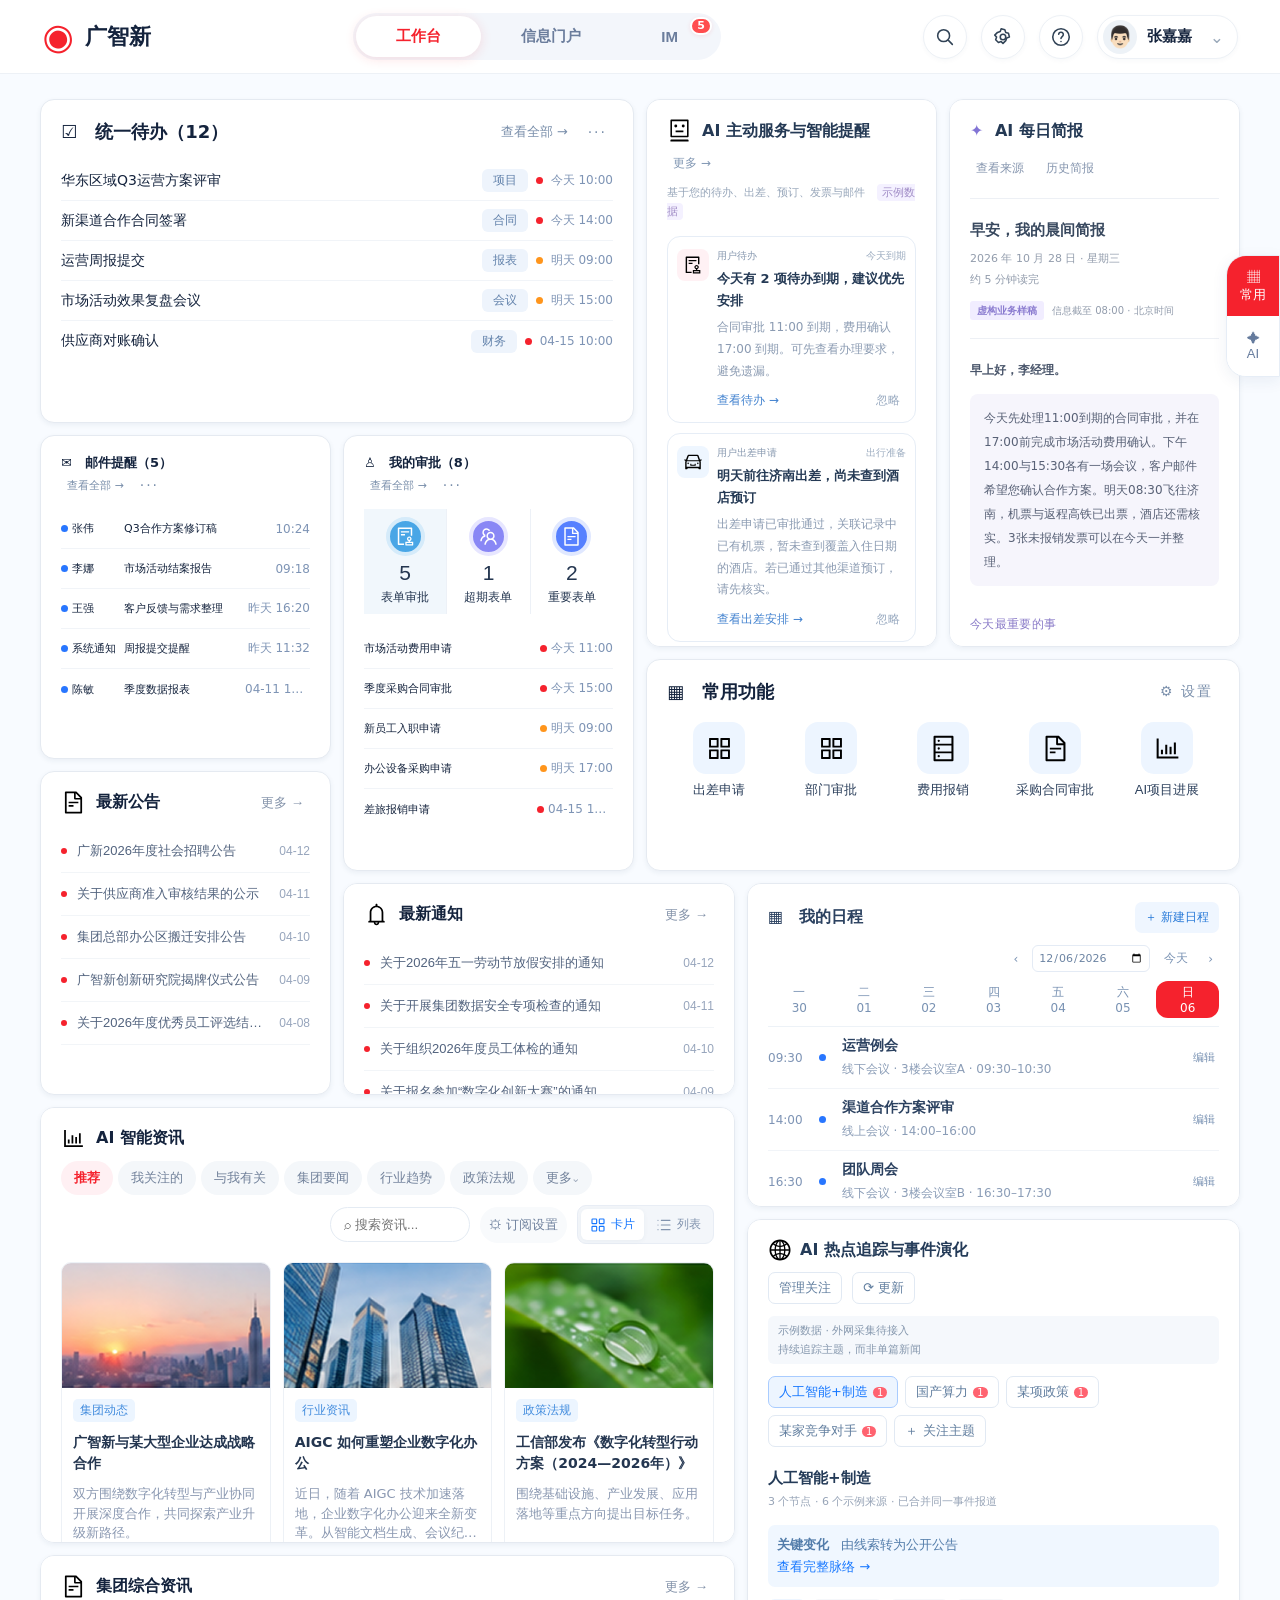
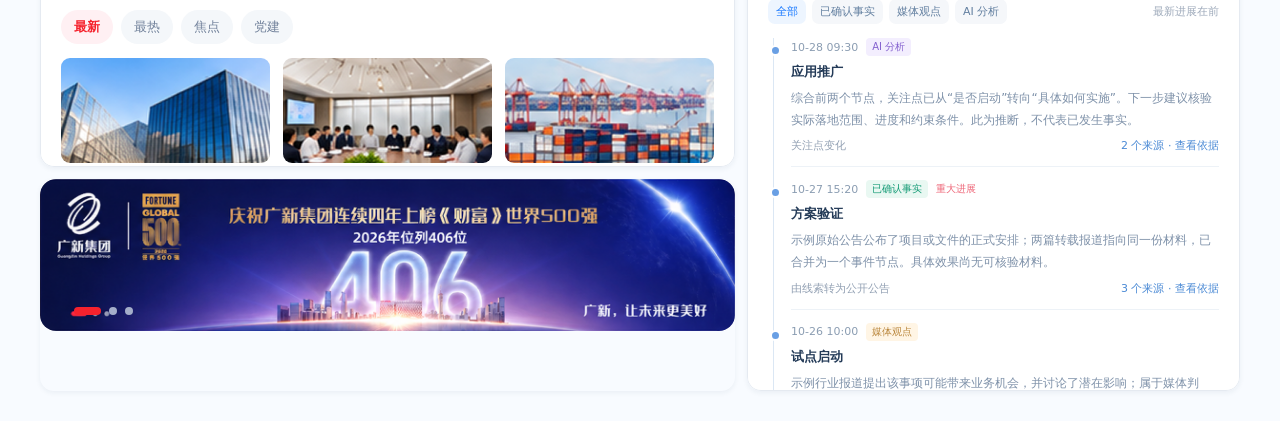
==== guangxin/index.html @ 400f221f "Add member previews to component and menu permissions" ====
<!doctype html>
<html lang="zh-CN"><head><script src="component-manager.js"></script><script src="menu-group-access.js"></script><script src="component-access.js"></script><meta charset="utf-8"><meta name="viewport" content="width=device-width,initial-scale=1"><title>广智新 · AI 工作台</title>
<style>
:root{--red:#f5222d;--ink:#14233d;--muted:#7183a1;--line:#e6edf6;--blue:#2669d9;--bg:#f5f8fc}*{box-sizing:border-box}body{margin:0;font-family:"Microsoft YaHei",system-ui,sans-serif;color:var(--ink);background:linear-gradient(#f8fbff,#f4f8fc);font-size:14px}.top{height:74px;background:#fff;display:flex;align-items:center;padding:0 42px;border-bottom:1px solid #edf1f6;gap:40px}.brand{font-size:22px;font-weight:800;display:flex;align-items:center;gap:12px}.brand em{font-style:normal;color:#f5222d;font-size:36px;line-height:1;transform:rotate(-12deg)}.tabs{margin:auto;display:flex;background:#f3f6fb;border-radius:28px;padding:3px}.tabs button{border:0;background:transparent;color:#6b7d9c;padding:11px 40px;border-radius:24px;font-weight:700;font-size:15px;cursor:pointer}.tabs button.active{color:var(--red);background:white;box-shadow:0 2px 12px #f5222d22}.tools{display:flex;gap:18px;align-items:center;font-size:22px}.avatar{width:34px;height:34px;border-radius:50%;background:#d5dfeb;display:grid;place-items:center;font-size:18px}.layout{display:grid;grid-template-columns:255px minmax(560px,1fr) 275px;gap:12px;padding:12px 20px 0}.panel{background:#fff;border:1px solid var(--line);border-radius:14px;box-shadow:0 2px 10px #293b5c08}.left{padding:15px 10px}.new{width:100%;border:0;border-radius:9px;background:var(--red);color:#fff;font-size:16px;padding:12px;cursor:pointer;box-shadow:0 5px 12px #f5222d22}.history-title{font-weight:700;padding:22px 8px 10px;color:#304463}.history-title span{float:right;color:#7790b5}.group{color:#8ba0bf;font-size:13px;padding:10px 7px}.history{padding:9px 10px;border-radius:10px;cursor:pointer}.history:hover,.history.selected{background:#fff3f3}.history b{display:block;font-size:14px}.history small{display:block;color:#8ca0bc;margin-top:6px}.main{padding:44px 12px 0;min-width:0}.hero{text-align:center;padding:28px 0 55px;background:radial-gradient(ellipse at 50% 20%,#fff 15%,#fff8f8 55%,transparent 72%)}.hero h1{font-size:45px;margin:0 0 12px;letter-spacing:1px}.hero p{font-size:22px;color:#61799e;margin:0}.cards{display:grid;grid-template-columns:repeat(4,1fr);gap:10px}.action{border:1px solid #e6edf6;background:#fff;border-radius:12px;padding:15px;text-align:left;cursor:pointer;min-height:170px;box-shadow:0 4px 15px #27528b08}.action:hover{border-color:#ffb6b6;transform:translateY(-2px)}.ico{width:42px;height:42px;border-radius:10px;background:#fff0f2;color:var(--red);display:grid;place-items:center;font-size:24px;margin-bottom:15px}.action:nth-child(2) .ico{background:#fff0f0}.action:nth-child(3) .ico{background:#fff5e9;color:#ef8b16}.action:nth-child(4) .ico{background:#eaf3ff;color:#1e72db}.action strong{display:block;font-size:16px;margin-bottom:8px}.action span{font-size:12px;color:#8799b5;line-height:1.8}.section-head{display:flex;justify-content:space-between;align-items:center;margin:30px 6px 10px}.section-head h3{margin:0;font-size:17px}.section-head a{color:#7185a6;cursor:pointer}.questions{display:grid;grid-template-columns:repeat(4,1fr);gap:9px}.q{border:1px solid var(--line);background:#fff;border-radius:10px;padding:13px 12px;white-space:nowrap;overflow:hidden;text-overflow:ellipsis;cursor:pointer}.q:hover{color:var(--red);border-color:#ffb5b5}.composer{margin-top:28px;border:1px solid #dce6f3;border-radius:15px;background:#fff;padding:16px;box-shadow:0 4px 18px #385a8a0b}.composer textarea{width:100%;border:0;outline:0;resize:none;font:inherit;height:64px;color:var(--ink)}.composer textarea::placeholder{color:#a4b2c7}.compose-bottom{display:flex;align-items:center;gap:25px;color:#7185a6}.compose-bottom button{border:0;background:transparent;cursor:pointer;color:#7185a6}.compose-bottom .mode{margin-left:auto;border:1px solid var(--line);border-radius:22px;padding:9px 14px}.send{color:var(--red)!important;font-weight:700}.right{padding:18px 12px}.right h3{margin:0 5px 16px;font-size:16px}.preview{height:740px;border:1px solid #e7edf5;border-radius:12px;background:linear-gradient(180deg,#fbfdff,#fff);display:flex;flex-direction:column;align-items:center;justify-content:center;text-align:center;padding:25px}.doc{font-size:62px;margin-bottom:24px}.preview strong{font-size:17px}.preview p{color:#8295b0;line-height:1.8}.float{position:fixed;right:0;top:255px;z-index:20;background:#fff;border:1px solid #e6edf6;border-radius:20px 0 0 20px;box-shadow:0 4px 16px #193b6b12;overflow:hidden}.float button{display:block;width:52px;height:60px;border:0;background:#fff;color:#657b9d;cursor:pointer;font-size:13px;transition:.15s}.float button.active{background:#f5222d;color:#fff}.float button:not(.active):hover{background:#f7f9fc}.float button.active{background:var(--red);color:#fff}.work{display:none;min-height:calc(100vh - 74px);padding:36px 42px;background:#f8fbff;margin-top:25px;border-top:1px solid var(--line)}.work h2{margin:0 0 4px;font-size:26px}.work p{margin:0;color:#7d91ae}.work-grid{display:grid;grid-template-columns:1.4fr 1fr 1fr;gap:12px;margin-top:20px}.work-card{background:#fff;border:1px solid var(--line);border-radius:12px;padding:17px;min-height:130px}.work-card h3{margin:0 0 13px}.list{display:grid;gap:8px;color:#536b90}.list div{padding:7px;border-bottom:1px solid #f0f3f7}.toast{position:fixed;left:50%;bottom:28px;transform:translateX(-50%);background:#14233d;color:#fff;border-radius:24px;padding:11px 18px;display:none}.toast.show{display:block}@media(max-width:1000px){.layout{grid-template-columns:210px 1fr}.right{display:none}.cards,.questions{grid-template-columns:repeat(2,1fr)}.work-grid{grid-template-columns:1fr 1fr}}@media(max-width:680px){.top{padding:0 16px;height:62px}.brand{font-size:18px}.tabs{display:none}.tools{margin-left:auto}.layout{display:block;padding:10px}.left{display:none}.main{padding-top:12px}.hero h1{font-size:34px}.cards,.questions{grid-template-columns:1fr 1fr}.work{padding:24px 15px}.work-grid{grid-template-columns:1fr}.compose-bottom{gap:8px;font-size:12px}}
</style><style>.svg-icon{width:20px;height:20px;vertical-align:middle;object-fit:contain}.icon-red{filter:sepia(1) saturate(8) hue-rotate(315deg)}</style><style>.workspace-nav{display:grid;grid-template-columns:1fr;gap:5px;margin:18px 0 22px;padding-bottom:16px;border-bottom:1px solid #edf1f6}.workspace-nav button{border:0;background:transparent;border-radius:9px;padding:14px 16px;color:#14233d;cursor:pointer;font-size:16px;min-height:52px;display:flex;align-items:center;gap:14px;text-align:left}.workspace-nav button:hover{border-color:#f5222d;color:#f5222d;background:#fff7f7}.workspace-nav button.active{color:#f5222d;background:#fff0f2}.workspace-nav .svg-icon{width:21px;height:21px;flex-shrink:0}</style><style>.input-area{margin-top:24px}.input-tabs{display:flex;gap:12px;flex-wrap:wrap;margin-bottom:14px}.input-tab{display:flex;align-items:center;gap:9px;border:1px solid #e5eaf5;background:#fff;border-radius:12px;padding:10px 17px;font:inherit;color:#17263d;cursor:pointer}.input-tab svg,.input-tools svg{width:22px;height:22px;flex-shrink:0}.input-tab.blue svg{color:#2876ff}.input-tab.orange svg{color:#ff8b19}.input-tab.purple svg{color:#8745ff}.input-tab.green svg{color:#00bc85}.input-tab.cyan svg{color:#00c4ce}.input-tab[aria-selected=true]{background:#f0f5ff;border-color:#90b5ff}.new-composer{margin-top:0;border-radius:13px;padding:24px 22px 14px;box-shadow:0 2px 18px #1937620c}.new-composer textarea{height:112px;font-size:18px;color:#18253c}.input-tools{display:flex;gap:14px;align-items:center}.input-tools button{display:flex;gap:8px;align-items:center;justify-content:center;border:0;background:transparent;padding:8px;color:#14233d;cursor:pointer}.input-tools select{max-width:235px;border:1px solid #e2e4ec;border-radius:28px;background:#edf0ff;color:#2e70ff;padding:11px 15px;font:inherit}.input-tools #webSearch{border:1px solid #e1e4e9;border-radius:25px;color:#63738c;white-space:nowrap}.input-tools #webSearch[aria-pressed=true]{background:#edf3ff;color:#2876ff;border-color:#8ab1ff}.input-spacer{flex:1}.input-divider{height:32px;width:1px;background:#e1e4eb;margin:0 6px}.input-tools #send{border-radius:50%;width:44px;height:44px;background:#2f74ff;color:#fff}.input-notice{text-align:center;color:#ff3030;font-size:13px;margin:12px 0 18px}#attachmentName{font-size:12px;color:#7183a1;margin-top:5px}@media(max-width:700px){.input-tools{gap:4px;flex-wrap:wrap}.input-tools select{max-width:175px}.input-tab{padding:8px 10px}.input-tabs{gap:6px}}</style><style>.work{margin-top:0;border:0;padding:25px 40px 30px}.cw-title{display:flex;align-items:center;justify-content:space-between;margin-bottom:18px}.cw-title h2{font-size:30px;margin-bottom:7px}.cw-title button{background:#fff;border:1px solid #e4eaf2;border-radius:13px;padding:13px 20px;font:inherit;font-weight:700;color:#243650;cursor:pointer}.cw-box{background:#fff;border:1px solid #e5edf6;border-radius:14px;padding:18px 20px;min-width:0}.cw-head{display:flex;align-items:center;gap:16px;margin-bottom:13px}.cw-head h3{margin:0;font-size:18px;flex:1}.cw-head button,.cw-menu{border:0;background:none;color:#7a8fab;cursor:pointer;font:inherit}.cw-menu{font-weight:800;letter-spacing:2px}.cw-more{font-size:13px!important}.cw-alerts{display:grid;grid-template-columns:repeat(4,minmax(0,1fr));gap:12px}.cw-alert{display:flex;align-items:center;gap:12px;text-align:left;padding:16px 12px;border:1px solid #e8eef5;border-radius:13px;background:#fff;cursor:pointer;color:#263b58;min-width:0}.cw-alert b{font-size:14px}.cw-alert small,.cw-event small{display:block;margin-top:6px;color:#8b9db7;font-size:12px}.cw-arrow{margin-left:auto;color:#7c92b4;font-size:25px}.cw-app-icon{display:grid;place-items:center;width:52px;height:52px;border-radius:13px;flex-shrink:0;background:#edf5ff}.cw-app-icon img{width:29px;height:29px}.cw-app-icon.orange{background:#fff4e9}.cw-app-icon.red{background:#fff0f3}.cw-app-icon.purple{background:#f3edff}.cw-app-icon.green{background:#e6faf3}.cw-app-icon.gray{background:#edf2f8}.cw-middle{display:grid;grid-template-columns:1fr 1fr;gap:14px;margin-top:14px}.cw-bottom{display:grid;grid-template-columns:1.25fr 1.22fr .85fr;gap:14px;margin-top:14px}.cw-row{display:flex;align-items:center;gap:12px;min-height:40px;border-bottom:1px solid #f1f4f8;font-size:14px}.cw-row:last-child{border-bottom:0}.cw-row input{width:17px;height:17px;accent-color:#f5222d;cursor:pointer;flex-shrink:0}.cw-row:has(input:checked) .cw-item{text-decoration:line-through;color:#9ba9bd}.cw-item{white-space:nowrap}.cw-tag{padding:3px 11px;border-radius:6px;background:#eef4fc;color:#6282ab;font-size:12px}.cw-dot{width:7px;height:7px;border-radius:50%;background:#f5222d;flex-shrink:0;margin-left:auto}.cw-dot.orange{background:#ff951c}.cw-row time,.cw-event time{color:#7e94b5;font-size:12px;white-space:nowrap}.cw-week{display:flex;justify-content:space-around;border-bottom:1px solid #edf2f7;padding-bottom:8px}.cw-week button{border:0;background:none;border-radius:12px;color:#7187a6;line-height:1.7;width:48px;cursor:pointer}.cw-week button.selected{background:#f5222d;color:#fff}.cw-event{display:flex;gap:16px;align-items:center;border-bottom:1px solid #f1f4f8;padding:8px 0;font-size:14px}.cw-event .cw-dot{margin:0;background:#2876ff}.cw-event .cw-menu{margin-left:auto}.cw-join{margin-left:auto;border:0;border-radius:7px;background:#f2f6fb;padding:8px;color:#5e7699;cursor:pointer}.cw-mail{gap:12px;font-size:12px}.cw-mail .cw-dot{margin-left:0;background:#2876ff}.cw-mail span{min-width:48px}.cw-mail b{font-weight:400;flex:1}.cw-approval-tabs{display:flex;gap:8px;margin-bottom:9px}.cw-approval-tabs button{flex:1;background:#f3f7fb;color:#7a8ca9;border:0;border-radius:14px;padding:7px 3px;cursor:pointer}.cw-approval-tabs button.selected{background:#fff0f3;color:#f5222d}.cw-approval-tabs em{font-style:normal;margin-left:4px}.cw-apps{display:grid;grid-template-columns:repeat(3,1fr);gap:16px 8px}.cw-apps button{background:none;border:0;display:flex;flex-direction:column;align-items:center;gap:7px;color:#2b3f5b;cursor:pointer}.cw-box button:hover{filter:brightness(.97)}.work.editing .cw-box{outline:2px dashed #f5a4ad;cursor:move}@media(max-width:1200px){.cw-alerts{grid-template-columns:repeat(2,1fr)}.cw-bottom{grid-template-columns:1fr 1fr}.cw-bottom>.cw-box:last-child{grid-column:1/-1}.cw-apps{grid-template-columns:repeat(6,1fr)}}@media(max-width:800px){.work{padding:20px 14px}.cw-middle,.cw-bottom{grid-template-columns:1fr}.cw-alerts{grid-template-columns:1fr}.cw-row{gap:7px;font-size:12px}.cw-apps{grid-template-columns:repeat(3,1fr)}.cw-head h3{font-size:16px}}</style><style>.cw-approval-tabs{gap:0;margin:4px 0 15px}.cw-approval-tabs button{display:flex;align-items:center;justify-content:space-around;gap:7px;background:#fff;border-radius:0;border-right:1px solid #edf1f7;padding:9px 5px;color:#243650}.cw-approval-tabs button:last-child{border-right:0}.cw-approval-tabs button.selected{background:#f1f7fc;color:#243650}.cw-approval-tabs em{display:block;font-size:21px;margin:0;line-height:1.2}.cw-approval-tabs small{display:block;font-size:12px;margin-top:4px;white-space:nowrap}.approval-icon{display:grid;place-items:center;width:39px;height:39px;border:4px solid #d5ebfa;border-radius:50%;background:#49a6e6;flex-shrink:0}.approval-icon img{width:21px;height:21px;filter:brightness(0) invert(1)}.cw-approval-tabs button:nth-child(2) .approval-icon{background:#8987f5;border-color:#e7e6ff}.cw-approval-tabs button:nth-child(3) .approval-icon{background:#5680ff;border-color:#e0e8ff}</style><style>#portalView{display:none;padding:18px 30px 25px;background:#f6f9fc}.pt-grid{display:grid;grid-template-columns:minmax(0,2.24fr) minmax(300px,1fr);gap:18px}.pt-left,.pt-right{min-width:0}.pt-panel{background:#fff;border:1px solid #e5ecf4;border-radius:16px;padding:18px;margin-bottom:16px}.pt-banner{position:relative;margin-bottom:16px;border-radius:16px;overflow:hidden}.pt-banner>img{display:block;width:100%;aspect-ratio:4.56;object-fit:cover}.pt-dots{position:absolute;bottom:16px;left:34px;display:flex;gap:8px}.pt-dots button{border:0;background:#a4aec9;border-radius:8px;width:8px;height:8px;padding:0;cursor:pointer}.pt-dots button.active{width:27px;background:#f5222d}.pt-toolbar{display:flex;align-items:center;gap:10px;flex-wrap:wrap;margin-bottom:18px}.pt-toolbar h3,.pt-heading h3{display:flex;align-items:center;gap:10px;margin:0;font-size:18px;white-space:nowrap}.pt-icon{width:25px;height:25px;object-fit:contain}.pt-filters{display:flex;gap:5px;flex-wrap:wrap}.pt-filters button,.pt-group-tabs button{border:0;background:#f4f7fa;border-radius:22px;padding:8px 13px;color:#72829b;cursor:pointer}.pt-filters button.active,.pt-group-tabs button.active{background:#fff0f3;color:#f5222d;font-weight:700}.pt-toolbar input{min-width:100px;width:140px;border:1px solid #e4ebf3;border-radius:24px;padding:9px 13px;outline:none;margin-left:auto}.pt-toolbar>button{border:0;background:#f8fafc;border-radius:20px;padding:9px;color:#70829e;cursor:pointer}.pt-news{display:grid;grid-template-columns:repeat(4,minmax(0,1fr));gap:12px}.pt-card{padding:0;background:white;border:1px solid #edf1f6;border-radius:10px;overflow:hidden;text-align:left;color:#243650;cursor:pointer;display:flex;flex-direction:column}.pt-cover{width:100%;height:125px;object-fit:cover}.pt-card-body{padding:11px;display:flex;flex-direction:column;flex:1}.pt-tag{font-size:12px;background:#ecf5ff;color:#428cde;align-self:flex-start;padding:3px 7px;border-radius:5px}.pt-card h4{font-size:14px;line-height:1.5;margin:10px 0}.pt-card p{color:#8a98b1;font-size:13px;line-height:1.5;display:-webkit-box;-webkit-line-clamp:3;-webkit-box-orient:vertical;overflow:hidden;margin:0 0 12px}.pt-card small{color:#94a1b6;margin-top:auto;font-size:11px}.pt-feedback{display:flex;align-items:center;gap:12px;background:#f7fafc;padding:10px;margin-top:12px;border-radius:9px;color:#8c9bb0;font-size:12px}.pt-feedback button{border:1px solid #e2e9f1;background:white;border-radius:18px;padding:8px 12px;cursor:pointer;color:#586e8d}.pt-feedback button:last-child{margin-left:auto}.pt-heading{display:flex;align-items:center;justify-content:space-between;margin-bottom:15px}.pt-heading>button{border:0;background:none;color:#8392a9;cursor:pointer}.pt-reminder{display:flex;gap:14px;border:1px solid #eaf0f6;border-radius:13px;padding:14px;margin-top:8px}.pt-reminder>.pt-icon{width:42px;height:42px;background:#fff1f3;padding:9px;border-radius:12px}.pt-reminder>div{flex:1;min-width:0}.pt-reminder b{font-size:13px;line-height:1.5}.pt-reminder p{font-size:12px;color:#8b9ab1;margin:6px 0;line-height:1.5}.pt-reminder small{display:block;text-align:right;color:#9ba9bd;font-size:11px}.pt-actions{display:flex;gap:9px;margin-top:9px}.pt-actions button{border:1px solid #e7edf4;border-radius:20px;padding:6px 17px;background:#fff;color:#8a9bb1;cursor:pointer}.pt-actions button:last-child{background:#f5222d;color:white;border-color:#f5222d}.pt-notice{display:flex;align-items:center;gap:10px;width:100%;border:0;border-bottom:1px solid #f2f5f8;background:#fff;padding:12px 0;text-align:left;color:#52637e;cursor:pointer;font-size:13px}.pt-notice i{width:6px;height:6px;background:#f5222d;border-radius:50%;flex-shrink:0}.pt-notice span{overflow:hidden;text-overflow:ellipsis;white-space:nowrap}.pt-notice time{margin-left:auto;white-space:nowrap;color:#97a5bc;font-size:12px}.pt-group-tabs{display:flex;gap:8px;margin:-4px 0 14px}.pt-group-news{display:grid;grid-template-columns:repeat(4,1fr);gap:13px}.pt-group-news button{border:0;background:none;padding:0;text-align:left;cursor:pointer;color:#2e405c;display:flex;flex-direction:column;gap:9px}.pt-group-news img{width:100%;height:105px;object-fit:cover;border-radius:9px}.pt-group-news b{font-size:13px;line-height:1.5}.pt-group-news small{color:#97a5bb;margin-top:auto}#ptDialog{border:1px solid #e5eaf1;border-radius:18px;padding:28px;width:650px;max-width:90vw;color:#263954;box-shadow:0 15px 70px #14233d33}#ptDialog::backdrop{background:#14233d66}#ptDialogBody{line-height:1.9;color:#73849d}#ptClose{float:right;border:0;background:none;font-size:26px;cursor:pointer;color:#7a8ba3}@media(max-width:1100px){.pt-grid{grid-template-columns:minmax(0,1.8fr) minmax(280px,1fr)}.pt-news{grid-template-columns:repeat(2,1fr)}.pt-group-news{grid-template-columns:repeat(2,1fr)}}@media(max-width:760px){#portalView{padding:12px}.pt-grid{grid-template-columns:1fr}.pt-feedback{flex-wrap:wrap}.pt-banner>img{min-height:145px}.pt-toolbar input{margin-left:0}}</style><style>.history-chat-icon{width:20px;height:20px;object-fit:contain;vertical-align:-4px;margin-right:9px;display:inline-block;flex-shrink:0}</style><style>#imView{display:none;padding:0;background:#fff}.im-shell{display:grid;grid-template-columns:285px minmax(0,1fr);height:calc(100vh - 74px);min-height:650px;border:1px solid #e7ebf1}.im-sidebar{border-right:1px solid #e8edf5;overflow:auto}.im-search{display:flex;gap:9px;padding:18px}.im-search input{width:100%;min-width:0;border:0;background:#f1f3f7;border-radius:9px;padding:10px;color:#52627a;outline:0}.im-search button{border:0;border-radius:8px;background:#f1f3f7;color:#8995a8;font-size:25px;cursor:pointer}.im-contact{width:100%;display:flex;gap:10px;padding:13px 18px;border:0;text-align:left;background:#fff;cursor:pointer;color:#28354c;align-items:center}.im-contact.active{background:#f1f3f8}.im-face{width:40px;height:40px;display:grid;place-items:center;border-radius:7px;background:#e8f0fb;font-size:27px;flex-shrink:0;position:relative}.im-face.ai{background:linear-gradient(135deg,#0c36ed,#46bcff)}.im-face em{position:absolute;top:-6px;right:-5px;font-size:10px;background:#ff593f;color:#fff;border-radius:10px;padding:2px 5px;font-style:normal}.im-contact-text{flex:1;min-width:0}.im-contact-top{display:flex;justify-content:space-between;gap:5px}.im-contact b{font-size:13px;font-weight:500}.im-contact time{font-size:11px;color:#929aab}.im-contact small{display:block;color:#9099ab;white-space:nowrap;overflow:hidden;text-overflow:ellipsis;margin-top:7px;font-size:11px}.im-main{display:flex;flex-direction:column;min-width:0;min-height:0;background:#fff}.im-header{display:flex;align-items:center;gap:10px;padding:15px 22px;border-bottom:1px solid #e8edf5;height:70px;flex-shrink:0}.im-header small{display:block;font-size:11px;color:#99a1b0;margin-top:5px}.im-header b{font-size:14px}.im-header>button{margin-left:auto;border:0;background:none;color:#7b8392;font-size:23px;cursor:pointer}.im-feed{flex:1;min-height:0;overflow:auto;padding:28px 36px}.im-ai-message{display:flex;gap:12px;max-width:960px;margin:0 auto}.im-assistant-card{border:1px solid #e0e3e8;border-radius:8px;padding:20px;flex:1;min-width:0;color:#3c3c3e;font-size:13px;line-height:1.8}.im-card-heading{display:flex;align-items:center;gap:10px;font-size:15px}.im-card-heading time{margin-left:auto;color:#8d8d8d;font-size:13px}.im-round{width:29px;height:29px;border-radius:50%;color:white;display:grid;place-items:center}.im-round.blue{background:#66aeff}.im-round.green{background:#32bf91}.im-assistant-card p{margin:7px 0 10px 39px}.im-meeting{margin-left:39px;display:flex;gap:14px;align-items:center;background:linear-gradient(100deg,#faf3e6,#f0edfd,#dff2ff);padding:13px 18px;border-radius:13px;box-shadow:0 3px 7px #1527460a;flex-wrap:wrap}.im-meeting>span:first-child{font-size:27px}.im-meeting strong{font-size:20px}.im-meeting button{margin-left:auto;border:0;background:none;color:#397eff;cursor:pointer}.im-travel{border-top:1px solid #e5e5e5;margin-top:17px;padding-top:19px}.im-trip-grid{display:grid;grid-template-columns:1.1fr 1.08fr .5fr;gap:9px;margin-left:39px}.im-application,.im-ticket,.im-weather{border:1px solid #e9edf6;border-radius:12px;position:relative;padding:12px;overflow:hidden}.im-application{background:linear-gradient(140deg,#fff5f1,#f5f7ff 25%,white 65%)}.im-application em{position:absolute;right:0;top:0;background:#00bd92;color:white;font-size:10px;padding:1px 9px;border-radius:0 0 0 10px;font-style:normal}.im-application dl{display:grid;grid-template-columns:1fr 1.3fr;font-size:11px;line-height:2.3;margin:15px 0 0}.im-application dt{color:#888}.im-application dd{margin:0;text-align:right}.im-ticket{padding-top:35px;box-shadow:0 2px 6px #20345909}.im-recommended{position:absolute;top:0;left:0;background:#ff9010;color:white;font-size:10px;padding:0 5px}.im-route{display:flex;align-items:center;justify-content:space-between;gap:5px}.im-route strong{font-size:19px;font-weight:500}.im-route small{display:block;font-size:10px;color:#888}.im-route b{color:#ff7b00;font-size:17px;white-space:nowrap}.im-route b small{display:inline;color:#ff7b00}.im-duration{text-align:center;font-size:9px;color:#aaa;line-height:1.2}.im-ticket p{margin:16px 0;font-size:10px;color:#9a9fad;white-space:nowrap}.im-ticket p span{color:#29ba8c}.im-ticket button{background:none;border:0;border-top:1px solid #f1f3f6;padding:8px 0 0;font-size:10px;color:#8c94a2;width:100%;cursor:pointer}.im-weather{background:linear-gradient(140deg,#f5f0ff,#e3f4ff,white);display:flex;flex-direction:column;justify-content:center;font-size:18px}.im-weather small{font-size:12px}.im-weather strong{font-size:20px;margin-top:35px;white-space:nowrap}.im-compose-wrap{padding:15px 36px 20px;flex-shrink:0}.im-compose{max-width:908px;margin:0 auto;border:1px solid #dfe5ef;border-radius:8px;padding:12px 18px}.im-toolbar{display:flex;gap:16px}.im-toolbar button,.im-send-row button{border:0;background:none;color:#787d88;font-size:21px;cursor:pointer;padding:0}.im-compose textarea{border:0;outline:0;resize:none;height:68px;width:100%;font:inherit;padding-top:12px;font-size:13px}.im-compose textarea::placeholder{color:#aaa}.im-send-row{display:flex;align-items:center;justify-content:flex-end;gap:17px}.im-send-row #imSendMessage{width:31px;height:31px;background:#2f7bff;color:#fff;border-radius:50%;font-size:20px}.im-send-divider{height:20px;width:1px;background:#e6e8eb}#imFileName{margin-right:auto;font-size:11px;color:#8594aa}.im-outgoing{max-width:908px;margin:15px auto;text-align:right}.im-outgoing span{display:inline-block;max-width:80%;padding:10px 16px;background:#e9f2ff;border-radius:9px;text-align:left;white-space:pre-wrap;overflow-wrap:anywhere}.im-simple{max-width:908px;margin:25px auto;color:#7c8ba0}@media(max-width:1100px){.im-shell{grid-template-columns:235px minmax(0,1fr)}.im-feed{padding:20px}.im-trip-grid{grid-template-columns:1fr 1fr}.im-weather{grid-column:1/-1;flex-direction:row;align-items:center;gap:15px}.im-weather strong{margin:0}.im-assistant-card{padding:14px}.im-trip-grid,.im-meeting{margin-left:0}}@media(max-width:700px){.im-shell{grid-template-columns:155px minmax(0,1fr)}.im-contact{padding:12px 8px}.im-contact .im-face{width:30px;height:30px;font-size:20px}.im-contact time{display:none}.im-search{padding:10px}.im-ai-message>.im-face{display:none}.im-feed{padding:12px}.im-trip-grid{grid-template-columns:1fr}.im-weather{grid-column:auto}.im-assistant-card p{margin-left:0}.im-compose-wrap{padding:10px}.im-contact small{font-size:10px}}</style><style>.im-toolbar{gap:25px;align-items:center}.im-toolbar button{display:grid;place-items:center;width:25px;height:27px;color:#17344d}.im-toolbar svg{width:24px;height:24px}.im-toolbar #imCut,.im-toolbar #imStar{display:none}</style><style>#resourceView{background:white;min-height:calc(100vh - 74px);padding:16px 20px}#resourceBack{border:0;background:#f4f7fb;padding:8px 14px;border-radius:7px;color:#7084a2;cursor:pointer;margin-bottom:10px}.rs-top{display:flex;gap:30px;border-bottom:1px solid #e5e8ef;align-items:center;min-height:65px}.rs-top button{border:0;background:none;padding:20px 10px;color:#172b46;cursor:pointer;font-size:16px}.rs-top button.active{color:#1677ff;border-bottom:2px solid #1677ff}.rs-capacity{margin-left:auto;color:#8d96a6;font-size:13px}.rs-capacity progress{display:block;width:180px;height:5px;margin-top:12px}.rs-tools{display:flex;align-items:center;gap:12px;padding:24px 0}.rs-tools input,.rs-tools select,.drive-search{background:#f2f3f7;border:0;border-radius:9px;padding:11px;color:#62728b;outline:none}.rs-tools button,.rs-action{border:1px solid #e1e7f0;background:white;padding:9px 13px;border-radius:8px;color:#1677ff;cursor:pointer}.rs-cards{display:grid;grid-template-columns:repeat(4,minmax(200px,1fr));gap:18px;max-width:1350px}.rs-card{border:1px solid #e1e5ed;border-radius:10px;padding:20px 24px;background:white;text-align:left;box-shadow:0 2px 6px #152b4d05;cursor:pointer;color:#64738a}.rs-card-head{display:flex;gap:14px;align-items:center;margin-bottom:20px}.rs-book{font-size:42px}.rs-card b{display:block;color:#14283f;font-size:16px;margin-bottom:5px}.rs-card p{margin:8px 0;font-size:13px}.drive-grid{display:grid;grid-template-columns:270px minmax(0,1fr);min-height:550px}.drive-side{border-right:1px solid #e3e8ef;padding:10px 18px 0 0}.drive-side .drive-search{width:80%;margin-bottom:15px}.drive-folder{display:block;border:0;background:white;text-align:left;color:#718097;border-radius:9px;width:100%;padding:12px;cursor:pointer}.drive-folder.active{color:#1677ff;background:#e9efff}.drive-main{padding:12px 0 0 24px;min-width:0}.drive-main h3{margin:0}.drive-table-wrap{overflow:auto}.drive-table{border-collapse:collapse;width:100%;font-size:13px;white-space:nowrap}.drive-table th{background:#f1f3f8;padding:15px 12px;text-align:left}.drive-table td{padding:17px 12px;border-bottom:1px solid #edf0f5}.drive-table td.name{max-width:340px;overflow:hidden;text-overflow:ellipsis;cursor:pointer}.drive-table button{border:0;background:none;color:#1677ff;cursor:pointer;padding:3px 7px}.drive-table button.danger{color:#ff6475}.rs-primary{background:#1677ff!important;color:#fff!important}.rs-empty{padding:40px;color:#93a0b2}#resourceDialog{border:1px solid #e1e7ef;border-radius:12px;max-width:85vw;min-width:300px;padding:24px;color:#273c59}#resourceDialog::backdrop{background:#15294655}@media(max-width:1000px){.rs-cards{grid-template-columns:repeat(2,1fr)}.rs-top{flex-wrap:wrap;gap:10px}.rs-capacity{margin-left:0}.drive-grid{grid-template-columns:180px 1fr}.rs-tools{flex-wrap:wrap}}@media(max-width:600px){.rs-cards{grid-template-columns:1fr}.drive-grid{grid-template-columns:1fr}.drive-side{border:0}.drive-main{padding-left:0}}</style><style>.layout.resource-layout{grid-template-columns:255px minmax(0,1fr)}.layout.resource-layout>.right{display:none}.main.show-resource{padding:0;overflow:hidden}.main.show-resource>:not(#resourceView){display:none!important}.main>#resourceView{min-height:800px;padding:18px;background:#fff}.main #resourceBack{display:none}.main .rs-cards{grid-template-columns:repeat(2,minmax(0,1fr))}.main .rs-top{gap:12px;flex-wrap:wrap}.main .rs-capacity{margin-left:0}.main .drive-grid{grid-template-columns:200px minmax(0,1fr)}@media(max-width:680px){.layout.resource-layout{grid-template-columns:1fr}.main .rs-cards{grid-template-columns:1fr}.main .drive-grid{grid-template-columns:1fr}}</style><style>#ptDialog.subscription-dialog{width:850px;padding:0;max-height:88vh;overflow:hidden}#ptDialog.subscription-dialog #ptClose{position:absolute;right:22px;top:16px;z-index:2}#ptDialog.subscription-dialog>h2{margin:0;padding:25px 30px 18px;border-bottom:1px solid #edf1f6;font-size:23px}#ptDialog.subscription-dialog #ptDialogBody{color:#526780;line-height:1.6}.sub-scroll{max-height:calc(88vh - 160px);overflow:auto;padding:20px 30px}.sub-intro{font-size:13px;color:#8897ad;margin:0 0 20px}.sub-field{margin-bottom:22px}.sub-field h4{color:#253b58;font-size:15px;margin:0 0 9px}.sub-field h4 small{font-size:12px;font-weight:400;color:#91a0b4;margin-left:8px}.sub-chips{display:flex;gap:8px;flex-wrap:wrap}.sub-chip{display:flex;align-items:center;gap:6px;border:1px solid #e2e9f2;border-radius:8px;padding:7px 11px;font-size:13px;cursor:pointer;background:#fff}.sub-chip:has(input:checked){background:#edf4ff;border-color:#8ab5ff;color:#1677ff}.sub-chip input{accent-color:#1677ff}.sub-input,.sub-select{width:100%;border:1px solid #dfe6f0;border-radius:8px;padding:10px;font:inherit;font-size:13px;color:#334c69;background:white}.sub-help{font-size:12px;color:#97a4b6;margin-top:6px}.sub-advanced{border-top:1px solid #e9eef5;padding-top:14px}.sub-advanced summary{cursor:pointer;color:#2775db;font-size:14px;margin-bottom:20px}.sub-two{display:grid;grid-template-columns:1fr 1fr;gap:18px}.sub-toggle{display:flex;align-items:flex-start;gap:10px;font-size:13px;margin-bottom:13px}.sub-toggle input{margin-top:4px;accent-color:#1677ff}.sub-toggle small{display:block;color:#8d9bb0;margin-top:3px}.sub-footer{display:flex;align-items:center;justify-content:flex-end;gap:10px;border-top:1px solid #e9eef5;padding:14px 30px;background:#fff}.sub-footer button{padding:9px 22px;border:1px solid #dfe6f0;border-radius:8px;background:white;color:#5c718e;cursor:pointer}.sub-footer .sub-save{background:#1677ff;color:#fff;border-color:#1677ff}.sub-footer .sub-reset{margin-right:auto;border:0;color:#8192aa}.sub-error{color:#ed4545;font-size:12px;margin-bottom:10px}@media(max-width:600px){.sub-two{grid-template-columns:1fr}.sub-scroll{padding:18px}.sub-footer{padding:12px 18px}}</style><style>.float{display:flex;flex-direction:column}.float[style*="display: block"]{display:flex!important}.float button:first-child{order:2}.float button:last-child{order:1}</style><style>#layoutDesigner[hidden]{display:none}#layoutDesigner{position:fixed;inset:0;z-index:100;background:#f3f6fb;color:#26354f;display:flex;flex-direction:column}.ld-header{height:58px;display:flex;align-items:center;gap:16px;padding:9px 24px;background:white;border-bottom:1px solid #dfe6ef;flex-shrink:0}.ld-header button{border:1px solid #dfe7f2;border-radius:8px;padding:9px 14px;background:white;color:#526982;cursor:pointer}.ld-header strong{font-size:15px}.ld-header>span{font-size:11px;border-radius:18px;background:#edf4ff;color:#246eff;padding:5px 10px}#ldReset{margin-left:auto}#ldSave{background:#1764ff;color:white;border-color:#1764ff}.ld-body{display:flex;flex:1;min-height:0}.ld-library{width:245px;flex-shrink:0;background:#fff;border-right:1px solid #e1e8f2;overflow:auto}.ld-library h3{font-size:15px;padding:20px 16px;margin:0;border-bottom:1px solid #edf1f5}.ld-library small{float:right;color:#8ca0bd;font-size:11px;font-weight:400}#ldLibrary{padding:13px;display:grid;grid-template-columns:1fr 1fr;gap:10px}.ld-source{border:1px solid #e0e8f4;border-radius:12px;background:white;padding:13px 5px;cursor:grab;text-align:center;color:#344b69;min-height:92px}.ld-source img{display:block;width:28px;height:28px;margin:0 auto 12px}.ld-source span{font-size:12px}#ldCanvas{flex:1;overflow:auto;padding:25px;display:grid;grid-template-columns:repeat(2,minmax(0,1fr));gap:20px;align-content:start;background-image:radial-gradient(#c9d9f0 1px,transparent 1px);background-size:20px 20px}.ld-widget{position:relative;border:1px solid #e0e8f4;border-radius:17px;background:white;padding:21px;min-width:0;cursor:grab;min-height:220px}.ld-widget.selected{outline:2px solid #387cff}.ld-widget.selected:before{content:'☷ 正在配置';position:absolute;top:-12px;right:20px;border-radius:14px;padding:4px 10px;background:#1764ff;color:white;font-size:11px}.ld-remove{position:absolute;right:-10px;top:-10px;width:28px;height:28px;border:1px solid #e0e7f2;border-radius:50%;background:white;color:#fa6666;cursor:pointer;z-index:2}.ld-widget>.cw-head{cursor:grab}.ld-widget .cw-box{border:0;padding:0}.ld-widget .cw-alerts{grid-template-columns:1fr 1fr}.ld-widget .cw-apps{grid-template-columns:repeat(3,1fr)}.ld-widget .cw-row{font-size:12px;gap:6px}.ld-widget .cw-tag{padding:3px 6px}.ld-widget h3{font-size:16px}.ld-widget .cw-menu,.ld-widget .cw-more{pointer-events:none}.ld-empty{grid-column:1/-1;border:2px dashed #c7d8f2;border-radius:16px;padding:60px;text-align:center;color:#8a9db6}.ld-system{display:grid;grid-template-columns:repeat(3,1fr);gap:28px;padding:20px 0;text-align:center;font-size:13px}.ld-system img{display:block;width:28px;height:28px;margin:0 auto 10px}.ld-heading-preview{font-size:24px;padding:15px;color:#243650}@media(max-width:850px){.ld-library{width:175px}#ldCanvas{grid-template-columns:1fr;padding:18px}.ld-header{gap:7px;padding:8px}.ld-header>span{display:none}}</style><style>/* Keep designer grid rows sized by their full component contents. */
#ldCanvas{display:grid;grid-auto-rows:max-content;align-items:start;align-content:start;overflow-y:auto;overflow-x:hidden;min-height:0;padding:28px 26px 45px;gap:24px}
#ldCanvas>.ld-widget{height:auto;min-height:0;align-self:start;overflow:visible;display:flow-root;padding:22px;box-sizing:border-box}
#ldCanvas>.ld-widget>.cw-box{display:block!important;height:auto;min-height:0;margin:0;overflow:visible;width:100%;box-sizing:border-box}
#ldCanvas .cw-alerts{grid-template-columns:repeat(2,minmax(0,1fr));gap:10px}
#ldCanvas .cw-alert{min-width:0;height:auto;min-height:88px;padding:12px;align-items:center}
#ldCanvas .cw-alert>span:nth-child(2){min-width:0;flex:1}
#ldCanvas .cw-alert b{white-space:normal;overflow-wrap:anywhere;font-size:13px;line-height:1.5}
#ldCanvas .cw-alert small{white-space:normal;line-height:1.5}
#ldCanvas .cw-row{min-height:42px;height:auto;flex-wrap:nowrap}
#ldCanvas .cw-item{min-width:0;white-space:normal;overflow-wrap:anywhere;flex:0 1 auto}
#ldCanvas .cw-row time{flex-shrink:0}
#ldCanvas .cw-event{min-height:62px;height:auto}
#ldCanvas .cw-event>span{min-width:0}
#ldCanvas .cw-mail b{min-width:0;overflow-wrap:anywhere}
#ldCanvas .cw-apps{padding:8px 0;gap:20px 10px}
#ldCanvas .cw-head{min-height:28px;margin-bottom:15px}
#ldCanvas .cw-approval-tabs button{min-width:0}
#layoutDesigner .ld-body{overflow:hidden}
body:has(#layoutDesigner:not([hidden])){overflow:hidden}
@media(max-width:1100px){#ldCanvas{grid-template-columns:minmax(0,1fr)}#ldCanvas .cw-alerts{grid-template-columns:repeat(2,minmax(0,1fr))}}
</style><style>#ldCanvas .pt-news{grid-template-columns:repeat(2,minmax(0,1fr))}#ldCanvas .pt-group-news{grid-template-columns:repeat(2,minmax(0,1fr))}#ldCanvas .pt-panel{margin:0;border:0;padding:0}#ldCanvas .pt-banner{margin:0}#ldCanvas .pt-toolbar{gap:8px}#ldCanvas .pt-toolbar input{margin-left:0}#ldCanvas .pt-feedback{flex-wrap:wrap}#ldCanvas .pt-heading h3{white-space:normal}#ldLibrary .ld-source span{display:block;line-height:1.5}#ldLibrary .ld-source{min-height:100px}</style><style>.ld-library{width:270px}#ldLibrary{display:flex;flex-direction:column;gap:14px;padding:14px}#ldLibrary .ld-source{display:block;width:100%;padding:0;overflow:hidden;text-align:left;min-height:0;border-radius:10px;background:#fff}#ldLibrary .ld-source-title{font-size:13px;font-weight:600;line-height:1.5;padding:10px 12px;border-bottom:1px solid #edf1f7;color:#2b4262}#ldLibrary .ld-preview-window{height:140px;overflow:hidden;position:relative;background:#f6f8fc;padding:8px;pointer-events:none}#ldLibrary .ld-preview-content{width:760px;transform:scale(.29);transform-origin:top left;pointer-events:none;background:white;border-radius:12px;padding:16px;min-height:420px}#ldLibrary .ld-preview-content *{pointer-events:none!important}#ldLibrary .ld-preview-content img{display:initial;margin:0;width:auto;height:auto}#ldLibrary .ld-preview-content .cw-app-icon img{width:29px;height:29px}#ldLibrary .ld-preview-content .pt-icon{width:25px;height:25px}#ldLibrary .ld-preview-content .pt-cover{display:block;width:100%;height:125px;object-fit:cover}#ldLibrary .ld-preview-content .pt-group-news img{width:100%;height:105px;object-fit:cover}#ldLibrary .ld-preview-content .pt-banner>img{display:block;width:100%;height:auto}#ldLibrary .ld-preview-content .cw-box,#ldLibrary .ld-preview-content .pt-panel{margin:0;border:0;padding:0}#ldLibrary .ld-preview-content .cw-alerts{grid-template-columns:repeat(2,1fr)}#ldLibrary .ld-preview-content .pt-news{grid-template-columns:repeat(4,1fr)}#ldLibrary .ld-preview-content .pt-banner{margin:0}#ldLibrary .ld-source:hover{border-color:#75a5ff;box-shadow:0 3px 12px #1764ff12}@media(max-width:850px){.ld-library{width:235px}#ldLibrary .ld-preview-content{transform:scale(.245)}}</style><style>#ldCanvas>.ld-widget{max-width:100%;position:relative}#ldCanvas>.ld-widget .ld-resize{position:sticky;display:block;bottom:0;left:0;width:20px;height:20px;margin-left:-17px;margin-bottom:-17px;margin-top:4px;cursor:nesw-resize;touch-action:none;z-index:5;background:linear-gradient(45deg,transparent 38%,#3981ff 39%,#3981ff 45%,transparent 46%,transparent 58%,#3981ff 59%,#3981ff 65%,transparent 66%);border-radius:3px}#ldCanvas>.ld-widget.resizing{outline:2px solid #3981ff;user-select:none}#ldCanvas>.ld-widget.resizing *{user-select:none}</style><style>#savedWorkGrid{display:grid;grid-template-columns:repeat(2,minmax(0,1fr));gap:18px;align-items:start}#savedWorkGrid>.cw-box{box-sizing:border-box;max-width:100%;border-radius:14px}#savedWorkGrid .pt-panel{border:0;margin:0;padding:0}#savedWorkGrid .pt-news{grid-template-columns:repeat(2,minmax(0,1fr))}#savedWorkGrid .pt-group-news{grid-template-columns:repeat(2,minmax(0,1fr))}#savedWorkGrid .pt-banner{margin:0}#savedWorkGrid .cw-alerts{grid-template-columns:repeat(4,minmax(0,1fr))}@media(max-width:1100px){#savedWorkGrid .cw-alerts{grid-template-columns:repeat(2,minmax(0,1fr))}}@media(max-width:800px){#savedWorkGrid{grid-template-columns:1fr}#savedWorkGrid>*{grid-column:auto!important}}</style><style>#ldCanvas>.ld-widget .ld-resize{left:auto;right:0;margin-left:auto;margin-right:-17px;cursor:nwse-resize;background:linear-gradient(135deg,transparent 38%,#3981ff 39%,#3981ff 45%,transparent 46%,transparent 58%,#3981ff 59%,#3981ff 65%,transparent 66%)}</style><style>
#ldCanvas .ld-resize{display:none!important}
#ldCanvas,#savedWorkGrid{grid-template-columns:repeat(2,minmax(0,1fr));grid-auto-rows:390px;gap:20px;align-items:stretch}
#ldCanvas>.ld-widget,#savedWorkGrid>.ld-widget{width:100%!important;height:390px!important;min-height:390px;max-height:390px;padding:20px;overflow:auto!important;align-self:stretch;border:1px solid #e0e8f4;border-radius:16px;background:#fff;box-sizing:border-box}
#savedWorkGrid>.ld-widget{cursor:default}
#savedWorkGrid>.ld-widget>.cw-box,#ldCanvas>.ld-widget>.cw-box{display:block!important;width:100%;border:0;padding:0;margin:0;height:auto;min-height:0}
#savedWorkGrid .cw-alerts,#ldCanvas .cw-alerts{grid-template-columns:repeat(2,minmax(0,1fr));gap:10px}
#savedWorkGrid .cw-alert,#ldCanvas .cw-alert{min-width:0;height:auto;min-height:88px;padding:12px;align-items:center}
#savedWorkGrid .cw-alert>span:nth-child(2){min-width:0;flex:1}
#savedWorkGrid .cw-alert b{white-space:normal;overflow-wrap:anywhere;font-size:13px;line-height:1.5}
#savedWorkGrid .cw-alert small{white-space:normal;line-height:1.5}
#savedWorkGrid .cw-row{min-height:42px;height:auto;gap:6px;font-size:12px}
#savedWorkGrid .cw-item{min-width:0;white-space:normal;overflow-wrap:anywhere;flex:0 1 auto}
#savedWorkGrid .cw-tag{padding:3px 6px}
#savedWorkGrid .cw-event{min-height:62px;height:auto}
#savedWorkGrid .cw-apps{grid-template-columns:repeat(3,1fr);padding:8px 0;gap:20px 10px}
#savedWorkGrid .cw-head{min-height:28px;margin-bottom:15px}
#savedWorkGrid h3{font-size:16px}
#savedWorkGrid .pt-feedback{flex-wrap:wrap}
#savedWorkGrid .pt-heading h3{white-space:normal}
@media(max-width:800px){#ldCanvas,#savedWorkGrid{grid-template-columns:minmax(0,1fr)}}
</style><style>
/* Component-specific proportions match the original workbench and portal. */
#ldCanvas,#savedWorkGrid{grid-template-columns:repeat(12,minmax(0,1fr));grid-auto-rows:auto;align-items:start;gap:16px}
#ldCanvas>.ld-widget,#savedWorkGrid>.ld-widget{grid-column:span 6;width:100%!important;height:auto!important;min-height:0!important;max-height:none!important;padding:18px 20px;overflow:visible!important;align-self:start}
#ldCanvas>.ld-widget[data-type="reminders"],#savedWorkGrid>.ld-widget[data-type="reminders"]{grid-column:span 12}
#ldCanvas>.ld-widget[data-type="portalBanner"],#savedWorkGrid>.ld-widget[data-type="portalBanner"],#ldCanvas>.ld-widget[data-type="portalNews"],#savedWorkGrid>.ld-widget[data-type="portalNews"],#ldCanvas>.ld-widget[data-type="portalGroup"],#savedWorkGrid>.ld-widget[data-type="portalGroup"]{grid-column:span 8}
#ldCanvas>.ld-widget[data-type="mail"],#savedWorkGrid>.ld-widget[data-type="mail"],#ldCanvas>.ld-widget[data-type="approval"],#savedWorkGrid>.ld-widget[data-type="approval"],#ldCanvas>.ld-widget[data-type="apps"],#savedWorkGrid>.ld-widget[data-type="apps"],#ldCanvas>.ld-widget[data-type="portalReminders"],#savedWorkGrid>.ld-widget[data-type="portalReminders"],#ldCanvas>.ld-widget[data-type="portalNotices"],#savedWorkGrid>.ld-widget[data-type="portalNotices"],#ldCanvas>.ld-widget[data-type="portalAnnouncements"],#savedWorkGrid>.ld-widget[data-type="portalAnnouncements"]{grid-column:span 4}
#ldCanvas>.ld-widget[data-type="portalBanner"],#savedWorkGrid>.ld-widget[data-type="portalBanner"]{padding:0;border:0;background:transparent}
#ldCanvas .cw-alerts,#savedWorkGrid .cw-alerts{grid-template-columns:repeat(4,minmax(0,1fr));gap:12px}
#ldCanvas .cw-alert,#savedWorkGrid .cw-alert{padding:16px 12px;min-height:0}
#ldCanvas .cw-alert b,#savedWorkGrid .cw-alert b{font-size:14px}
#ldCanvas .cw-row,#savedWorkGrid .cw-row{font-size:14px;gap:12px;min-height:40px}
#ldCanvas .cw-tag,#savedWorkGrid .cw-tag{padding:3px 11px}
#ldCanvas .cw-mail,#savedWorkGrid .cw-mail{font-size:12px}
#ldCanvas .cw-head h3,#savedWorkGrid .cw-head h3{font-size:18px}
#ldCanvas .cw-apps,#savedWorkGrid .cw-apps{grid-template-columns:repeat(3,1fr);gap:16px 8px;padding:0}
#ldCanvas .pt-news,#savedWorkGrid .pt-news,#ldCanvas .pt-group-news,#savedWorkGrid .pt-group-news{grid-template-columns:repeat(4,minmax(0,1fr))}
#ldCanvas .pt-cover,#savedWorkGrid .pt-cover{height:125px}
#ldCanvas .pt-banner,#savedWorkGrid .pt-banner{margin:0}
#ldCanvas .pt-toolbar,#savedWorkGrid .pt-toolbar{gap:10px;flex-wrap:wrap}
@media(max-width:1200px){#ldCanvas>.ld-widget,#savedWorkGrid>.ld-widget{grid-column:span 6!important}#ldCanvas>.ld-widget[data-type="reminders"],#savedWorkGrid>.ld-widget[data-type="reminders"],#ldCanvas>.ld-widget[data-type="portalBanner"],#savedWorkGrid>.ld-widget[data-type="portalBanner"],#ldCanvas>.ld-widget[data-type="portalNews"],#savedWorkGrid>.ld-widget[data-type="portalNews"],#ldCanvas>.ld-widget[data-type="portalGroup"],#savedWorkGrid>.ld-widget[data-type="portalGroup"]{grid-column:span 12!important}#ldCanvas .cw-alerts,#savedWorkGrid .cw-alerts{grid-template-columns:repeat(2,minmax(0,1fr))}}
@media(max-width:800px){#ldCanvas>.ld-widget,#savedWorkGrid>.ld-widget{grid-column:span 12!important}#ldCanvas .pt-news,#savedWorkGrid .pt-news{grid-template-columns:repeat(2,minmax(0,1fr))}}
</style><style>
/* Prevent implicit grid tracks from shrinking below component content. */
#ldCanvas,#savedWorkGrid{grid-auto-rows:max-content!important;grid-template-rows:none!important;align-content:start!important;align-items:start!important}
#ldCanvas>.ld-widget,#savedWorkGrid>.ld-widget{height:max-content!important;min-height:max-content!important;max-height:none!important;display:block!important;contain:none;box-sizing:border-box}
#ldCanvas>.ld-widget>.cw-box,#savedWorkGrid>.ld-widget>.cw-box,#ldCanvas>.ld-widget>.pt-panel,#savedWorkGrid>.ld-widget>.pt-panel{height:auto!important;min-height:0!important;max-height:none!important;display:flow-root!important;overflow:visible!important}
#ldCanvas>.ld-widget>.pt-banner,#savedWorkGrid>.ld-widget>.pt-banner{height:auto!important;display:block!important;position:relative}
#ldCanvas .pt-banner>img,#savedWorkGrid .pt-banner>img{width:100%;height:auto;aspect-ratio:4.56;display:block;object-fit:cover}
#ldCanvas .cw-alerts,#savedWorkGrid .cw-alerts,#ldCanvas .cw-apps,#savedWorkGrid .cw-apps{height:auto!important;min-height:0;grid-auto-rows:max-content}
</style><style>
#layoutDesigner .ld-body{position:relative;display:block}
#layoutDesigner .ld-library{position:absolute;left:0;top:0;bottom:0;width:285px;z-index:12;transform:translateX(-100%);transition:transform .2s ease;box-shadow:8px 0 24px #1b385222;visibility:hidden}
#layoutDesigner.library-open .ld-library{transform:translateX(0);visibility:visible}
#layoutDesigner #ldCanvas{width:100%;height:100%;padding:25px 40px 30px;margin:0;box-sizing:border-box}
#ldLibraryToggle[aria-expanded="true"]{background:#edf4ff;border-color:#9abfff;color:#1764ff}
.ld-library-close{border:0;background:#f1f5fc;border-radius:5px;color:#617795;float:right;margin-left:8px;padding:2px 7px;cursor:pointer}
#layoutDesigner #ldCanvas,#savedWorkGrid{gap:16px}
@media(max-width:800px){#layoutDesigner #ldCanvas{padding:20px 14px}}
</style><style>.ld-device-tabs{position:absolute;left:50%;transform:translateX(-50%);display:flex;padding:3px;background:#edf2fa;border-radius:9px;gap:3px}.ld-header .ld-device-tabs button{border:0;background:none;padding:7px 18px;border-radius:7px;color:#788aa6}.ld-header .ld-device-tabs button.active{background:#fff;color:#1764ff;box-shadow:0 1px 5px #183e6b16}#ldLibrary .ld-source[hidden]{display:none!important}#layoutDesigner.mobile-device #ldCanvas{width:405px;max-width:100%;margin:18px auto;padding:14px!important;height:calc(100% - 36px);border:1px solid #dce4f0;border-radius:22px;background-color:#f6f8fc;box-shadow:0 8px 30px #173b5915}#layoutDesigner.mobile-device #ldCanvas>.ld-widget{grid-column:1 / -1!important;grid-row:auto!important;height:auto!important;max-height:none!important;min-height:0!important;padding:14px!important}#layoutDesigner.mobile-device #ldCanvas .cw-apps{grid-template-columns:repeat(3,1fr)}#layoutDesigner.mobile-device #ldCanvas .cw-head h3{font-size:15px}#layoutDesigner.mobile-device #ldCanvas .cw-row{font-size:12px;gap:6px}#layoutDesigner.mobile-device #ldCanvas .cw-tag{padding:3px 6px}#layoutDesigner.mobile-device #ldCanvas .pt-notice{white-space:normal}#layoutDesigner.mobile-device #ldCanvas .pt-banner img{height:auto!important}@media(max-width:1100px){.ld-device-tabs{position:static;transform:none;margin-left:auto}.ld-header>strong{display:none}}</style><style id="component-fit-width">
:is(#ldCanvas,#savedWorkGrid)>.ld-widget{overflow-x:hidden!important;overflow-y:auto!important;min-width:0!important;container-type:inline-size}
:is(#ldCanvas,#savedWorkGrid)>.ld-widget>:is(.cw-box,.pt-panel){width:100%!important;min-width:0!important;max-width:100%;box-sizing:border-box;overflow:visible!important}
:is(#ldCanvas,#savedWorkGrid) :is(.cw-head,.pt-heading,.cw-row,.cw-event,.pt-toolbar,.pt-feedback){min-width:0;max-width:100%;box-sizing:border-box}
:is(#ldCanvas,#savedWorkGrid) :is(.cw-head,.pt-heading){gap:8px}
:is(#ldCanvas,#savedWorkGrid) :is(.cw-head h3,.pt-heading h3){flex:1;min-width:0;overflow:hidden;text-overflow:ellipsis;white-space:nowrap!important}
:is(#ldCanvas,#savedWorkGrid) :is(.cw-more,.cw-menu,.pt-heading>button){flex-shrink:0;white-space:nowrap}
:is(#ldCanvas,#savedWorkGrid) .cw-item{flex:1 1 0;min-width:0;overflow:hidden;text-overflow:ellipsis;white-space:nowrap!important}
:is(#ldCanvas,#savedWorkGrid) .cw-row{gap:8px;flex-wrap:nowrap}
:is(#ldCanvas,#savedWorkGrid) .cw-row :is(.cw-tag,time,.cw-dot){flex-shrink:0}
:is(#ldCanvas,#savedWorkGrid) .cw-row .cw-dot{margin-left:0}
:is(#ldCanvas,#savedWorkGrid) .cw-tag{max-width:65px;overflow:hidden;text-overflow:ellipsis;white-space:nowrap}
:is(#ldCanvas,#savedWorkGrid) .cw-mail b{flex:1 1 0;min-width:0;white-space:nowrap;overflow:hidden;text-overflow:ellipsis}
:is(#ldCanvas,#savedWorkGrid) .cw-mail span{min-width:0;width:48px;flex-shrink:0;overflow:hidden;text-overflow:ellipsis;white-space:nowrap}
:is(#ldCanvas,#savedWorkGrid) .cw-event>span{flex:1;min-width:0;overflow:hidden}
:is(#ldCanvas,#savedWorkGrid) .cw-event :is(b,small){display:block;overflow:hidden;text-overflow:ellipsis;white-space:nowrap}
:is(#ldCanvas,#savedWorkGrid) .cw-event :is(time,.cw-dot,.cw-join,.cw-menu){flex-shrink:0}
:is(#ldCanvas,#savedWorkGrid) .cw-event .cw-join{margin-left:0;padding:7px}
:is(#ldCanvas,#savedWorkGrid) .cw-week{gap:2px}
:is(#ldCanvas,#savedWorkGrid) .cw-week button{min-width:0;flex:1;width:auto;padding:3px}
:is(#ldCanvas,#savedWorkGrid) .cw-apps{grid-template-columns:repeat(3,minmax(0,1fr))!important}
:is(#ldCanvas,#savedWorkGrid) .cw-apps button{min-width:0;overflow:hidden;font-size:13px}
:is(#ldCanvas,#savedWorkGrid) .cw-approval-tabs{min-width:0;width:100%}
:is(#ldCanvas,#savedWorkGrid) .cw-approval-tabs button{flex:1 1 0;min-width:0;gap:4px;overflow:hidden;padding:8px 3px}
:is(#ldCanvas,#savedWorkGrid) .cw-approval-tabs button>span:last-child{min-width:0}
:is(#ldCanvas,#savedWorkGrid) .cw-approval-tabs small{overflow:hidden;text-overflow:ellipsis;white-space:nowrap}
:is(#ldCanvas,#savedWorkGrid) .cw-alert>span:nth-child(2){flex:1;min-width:0;overflow:hidden}
:is(#ldCanvas,#savedWorkGrid) .cw-alert :is(b,small){display:block;overflow:hidden;text-overflow:ellipsis;white-space:nowrap!important}
:is(#ldCanvas,#savedWorkGrid) .pt-toolbar input{min-width:0;max-width:100%;box-sizing:border-box}
:is(#ldCanvas,#savedWorkGrid) .pt-filters{min-width:0;max-width:100%;flex-wrap:wrap}
:is(#ldCanvas,#savedWorkGrid) .pt-notice span{min-width:0;flex:1;overflow:hidden;text-overflow:ellipsis;white-space:nowrap}
:is(#ldCanvas,#savedWorkGrid) .pt-notice time{flex-shrink:0}
:is(#ldCanvas,#savedWorkGrid) .pt-reminder{min-width:0;padding:12px}
:is(#ldCanvas,#savedWorkGrid) .pt-reminder b{overflow-wrap:anywhere}
@container (max-width:450px){
 :is(#ldCanvas,#savedWorkGrid) .cw-alerts{grid-template-columns:minmax(0,1fr)!important}
 :is(#ldCanvas,#savedWorkGrid) :is(.pt-news,.pt-group-news){grid-template-columns:repeat(2,minmax(0,1fr))!important}
 :is(#ldCanvas,#savedWorkGrid) .cw-head h3{font-size:15px!important}
 :is(#ldCanvas,#savedWorkGrid) .cw-head .cw-more{font-size:11px!important}
 :is(#ldCanvas,#savedWorkGrid) .cw-event{gap:8px;font-size:12px}
 :is(#ldCanvas,#savedWorkGrid) .cw-approval-tabs button{flex-direction:column}
 :is(#ldCanvas,#savedWorkGrid) .cw-row{font-size:12px!important;gap:6px}
 :is(#ldCanvas,#savedWorkGrid) .cw-tag{padding:3px 6px!important}
 :is(#ldCanvas,#savedWorkGrid) .pt-feedback{gap:6px}
}
#layoutDesigner.mobile-device #ldCanvas{overflow-x:hidden!important;overflow-y:auto!important}
</style><style>#ldCanvas>.ld-widget>.ld-remove{right:5px;top:5px;width:20px;height:20px;line-height:16px;font-size:13px}#ldCanvas>.ld-widget>.cw-box>.cw-head{padding-right:10px}#ldCanvas>.ld-widget.selected:before{right:28px}</style><style id="quiet-scrollbars">
html,.ld-widget,#ldCanvas,.ld-library,.sub-scroll,.im-feed,.im-sidebar,.rs-cards,.drive-table-wrap,.main,#resourceView,.preview{scrollbar-width:thin;scrollbar-color:transparent transparent}
html::-webkit-scrollbar,body *::-webkit-scrollbar{width:4px;height:4px}
html::-webkit-scrollbar-track,body *::-webkit-scrollbar-track{background:transparent}
html::-webkit-scrollbar-thumb,body *::-webkit-scrollbar-thumb{background:transparent;border-radius:10px}
html::-webkit-scrollbar-corner,body *::-webkit-scrollbar-corner{background:transparent}
html.is-scrolling,body .is-scrolling{scrollbar-color:#ced8e399 transparent}
html.is-scrolling::-webkit-scrollbar-thumb,body .is-scrolling::-webkit-scrollbar-thumb{background:#ced8e399}
</style><style>.tabs button{position:relative}.tabs button.has-unread::after{content:attr(data-unread);position:absolute;top:1px;right:6px;min-width:18px;height:18px;box-sizing:border-box;padding:0 5px;border-radius:12px;background:#ff4d4f;color:#fff;border:2px solid #fff;font:600 11px/14px system-ui,sans-serif;text-align:center;box-shadow:0 1px 4px #f5222d1a;pointer-events:none}</style><link rel="stylesheet" href="hot-tracking.css"><script src="hot-tracking.js"></script><link rel="stylesheet" href="ai-subscription.css"><script src="ai-subscription.js"></script><link rel="stylesheet" href="news-view.css?v=20261028-hover"><link rel="stylesheet" href="daily-brief.css"><script src="daily-brief.js"></script><link rel="stylesheet" href="proactive-service.css"><script src="proactive-service.js"></script><link rel="stylesheet" href="ai-designer.css"><script src="layout-defaults.js"></script><link rel="stylesheet" href="calendar-service.css"><script src="calendar-service.js"></script><style>.tools #editWork{background:#fff;border:1px solid #e4eaf2;border-radius:10px;padding:10px 16px;font-size:14px;color:#14233d;cursor:pointer;white-space:nowrap}body:has(.work[style*="display: none"]) .tools #editWork{display:none}.tools #editWork:hover{border-color:#f5222d;color:#f5222d}</style><style id="hide-designer-device-switch">#layoutDesigner .ld-device-tabs{display:none!important}</style></head><body>
<header class="top"><div class="brand"><em>◉</em>广智新</div><nav class="tabs"><button class="active">工作台</button><button>信息门户</button><button>IM</button></nav><div class="tools"><button type="button" id="editWork">🖉 编辑布局</button><span title="搜索" aria-label="搜索">⌕</span><span title="使用帮助" aria-label="使用帮助">?</span><div class="avatar">👨🏻</div><span style="font-size:12px">▾</span></div></header>
<section id="portalView"><div class="pt-grid"><div class="pt-left"><div class="pt-banner"><img src="portal-assets/banner.png" alt="庆祝广新集团连续四年上榜财富世界500强，2026年位列406位"><div class="pt-dots"><button class="active" aria-label="横幅1"></button><button aria-label="横幅2"></button><button aria-label="横幅3"></button></div></div><article class="pt-panel"><div class="pt-toolbar"><h3><img class="pt-icon" src="portal-prototype/assets/icons/bar-chart.svg" alt="">AI 智能资讯</h3><nav class="pt-filters"><button class="active">推荐</button><button class="">我关注的</button><button class="">与我有关</button><button class="">集团要闻</button><button class="">行业趋势</button><button class="">政策法规</button><button class="">更多⌄</button></nav><input id="ptSearch" data-component-action="ptSearch" placeholder="⌕ 搜索资讯..."><button id="ptSubscribe" data-component-action="ptSubscribe">⚙ 订阅设置</button><div class="pt-view-switch" role="group" aria-label="资讯展示方式"><button type="button" data-component-action="ptView" data-news-view="cards" aria-pressed="true"><svg viewBox="0 0 24 24" fill="none" stroke="currentColor" stroke-width="1.7" stroke-linecap="round" aria-hidden="true"><rect x="3" y="3" width="7" height="7" rx="1"/><rect x="14" y="3" width="7" height="7" rx="1"/><rect x="3" y="14" width="7" height="7" rx="1"/><rect x="14" y="14" width="7" height="7" rx="1"/></svg>卡片</button><button type="button" data-component-action="ptView" data-news-view="list" aria-pressed="false"><svg viewBox="0 0 24 24" fill="none" stroke="currentColor" stroke-width="1.7" stroke-linecap="round" aria-hidden="true"><path d="M8 5h13M8 12h13M8 19h13M3 5h.01M3 12h.01M3 19h.01"/></svg>列表</button></div></div><div class="pt-news"><article class="pt-card" data-news-id="news-1" data-category="集团动态"><div class="pt-card-open" role="button" tabindex="0" data-pt-detail="广智新与某大型企业达成战略合作" data-description="双方围绕数字化转型与产业协同开展深度合作，共同探索产业升级新路径。"><img class="pt-cover" src="portal-assets/city.png" alt=""><div class="pt-card-body"><span class="pt-tag">集团动态</span><h4>广智新与某大型企业达成战略合作</h4><p>双方围绕数字化转型与产业协同开展深度合作，共同探索产业升级新路径。</p><div class="pt-item-actions" aria-label="这条资讯的反馈"><button type="button" data-component-action="ptLike" aria-pressed="false">♧ 感兴趣</button><button type="button" data-component-action="ptLess" aria-pressed="false">♧ 减少此类内容</button></div><small>新华社　2024-04-12</small></div></div><div class="pt-summary-overlay"><button type="button" data-component-action="ptSummary">✦ AI 摘要</button></div></article><article class="pt-card" data-news-id="news-2" data-category="行业资讯"><div class="pt-card-open" role="button" tabindex="0" data-pt-detail="AIGC 如何重塑企业数字化办公" data-description="近日，随着 AIGC 技术加速落地，企业数字化办公迎来全新变革。从智能文档生成、会议纪要整理到经营分析。"><img class="pt-cover" src="portal-assets/office.png" alt=""><div class="pt-card-body"><span class="pt-tag">行业资讯</span><h4>AIGC 如何重塑企业数字化办公</h4><p>近日，随着 AIGC 技术加速落地，企业数字化办公迎来全新变革。从智能文档生成、会议纪要整理到经营分析。</p><div class="pt-item-actions" aria-label="这条资讯的反馈"><button type="button" data-component-action="ptLike" aria-pressed="false">♧ 感兴趣</button><button type="button" data-component-action="ptLess" aria-pressed="false">♧ 减少此类内容</button></div><small>36氪　2024-04-11</small></div></div><div class="pt-summary-overlay"><button type="button" data-component-action="ptSummary">✦ AI 摘要</button></div></article><article class="pt-card" data-news-id="news-3" data-category="政策法规"><div class="pt-card-open" role="button" tabindex="0" data-pt-detail="工信部发布《数字化转型行动方案（2024—2026年）》" data-description="围绕基础设施、产业发展、应用落地等重点方向提出目标任务。"><img class="pt-cover" src="portal-assets/leaf.png" alt=""><div class="pt-card-body"><span class="pt-tag">政策法规</span><h4>工信部发布《数字化转型行动方案（2024—2026年）》</h4><p>围绕基础设施、产业发展、应用落地等重点方向提出目标任务。</p><div class="pt-item-actions" aria-label="这条资讯的反馈"><button type="button" data-component-action="ptLike" aria-pressed="false">♧ 感兴趣</button><button type="button" data-component-action="ptLess" aria-pressed="false">♧ 减少此类内容</button></div><small>中国政府网　2024-04-10</small></div></div><div class="pt-summary-overlay"><button type="button" data-component-action="ptSummary">✦ AI 摘要</button></div></article><article class="pt-card" data-news-id="news-4" data-category="行业趋势"><div class="pt-card-open" role="button" tabindex="0" data-pt-detail="2024年制造业数字化转型十大趋势" data-description="从智能质检、预测性维护到柔性生产调度，AI 正在加速赋能制造业。"><img class="pt-cover" src="portal-assets/port.png" alt=""><div class="pt-card-body"><span class="pt-tag">行业趋势</span><h4>2024年制造业数字化转型十大趋势</h4><p>从智能质检、预测性维护到柔性生产调度，AI 正在加速赋能制造业。</p><div class="pt-item-actions" aria-label="这条资讯的反馈"><button type="button" data-component-action="ptLike" aria-pressed="false">♧ 感兴趣</button><button type="button" data-component-action="ptLess" aria-pressed="false">♧ 减少此类内容</button></div><small>链睿院　2024-04-09</small></div></div><div class="pt-summary-overlay"><button type="button" data-component-action="ptSummary">✦ AI 摘要</button></div></article></div></article><article class="pt-panel"><div class="pt-heading"><h3><img class="pt-icon" src="portal-prototype/assets/icons/file-text.svg" alt="">集团综合资讯</h3><button data-pt-detail="集团综合资讯">更多 →</button></div><nav class="pt-group-tabs"><button class="active">最新</button><button>最热</button><button>焦点</button><button>党建</button></nav><div class="pt-group-news"><button data-pt-detail="广新召开2026年度战略工作会议"><img src="portal-assets/building.png" alt=""><b>广新召开2026年度战略工作会议</b><small>2024-04-12</small></button><button data-pt-detail="集团领导赴华东区域调研数字化转型工作"><img src="portal-assets/meeting.png" alt=""><b>集团领导赴华东区域调研数字化转型工作</b><small>2024-04-11</small></button><button data-pt-detail="广智新助力产业链数字化升级"><img src="portal-assets/shipping.png" alt=""><b>广智新助力产业链数字化升级</b><small>2024-04-09</small></button><button data-pt-detail="集团举办“数字创新”专题培训"><img src="portal-assets/hall.png" alt=""><b>集团举办“数字创新”专题培训</b><small>2024-04-08</small></button></div></article></div><aside class="pt-right"><article class="pt-panel"><div class="pt-heading"><h3><img class="pt-icon" src="portal-prototype/assets/icons/robot.svg" alt="">AI 主动服务与智能提醒</h3><button data-pt-detail="AI 主动服务与智能提醒">更多 →</button></div><div class="pt-reminder"><img class="pt-icon" src="portal-prototype/assets/icons/calendar.svg" alt=""><div><b>您后天20号周四11:00有一个项目进度汇报会议</b><p>建议提前准备材料，日程冲突请记录，是否需要同步？</p><div class="pt-actions"><button id="ptIgnore" data-component-action="ptIgnore">忽略</button><button id="ptSync" data-component-action="ptSync">同步到日程</button></div><small>1小时前</small></div></div><div class="pt-reminder"><img class="pt-icon" src="portal-prototype/assets/icons/audit.svg" alt=""><div><b>您负责的项目还有3天到期</b><p>请确认验收进度，避免延期。</p><small>2小时前</small></div></div><div class="pt-reminder"><img class="pt-icon" src="portal-prototype/assets/icons/file-text.svg" alt=""><div><b>集团刚发布一项制度，与你负责的业务有关</b><p>《差旅管理办法（2024年修订）》已发布，建议查看。</p><small>3小时前</small></div></div><div class="pt-reminder"><img class="pt-icon" src="portal-prototype/assets/icons/car.svg" alt=""><div><b>您明天到济南出差，济南天气14℃</b><p>多云，建议注意保暖，祝出行顺利。</p><small>4小时前</small></div></div></article><article class="pt-panel"><div class="pt-heading"><h3><img class="pt-icon" src="portal-prototype/assets/icons/bell.svg" alt="">最新通知</h3><button data-pt-detail="最新通知">更多 →</button></div><button class="pt-notice" data-pt-detail="关于2026年五一劳动节放假安排的通知"><i></i><span>关于2026年五一劳动节放假安排的通知</span><time>04-12</time></button><button class="pt-notice" data-pt-detail="关于开展集团数据安全专项检查的通知"><i></i><span>关于开展集团数据安全专项检查的通知</span><time>04-11</time></button><button class="pt-notice" data-pt-detail="关于组织2026年度员工体检的通知"><i></i><span>关于组织2026年度员工体检的通知</span><time>04-10</time></button><button class="pt-notice" data-pt-detail="关于报名参加“数字化创新大赛”的通知"><i></i><span>关于报名参加“数字化创新大赛”的通知</span><time>04-09</time></button><button class="pt-notice" data-pt-detail="关于办公区网络升级维护的通知"><i></i><span>关于办公区网络升级维护的通知</span><time>04-08</time></button></article><article class="pt-panel"><div class="pt-heading"><h3><img class="pt-icon" src="portal-prototype/assets/icons/file-text.svg" alt="">最新公告</h3><button data-pt-detail="最新公告">更多 →</button></div><button class="pt-notice" data-pt-detail="广新2026年度社会招聘公告"><i></i><span>广新2026年度社会招聘公告</span><time>04-12</time></button><button class="pt-notice" data-pt-detail="关于供应商准入审核结果的公示"><i></i><span>关于供应商准入审核结果的公示</span><time>04-11</time></button><button class="pt-notice" data-pt-detail="集团总部办公区搬迁安排公告"><i></i><span>集团总部办公区搬迁安排公告</span><time>04-10</time></button><button class="pt-notice" data-pt-detail="广智新创新研究院揭牌仪式公告"><i></i><span>广智新创新研究院揭牌仪式公告</span><time>04-09</time></button><button class="pt-notice" data-pt-detail="关于2026年度优秀员工评选结果的公示"><i></i><span>关于2026年度优秀员工评选结果的公示</span><time>04-08</time></button></article></aside></div><dialog id="ptDialog"><button id="ptClose" aria-label="关闭">×</button><h2 id="ptDialogTitle"></h2><div id="ptDialogBody"></div></dialog></section><section id="imView"><div class="im-shell"><aside class="im-sidebar"><div class="im-search"><input id="imSearch" placeholder="⌕ 请输入"><button id="imAdd" aria-label="新建会话">＋</button></div><div id="imContacts"></div></aside><main class="im-main"><header class="im-header"><span class="im-face ai">👦🏻</span><div><b id="imTitle">AI数字员工</b><small>智能提示</small></div><button id="imMore">···</button></header><div class="im-feed" id="imFeed"><div class="im-ai-message"><span class="im-face ai">👦🏻</span><article class="im-assistant-card"><section><div class="im-card-heading"><span class="im-round blue">▣</span><b>AI智能会议提醒</b><time>今天</time></div><p>提醒您：今天 15:00 即将召开「子公司季度经营复盘会」，本次重点讨论营收目标、项目风险。建议提前梳理业务情况，想好需要沟通确认的事项。会后我可以帮您整理会议纪要</p><div class="im-meeting"><span>🗓️</span><strong>15:00</strong><b>「子公司季度经营复盘会」</b><span>发起人：李四</span><button id="imJoin">进入会议 ›</button></div></section><section class="im-travel"><div class="im-card-heading"><span class="im-round green">➤</span><b>AI智能出差提醒</b></div><p>您好，看到您即将前往杭州出差啦。当地多云，19~25℃，建议衬衫西裤，备一件薄外套，早晚偏凉。另外提醒您：确认审批、交通酒店预订，业务材料提前准备好，行程结束后保管好票据用于报销。</p><div class="im-trip-grid"><div class="im-application"><b>🟠 出差申请单</b><em>✓ 已提交</em><dl><dt>出差地点：</dt><dd>深圳市-北京市</dd><dt>开始时间：</dt><dd>2025-07-07</dd><dt>结束时间：</dt><dd>2025-07-09</dd><dt>申请人：</dt><dd>李倩倩</dd><dt>申请事由：</dt><dd>与代理商讨论项目方案</dd></dl></div><div class="im-ticket"><span class="im-recommended">智能推荐</span><div class="im-route"><div><strong>06:55</strong><small>深圳北</small></div><div class="im-duration">23时0分<br>────→<br>Z13</div><div><strong>14:10</strong><small>北京西</small></div><b>￥410<small>起</small></b></div><p>▣ 硬座 <span>有票</span>　软卧 <span>2张</span>　硬卧 <span>8张</span></p><button id="imBook">余票充足 · 时间合适　　订票⌄</button></div><div class="im-weather"><div>多云 ☀️</div><small>6/26</small><strong>19~25℃</strong></div></div></section></article></div></div><div class="im-compose-wrap"><div class="im-compose"><div class="im-toolbar"><button id="imEmoji" title="表情"><svg viewBox="0 0 24 24" fill="none" stroke="currentColor" stroke-width="1.4" stroke-linecap="round" stroke-linejoin="round" aria-hidden="true"><circle cx="12" cy="12" r="9.5"/><path d="M7 14a5.3 5.3 0 0 0 10 0Z"/><path d="M8 8h.01M16 8h.01" stroke-width="2.6"/></svg></button><button id="imCut" title="截图提示">✂</button><button id="imImage" title="图片"><svg viewBox="0 0 24 24" fill="none" stroke="currentColor" stroke-width="1.4" stroke-linecap="round" stroke-linejoin="round" aria-hidden="true"><rect x="2.5" y="2.5" width="19" height="19" rx=".7"/><circle cx="8" cy="8" r="2"/><path d="m3 18 6-7 4 4 4-6 4 5"/></svg></button><button id="imFile" title="文件"><svg viewBox="0 0 24 24" fill="none" stroke="currentColor" stroke-width="1.4" stroke-linecap="round" stroke-linejoin="round" aria-hidden="true"><path d="M2.5 6V3h7l3 3h9v15h-19V6Zm0 2h19"/></svg></button><button id="imStar" title="收藏">☆</button><button id="imMic" title="语音"><svg viewBox="0 0 24 24" fill="none" stroke="currentColor" stroke-width="1.4" stroke-linecap="round" stroke-linejoin="round" aria-hidden="true"><circle cx="12" cy="12" r="9.5"/><path d="M8 10a3 3 0 0 1 0 4m4-7a7 7 0 0 1 0 10m4-13a11 11 0 0 1 0 16"/></svg></button><button id="imHistory" title="消息记录"><svg viewBox="0 0 24 24" fill="none" stroke="currentColor" stroke-width="1.4" stroke-linecap="round" stroke-linejoin="round" aria-hidden="true"><circle cx="12" cy="12" r="9.5"/><path d="M12 4v8H6"/></svg></button></div><textarea id="imMessage" placeholder="请输入内容"></textarea><div class="im-send-row"><span id="imFileName"></span><span class="im-send-divider"></span><button id="imSendMessage" title="发送">➤</button></div><input id="imUpload" type="file" hidden></div></div></main></div></section><section id="resourceView" style="display:none"><button id="resourceBack">‹ 返回工作台</button><div id="resourceContent"></div></section><dialog id="resourceDialog"><h3 id="resourceDialogTitle"></h3><div id="resourceDialogBody"></div><button onclick="this.closest('dialog').close()">关闭</button></dialog><div class="layout"><aside class="panel left"><button class="new" id="newChat">＋ 新建会话</button><div class="workspace-nav"><button><img class="svg-icon" alt="" src="portal-prototype/assets/icons/robot.svg"><span>智能体与技能</span></button><button><img class="svg-icon" alt="" src="portal-prototype/assets/icons/read.svg"><span>知识库</span></button><button><img class="svg-icon" alt="" src="portal-prototype/assets/icons/database.svg"><span>云盘</span></button><button><img class="svg-icon" alt="" src="portal-prototype/assets/icons/team.svg"><span>数字员工管理</span></button></div><div class="history-title"><img class="svg-icon" src="portal-prototype/assets/icons/read.svg">　历史对话 <span>⌕</span></div><div class="group">今天</div><div class="history selected"><b><img class="history-chat-icon" src="portal-assets/chat-bubble.svg" alt="">产品方案评审会议纪要整理</b><small>10:24</small></div><div class="history"><b><img class="history-chat-icon" src="portal-assets/chat-bubble.svg" alt="">Q2经营数据分析</b><small>09:18</small></div><div class="history"><b><img class="history-chat-icon" src="portal-assets/chat-bubble.svg" alt="">合作邮件草稿优化</b><small>08:56</small></div><div class="group">昨天</div><div class="history"><b><img class="history-chat-icon" src="portal-assets/chat-bubble.svg" alt="">差旅报销规则咨询</b><small>昨天 14:08</small></div><div class="history"><b><img class="history-chat-icon" src="portal-assets/chat-bubble.svg" alt="">项目周报生成</b><small>昨天 11:32</small></div><div class="history"><b><img class="history-chat-icon" src="portal-assets/chat-bubble.svg" alt="">市场调研数据汇总</b><small>昨天 10:16</small></div><div class="group">更早</div><div class="history"><b><img class="history-chat-icon" src="portal-assets/chat-bubble.svg" alt="">年度预算编制建议</b><small>03-01 18:20</small></div><div class="history"><b><img class="history-chat-icon" src="portal-assets/chat-bubble.svg" alt="">客户拜访纪要整理</b><small>02-28 10:44</small></div><div class="history"><b><img class="history-chat-icon" src="portal-assets/chat-bubble.svg" alt="">合同审查要点梳理</b><small>02-26 09:12</small></div></aside>
<main class="panel main"><section class="hero"><h1>早上好，Alex</h1><p>今天想先处理什么？</p></section><section class="cards"><button class="action" data-fill="请帮我起草出差申请，请引导我补充出差人员、目的地、起止时间、出差事由及费用预算。"><div class="ico"><img class="svg-icon" src="portal-prototype/assets/icons/car.svg" alt=""></div><strong>出差申请</strong><span>填写出差安排与事由<br>快速生成出差申请</span></button><button class="action" data-fill="请帮我起草请假申请，请引导我补充请假类型、起止时间、请假事由及工作交接安排。"><div class="ico"><img class="svg-icon" src="portal-prototype/assets/icons/calendar.svg" alt=""></div><strong>请假申请</strong><span>说明请假类型与时间<br>规范生成请假申请</span></button><button class="action" data-fill="请帮我撰写专项工作阶段性汇报，请引导我补充专项工作名称、汇报周期、目标任务、阶段进展、成果、问题与下一步计划。"><div class="ico"><img class="svg-icon" src="portal-prototype/assets/icons/bar-chart.svg" alt=""></div><strong>专项工作阶段性汇报</strong><span>梳理阶段进展与成果<br>形成专项工作汇报</span></button><button class="action" data-fill="请帮我起草领导开场讲话稿，请引导我补充会议名称、主题、参会对象、讲话人身份、讲话时长和重点要求。"><div class="ico"><img class="svg-icon" src="portal-prototype/assets/icons/file-text.svg" alt=""></div><strong>领导开场讲话稿</strong><span>结合会议主题与场景<br>起草得体的开场讲话</span></button></section><div class="section-head"><h3>💡 常用问题推荐</h3><a id="refresh">⟳ 换一批</a></div><section class="questions"><div class="q">▣ 我还有多少年假？　›</div><div class="q">▤ 我的差旅标准是多少？　›</div><div class="q">ⓘ 如何申请报销？　›</div><div class="q">♟ 本月考勤异常有哪些？　›</div><div class="q">▥ 上个月的费用支出情况？　›</div><div class="q">⬟ 公司的报销流程是什么？　›</div><div class="q">▤ 帮我起草一份合作邮件　›</div><div class="q">▦ 生成本周工作总结　›</div></section><div class="input-area"><div class="input-tabs" role="tablist" aria-label="智能功能"><button type="button" class="input-tab blue" role="tab" aria-selected="false"><svg viewBox="0 0 24 24" fill="none" stroke="currentColor" stroke-width="1.6" stroke-linecap="round" stroke-linejoin="round" aria-hidden="true"><circle cx="12" cy="12" r="9"/><rect x="6" y="8" width="12" height="8" rx="4"/><path d="M9 12h.01M15 12h.01"/></svg>智能问答</button><button type="button" class="input-tab orange" role="tab" aria-selected="false"><svg viewBox="0 0 24 24" fill="none" stroke="currentColor" stroke-width="1.6" stroke-linecap="round" stroke-linejoin="round" aria-hidden="true"><path d="M3 3v17h18M6 14l5-5 4 3 5-7"/></svg>智能查询</button><button type="button" class="input-tab purple" role="tab" aria-selected="false"><svg viewBox="0 0 24 24" fill="none" stroke="currentColor" stroke-width="1.6" stroke-linecap="round" stroke-linejoin="round" aria-hidden="true"><path d="M5 20l2-7L17 3l4 4-10 10-6 3zM14 6l4 4M3 3v4M1 5h4"/></svg>智能写作</button><button type="button" class="input-tab green" role="tab" aria-selected="false"><svg viewBox="0 0 24 24" fill="none" stroke="currentColor" stroke-width="1.6" stroke-linecap="round" stroke-linejoin="round" aria-hidden="true"><path d="M12 3H4v18h12v-5M8 7h7M12 7v9M9 10h9M16 15l4-4 2 2-4 4-3 1z"/></svg>智能摘要</button><button type="button" class="input-tab cyan" role="tab" aria-selected="false"><svg viewBox="0 0 24 24" fill="none" stroke="currentColor" stroke-width="1.6" stroke-linecap="round" stroke-linejoin="round" aria-hidden="true"><rect x="3" y="3" width="6" height="6" rx="1"/><rect x="15" y="3" width="6" height="6" rx="1"/><rect x="3" y="15" width="6" height="6" rx="1"/><rect x="15" y="15" width="6" height="6" rx="1"/></svg>更多 <span>⌄</span></button></div><div class="composer new-composer"><textarea id="prompt" placeholder="请输入你的问题..."></textarea><div class="input-tools"><select id="modelSelect" aria-label="选择模型"><option>qwen3.8-27b-w8a8</option><option>默认模型</option></select><button type="button" id="webSearch" aria-pressed="false"><svg viewBox="0 0 24 24" fill="none" stroke="currentColor" stroke-width="1.6" stroke-linecap="round" stroke-linejoin="round" aria-hidden="true"><circle cx="12" cy="12" r="9"/><ellipse cx="12" cy="12" rx="4" ry="9"/><path d="M3 12h18M5 7h14M5 17h14"/></svg>联网搜索</button><div class="input-spacer"></div><button type="button" id="attach" title="上传附件"><svg viewBox="0 0 24 24" fill="none" stroke="currentColor" stroke-width="1.6" stroke-linecap="round" stroke-linejoin="round" aria-hidden="true"><path d="M8 12l7-7a4 4 0 016 6L10 21a5 5 0 01-7-7L14 3M6 16l10-10"/></svg></button><input type="file" id="attachment" hidden><button type="button" id="voice" title="语音输入"><svg viewBox="0 0 24 24" fill="none" stroke="currentColor" stroke-width="1.6" stroke-linecap="round" stroke-linejoin="round" aria-hidden="true"><rect x="8" y="2" width="8" height="14" rx="4"/><path d="M5 10v3a7 7 0 0014 0v-3M12 20v3M8 23h8"/></svg></button><span class="input-divider"></span><button type="button" id="send" title="发送"><svg viewBox="0 0 24 24" fill="none" stroke="currentColor" stroke-width="1.6" stroke-linecap="round" stroke-linejoin="round" aria-hidden="true"><path d="M3 11L21 3l-6 18-4-7-8-3zM11 14L21 3"/></svg></button></div><div id="attachmentName"></div></div><p class="input-notice">请勿上传、处理涉及国家秘密、工作秘密、敏感信息等涉密敏感内容。</p></div></main>
<aside class="panel right"><h3><img class="svg-icon" src="portal-prototype/assets/icons/file-text.svg">　生成文件预览</h3><div class="preview"><div class="doc">📄</div><strong>这里将展示 AI 生成的文件</strong><p>当你通过对话生成文档、报告或方案时，文件将在此处自动打开预览，支持在线查看、下载和分享。</p></div></aside></div>
<section class="work"><article class="cw-box cw-reminders"><header class="cw-head"><h3>✦　AI 每日简报</h3><button class="cw-more">查看全部 →</button><button class="cw-menu" aria-label="更多操作">···</button></header><div class="cw-alerts"><button class="cw-alert"><span class="cw-app-icon blue"><img src="portal-prototype/assets/icons/file-text.svg" alt=""></span><span><b>合同评审会议即将开始</b><small>今天 10:00 · 华东区Q3运营方案评审</small></span><span class="cw-arrow">›</span></button><button class="cw-alert"><span class="cw-app-icon orange"><img src="portal-prototype/assets/icons/team.svg" alt=""></span><span><b>本周有 2 项审批待处理</b><small>其中 1 项已超时，建议优先处理</small></span><span class="cw-arrow">›</span></button><button class="cw-alert"><span class="cw-app-icon red"><img src="portal-prototype/assets/icons/bell.svg" alt=""></span><span><b>你有 3 封重要邮件</b><small>来自客户、合作方的最新消息</small></span><span class="cw-arrow">›</span></button><button class="cw-alert"><span class="cw-app-icon purple"><img src="portal-prototype/assets/icons/bar-chart.svg" alt=""></span><span><b>基于你的工作，推荐 3 个常用功能</b><small>文档协同、数据分析、项目管理</small></span><span class="cw-arrow">›</span></button></div></article><div class="cw-middle"><article class="cw-box"><header class="cw-head"><h3>☑　统一待办（12）</h3><button class="cw-more">查看全部 →</button><button class="cw-menu" aria-label="更多操作">···</button></header><div class="cw-row"><span class="cw-item">华东区域Q3运营方案评审</span><span class="cw-tag">项目</span><i class="cw-dot "></i><time>今天 10:00</time></div><div class="cw-row"><span class="cw-item">新渠道合作合同签署</span><span class="cw-tag">合同</span><i class="cw-dot "></i><time>今天 14:00</time></div><div class="cw-row"><span class="cw-item">运营周报提交</span><span class="cw-tag">报表</span><i class="cw-dot orange"></i><time>明天 09:00</time></div><div class="cw-row"><span class="cw-item">市场活动效果复盘会议</span><span class="cw-tag">会议</span><i class="cw-dot orange"></i><time>明天 15:00</time></div><div class="cw-row"><span class="cw-item">供应商对账确认</span><span class="cw-tag">财务</span><i class="cw-dot "></i><time>04-15 10:00</time></div></article><article class="cw-box"><header class="cw-head"><h3>▦　我的日程</h3><button class="cw-menu" aria-label="更多操作">···</button></header><div class="cw-week"><button class="">一<br>08</button><button class="">二<br>09</button><button class="">三<br>10</button><button class="">四<br>11</button><button class="selected">五<br>12</button><button class="">六<br>13</button><button class="">日<br>14</button></div><div class="cw-event"><time>09:30</time><i class="cw-dot"></i><span><b>运营例会</b><small>3楼 会议室A · 1小时</small></span><button class="cw-menu">···</button></div><div class="cw-event"><time>14:00</time><i class="cw-dot"></i><span><b>渠道合作方案评审</b><small>线上会议 · 2小时</small></span><button class="cw-join">加入会议</button><button class="cw-menu">···</button></div><div class="cw-event"><time>16:30</time><i class="cw-dot"></i><span><b>团队周会</b><small>3楼 会议室B · 1小时</small></span><button class="cw-menu">···</button></div></article></div><div class="cw-bottom"><article class="cw-box"><header class="cw-head"><h3>✉　邮件提醒（5）</h3><button class="cw-more">查看全部 →</button><button class="cw-menu" aria-label="更多操作">···</button></header><div class="cw-mail cw-row"><i class="cw-dot"></i><span>张伟</span><b>Q3合作方案修订稿</b><time>10:24</time></div><div class="cw-mail cw-row"><i class="cw-dot"></i><span>李娜</span><b>市场活动结案报告</b><time>09:18</time></div><div class="cw-mail cw-row"><i class="cw-dot"></i><span>王强</span><b>客户反馈与需求整理</b><time>昨天 16:20</time></div><div class="cw-mail cw-row"><i class="cw-dot"></i><span>系统通知</span><b>周报提交提醒</b><time>昨天 11:32</time></div><div class="cw-mail cw-row"><i class="cw-dot"></i><span>陈敏</span><b>季度数据报表</b><time>04-11 15:06</time></div></article><article class="cw-box"><header class="cw-head"><h3>♙　我的审批（8）</h3><button class="cw-more">查看全部 →</button><button class="cw-menu" aria-label="更多操作">···</button></header><div class="cw-approval-tabs"><button class="selected"><span class="approval-icon"><img src="portal-prototype/assets/icons/audit.svg" alt=""></span><span><em>5</em><small>表单审批</small></span></button><button class=""><span class="approval-icon"><img src="portal-prototype/assets/icons/team.svg" alt=""></span><span><em>1</em><small>超期表单</small></span></button><button class=""><span class="approval-icon"><img src="portal-prototype/assets/icons/file-text.svg" alt=""></span><span><em>2</em><small>重要表单</small></span></button></div><div id="cwApprovalRows"><div class="cw-row"><span class="cw-item">市场活动费用申请</span><span class="cw-tag">费用</span><i class="cw-dot "></i><time>今天 11:00</time></div><div class="cw-row"><span class="cw-item">季度采购合同审批</span><span class="cw-tag">合同</span><i class="cw-dot "></i><time>今天 15:00</time></div><div class="cw-row"><span class="cw-item">新员工入职申请</span><span class="cw-tag">人事</span><i class="cw-dot orange"></i><time>明天 09:00</time></div><div class="cw-row"><span class="cw-item">办公设备采购申请</span><span class="cw-tag">采购</span><i class="cw-dot orange"></i><time>明天 17:00</time></div><div class="cw-row"><span class="cw-item">差旅报销申请</span><span class="cw-tag">财务</span><i class="cw-dot "></i><time>04-15 10:00</time></div></div></article><article class="cw-box"><header class="cw-head"><h3>▦　常用功能</h3><button class="cw-menu" aria-label="更多操作">···</button></header><div class="cw-apps"><button><span class="cw-app-icon blue"><img src="portal-prototype/assets/icons/file-text.svg" alt=""></span>文档</button><button><span class="cw-app-icon green"><img src="portal-prototype/assets/icons/database.svg" alt=""></span>表格</button><button><span class="cw-app-icon red"><img src="portal-prototype/assets/icons/team.svg" alt=""></span>CRM</button><button><span class="cw-app-icon purple"><img src="portal-prototype/assets/icons/read.svg" alt=""></span>知识库</button><button><span class="cw-app-icon orange"><img src="portal-prototype/assets/icons/bell.svg" alt=""></span>公告通知</button><button><span class="cw-app-icon gray"><img src="portal-prototype/assets/icons/appstore.svg" alt=""></span>更多应用</button></div></article></div></section><div class="float"><button class="active" onclick="showAI()">✦<br>AI</button><button onclick="showCommon()">▦<br>常用</button></div><div class="toast" id="toast"></div>
<script>DailyBrief.mount();ProactiveService.mount();CalendarService.mount();</script><script>const prompt=document.querySelector('#prompt'),toast=document.querySelector('#toast');function show(t){toast.textContent=t;toast.classList.add('show');setTimeout(()=>toast.classList.remove('show'),1800)}document.querySelectorAll('.action').forEach(b=>b.onclick=()=>{prompt.value=b.dataset.fill;prompt.focus()});document.querySelectorAll('.q').forEach(b=>b.onclick=()=>{prompt.value=b.textContent.replace(/[›▣▤ⓘ♟▥⬟▦]/g,'').trim();prompt.focus()});document.querySelector('#send').onclick=()=>{if(!prompt.value.trim())return show('请先输入问题');show('已发送，AI 正在为你处理');const h=document.createElement('div');h.className='history selected';h.innerHTML='<b><img class="history-chat-icon" src="portal-assets/chat-bubble.svg" alt="">'+prompt.value.slice(0,16)+'</b><small>刚刚</small>';document.querySelector('.left').appendChild(h);prompt.value=''};document.querySelector('#newChat').onclick=()=>{prompt.value='';prompt.focus();show('已新建会话')};document.querySelectorAll('.workspace-nav button').forEach(b=>b.onclick=()=>{document.querySelectorAll('.workspace-nav button').forEach(x=>x.classList.remove('active'));b.classList.add('active');show('已打开'+b.textContent.trim())});document.querySelector('#refresh').onclick=()=>show('已换一批推荐问题');document.querySelectorAll('.tabs button').forEach(b=>b.onclick=()=>{document.querySelectorAll('.tabs button').forEach(x=>x.classList.remove('active'));b.classList.add('active');show('已切换到'+b.textContent)});document.querySelectorAll('.float button').forEach(b=>b.onclick=()=>{document.querySelectorAll('.float button').forEach(x=>x.classList.remove('active'));b.classList.add('active');show('已切换'+b.textContent.replace(/\s/g,''))});document.querySelectorAll('.float button')[1].onclick=()=>{document.querySelector('.work').style.display='block';document.querySelectorAll('.float button').forEach(x=>x.classList.remove('active'));document.querySelectorAll('.float button')[1].classList.add('active')};document.querySelectorAll('.float button')[0].onclick=()=>{document.querySelector('.work').style.display='none';document.querySelectorAll('.float button').forEach(x=>x.classList.remove('active'));document.querySelectorAll('.float button')[0].classList.add('active')};document.querySelectorAll('.tabs button').forEach(b=>b.addEventListener('click',()=>{let p=b.textContent.includes('信息门户');document.querySelector('.layout').style.display=p?'none':'grid';document.querySelector('#portalView').style.display=p?'block':'none'}));document.querySelectorAll('.tabs button').forEach(b=>b.addEventListener('click',()=>{let t=b.textContent;document.querySelector('.layout').style.display=t==='工作台'?'grid':'none';document.querySelector('#portalView').style.display=t==='信息门户'?'block':'none';document.querySelector('#imView').style.display=t==='IM'?'block':'none'}));document.querySelectorAll('.tabs button').forEach(b=>b.addEventListener('click',()=>{let t=b.textContent;document.querySelector('.float').style.display=t==='工作台'?'block':'none'}));document.querySelectorAll('.float button')[1].onclick=()=>{document.querySelector('.layout').style.display='none';document.querySelector('.work').style.display='block';document.querySelector('.float button')[1].classList.add('active');document.querySelector('.float button')[1].style.cssText+='background:#f5222d;color:#fff';document.querySelector('.float button')[0].classList.remove('active');document.querySelector('.float button')[0].style.cssText+='background:#fff;color:#657b9d'};document.querySelectorAll('.float button')[0].onclick=()=>{document.querySelector('.layout').style.display='grid';document.querySelector('.work').style.display='none';document.querySelector('.float button')[0].classList.add('active');document.querySelector('.float button')[0].style.cssText+='background:#f5222d;color:#fff';document.querySelector('.float button')[1].classList.remove('active');document.querySelector('.float button')[1].style.cssText+='background:#fff;color:#657b9d'};function showCommon(){document.querySelector('.layout').style.display='none';document.querySelector('.work').style.display='block';document.querySelectorAll('.float button')[0].classList.remove('active');document.querySelectorAll('.float button')[1].classList.add('active')}function showAI(){document.querySelector('.layout').style.display='grid';document.querySelector('.work').style.display='none';document.querySelectorAll('.float button')[1].classList.remove('active');document.querySelectorAll('.float button')[0].classList.add('active')}document.querySelectorAll('.input-tab').forEach(b=>b.onclick=()=>{document.querySelectorAll('.input-tab').forEach(x=>x.setAttribute('aria-selected',String(x===b)));if(b.textContent.includes('摘要'))prompt.placeholder='提炼文档核心观点并分类总结';else if(b.textContent.includes('写作'))prompt.placeholder='描述你想创作的内容...';else prompt.placeholder='请输入你的问题...';prompt.focus()});document.querySelector('#webSearch').onclick=function(){this.setAttribute('aria-pressed',String(this.getAttribute('aria-pressed')!=='true'))};document.querySelector('#attach').onclick=()=>document.querySelector('#attachment').click();document.querySelector('#attachment').onchange=function(){document.querySelector('#attachmentName').textContent=this.files[0]?.name||''};document.querySelector('#voice').onclick=()=>show('请使用系统语音输入填写内容');document.querySelector('#editWork').onclick=function(){let editing=document.querySelector('.work').classList.toggle('editing');this.textContent=editing?'✓ 完成编辑':'🖉 编辑布局';document.querySelectorAll('.cw-box').forEach(x=>x.draggable=editing)};let draggedWork;document.querySelectorAll('.cw-box').forEach(x=>{x.ondragstart=()=>draggedWork=x;x.ondragover=e=>{if(draggedWork&&x.parentElement===draggedWork.parentElement)e.preventDefault()};x.ondrop=e=>{e.preventDefault();if(draggedWork&&x!==draggedWork&&x.parentElement===draggedWork.parentElement)x.before(draggedWork)}});document.querySelectorAll('.cw-week button').forEach(b=>b.onclick=()=>{document.querySelectorAll('.cw-week button').forEach(x=>x.classList.toggle('selected',x===b))});const approvalOriginal=document.querySelector('#cwApprovalRows').innerHTML;document.querySelectorAll('.cw-approval-tabs button').forEach((b,i)=>b.onclick=()=>{document.querySelectorAll('.cw-approval-tabs button').forEach(x=>x.classList.toggle('selected',x===b));document.querySelector('#cwApprovalRows').innerHTML=i===0?approvalOriginal:i===1?'<div class="cw-row"><span class="cw-item">季度采购合同审批</span><span class="cw-tag">已超期</span></div>':'<div class="cw-row"><span class="cw-item">市场活动费用申请</span><span class="cw-tag">重要</span></div><div class="cw-row"><span class="cw-item">季度采购合同审批</span><span class="cw-tag">重要</span></div>'});document.querySelectorAll('.cw-alert,.cw-apps button,.cw-more,.cw-menu,.cw-join').forEach(b=>b.onclick=()=>show(b.textContent.trim()||'更多操作'));const ptDialog=document.querySelector('#ptDialog');function ptOpen(t,body){document.querySelector('#ptDialogTitle').textContent=t;document.querySelector('#ptDialogBody').textContent=body;ptDialog.showModal()}document.querySelector('#ptClose').onclick=()=>ptDialog.close();document.querySelectorAll('[data-pt-detail]').forEach(b=>b.onclick=()=>ptOpen(b.dataset.ptDetail,b.dataset.description||'这里展示该条资讯的详细内容。可联系相关业务部门获取更多信息。'));function ptFilter(){let term=document.querySelector('#ptSearch').value;let cat=document.querySelector('.pt-filters .active').textContent;document.querySelectorAll('.pt-card').forEach(b=>{let matches=cat==='行业趋势'||cat==='政策法规'?b.dataset.category===cat:cat==='集团要闻'?b.dataset.category==='集团动态':true;b.hidden=!(matches&&(b.querySelector('.pt-card-open').dataset.ptDetail+b.querySelector('.pt-card-open').dataset.description+b.querySelector('small').textContent).includes(term));b.style.display=b.hidden?'none':'flex'})}document.querySelector('#ptSearch').oninput=ptFilter;document.querySelectorAll('.pt-filters button').forEach(b=>b.onclick=()=>{document.querySelectorAll('.pt-filters button').forEach(x=>x.classList.toggle('active',x===b));ptFilter()});document.querySelectorAll('.pt-group-tabs button').forEach(b=>b.onclick=()=>{document.querySelectorAll('.pt-group-tabs button').forEach(x=>x.classList.toggle('active',x===b));let list=document.querySelector('.pt-group-news');list.prepend(list.lastElementChild)});document.querySelector('#ptSubscribe').onclick=()=>{ptOpen('资讯订阅设置','');let body=document.querySelector('#ptDialogBody');['集团动态','行业资讯','政策法规','行业趋势'].forEach(t=>{let l=document.createElement('label');l.style.cssText='display:block;padding:8px';let i=document.createElement('input');i.type='checkbox';i.checked=localStorage.getItem('pt-sub-'+t)!=='false';i.onchange=()=>localStorage.setItem('pt-sub-'+t,i.checked);l.append(i,document.createTextNode(' '+t));body.append(l)})};document.querySelectorAll('.pt-dots button').forEach((b,i)=>b.onclick=()=>{document.querySelectorAll('.pt-dots button').forEach(x=>x.classList.toggle('active',x===b));document.querySelector('.pt-banner>img').style.filter=i===0?'none':i===1?'hue-rotate(15deg)':'hue-rotate(-15deg)'});const imPeople=[['周伟','👫','10:00','[链接] “四能”筑牢防线',4],['系统消息','▣','11:26','您有一条代办待处理',1],['姜德强','👩🏻','11:26','[文件]',0],['AI数字员工','👦🏻','昨天','下午1点30分有一个非常紧急需求会议…',0],['刘磊、胡磊、陈丽、胡可','👥','昨天','[@所有人] 下午1点半一个非常紧急需求…',0],['李杰','👨🏻','昨天','下午1点30分有一个非常紧急需求会议…',0]];const imOriginal=document.querySelector('#imFeed').innerHTML;let imCurrent='AI数字员工';const imMessages={};function updateImUnread(){const total=imPeople.reduce((sum,p)=>sum+Math.max(0,Number(p[4])||0),0);const tab=[...document.querySelectorAll('.tabs button')].find(b=>b.textContent.trim()==='IM');if(!tab)return;tab.dataset.unread=total>99?'99+':String(total);tab.classList.toggle('has-unread',total>0);tab.setAttribute('aria-label',total?'IM，'+total+'条未读消息':'IM，无未读消息');tab.title=total?'共 '+total+' 条未读消息':'暂无未读消息'}function renderImPeople(){updateImUnread();const box=document.querySelector('#imContacts');box.replaceChildren();imPeople.filter(p=>p[0].includes(document.querySelector('#imSearch').value)).forEach(p=>{let b=document.createElement('button');b.className='im-contact'+(p[0]===imCurrent?' active':'');b.innerHTML='<span class="im-face '+(p[0]==='AI数字员工'?'ai':'')+'">'+p[1]+(p[4]?'<em>'+p[4]+'</em>':'')+'</span><span class="im-contact-text"><span class="im-contact-top"><b></b><time>'+p[2]+'</time></span><small></small></span>';b.querySelector('b').textContent=p[0];b.querySelector('small').textContent=p[3];b.onclick=()=>{p[4]=0;imCurrent=p[0];document.querySelector('#imTitle').textContent=p[0];document.querySelector('.im-header .im-face').textContent=p[1];document.querySelector('.im-header small').textContent=p[0]==='AI数字员工'?'智能提示':'在线';document.querySelector('#imFeed').innerHTML=p[0]==='AI数字员工'?imOriginal:'<div class="im-simple"></div>';if(p[0]!=='AI数字员工')document.querySelector('.im-simple').textContent=p[3];(imMessages[imCurrent]||[]).forEach(addImMessage);renderImPeople()};box.append(b)})}function addImMessage(text){let d=document.createElement('div');d.className='im-outgoing';let span=document.createElement('span');span.textContent=text;d.append(span);document.querySelector('#imFeed').append(d)}function sendIm(){let input=document.querySelector('#imMessage'),text=input.value.trim();if(!text)return; (imMessages[imCurrent]??=[]).push(text);addImMessage(text);input.value='';document.querySelector('#imFeed').scrollTop=document.querySelector('#imFeed').scrollHeight}renderImPeople();document.querySelector('#imSearch').oninput=renderImPeople;document.querySelector('#imSendMessage').onclick=sendIm;document.querySelector('#imMessage').onkeydown=e=>{if(e.key==='Enter'&&!e.shiftKey&&!e.isComposing){e.preventDefault();sendIm()}};document.querySelector('#imFeed').addEventListener('click',e=>{if(e.target.id==='imJoin')show('已进入会议等候室');if(e.target.id==='imBook')show('已选择推荐车次，请确认行程后订票')});document.querySelector('#imEmoji').onclick=()=>{document.querySelector('#imMessage').value+='😊';document.querySelector('#imMessage').focus()};['imImage','imFile'].forEach(id=>document.querySelector('#'+id).onclick=()=>{document.querySelector('#imUpload').accept=id==='imImage'?'image/*':'';document.querySelector('#imUpload').click()});document.querySelector('#imUpload').onchange=function(){document.querySelector('#imFileName').textContent=this.files[0]?.name||''};document.querySelector('#imAdd').onclick=()=>{document.querySelector('#imSearch').focus();show('搜索联系人开始会话')};document.querySelector('#imMore').onclick=()=>show('当前会话：'+imCurrent);document.querySelector('#imHistory').onclick=()=>{document.querySelector('#imFeed').scrollTop=0};document.querySelector('#imStar').onclick=function(){this.textContent=this.textContent==='☆'?'★':'☆'};document.querySelector('#imCut').onclick=()=>show('可使用系统截图工具，截图后通过图片按钮添加');document.querySelector('#imMic').onclick=()=>show('可使用系统语音输入填写消息');const resource=document.querySelector('#resourceView'),resourceContent=document.querySelector('#resourceContent');function resourceOpen(){document.querySelector('.layout').style.display='none';document.querySelector('.work').style.display='none';document.querySelector('.float').style.display='none';resource.style.display='block'}function resourceInfo(title,text){document.querySelector('#resourceDialogTitle').textContent=title;document.querySelector('#resourceDialogBody').textContent=text;document.querySelector('#resourceDialog').showModal()}document.querySelector('#resourceBack').onclick=()=>{resource.style.display='none';document.querySelector('.layout').style.display='grid';document.querySelector('.float').style.display='block'};document.querySelectorAll('.tabs button').forEach(b=>b.addEventListener('click',()=>resource.style.display='none'));
let kbTab='通用';const kbData=[['财务相关',93,'尚旭辉','2026-01-28 20:58'],['法务相关',324,'系统管理员','2026-07-30 11:40'],['通用',150,'系统管理员','2026-07-08 16:08'],['人力相关',55,'系统管理员','2026-01-29 11:45']];function openKnowledge(){resourceOpen();resourceContent.innerHTML='<div class="rs-top">'+['通用','组织知识库','团队知识库','个人知识库'].map(t=>'<button class="'+(t===kbTab?'active':'')+'" data-kb-tab="'+t+'">'+t+'</button>').join('')+'<div class="rs-capacity"><span style="color:#4b89ff">746.4 MB</span> 可用，共750 MB ⓘ<progress value="746.4" max="750"></progress></div><button id="kbGlobal" style="color:#1677ff">⌕ 全局搜索</button><button id="kbManage" style="color:#1677ff">⚙ 管理知识库</button></div><div class="rs-tools"><input id="kbFrom" type="date" aria-label="开始日期">至<input id="kbTo" type="date" aria-label="结束日期"><input id="kbSearch" placeholder="⌕ 请输入关键词"></div><div class="rs-cards" id="kbCards"></div>';function cards(){let q=document.querySelector('#kbSearch').value,from=document.querySelector('#kbFrom').value,to=document.querySelector('#kbTo').value;let data=kbData.filter(x=>x[0].includes(q)&&(!from||x[3].slice(0,10)>=from)&&(!to||x[3].slice(0,10)<=to));document.querySelector('#kbCards').innerHTML=data.map(x=>'<button class="rs-card" data-kb="'+x[0]+'"><div class="rs-card-head"><span class="rs-book">📚</span><div><b>'+x[0]+'</b>文档数：'+x[1]+'份</div></div><p>♙　'+x[2]+'</p><p>▦　'+x[3]+'</p><p>▤　-</p></button>').join('')||'<p class="rs-empty">暂无匹配知识库</p>';document.querySelectorAll('[data-kb]').forEach(b=>b.onclick=()=>resourceInfo(b.dataset.kb,'制度文件、业务指南与常见问题。当前为知识库原型预览。'))}cards();document.querySelectorAll('[data-kb-tab]').forEach(b=>b.onclick=()=>{kbTab=b.dataset.kbTab;openKnowledge()});['kbSearch','kbFrom','kbTo'].forEach(id=>document.querySelector('#'+id).oninput=cards);document.querySelector('#kbGlobal').onclick=()=>document.querySelector('#kbSearch').focus();document.querySelector('#kbManage').onclick=()=>resourceInfo('管理知识库','可管理知识库分类、文档与成员权限。当前为交互原型。')}
let driveItems=[{id:1,name:'123',type:'folder',size:'-',date:'01-19 18:57',parent:0},{id:2,name:'Screenshot_2026-05-26-17-01-06-84_4c36598.png',type:'image',size:'413.75 KB',date:'05-26 17:01',parent:0},{id:3,name:'关于印发《广东省广新控股集团有限公司筹融资管理办法》.pdf',type:'pdf',size:'1.38 MB',date:'01-08 09:23',parent:0}];let driveParent=0;function openDrive(){resourceOpen();resourceContent.innerHTML='<div class="drive-grid"><aside class="drive-side"><input class="drive-search" id="folderSearch" placeholder="请输入文件夹名称"><button class="rs-action" id="driveNew">＋</button><div id="driveTree"></div></aside><main class="drive-main"><h3 id="drivePath">根目录</h3><div class="rs-tools"><input id="driveSearch" placeholder="搜索　⌕"><b>文件类型：</b><select id="driveType"><option value="">请选择</option><option value="folder">文件夹</option><option value="image">图片</option><option value="pdf">PDF</option><option value="file">其他文件</option></select><button id="driveRefresh">⟳</button><button id="driveBatch" style="margin-left:auto">批量删除</button><button id="driveUpload" class="rs-primary">☁ 上传文件</button><input type="file" id="driveFile" hidden multiple></div><div class="drive-table-wrap"><table class="drive-table"><thead><tr><th><input type="checkbox" id="driveAll" aria-label="全选"></th><th>名称</th><th>文件大小</th><th>创建时间</th><th>操作</th></tr></thead><tbody id="driveRows"></tbody></table></div></main></div>';renderDrive();document.querySelector('#driveSearch').oninput=renderDrive;document.querySelector('#driveType').onchange=renderDrive;document.querySelector('#folderSearch').oninput=renderDrive;document.querySelector('#driveRefresh').onclick=()=>{document.querySelector('#driveSearch').value='';document.querySelector('#driveType').value='';renderDrive()};document.querySelector('#driveNew').onclick=()=>{let name=window.prompt('请输入文件夹名称');if(name?.trim()){driveItems.push({id:Date.now(),name:name.trim(),type:'folder',size:'-',date:'10-26 14:00',parent:driveParent});renderDrive()}};document.querySelector('#driveUpload').onclick=()=>document.querySelector('#driveFile').click();document.querySelector('#driveFile').onchange=function(){for(let f of this.files)driveItems.push({id:Date.now()+Math.random(),name:f.name,type:f.type.startsWith('image/')?'image':f.type==='application/pdf'?'pdf':'file',size:(f.size/1024).toFixed(2)+' KB',date:'10-26 14:00',parent:driveParent,file:f});renderDrive()};document.querySelector('#driveAll').onchange=function(){document.querySelectorAll('[data-drive-check]').forEach(x=>x.checked=this.checked)};document.querySelector('#driveBatch').onclick=()=>{let ids=[...document.querySelectorAll('[data-drive-check]:checked')].map(x=>Number(x.dataset.driveCheck));driveItems=driveItems.filter(x=>!ids.includes(x.id));renderDrive()}}
function renderDrive(){let q=document.querySelector('#driveSearch').value,type=document.querySelector('#driveType').value;document.querySelector('#drivePath').textContent=driveParent?(driveItems.find(x=>x.id===driveParent)?.name||'根目录'):'根目录';let tree=document.querySelector('#driveTree');tree.replaceChildren();function folder(name,id){let b=document.createElement('button');b.className='drive-folder'+(driveParent===id?' active':'');b.textContent='📂 '+name;b.onclick=()=>{driveParent=id;renderDrive()};tree.append(b)}folder('根目录',0);driveItems.filter(x=>x.type==='folder'&&x.name.includes(document.querySelector('#folderSearch').value)).forEach(x=>folder('　'+x.name,x.id));let body=document.querySelector('#driveRows');body.replaceChildren();driveItems.filter(x=>x.parent===driveParent&&x.name.includes(q)&&(!type||x.type===type)).forEach(x=>{let tr=document.createElement('tr');let td=document.createElement('td'),check=document.createElement('input');check.type='checkbox';check.dataset.driveCheck=x.id;td.append(check);tr.append(td);td=document.createElement('td');td.className='name';td.textContent=(x.type==='folder'?'📂 ':x.type==='pdf'?'📕 ':'▧ ')+x.name;td.onclick=()=>{if(x.type==='folder'){driveParent=x.id;renderDrive()}else resourceInfo(x.name,'文件大小：'+x.size+'，创建时间：'+x.date)};tr.append(td);[x.size,x.date].forEach(v=>{let t=document.createElement('td');t.textContent=v;tr.append(t)});let ops=document.createElement('td');['移动','重命名','导出',...(x.type==='folder'?[]:['发送']),'删除',...(x.type==='folder'?[]:['预览'])].forEach(action=>{let b=document.createElement('button');b.textContent=action;if(action==='删除')b.className='danger';b.onclick=()=>{if(action==='删除'){driveItems=driveItems.filter(v=>v.id!==x.id);renderDrive()}else if(action==='重命名'){let n=window.prompt('重命名',x.name);if(n?.trim()){x.name=n.trim();renderDrive()}}else if(action==='移动'){let n=window.prompt('输入目标文件夹名称，输入根目录返回根目录','根目录');let target=n==='根目录'?0:driveItems.find(v=>v.type==='folder'&&v.name===n&&v.id!==x.id)?.id;if(target!==undefined){x.parent=target;renderDrive()}else if(n)show('未找到目标文件夹')}else if(action==='导出'&&x.file){let a=document.createElement('a');a.href=URL.createObjectURL(x.file);a.download=x.name;a.click();setTimeout(()=>URL.revokeObjectURL(a.href),1000)}else resourceInfo(x.name,action==='发送'?'请选择 IM 联系人进行分享（原型演示）。':action==='导出'?'示例文件未附带原始文档，上传本地文件后可以导出。':'文件大小：'+x.size+'，创建时间：'+x.date)};ops.append(b)});tr.append(ops);body.append(tr)})}
document.querySelectorAll('.workspace-nav button').forEach(b=>{let t=b.textContent.trim();if(t==='知识库')b.onclick=openKnowledge;if(t==='云盘')b.onclick=openDrive});const resourceHost=document.querySelector('.layout > .main');resourceHost.append(document.querySelector('#resourceView'));function restoreWorkspace(){resourceHost.classList.remove('show-resource');document.querySelector('.layout').classList.remove('resource-layout');resource.style.display='none';document.querySelectorAll('.workspace-nav button').forEach(b=>b.classList.remove('active'))}resourceOpen=function(){document.querySelector('.layout').style.display='';document.querySelector('.layout').classList.add('resource-layout');document.querySelector('.work').style.display='none';document.querySelector('.float').style.display='block';resourceHost.classList.add('show-resource');resource.style.display='block'};document.querySelector('#resourceBack').onclick=restoreWorkspace;document.querySelector('#newChat').addEventListener('click',restoreWorkspace);document.querySelectorAll('.workspace-nav button').forEach(b=>b.addEventListener('click',()=>{document.querySelectorAll('.workspace-nav button').forEach(x=>x.classList.toggle('active',x===b))}));document.querySelectorAll('.float button')[0].onclick=()=>{restoreWorkspace();document.querySelector('.layout').style.display='';document.querySelector('.work').style.display='none';document.querySelectorAll('.float button').forEach((b,i)=>{b.classList.toggle('active',i===0);b.style.removeProperty('background');b.style.removeProperty('color')})};document.querySelectorAll('.tabs button').forEach(b=>b.addEventListener('click',()=>{if(b.textContent==='工作台')restoreWorkspace()}));const subscriptionDefaults={industries:['人工智能','制造业'],topics:['企业数字化','产业协同'],keywords:'广新集团，AIGC',regions:['全国','广东'],types:['行业新闻','政策解读','企业动态'],sources:['官方媒体','行业媒体','政府网站'],blockedKeywords:'',blockedSources:'',role:'',personalize:true,frequency:'每日更新',notification:'仅页面展示',major:false};function subscriptionLoad(){try{return {...subscriptionDefaults,...JSON.parse(localStorage.getItem('news-subscription-v2')||'{}')}}catch{return {...subscriptionDefaults}}}function openSubscriptions(){const d=subscriptionLoad();ptDialog.classList.add('subscription-dialog');document.querySelector('#ptDialogTitle').textContent='资讯订阅设置';const body=document.querySelector('#ptDialogBody');function chips(key,values){return '<div class="sub-chips">'+values.map((v,i)=>'<label class="sub-chip"><input type="checkbox" name="'+key+'" value="'+v+'" '+(d[key].includes(v)?'checked':'')+'>'+v+'</label>').join('')+'</div>'}function field(title,content,note=''){return '<section class="sub-field"><h4>'+title+'</h4>'+content+(note?'<div class="sub-help">'+note+'</div>':'')+'</section>'}function input(key,placeholder){return '<input class="sub-input" id="sub-'+key+'" placeholder="'+placeholder+'">'}function select(key,values){return '<select class="sub-select" id="sub-'+key+'">'+values.map(v=>'<option>'+v+'</option>').join('')+'</select>'}body.innerHTML='<form id="subscriptionForm"><div class="sub-scroll"><p class="sub-intro">选择关注的行业和主题，为你推荐更相关的外网资讯。更多偏好可在高级设置中调整。</p><div class="sub-error" id="subError" role="alert"></div>'+field('关注行业 <small>必选 · 可多选</small>',chips('industries',['人工智能','制造业','新材料','国际贸易','金融投资','新能源','现代服务业','其他']))+field('关注主题 <small>必选 · 可多选</small>',chips('topics',['企业数字化','供应链','产业投资','绿色低碳','产业协同','科技创新','市场动态','风险管理']))+field('关键词订阅',input('keywords','输入关键词、企业或产品名称，以逗号分隔'),'例如：广新集团、AIGC、产业链协同。用于匹配资讯标题和正文。')+'<details class="sub-advanced"><summary>高级设置：来源、屏蔽与提醒</summary>'+field('关注地区',chips('regions',['全国','广东','长三角','京津冀','东南亚','欧洲','北美','全球']))+field('内容类型',chips('types',['行业新闻','政策解读','研究报告','企业动态','深度分析']))+field('来源偏好',chips('sources',['官方媒体','行业媒体','政府网站','研究机构','企业官网']),'具体新闻渠道由管理员维护；资讯卡片保留来源和原文入口。')+field('与我有关',input('role','填写岗位或业务领域，例如：供应链管理、新材料投资'),'仅使用你主动填写的信息匹配“与我有关”的资讯。')+'<div class="sub-two">'+field('屏蔽关键词',input('blockedKeywords','例如：娱乐，以逗号分隔'))+field('屏蔽来源',input('blockedSources','输入媒体名称或域名，以逗号分隔'))+'</div><label class="sub-toggle"><input type="checkbox" id="sub-personalize"><span>允许根据阅读行为优化推荐<small>结合阅读、收藏和“感兴趣”反馈调整推荐，关闭后仅按主动订阅匹配。</small></span></label><div class="sub-two">'+field('更新频率',select('frequency',['实时更新','每日更新','每周摘要']))+field('提醒方式',select('notification',['仅页面展示','站内消息','IM 数字员工提醒']))+'</div><label class="sub-toggle"><input type="checkbox" id="sub-major"><span>重大资讯单独提醒<small>仅提醒与订阅范围相关的重大新闻和政策变化。</small></span></label></details></div><div class="sub-footer"><button type="button" class="sub-reset" id="subReset">恢复默认</button><button type="button" id="subCancel">取消</button><button type="submit" class="sub-save">保存订阅</button></div></form>';['keywords','role','blockedKeywords','blockedSources','frequency','notification'].forEach(k=>document.querySelector('#sub-'+k).value=d[k]);['personalize','major'].forEach(k=>document.querySelector('#sub-'+k).checked=d[k]);document.querySelector('#subCancel').onclick=()=>ptDialog.close();document.querySelector('#subReset').onclick=()=>{document.querySelectorAll('#subscriptionForm input[type=checkbox][name]').forEach(i=>i.checked=subscriptionDefaults[i.name].includes(i.value));['keywords','role','blockedKeywords','blockedSources','frequency','notification'].forEach(k=>document.querySelector('#sub-'+k).value=subscriptionDefaults[k]);['personalize','major'].forEach(k=>document.querySelector('#sub-'+k).checked=subscriptionDefaults[k])};document.querySelector('#subscriptionForm').onsubmit=e=>{e.preventDefault();const next={};['industries','topics','regions','types','sources'].forEach(k=>next[k]=[...document.querySelectorAll('#subscriptionForm input[name='+k+']:checked')].map(i=>i.value));if(!next.industries.length||!next.topics.length){document.querySelector('#subError').textContent='请至少选择一个关注行业和一个关注主题。';document.querySelector('.sub-scroll').scrollTop=0;return}['keywords','role','blockedKeywords','blockedSources','frequency','notification'].forEach(k=>next[k]=document.querySelector('#sub-'+k).value.trim());['personalize','major'].forEach(k=>next[k]=document.querySelector('#sub-'+k).checked);Object.assign(next,window.readAiSubscriptionMetadata?.()||{});localStorage.setItem('news-subscription-v2',JSON.stringify(next));ptDialog.close();show('订阅偏好已保存到本机')};window.setupAiSubscriptions?.(d);if(!ptDialog.open)ptDialog.showModal()}ptDialog.addEventListener('close',()=>ptDialog.classList.remove('subscription-dialog'));document.querySelector('#ptSubscribe').onclick=openSubscriptions;</script><section id="layoutDesigner" hidden><header class="ld-header"><button id="ldBack">‹ 返回门户</button><button id="ldLibraryToggle" aria-expanded="false">☰ 组件库</button><strong>企业门户自定义设计器</strong><nav class="ld-device-tabs" aria-label="设计终端"><button class="active" data-device="web">▣ 网页端</button><button data-device="mobile">▯ 移动端</button></nav><span>● 自由拖拉拽画布</span><button id="ldAiDesign">✦ AI 设计</button><button id="ldReset">⟲ 重置布局</button><button id="ldSave">▣ 保存并生效</button></header><div class="ld-body"><aside class="ld-library"><h3>组件库 <small>共 13 个可用</small></h3><div id="ldLibrary"></div></aside><main id="ldCanvas"></main></div></section><script>(()=>{const definitions=[['reminders','AI每日简报','robot'],['todo','统一待办','audit'],['schedule','我的日程','calendar'],['mail','邮件提醒','bell'],['approval','我的审批','audit'],['apps','常用功能','appstore'],['portalBanner','门户轮播横幅','home'],['portalNews','AI智能资讯','bar-chart'],['portalGroup','集团综合资讯','file-text'],['portalReminders','门户智能提醒','robot'],['portalNotices','最新通知','bell'],['portalAnnouncements','最新公告','file-text'],['hotTracking','AI热点追踪与事件演化','global']];definitions.push(...ComponentRegistry.custom().map(c=>[c.id,c.name,'appstore']));const originals={apps:document.querySelector('.cw-bottom>.cw-box:last-child').outerHTML,todo:document.querySelector('.cw-middle>.cw-box:first-child').outerHTML,mail:document.querySelector('.cw-bottom>.cw-box:first-child').outerHTML,schedule:document.querySelector('.cw-middle>.cw-box:last-child').outerHTML,reminders:document.querySelector('.cw-reminders').outerHTML,approval:document.querySelector('.cw-bottom>.cw-box:nth-child(2)').outerHTML};Object.assign(originals,{portalBanner:document.querySelector('.pt-banner').outerHTML,portalNews:document.querySelector('.pt-left>.pt-panel').outerHTML,portalGroup:document.querySelector('.pt-left>.pt-panel:last-child').outerHTML,portalReminders:document.querySelector('.pt-right>.pt-panel').outerHTML,portalNotices:document.querySelectorAll('.pt-right>.pt-panel')[1].outerHTML,portalAnnouncements:document.querySelectorAll('.pt-right>.pt-panel')[2].outerHTML});let defaultLayout=(ComponentAccess.initial('work')?.components||PortalDefaults.components).slice();let draft=[],dragIndex=null,dragType=null;let widgetSizes={};try{widgetSizes=JSON.parse(localStorage.getItem('work-widget-sizes-v1')||'{}')}catch{};const designer=document.querySelector('#layoutDesigner'),canvas=document.querySelector('#ldCanvas');function load(){if(ComponentAccess.initial('work')&&!ComponentAccess.hasPersonalWork())return ComponentAccess.initial('work').components.slice();try{let v=JSON.parse(localStorage.getItem('work-layout-v1'));return Array.isArray(v)?[...new Set(v.filter(t=>definitions.some(d=>d[0]===t)))]:defaultLayout.slice()}catch{return defaultLayout.slice()}}function content(type){if(type.startsWith('custom_'))return ComponentRegistry.render(type);if(type==='schedule')return CalendarService.markup();if(type==='portalReminders')return ProactiveService.markup();if(type==='reminders')return DailyBrief.markup();if(type==='hotTracking')return HotTracking.markup();if(originals[type])return originals[type];let def=definitions.find(x=>x[0]===type);if(type==='systems')return '<h3>系统导航</h3><div class="ld-system">'+['OA','财务系统','资管平台','科创系统','法务系统','投资管理'].map(t=>'<div><img src="portal-prototype/assets/icons/database.svg" alt="">'+t+'</div>').join('')+'</div>';if(type==='heading')return '<div class="ld-heading-preview" contenteditable="true">工作专区</div>';return '<h3>'+def[1]+'</h3><div class="ld-system">'+(type==='agents'?['办公助手','写作助手','数据分析']:type==='news'?['集团战略工作会议','产业链数字化升级','数字创新专题培训']:['集团最新公告','办公区网络维护','员工体检通知']).map(t=>'<div>'+t+'</div>').join('')+'</div>'}function draw(){draft=draft.filter(t=>ComponentAccess.designAllowed(t));draft=[...new Set(draft)].filter(t=>definitions.some(d=>d[0]===t));refreshDeviceLibrary();canvas.replaceChildren();draft.forEach((type,i)=>{let card=document.createElement('article');card.className='ld-widget';card.draggable=true;card.dataset.type=type;card.innerHTML='<button class="ld-remove" title="移除组件">×</button>'+content(type);card.querySelectorAll('[id]').forEach(x=>x.removeAttribute('id'));const sizeKey=type+'-'+i;const savedSize=null;if(savedSize){card.style.width=savedSize.width+'px';card.style.height=savedSize.height+'px';card.style.overflow='auto'}const resize=document.createElement('span');resize.className='ld-resize';resize.title='按住右下角拖动调整大小';resize.setAttribute('aria-label','调整组件大小');card.append(resize);resize.onpointerdown=e=>{e.preventDefault();e.stopPropagation();card.draggable=false;resize.setPointerCapture(e.pointerId);const startX=e.clientX,startY=e.clientY,rect=card.getBoundingClientRect();card.classList.add('resizing');resize.onpointermove=ev=>{const width=Math.max(280,Math.min(canvas.clientWidth-52,rect.width+ev.clientX-startX));const height=Math.max(150,rect.height+ev.clientY-startY);card.style.width=width+'px';card.style.height=height+'px';card.style.overflow='auto';widgetSizes[sizeKey]={width:Math.round(width),height:Math.round(height)}};const finish=()=>{card.draggable=true;card.classList.remove('resizing');resize.onpointermove=null;resize.onpointerup=null;resize.onpointercancel=null};resize.onpointerup=finish;resize.onpointercancel=finish};card.querySelector('.ld-remove').onclick=()=>{draft.splice(i,1);draw()};card.onclick=()=>{canvas.querySelectorAll('.ld-widget').forEach(x=>x.classList.toggle('selected',x===card))};card.ondragstart=e=>{dragIndex=i;dragType=null;e.dataTransfer.setData('text/plain',type)};card.ondragover=e=>e.preventDefault();card.ondrop=e=>{e.preventDefault();e.stopPropagation();if(dragType&&!draft.includes(dragType)){draft.splice(i,0,dragType)}else if(dragIndex!==null){let item=draft.splice(dragIndex,1)[0];draft.splice(i,0,item)}dragIndex=null;dragType=null;draw()};canvas.append(card)});if(!draft.length)canvas.innerHTML='<div class="ld-empty">从左侧点击或拖入组件，开始配置布局</div>'}definitions.forEach(([type,title,icon])=>{let b=document.createElement('button');b.className='ld-source';b.draggable=true;b.innerHTML='<span class="ld-source-title"></span><div class="ld-preview-window"><div class="ld-preview-content"></div></div>';b.querySelector('.ld-source-title').textContent=title;const preview=b.querySelector('.ld-preview-content');preview.innerHTML=content(type);preview.querySelectorAll('[id]').forEach(el=>el.removeAttribute('id'));preview.querySelectorAll('button,input,select,textarea,a').forEach(el=>{el.setAttribute('tabindex','-1');el.removeAttribute('onclick')});b.onclick=()=>{if(draft.includes(type))return;draft.push(type);draw()};b.ondragstart=e=>{dragIndex=null;dragType=type;e.dataTransfer.setData('text/plain',type)};document.querySelector('#ldLibrary').append(b)});canvas.ondragover=e=>e.preventDefault();canvas.ondrop=e=>{e.preventDefault();if(dragType){if(!draft.includes(dragType))draft.push(dragType);dragType=null;draw()}};const liveWorkNodes={reminders:document.querySelector('.cw-reminders'),todo:document.querySelector('.cw-middle>.cw-box:first-child'),schedule:document.querySelector('.cw-middle>.cw-box:last-child'),mail:document.querySelector('.cw-bottom>.cw-box:first-child'),approval:document.querySelector('.cw-bottom>.cw-box:nth-child(2)'),apps:document.querySelector('.cw-bottom>.cw-box:last-child')};function apply(layout){layout=layout.filter(t=>ComponentAccess.allowed(t));let grid=document.querySelector('#savedWorkGrid');if(!grid){grid=document.createElement('div');grid.id='savedWorkGrid';document.querySelector('.work').append(grid)}Object.values(liveWorkNodes).forEach(el=>{if(el)el.remove()});grid.replaceChildren();document.querySelectorAll('.work>.cw-middle,.work>.cw-bottom').forEach(el=>el.style.display='none');const used=new Set();layout.forEach((type,i)=>{let el;if(liveWorkNodes[type]&&!used.has(type)){el=liveWorkNodes[type];used.add(type)}else{el=document.createElement('article');el.className='cw-box';el.innerHTML=content(type);el.querySelectorAll('[id]').forEach(n=>n.removeAttribute('id'))}el.style.display='';el.style.order='';el.style.margin='0';el.style.minWidth='0';el.style.width='';el.style.height='';el.style.overflow='';el.style.gridColumn='';const size=null;if(size){el.style.width='min(100%, '+size.width+'px)';el.style.height=size.height+'px';el.style.overflow='auto';if(size.width>canvas.clientWidth/2&&canvas.clientWidth>0)el.style.gridColumn='1 / -1'}let frame=document.createElement('article');frame.className='ld-widget';frame.dataset.type=type;frame.append(el);grid.append(frame)});if(!layout.length){let empty=document.createElement('p');empty.className='rs-empty';empty.textContent='暂无组件，点击编辑布局添加内容';grid.append(empty)}}let designDevice='web';let webDraft=null,mobileDraft=null;const mobileTypes=['reminders','apps','todo','approval','schedule','mail','portalBanner','portalNotices','portalAnnouncements','hotTracking'];function refreshDeviceLibrary(){let available=0;document.querySelectorAll('#ldLibrary .ld-source').forEach((b,i)=>{const type=definitions[i][0];b.hidden=!ComponentAccess.designAllowed(type)||draft.includes(type)||(designDevice==='mobile'&&!mobileTypes.includes(type));if(!b.hidden)available++});document.querySelector('.ld-library h3 small').textContent='共 '+available+' 个可用';designer.classList.toggle('mobile-device',designDevice==='mobile');document.querySelectorAll('[data-device]').forEach(b=>{b.classList.toggle('active',b.dataset.device===designDevice);b.setAttribute('aria-selected',String(b.dataset.device===designDevice))})}canvas.addEventListener('designer-mobile-reorder',e=>{if(designDevice!=='mobile')return;const {from,to}=e.detail;if(from<0||from>=draft.length)return;const [item]=draft.splice(from,1);draft.splice(Math.max(0,Math.min(draft.length,to)),0,item);draw()});document.querySelectorAll('[data-device]').forEach(b=>b.onclick=()=>{if(b.dataset.device===designDevice)return;if(designDevice==='web')webDraft=draft.slice();else mobileDraft=draft.slice();designDevice=b.dataset.device;if(designDevice==='web')draft=(webDraft||load()).slice();else{if(!mobileDraft){try{mobileDraft=JSON.parse(localStorage.getItem('work-mobile-layout-v1')||'null')}catch{}if(!Array.isArray(mobileDraft))mobileDraft=['apps','todo','approval','schedule','portalNotices']}draft=mobileDraft.slice()}refreshDeviceLibrary();draw()});document.querySelector('#editWork').onclick=()=>{designDevice='web';draft=load().slice();webDraft=draft.slice();refreshDeviceLibrary();draw();designer.hidden=false};document.querySelector('#ldBack').onclick=()=>{designer.hidden=true};document.querySelector('#ldReset').onclick=()=>{draft=designDevice==='mobile'?['apps','todo','approval','schedule','portalNotices']:defaultLayout.slice();widgetSizes={};draw()};document.querySelector('#ldSave').onclick=()=>{if(designDevice==='mobile'){localStorage.setItem('work-mobile-layout-v1',JSON.stringify(draft));designer.hidden=true;show('移动端布局已保存');return}localStorage.setItem('gx-personal-work-layout','1');localStorage.setItem('work-layout-v1',JSON.stringify(draft));localStorage.setItem('work-widget-sizes-v1',JSON.stringify(widgetSizes));apply(draft);designer.hidden=true;show('布局已保存并生效')};window.PortalDesigner={refreshDefinitions(){ComponentRegistry.custom().forEach(c=>{const d=definitions.find(d=>d[0]===c.id);if(d)d[1]=c.name;else definitions.push([c.id,c.name,'appstore'])})},renderComponent(type){if(type==='apps'){const live=document.querySelector('.work .cw-apps')?.closest('.cw-box');if(live)return live.outerHTML}return content(type)},snapshot(){return {device:designDevice,components:draft.slice(),catalog:definitions.filter(d=>ComponentAccess.designAllowed(d[0])&&(designDevice!=='mobile'||mobileTypes.includes(d[0]))).map(([type,name])=>({type,name}))}},replace(list){const allowed=definitions.filter(d=>ComponentAccess.designAllowed(d[0])&&(designDevice!=='mobile'||mobileTypes.includes(d[0]))).map(d=>d[0]);draft=[...new Set(list)].filter(t=>allowed.includes(t));draw()}};apply(load())})();</script><script>(()=>{function defaultCommon(){document.querySelector('.layout').style.display='none';document.querySelector('.work').style.display='block';document.querySelector('.float').style.display='flex';document.querySelectorAll('.float button').forEach((b,i)=>{b.classList.toggle('active',i===1);b.setAttribute('aria-selected',String(i===1));b.style.removeProperty('background');b.style.removeProperty('color')});document.querySelector('#resourceView').style.display='none'}document.querySelectorAll('.tabs button').forEach(b=>{if(b.textContent.trim()==='工作台')b.addEventListener('click',defaultCommon)});defaultCommon()})();</script><script>document.querySelectorAll('.tabs button').forEach(button=>button.addEventListener('click',()=>{if(button.textContent.trim()!=='工作台'){document.querySelector('.work').style.display='none';document.querySelector('.layout').style.display='none';document.querySelector('.float').style.display='none';document.querySelector('#resourceView').style.display='none'}}));</script><script>(()=>{const d=document.querySelector('#layoutDesigner'),toggle=document.querySelector('#ldLibraryToggle');function setLibrary(open){d.classList.toggle('library-open',open);toggle.setAttribute('aria-expanded',String(open))}toggle.onclick=()=>setLibrary(!d.classList.contains('library-open'));const close=document.createElement('button');close.className='ld-library-close';close.textContent='×';close.setAttribute('aria-label','收起组件库');close.onclick=()=>setLibrary(false);document.querySelector('.ld-library h3').prepend(close);document.querySelector('#ldCanvas').addEventListener('drop',()=>setLibrary(false));document.querySelector('#ldLibrary').addEventListener('click',e=>{if(e.target.closest('.ld-source'))setLibrary(false)});document.querySelector('#editWork').addEventListener('click',()=>setLibrary(false));document.addEventListener('keydown',e=>{if(e.key==='Escape'&&!d.hidden)setLibrary(false)})})();</script><script src="canvas-geometry.js"></script><script src="layout-grid.js?v=20261028-default-reference"></script><script>(()=>{const timers=new WeakMap();document.addEventListener('scroll',event=>{const el=event.target===document?document.documentElement:event.target;if(!(el instanceof Element))return;el.classList.add('is-scrolling');clearTimeout(timers.get(el));timers.set(el,setTimeout(()=>{el.classList.remove('is-scrolling');timers.delete(el)},800));},true)})();</script><script src="component-actions.js?v=20261028-news-actions"></script><script src="ai-designer.js"></script><script src="ai-intent-search.js"></script><script src="portal-presets.js"></script><script src="admin-component-cards.js"></script><script src="external-systems.js"></script><script src="portal-management-admin.js"></script><script src="group-member-preview.js"></script><script src="system-admin.js"></script><script src="quick-entries.js"></script><script src="idle-logout.js"></script><script src="top-navigation.js"></script></body></html>
---- guangxin/hot-tracking.css ----
.ht-component{color:#243b58;font-size:13px;min-width:0}.ht-header{display:flex;align-items:center;gap:10px;margin-bottom:12px}.ht-header h3{display:flex;align-items:center;gap:8px;flex:1;min-width:0;font-size:17px;margin:0;line-height:1.5}.ht-header img{width:24px;height:24px}.ht-component button,#hotDialog button{border:1px solid #e1e9f3;border-radius:7px;background:#fff;color:#617e9f;padding:6px 10px;font:inherit;cursor:pointer;white-space:nowrap}.ht-demo{font-size:11px;color:#8698ae;background:#f5f8fc;padding:7px 10px;border-radius:6px;margin-bottom:12px}.ht-demo span{float:right}.ht-topics{display:flex;gap:7px;flex-wrap:wrap;margin-bottom:14px}.ht-topics button{max-width:100%;overflow:hidden;text-overflow:ellipsis}.ht-topics button.active,.ht-filters button.active{color:#1677ff;border-color:#a9ccff;background:#edf5ff}.ht-topics em{font-style:normal;background:#ff6370;color:white;padding:0 4px;border-radius:9px;font-size:10px;margin-left:5px}.ht-summary{display:flex;justify-content:space-between;gap:8px;align-items:center;padding:8px 0}.ht-summary>div{min-width:0}.ht-summary b{display:block;font-size:15px;overflow:hidden;text-overflow:ellipsis;white-space:nowrap}.ht-summary small{display:block;color:#97a4b7;margin-top:6px;font-size:11px}.ht-change{padding:9px;background:#f0f7ff;border-radius:7px;line-height:1.7;margin:8px 0 12px;color:#527caa}.ht-change>span{font-weight:700;margin-right:12px}.ht-change button{float:right;border:0;background:transparent;color:#1677ff;padding:0}.ht-filters{display:flex;gap:6px;align-items:center;flex-wrap:wrap;margin-bottom:14px}.ht-filters button{border:0;font-size:11px;padding:5px 8px;background:#f5f7fa}.ht-filters small{color:#9da9ba;margin-left:auto}.ht-timeline{border-left:1px solid #dbe7f4;margin-left:5px;padding-left:17px}.ht-event{position:relative;border-bottom:1px solid #edf2f7;padding:0 0 13px;margin-bottom:13px}.ht-event:before{content:'';position:absolute;width:7px;height:7px;left:-21px;top:7px;background:#699fe4;border:2px solid #fff;border-radius:50%}.ht-event-top{display:flex;align-items:center;gap:8px;flex-wrap:wrap;margin-bottom:7px}.ht-event time{color:#8b9db2;font-size:11px}.ht-kind{display:inline-block;padding:2px 6px;border-radius:4px;font-size:10px;white-space:nowrap}.ht-kind.fact{color:#159b76;background:#e9f8f2}.ht-kind.opinion{color:#ba873d;background:#fff5e5}.ht-kind.analysis{color:#8461cf;background:#f3eefe}.ht-major{color:#ee6476;font-size:10px}.ht-event b{font-size:13px}.ht-event p{color:#7e91a9;font-size:12px;line-height:1.8;margin:7px 0;overflow-wrap:anywhere}.ht-event-bottom{display:flex;justify-content:space-between;gap:8px;align-items:center;color:#92a0b3;font-size:11px}.ht-event-bottom button{border:0;color:#4b8ad5;padding:0;background:none;font-size:11px}.ht-empty{padding:20px;color:#9aa9bd}.ht-primary{background:#1677ff!important;color:#fff!important;border-color:#1677ff!important}#hotDialog{width:680px;max-width:90vw;max-height:85vh;border:1px solid #dfe8f4;border-radius:14px;padding:0;color:#344e6d}#hotDialog::backdrop{background:#17304766}#hotDialog>header{display:flex;justify-content:space-between;align-items:center;padding:18px 24px;border-bottom:1px solid #e9eef5}#hotDialog h2{font-size:20px;margin:0}#hotDialog header button{border:0;font-size:24px;padding:0}#hotDialog .ht-dialog-body{padding:20px 24px;overflow:auto;max-height:65vh}#hotDialog p{font-size:13px;line-height:1.8}.ht-note{font-size:12px!important;color:#8fa0b5;background:#f6f9fc;padding:10px;border-radius:7px;margin:0 0 15px}.ht-manage-list>div{border-bottom:1px solid #edf2f8;padding:12px 0}.ht-manage-list small{display:block;color:#9aa8b9;margin:8px 0}.ht-manage-list button{margin:0 8px 5px 0}#hotTopicForm label{display:block;font-size:13px;margin-bottom:15px}#hotTopicForm :is(input:not([type=checkbox]),select){width:100%;padding:10px;border:1px solid #dfe7f2;border-radius:7px;box-sizing:border-box;margin-top:7px;font:inherit}#hotTopicForm .ht-checkbox{display:flex;gap:8px;align-items:center}#hotDialog li{padding:9px;font-size:13px}#hotDialog li small{display:block;color:#9aabba;font-size:11px;margin-top:4px}.ht-error{color:#ef5a60;margin-bottom:10px}@container(max-width:500px){.ht-header{flex-wrap:wrap}.ht-header h3{flex-basis:100%;font-size:15px}.ht-summary{flex-wrap:wrap}.ht-demo span{float:none;display:block;margin-top:4px}.ht-change button{float:none;display:block}.ht-event-bottom{flex-wrap:wrap}}
.ht-sub-tabs{display:flex;gap:5px;background:#f3f6fb;border-radius:9px;padding:4px;width:max-content;margin-bottom:20px}#hotDialog .ht-sub-tabs button{border:0;background:none;padding:9px 18px;color:#7c8da4}#hotDialog .ht-sub-tabs button[aria-selected=true]{background:#fff;color:#1677ff;box-shadow:0 1px 5px #23496614}.ht-ai-pane[hidden],.ht-topic-fields[hidden]{display:none!important}.ht-ai-pane h3{font-size:16px;margin:0 0 8px}.ht-ai-pane>p{color:#8a9db5;margin:0 0 12px}#hotAiPrompt{width:100%;height:125px;min-height:100px;max-height:240px;resize:vertical;border:1px solid #dce6f3;border-radius:9px;padding:12px;box-sizing:border-box;font:inherit;font-size:13px;outline:0;background:#fbfdff;color:#354f6f}#hotAiPrompt:focus{border-color:#79abf7}.ht-ai-examples{display:flex;flex-wrap:wrap;gap:7px;margin:9px 0 14px}#hotDialog .ht-ai-examples button{font-size:11px;background:#f6f9fe;white-space:normal;text-align:left}.ht-ai-generate{display:flex;gap:10px;justify-content:space-between;align-items:center}.ht-ai-generate small{color:#97a7bb;font-size:11px}.ht-ai-status{font-size:12px!important;color:#5988c0!important;margin:12px 0!important}.ht-topic-footer{display:flex;justify-content:flex-end;gap:10px;padding-top:12px;border-top:1px solid #edf1f7}.ht-topic-fields label small{color:#9aa9bc;font-size:11px}@media(max-width:600px){.ht-ai-generate{flex-direction:column;align-items:flex-start}}

.ht-manage-toolbar{display:flex;align-items:center;justify-content:space-between;gap:14px;margin-bottom:20px}.ht-manage-toolbar .ht-sub-tabs{margin-bottom:0}.ht-manage-toolbar>.ht-primary{flex-shrink:0}@media(max-width:520px){.ht-manage-toolbar{flex-wrap:wrap;gap:10px}}
---- guangxin/ai-subscription.css ----
.sub-mode-tabs{display:flex;gap:6px;background:#f4f7fb;border-radius:10px;padding:4px;margin:0 0 20px;width:max-content}.sub-mode-tabs button{border:0;border-radius:7px;background:none;padding:10px 22px;color:#788ba5;cursor:pointer;font:inherit;font-size:14px}.sub-mode-tabs button.active{background:white;color:#1677ff;box-shadow:0 1px 7px #284b7512}.sub-ai-pane{margin-bottom:22px}.sub-ai-pane[hidden],.sub-manual-fields[hidden]{display:none!important}.sub-ai-pane h3{font-size:17px;color:#2d4562;margin:0 0 9px}.sub-ai-pane p{font-size:13px;color:#889ab2;margin:0 0 14px;line-height:1.8}.sub-ai-pane textarea{width:100%;height:135px;resize:vertical;min-height:100px;max-height:280px;border:1px solid #d9e5f5;background:#fbfdff;border-radius:10px;padding:14px;box-sizing:border-box;outline:none;font:inherit;font-size:14px;color:#344e6d}.sub-ai-pane textarea:focus{border-color:#72a9ff;box-shadow:0 0 0 3px #1677ff0b}.sub-ai-pane textarea::placeholder{color:#a4b0c1}.sub-ai-examples{display:flex;gap:6px;flex-wrap:wrap;align-items:center;margin:11px 0;color:#8fa0b7;font-size:12px}.sub-ai-examples button{background:#f5f8fd;color:#6781a3;border:1px solid #e4ebf6;border-radius:14px;padding:6px 10px;font:inherit;text-align:left;cursor:pointer}.sub-ai-generate{display:flex;justify-content:space-between;gap:12px;align-items:center;margin-top:17px}.sub-ai-generate small{font-size:11px;color:#99a8bb}.sub-ai-generate button{border:0;color:#fff;background:#1677ff;border-radius:8px;padding:10px 17px;font:inherit;font-size:13px;cursor:pointer;white-space:nowrap}.sub-ai-result{border:1px solid #dce9ff;border-radius:9px;padding:14px;background:#f6faff;margin-top:15px;color:#2871d7;font-size:13px}.sub-ai-result p{margin:7px 0;font-size:13px;color:#6682a4}.sub-ai-result small{color:#8d9fb6;font-size:12px}.sub-ai-message{color:#d78739;font-size:12px;margin-top:9px}@media(max-width:600px){.sub-ai-generate{align-items:flex-start;flex-direction:column}.sub-mode-tabs{width:100%;box-sizing:border-box}.sub-mode-tabs button{flex:1}}
---- guangxin/news-view.css ----
.pt-view-switch{display:flex;align-items:center;gap:3px;background:#f3f6fa;border:1px solid #e8edf5;border-radius:9px;padding:3px;flex-shrink:0}.pt-view-switch button{display:flex;align-items:center;gap:5px;border:0;background:transparent;border-radius:6px;padding:7px 9px;color:#8193ae;font:inherit;font-size:12px;cursor:pointer;white-space:nowrap}.pt-view-switch button[aria-pressed=true]{color:#1677ff;background:#fff;box-shadow:0 1px 5px #22466b0d}.pt-view-switch svg{width:16px;height:16px;flex-shrink:0}
.pt-panel[data-news-layout=list] .pt-news{display:flex!important;flex-direction:column;gap:0!important}
.pt-panel[data-news-layout=list] .pt-card{flex-direction:row!important;align-items:center;border:0;border-bottom:1px solid #edf1f7;border-radius:0;padding:13px 0;gap:15px;min-width:0;width:100%;box-sizing:border-box}
.pt-panel[data-news-layout=list] .pt-card[hidden]{display:none!important}
.pt-panel[data-news-layout=list] .pt-card:last-child{border-bottom:0}
.pt-panel[data-news-layout=list] .pt-cover{width:120px!important;height:82px!important;border-radius:8px;object-fit:cover;flex-shrink:0}
.pt-panel[data-news-layout=list] .pt-card-body{padding:0;min-width:0;flex:1;display:grid;grid-template-columns:auto minmax(0,1fr);gap:5px 9px;align-items:center}
.pt-panel[data-news-layout=list] .pt-tag{grid-column:1;font-size:11px;white-space:nowrap;align-self:center}
.pt-panel[data-news-layout=list] .pt-card h4{grid-column:2;margin:0;min-width:0;overflow:hidden;text-overflow:ellipsis;white-space:nowrap;font-size:14px}
.pt-panel[data-news-layout=list] .pt-card p{grid-column:1/-1;display:block;margin:0;overflow:hidden;text-overflow:ellipsis;white-space:nowrap;font-size:12px}
.pt-panel[data-news-layout=list] .pt-card small{grid-column:1/-1;margin:0;font-size:11px}
@container(max-width:420px){.pt-panel[data-news-layout=list] .pt-cover{width:70px!important;height:65px!important}.pt-panel[data-news-layout=list] .pt-card{gap:10px}.pt-panel[data-news-layout=list] .pt-card-body{display:flex;flex-direction:column;align-items:stretch;gap:4px}.pt-panel[data-news-layout=list] .pt-tag{align-self:flex-start}.pt-panel[data-news-layout=list] .pt-card h4{font-size:12px}.pt-panel[data-news-layout=list] .pt-card p{display:none}}
@media(max-width:600px){.pt-panel[data-news-layout=list] .pt-cover{width:80px!important;height:70px!important}}

/* Feedback and summary belong to each article, never to the feed. */
.pt-card .pt-card-open{display:flex;flex-direction:column;align-items:stretch;min-width:0;flex:1;width:100%;border:0;background:transparent;text-align:left;padding:0;color:inherit;font:inherit;cursor:pointer}
.pt-card .pt-card-open:focus-visible{outline:2px solid #7faeff;outline-offset:-2px}
.pt-item-actions{display:flex;flex-wrap:wrap;gap:6px;padding:10px 11px;border-top:1px solid #edf2f8;background:#fbfdff}
.pt-item-actions button{border:1px solid #e5ecf5;background:#fff;border-radius:14px;padding:5px 8px;color:#8397b2;font:inherit;font-size:10px;white-space:nowrap;cursor:pointer;min-width:0}
.pt-item-actions button[aria-pressed=true]{color:#277add;border-color:#b5d3fc;background:#edf5ff}
.pt-item-actions button[data-component-action=ptSummary]{color:#6c80af}
.pt-panel[data-news-layout=list] .pt-card{flex-direction:column!important;align-items:stretch;gap:9px}
.pt-panel[data-news-layout=list] .pt-card-open{flex-direction:row;align-items:center;gap:15px;width:100%;min-width:0}
.pt-panel[data-news-layout=list] .pt-item-actions{padding:0 0 0 135px;border:0;background:none}
@container(max-width:420px){.pt-panel[data-news-layout=list] .pt-card-open{gap:10px}.pt-panel[data-news-layout=list] .pt-item-actions{padding-left:0}}
@media(max-width:600px){.pt-panel[data-news-layout=list] .pt-item-actions{padding-left:0}.pt-panel[data-news-layout=list] .pt-card-open{gap:10px}}

/* Article actions appear on hover, in the requested image/body positions. */
.pt-news .pt-card{position:relative}
.pt-news .pt-card .pt-card-open{outline-offset:-2px}
.pt-news .pt-card .pt-item-actions{opacity:0;visibility:hidden;pointer-events:none;transition:opacity .15s ease;min-height:29px;padding:3px 0 6px;border:0;background:none;gap:5px;align-items:center;grid-column:1/-1}
.pt-news .pt-summary-overlay{position:absolute;top:9px;right:9px;z-index:2;opacity:0;visibility:hidden;pointer-events:none;transition:opacity .15s ease}
.pt-news .pt-summary-overlay button{border:1px solid #e2e9f0;background:#fffffff0;box-shadow:0 2px 8px #1f3e6a13;border-radius:16px;color:#6882aa;padding:6px 10px;font:inherit;font-size:11px;cursor:pointer;white-space:nowrap}
.pt-news .pt-card:hover :is(.pt-item-actions,.pt-summary-overlay),.pt-news .pt-card:has(:focus-visible) :is(.pt-item-actions,.pt-summary-overlay){opacity:1;visibility:visible;pointer-events:auto}
.pt-news .pt-card .pt-card-body>small{padding:0;margin-top:auto}
.pt-panel[data-news-layout=list] .pt-card .pt-item-actions{padding:3px 0 0;margin:0;min-height:28px}
.pt-panel[data-news-layout=list] .pt-card .pt-summary-overlay{left:8px;right:auto;top:20px}
@container(max-width:420px){.pt-news .pt-card .pt-item-actions{gap:4px}.pt-news .pt-card .pt-item-actions button{font-size:9px;padding:4px 6px}.pt-panel[data-news-layout=list] .pt-card .pt-summary-overlay{left:3px}.pt-panel[data-news-layout=list] .pt-summary-overlay button{font-size:10px;padding:5px 7px}}
---- guangxin/daily-brief.css ----
.daily-brief{font-size:13px;color:#39495f;line-height:1.9;min-width:0}.db-component-head{display:flex;align-items:center;gap:10px;padding:0 0 16px;border-bottom:1px solid #edf0f5}.db-component-head h3{flex:1;margin:0;font-size:18px;color:#243954;line-height:1.6}.db-component-head h3>span{color:#8274d5;margin-right:6px}.daily-brief button,#dailyBriefDialog button{border:0;background:transparent;color:#8595ae;cursor:pointer;font:inherit;font-size:12px;padding:3px 6px}.db-component-head nav{display:flex;gap:10px;flex-wrap:wrap}.db-document{max-width:900px;margin:0 auto;padding:24px 10px 4px}.db-document-head{display:flex;align-items:start;justify-content:space-between;gap:15px;border-bottom:1px solid #edf0f5;padding-bottom:17px;margin-bottom:20px}.db-document-head h4{margin:0;font-size:15px;font-weight:600}.db-document-head p{margin:4px 0 0;color:#929cac;font-size:11px}.db-document-head p span{margin-left:12px}.db-cutoff{flex-shrink:0;text-align:right}.db-cutoff b{display:inline-block;background:#f1edff;color:#8b7cd0;padding:1px 7px;border-radius:3px;font-size:10px;line-height:1.7}.db-cutoff small{display:block;color:#929cac;font-size:10px;margin-top:4px}.db-greeting{font-weight:600;margin:0 0 12px}.db-intro{background:#f6f5fc;padding:17px 20px;border-radius:8px;color:#586176;margin-bottom:27px;line-height:2}.db-section-title{font-size:12px;color:#8a7bc8;letter-spacing:.3px;margin:25px 0 12px;font-weight:500}.db-item{margin-bottom:19px}.db-item h5{font-size:13px;line-height:1.8;margin:0 0 8px;color:#425069;font-weight:600}.db-item p{margin:7px 0;line-height:2;overflow-wrap:anywhere}.db-evidence{font-size:10px;border:1px solid #e7edf4;color:#8c9aad;border-radius:3px;padding:1px 4px;margin-right:7px;white-space:nowrap}.db-advice>span{font-size:10px;background:#f4efff;border-radius:3px;color:#9582c3;padding:2px 5px;margin-right:7px;white-space:nowrap}.db-refs{white-space:nowrap}.daily-brief .db-refs button{font-size:11px;padding:0 1px;color:#8d92ad}.db-final{border-left:2px solid #bdb2f5;background:#faf9ff;padding:13px 16px;margin-top:23px}.db-final>b{font-size:12px;font-weight:600}.db-final p{margin:4px 0 0;font-size:12px}.db-footnote{border-top:1px solid #eef1f5;padding-top:15px;margin-top:24px;color:#98a2b2;font-size:10px;line-height:1.9}.db-footnote p{margin:5px 0}#dailyBriefDialog{width:800px;max-width:92vw;max-height:86vh;border:1px solid #e5eaf3;border-radius:14px;padding:0;color:#42546f}#dailyBriefDialog::backdrop{background:#1e335b66}#dailyBriefDialog>header{display:flex;align-items:center;justify-content:space-between;padding:18px 25px;border-bottom:1px solid #edf1f6}#dailyBriefDialog>header h2{font-size:19px;margin:0}#dailyBriefDialog>header button{font-size:24px}.db-dialog-content{padding:22px 28px;max-height:calc(86vh - 85px);overflow-y:auto;overflow-x:hidden}.db-source{padding:0 0 15px;margin-bottom:18px;border-bottom:1px solid #e9eef5}.db-source h4{font-size:14px;margin:0 0 7px}.db-source em{font-style:normal;color:#9987c8;background:#f4f0ff;font-size:10px;margin-left:8px;padding:3px 5px}.db-source small{color:#9aa7b9;font-size:11px}.db-source p{font-size:13px;line-height:1.9;color:#71829a}.db-history-list button{display:block;width:100%;text-align:left;border:1px solid #e5eaf3!important;border-radius:8px;padding:15px!important;margin-bottom:10px;color:#557aa8!important}.db-history-list span{float:right}.db-history-note{font-size:12px;color:#8f9db2}.db-history-copy .db-document-head{padding-top:5px}@container(max-width:540px){.db-component-head{flex-wrap:wrap}.db-component-head h3{flex-basis:100%;font-size:16px}.db-document{padding:17px 0 0}.db-document-head{flex-wrap:wrap;gap:8px}.db-cutoff{text-align:left}.db-cutoff small{display:inline;margin-left:8px}.db-document-head p span{display:block;margin-left:0}.db-intro{padding:12px 14px}.daily-brief{font-size:12px}.db-section-title{margin-top:21px}}
.daily-brief .db-item p{color:#536077}.daily-brief .db-greeting{color:#4a566b;margin:0 0 12px}.daily-brief .db-document-head p{color:#929cac;margin-top:4px}.daily-brief .db-final p{color:#536077}.daily-brief .db-footnote p{color:#98a2b2}
---- guangxin/proactive-service.css ----
.proactive-service{min-width:0;color:#253a55}.ps-header{display:flex;align-items:center;gap:10px;margin-bottom:10px}.ps-header h3{display:flex;align-items:center;gap:10px;font-size:17px;line-height:1.6;margin:0;flex:1;min-width:0}.ps-header img{width:25px;height:25px;flex-shrink:0}.ps-header>button,.ps-actions button,.ps-empty button{border:0;background:none;color:#8197b3;white-space:nowrap;font:inherit;font-size:12px;cursor:pointer}.ps-meta{font-size:11px;color:#96a5b9;line-height:1.8;margin-bottom:14px}.ps-meta span{margin-left:8px;border-radius:4px;padding:2px 5px;background:#f4f1ff;color:#a08cc6}.ps-list{display:flex;flex-direction:column;gap:10px}.ps-card{display:flex;gap:12px;border:1px solid #e6edf6;border-radius:13px;padding:15px 12px;min-width:0;background:#fff}.ps-icon{width:42px;height:42px;background:#fff1f4;border-radius:12px;display:grid;place-items:center;flex-shrink:0}.ps-icon img{width:23px;height:23px}.ps-icon.blue{background:#eef6ff}.ps-icon.purple{background:#f3efff}.ps-icon.orange{background:#fff5e9}.ps-icon.green{background:#eaf8f3}.ps-card-body{min-width:0;flex:1}.ps-label{display:flex;align-items:center;gap:8px;flex-wrap:wrap;color:#8798af;font-size:10px;margin-bottom:5px}.ps-label small{margin-left:auto;color:#9cacc0;font-size:10px}.ps-card h4{margin:0 0 5px;font-size:13px;line-height:1.7;overflow-wrap:anywhere}.ps-card p{color:#8b9bb2;font-size:12px;line-height:1.8;margin:0 0 9px}.ps-actions{display:flex;align-items:center;justify-content:space-between;gap:8px}.ps-actions button:first-child{color:#4282cf;padding:0}.ps-actions button:last-child{color:#9aabc1}.ps-empty{padding:20px;color:#94a4bb;font-size:12px}#proactiveDialog{width:690px;max-width:90vw;max-height:85vh;border:1px solid #e2eaf3;border-radius:14px;padding:0;color:#364e6e}#proactiveDialog::backdrop{background:#142d535d}#proactiveDialog>header{display:flex;align-items:center;justify-content:space-between;padding:18px 24px;border-bottom:1px solid #edf1f7}#proactiveDialog h2{margin:0;font-size:20px}#proactiveDialog button{border:0;background:none;color:#7191b5;cursor:pointer;font:inherit}#proactiveDialog>header button{font-size:24px}.ps-dialog-body{padding:22px 24px;overflow:auto;max-height:calc(85vh - 80px)}.ps-detail{padding-bottom:19px;margin-bottom:19px;border-bottom:1px solid #ebf0f6}.ps-detail-source{font-size:11px;color:#91a3bb}.ps-detail h3{font-size:15px;line-height:1.7}.ps-detail dl{display:grid;grid-template-columns:110px minmax(0,1fr);gap:12px;font-size:13px;line-height:1.8}.ps-detail dt{color:#90a0b7}.ps-detail dd{margin:0;overflow-wrap:anywhere}.ps-detail aside{border-radius:9px;background:#f6f9fc;padding:13px;font-size:12px;line-height:1.8;color:#8497af}.ps-detail aside b{font-size:12px;color:#6e84a1}.ps-detail aside p{margin:6px 0 0}.ps-dialog-note{font-size:12px;line-height:1.8;color:#8d9eb3}@container(max-width:340px){.ps-card{gap:8px;padding:12px 9px}.ps-icon{width:32px;height:32px;border-radius:8px}.ps-icon img{width:20px;height:20px}.ps-header{flex-wrap:wrap}.ps-header h3{font-size:15px;flex-basis:100%}}@media(max-width:500px){.ps-detail dl{grid-template-columns:1fr;gap:5px}.ps-detail dd{margin-bottom:8px}}
---- guangxin/ai-designer.css ----
#ldAiDesign{margin-left:auto;background:#f2efff;border-color:#d9cffb;color:#7761d3}#layoutDesigner #ldReset{margin-left:0}#aiDesignDrawer[hidden]{display:none!important}#aiDesignDrawer{position:absolute;right:0;top:58px;bottom:0;width:370px;max-width:95vw;z-index:25;background:#fff;border-left:1px solid #e1e7f0;box-shadow:-8px 0 25px #243a6216;display:flex;flex-direction:column}#aiDesignDrawer>header{display:flex;align-items:center;justify-content:space-between;padding:20px;border-bottom:1px solid #edf1f6}#aiDesignDrawer header b{color:#5368ad;font-size:17px}#aiDesignDrawer header small{display:block;color:#92a1b5;font-size:11px;margin-top:5px}#aiDesignDrawer button{font:inherit;cursor:pointer;border:1px solid #e1e7f1;border-radius:7px;background:#fff;color:#6d83a4;padding:8px 12px;font-size:12px}#aiDesignDrawer header button{border:0;font-size:24px;padding:0}.aid-content{padding:20px;overflow-y:auto;overflow-x:hidden;flex:1;min-height:0;color:#667d9a;font-size:13px}.aid-content label{display:block;font-weight:600;margin-bottom:10px;color:#3e5675}#aiDesignPrompt{width:100%;height:160px;min-height:120px;max-height:280px;resize:vertical;border:1px solid #dce4f4;border-radius:10px;padding:12px;font:inherit;line-height:1.8;box-sizing:border-box;outline:none;color:#3e5879;background:#fcfdff}#aiDesignPrompt:focus{border-color:#9b9de9}.aid-examples{display:flex;flex-direction:column;gap:6px;margin-top:12px}#aiDesignDrawer .aid-examples button{text-align:left;line-height:1.7;font-size:11px;background:#f7f9fd}.aid-note{font-size:11px;color:#9ba8bc;line-height:1.8;margin:15px 0}#aiDesignDrawer .aid-primary{background:#6b72dc;border-color:#6b72dc;color:#fff}#aiDesignStatus{color:#8190b5;font-size:12px;line-height:1.8}#aiDesignPlan{padding:14px;border-radius:10px;border:1px solid #e1e8fa;background:#f8faff;margin:15px 0}#aiDesignPlan h4{margin:0 0 10px;color:#49658b}#aiDesignPlan ul{padding-left:18px;line-height:1.9;font-size:12px;margin:0}#aiDesignPlan p{font-size:11px;color:#91a0b7;line-height:1.8}#aiDesignUndo{margin-top:10px}.ld-header:has(#ldAiDesign)>.ld-device-tabs{white-space:nowrap}
/* Theme tokens are shared by the draft canvas and the published workbench. */
:is(#ldCanvas,.work)[data-portal-theme=blue]{--aid-accent:#2f78d8;--aid-bg:#f0f6ff;--aid-border:#dce9fa;--aid-card:#fff}
:is(#ldCanvas,.work)[data-portal-theme=green]{--aid-accent:#179382;--aid-bg:#f0f8f5;--aid-border:#d9eae3;--aid-card:#fff}
:is(#ldCanvas,.work)[data-portal-theme=violet]{--aid-accent:#8264ce;--aid-bg:#f6f3fc;--aid-border:#e6dff5;--aid-card:#fff}
:is(#ldCanvas,.work)[data-portal-theme=minimal]{--aid-accent:#40536d;--aid-bg:#f7f8fa;--aid-border:#e6e9ee;--aid-card:#fff}
#layoutDesigner #ldCanvas[data-portal-theme]:not([data-portal-theme=default]),.work[data-portal-theme]:not([data-portal-theme=default]){background:var(--aid-bg)!important}
:is(#ldCanvas,.work)[data-portal-theme]:not([data-portal-theme=default]) .ld-widget{border-color:var(--aid-border)!important;background:var(--aid-card)!important;box-shadow:0 2px 9px #1d416309}
:is(#ldCanvas,.work)[data-portal-theme]:not([data-portal-theme=default]) :is(.cw-head h3,.pt-heading h3,.ht-header h3,.db-component-head h3,.ps-header h3){color:var(--aid-accent)!important}
:is(#ldCanvas,.work)[data-portal-theme]:not([data-portal-theme=default]) :is(.db-intro,.ht-change,.cw-tag){background:var(--aid-bg)!important}
:is(#ldCanvas,.work)[data-portal-theme]:not([data-portal-theme=default]) :is(.cw-app-icon,.ps-icon){background:var(--aid-bg)!important}
:is(#ldCanvas,.work)[data-portal-theme]:not([data-portal-theme=default]) :is(.pt-filters button.active,.pt-view-switch button[aria-pressed=true]){color:var(--aid-accent)!important;background:var(--aid-bg)!important}
#layoutDesigner #ldCanvas[data-portal-density=compact]>.ld-widget,#savedWorkGrid:where(.work[data-portal-density=compact] *)>.ld-widget{padding:12px 14px!important}
.work[data-portal-density=compact] #savedWorkGrid>.ld-widget{padding:12px 14px!important}
:is(#ldCanvas,.work)[data-portal-density=compact] :is(.cw-row,.cw-event){min-height:34px!important}
:is(#ldCanvas,.work)[data-portal-density=compact] :is(.ps-card,.pt-reminder){padding:10px!important}
#layoutDesigner #ldCanvas[data-portal-corners=square]>.ld-widget,.work[data-portal-corners=square] #savedWorkGrid>.ld-widget{border-radius:5px!important}
#layoutDesigner #ldCanvas[data-portal-corners=rounded]>.ld-widget,.work[data-portal-corners=rounded] #savedWorkGrid>.ld-widget{border-radius:14px!important}
@media(max-width:1100px){#layoutDesigner .ld-header{gap:7px}#ldAiDesign{padding:8px!important}.ld-header>.ld-device-tabs{margin-left:0}}

#aiDesignHistory{margin:20px 0 16px}#aiDesignHistory h4{margin-bottom:8px}#aiDesignHistory .aid-history-note{font-size:12px;color:#7f90aa;line-height:1.7}#aiDesignHistoryList{display:flex;flex-direction:column;gap:8px}#aiDesignHistoryList .aid-history-item{display:flex;flex-direction:column;gap:7px;width:100%;text-align:left;border:1px solid #dfe5f8;border-radius:10px;padding:11px 13px;background:white;color:#526f9b;cursor:pointer}#aiDesignHistoryList .aid-history-item.selected{border-color:#7772dc;background:#f2f0ff}#aiDesignHistoryList .aid-history-item>span:first-child{display:flex;align-items:center;gap:10px}#aiDesignHistoryList .aid-history-item small{font-size:11px;color:#8d9cb4}#aiDesignHistoryList .aid-history-item em{font-style:normal;font-size:11px;background:#e8e4ff;color:#7463cf;padding:2px 6px;border-radius:4px;margin-left:auto}#aiDesignHistoryList .aid-history-request{font-size:12px;overflow:hidden;text-overflow:ellipsis;white-space:nowrap;max-width:100%}#aiDesignUndo{margin-top:16px}
---- guangxin/calendar-service.css ----
.calendar-component{min-width:0;color:#2b4160}.cal-header{display:flex;align-items:center;gap:10px;margin-bottom:12px}.cal-header h3{flex:1;margin:0;font-size:18px}.calendar-component button{border:0;background:none;color:#7992b3;cursor:pointer;font:inherit;font-size:12px}.cal-header button{background:#eff6ff;border-radius:7px;color:#2779d8;padding:7px 10px;white-space:nowrap}.cal-nav{display:flex;gap:8px;align-items:center;justify-content:flex-end;margin-bottom:9px}.cal-nav input{border:1px solid #e4ebf5;border-radius:6px;color:#6c84a3;padding:5px;font:inherit;font-size:11px;min-width:0}.calendar-component .cal-event-open{flex:1;min-width:0;text-align:left;color:#2b4160;padding:0}.cal-event-open b,.cal-event-open small{display:block;overflow:hidden;text-overflow:ellipsis;white-space:nowrap}.cal-event-open b{font-size:14px}.calendar-component .cal-edit{margin-left:auto;font-size:11px;padding:4px}.cal-help{font-size:10px;line-height:1.7;color:#9aacc2;margin-bottom:0}.cal-empty{padding:25px 5px;color:#95a6bd;font-size:12px;line-height:1.8}#calendarDialog{width:680px;max-width:92vw;max-height:90vh;border:1px solid #e0e8f5;border-radius:14px;padding:0;color:#354f70}#calendarDialog::backdrop{background:#1b345860}#calendarDialog>header{display:flex;align-items:center;justify-content:space-between;padding:18px 24px;border-bottom:1px solid #edf1f6}#calendarDialog h2{font-size:20px;margin:0}#calendarDialog button{font:inherit;border:1px solid #e1e8f3;border-radius:7px;background:white;color:#6c88ac;padding:8px 13px;cursor:pointer;font-size:13px}#calendarDialog>header button{border:0;font-size:24px;padding:0}.cal-dialog-body{padding:20px 24px;max-height:calc(90vh - 80px);overflow:auto}.cal-note{padding:10px;background:#f6f9fd;color:#90a2bb;font-size:11px;line-height:1.8;margin:0 0 15px}#calendarForm label{display:block;font-size:13px;margin-bottom:13px}#calendarForm input:not([type=checkbox]),#calendarForm select,#calendarForm textarea{display:block;width:100%;min-width:0;box-sizing:border-box;border:1px solid #dce6f4;border-radius:7px;padding:9px;margin-top:6px;font:inherit;color:#3b5778;background:#fff}#calendarForm textarea{height:75px;resize:vertical}.cal-two{display:grid;grid-template-columns:1fr 1fr;gap:13px}#calendarForm .cal-check{display:flex;gap:7px;align-items:center}.cal-footer{display:flex;justify-content:flex-end;gap:9px;padding-top:15px;border-top:1px solid #edf1f6}#calendarDialog .cal-primary{background:#1677ff;color:white;border-color:#1677ff}.cal-error{font-size:12px;color:#e75966}.cal-warning{font-size:12px;line-height:1.7;color:#c48b39}.cal-detail{display:grid;grid-template-columns:70px minmax(0,1fr);gap:13px;font-size:13px;line-height:1.8}.cal-detail dt{color:#94a6be}.cal-detail dd{margin:0;white-space:pre-wrap;overflow-wrap:anywhere}.cal-ai-log{margin-top:18px;font-size:13px;color:#53789f;line-height:1.8}.cal-ai-log>div{background:#f0f7ff;border:1px solid #dceaff;border-radius:10px;padding:14px;margin-bottom:8px}.cal-ai-log button{margin-left:8px;color:#1677ff;background:white;border:1px solid #dce7f4;border-radius:5px;padding:5px;cursor:pointer}@container(max-width:350px){.cal-header{flex-wrap:wrap}.cal-header h3{font-size:15px}.cal-nav{justify-content:flex-start}.cal-event{gap:6px!important}.cal-event-open b{font-size:12px}}@media(max-width:600px){.cal-two{grid-template-columns:1fr}}
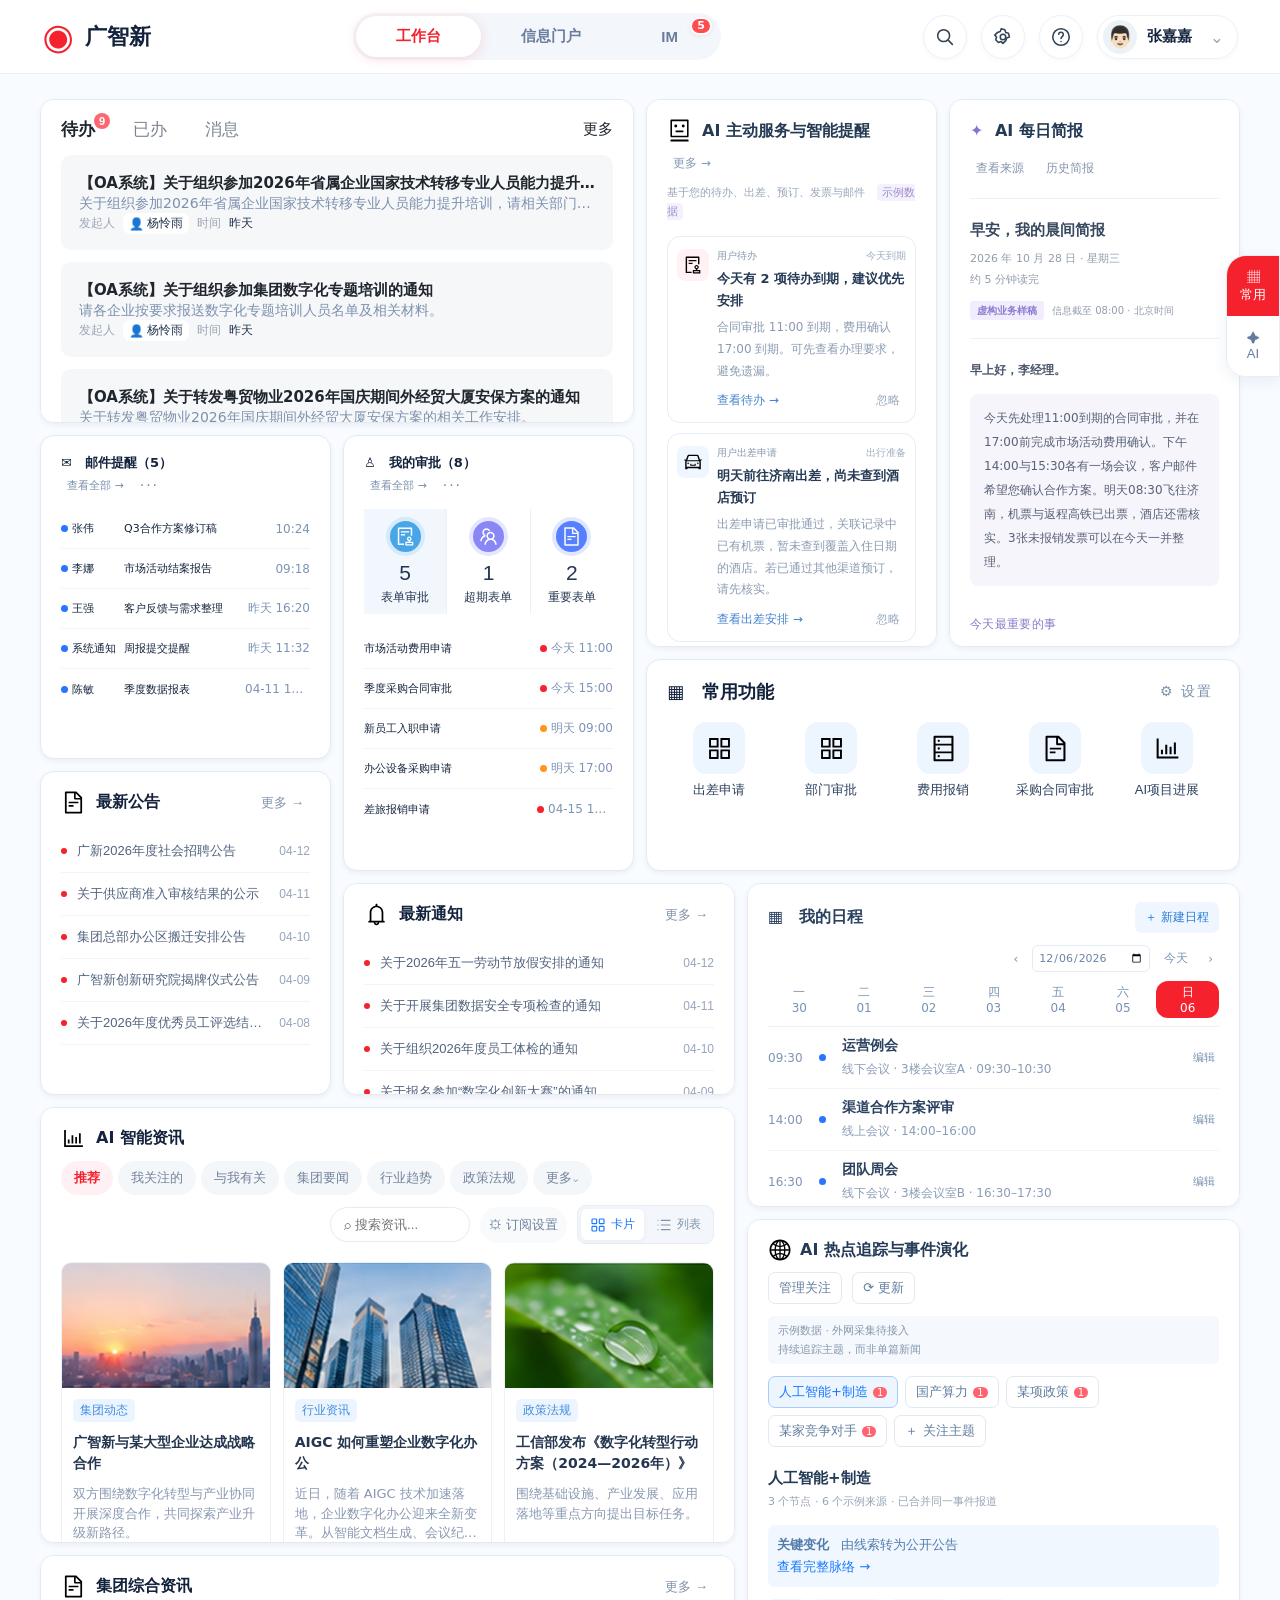
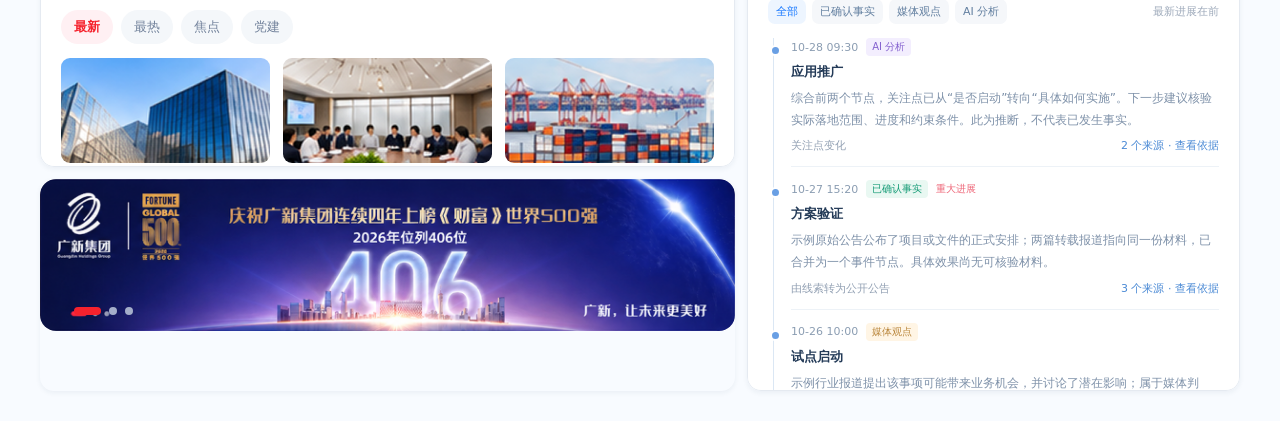
==== commit 40d79a05: "Update unified task component with tabs and task cards" ====
--- a/guangxin/index.html
+++ b/guangxin/index.html
@@ -1,5 +1,5 @@
 <!doctype html>
-<html lang="zh-CN"><head><script src="component-manager.js"></script><script src="menu-group-access.js"></script><script src="component-access.js"></script><meta charset="utf-8"><meta name="viewport" content="width=device-width,initial-scale=1"><title>广智新 · AI 工作台</title>
+<html lang="zh-CN"><head><script src="unified-tasks.js"></script><script src="component-manager.js"></script><script src="menu-group-access.js"></script><script src="component-access.js"></script><meta charset="utf-8"><meta name="viewport" content="width=device-width,initial-scale=1"><title>广智新 · AI 工作台</title>
 <style>
 :root{--red:#f5222d;--ink:#14233d;--muted:#7183a1;--line:#e6edf6;--blue:#2669d9;--bg:#f5f8fc}*{box-sizing:border-box}body{margin:0;font-family:"Microsoft YaHei",system-ui,sans-serif;color:var(--ink);background:linear-gradient(#f8fbff,#f4f8fc);font-size:14px}.top{height:74px;background:#fff;display:flex;align-items:center;padding:0 42px;border-bottom:1px solid #edf1f6;gap:40px}.brand{font-size:22px;font-weight:800;display:flex;align-items:center;gap:12px}.brand em{font-style:normal;color:#f5222d;font-size:36px;line-height:1;transform:rotate(-12deg)}.tabs{margin:auto;display:flex;background:#f3f6fb;border-radius:28px;padding:3px}.tabs button{border:0;background:transparent;color:#6b7d9c;padding:11px 40px;border-radius:24px;font-weight:700;font-size:15px;cursor:pointer}.tabs button.active{color:var(--red);background:white;box-shadow:0 2px 12px #f5222d22}.tools{display:flex;gap:18px;align-items:center;font-size:22px}.avatar{width:34px;height:34px;border-radius:50%;background:#d5dfeb;display:grid;place-items:center;font-size:18px}.layout{display:grid;grid-template-columns:255px minmax(560px,1fr) 275px;gap:12px;padding:12px 20px 0}.panel{background:#fff;border:1px solid var(--line);border-radius:14px;box-shadow:0 2px 10px #293b5c08}.left{padding:15px 10px}.new{width:100%;border:0;border-radius:9px;background:var(--red);color:#fff;font-size:16px;padding:12px;cursor:pointer;box-shadow:0 5px 12px #f5222d22}.history-title{font-weight:700;padding:22px 8px 10px;color:#304463}.history-title span{float:right;color:#7790b5}.group{color:#8ba0bf;font-size:13px;padding:10px 7px}.history{padding:9px 10px;border-radius:10px;cursor:pointer}.history:hover,.history.selected{background:#fff3f3}.history b{display:block;font-size:14px}.history small{display:block;color:#8ca0bc;margin-top:6px}.main{padding:44px 12px 0;min-width:0}.hero{text-align:center;padding:28px 0 55px;background:radial-gradient(ellipse at 50% 20%,#fff 15%,#fff8f8 55%,transparent 72%)}.hero h1{font-size:45px;margin:0 0 12px;letter-spacing:1px}.hero p{font-size:22px;color:#61799e;margin:0}.cards{display:grid;grid-template-columns:repeat(4,1fr);gap:10px}.action{border:1px solid #e6edf6;background:#fff;border-radius:12px;padding:15px;text-align:left;cursor:pointer;min-height:170px;box-shadow:0 4px 15px #27528b08}.action:hover{border-color:#ffb6b6;transform:translateY(-2px)}.ico{width:42px;height:42px;border-radius:10px;background:#fff0f2;color:var(--red);display:grid;place-items:center;font-size:24px;margin-bottom:15px}.action:nth-child(2) .ico{background:#fff0f0}.action:nth-child(3) .ico{background:#fff5e9;color:#ef8b16}.action:nth-child(4) .ico{background:#eaf3ff;color:#1e72db}.action strong{display:block;font-size:16px;margin-bottom:8px}.action span{font-size:12px;color:#8799b5;line-height:1.8}.section-head{display:flex;justify-content:space-between;align-items:center;margin:30px 6px 10px}.section-head h3{margin:0;font-size:17px}.section-head a{color:#7185a6;cursor:pointer}.questions{display:grid;grid-template-columns:repeat(4,1fr);gap:9px}.q{border:1px solid var(--line);background:#fff;border-radius:10px;padding:13px 12px;white-space:nowrap;overflow:hidden;text-overflow:ellipsis;cursor:pointer}.q:hover{color:var(--red);border-color:#ffb5b5}.composer{margin-top:28px;border:1px solid #dce6f3;border-radius:15px;background:#fff;padding:16px;box-shadow:0 4px 18px #385a8a0b}.composer textarea{width:100%;border:0;outline:0;resize:none;font:inherit;height:64px;color:var(--ink)}.composer textarea::placeholder{color:#a4b2c7}.compose-bottom{display:flex;align-items:center;gap:25px;color:#7185a6}.compose-bottom button{border:0;background:transparent;cursor:pointer;color:#7185a6}.compose-bottom .mode{margin-left:auto;border:1px solid var(--line);border-radius:22px;padding:9px 14px}.send{color:var(--red)!important;font-weight:700}.right{padding:18px 12px}.right h3{margin:0 5px 16px;font-size:16px}.preview{height:740px;border:1px solid #e7edf5;border-radius:12px;background:linear-gradient(180deg,#fbfdff,#fff);display:flex;flex-direction:column;align-items:center;justify-content:center;text-align:center;padding:25px}.doc{font-size:62px;margin-bottom:24px}.preview strong{font-size:17px}.preview p{color:#8295b0;line-height:1.8}.float{position:fixed;right:0;top:255px;z-index:20;background:#fff;border:1px solid #e6edf6;border-radius:20px 0 0 20px;box-shadow:0 4px 16px #193b6b12;overflow:hidden}.float button{display:block;width:52px;height:60px;border:0;background:#fff;color:#657b9d;cursor:pointer;font-size:13px;transition:.15s}.float button.active{background:#f5222d;color:#fff}.float button:not(.active):hover{background:#f7f9fc}.float button.active{background:var(--red);color:#fff}.work{display:none;min-height:calc(100vh - 74px);padding:36px 42px;background:#f8fbff;margin-top:25px;border-top:1px solid var(--line)}.work h2{margin:0 0 4px;font-size:26px}.work p{margin:0;color:#7d91ae}.work-grid{display:grid;grid-template-columns:1.4fr 1fr 1fr;gap:12px;margin-top:20px}.work-card{background:#fff;border:1px solid var(--line);border-radius:12px;padding:17px;min-height:130px}.work-card h3{margin:0 0 13px}.list{display:grid;gap:8px;color:#536b90}.list div{padding:7px;border-bottom:1px solid #f0f3f7}.toast{position:fixed;left:50%;bottom:28px;transform:translateX(-50%);background:#14233d;color:#fff;border-radius:24px;padding:11px 18px;display:none}.toast.show{display:block}@media(max-width:1000px){.layout{grid-template-columns:210px 1fr}.right{display:none}.cards,.questions{grid-template-columns:repeat(2,1fr)}.work-grid{grid-template-columns:1fr 1fr}}@media(max-width:680px){.top{padding:0 16px;height:62px}.brand{font-size:18px}.tabs{display:none}.tools{margin-left:auto}.layout{display:block;padding:10px}.left{display:none}.main{padding-top:12px}.hero h1{font-size:34px}.cards,.questions{grid-template-columns:1fr 1fr}.work{padding:24px 15px}.work-grid{grid-template-columns:1fr}.compose-bottom{gap:8px;font-size:12px}}
 </style><style>.svg-icon{width:20px;height:20px;vertical-align:middle;object-fit:contain}.icon-red{filter:sepia(1) saturate(8) hue-rotate(315deg)}</style><style>.workspace-nav{display:grid;grid-template-columns:1fr;gap:5px;margin:18px 0 22px;padding-bottom:16px;border-bottom:1px solid #edf1f6}.workspace-nav button{border:0;background:transparent;border-radius:9px;padding:14px 16px;color:#14233d;cursor:pointer;font-size:16px;min-height:52px;display:flex;align-items:center;gap:14px;text-align:left}.workspace-nav button:hover{border-color:#f5222d;color:#f5222d;background:#fff7f7}.workspace-nav button.active{color:#f5222d;background:#fff0f2}.workspace-nav .svg-icon{width:21px;height:21px;flex-shrink:0}</style><style>.input-area{margin-top:24px}.input-tabs{display:flex;gap:12px;flex-wrap:wrap;margin-bottom:14px}.input-tab{display:flex;align-items:center;gap:9px;border:1px solid #e5eaf5;background:#fff;border-radius:12px;padding:10px 17px;font:inherit;color:#17263d;cursor:pointer}.input-tab svg,.input-tools svg{width:22px;height:22px;flex-shrink:0}.input-tab.blue svg{color:#2876ff}.input-tab.orange svg{color:#ff8b19}.input-tab.purple svg{color:#8745ff}.input-tab.green svg{color:#00bc85}.input-tab.cyan svg{color:#00c4ce}.input-tab[aria-selected=true]{background:#f0f5ff;border-color:#90b5ff}.new-composer{margin-top:0;border-radius:13px;padding:24px 22px 14px;box-shadow:0 2px 18px #1937620c}.new-composer textarea{height:112px;font-size:18px;color:#18253c}.input-tools{display:flex;gap:14px;align-items:center}.input-tools button{display:flex;gap:8px;align-items:center;justify-content:center;border:0;background:transparent;padding:8px;color:#14233d;cursor:pointer}.input-tools select{max-width:235px;border:1px solid #e2e4ec;border-radius:28px;background:#edf0ff;color:#2e70ff;padding:11px 15px;font:inherit}.input-tools #webSearch{border:1px solid #e1e4e9;border-radius:25px;color:#63738c;white-space:nowrap}.input-tools #webSearch[aria-pressed=true]{background:#edf3ff;color:#2876ff;border-color:#8ab1ff}.input-spacer{flex:1}.input-divider{height:32px;width:1px;background:#e1e4eb;margin:0 6px}.input-tools #send{border-radius:50%;width:44px;height:44px;background:#2f74ff;color:#fff}.input-notice{text-align:center;color:#ff3030;font-size:13px;margin:12px 0 18px}#attachmentName{font-size:12px;color:#7183a1;margin-top:5px}@media(max-width:700px){.input-tools{gap:4px;flex-wrap:wrap}.input-tools select{max-width:175px}.input-tab{padding:8px 10px}.input-tabs{gap:6px}}</style><style>.work{margin-top:0;border:0;padding:25px 40px 30px}.cw-title{display:flex;align-items:center;justify-content:space-between;margin-bottom:18px}.cw-title h2{font-size:30px;margin-bottom:7px}.cw-title button{background:#fff;border:1px solid #e4eaf2;border-radius:13px;padding:13px 20px;font:inherit;font-weight:700;color:#243650;cursor:pointer}.cw-box{background:#fff;border:1px solid #e5edf6;border-radius:14px;padding:18px 20px;min-width:0}.cw-head{display:flex;align-items:center;gap:16px;margin-bottom:13px}.cw-head h3{margin:0;font-size:18px;flex:1}.cw-head button,.cw-menu{border:0;background:none;color:#7a8fab;cursor:pointer;font:inherit}.cw-menu{font-weight:800;letter-spacing:2px}.cw-more{font-size:13px!important}.cw-alerts{display:grid;grid-template-columns:repeat(4,minmax(0,1fr));gap:12px}.cw-alert{display:flex;align-items:center;gap:12px;text-align:left;padding:16px 12px;border:1px solid #e8eef5;border-radius:13px;background:#fff;cursor:pointer;color:#263b58;min-width:0}.cw-alert b{font-size:14px}.cw-alert small,.cw-event small{display:block;margin-top:6px;color:#8b9db7;font-size:12px}.cw-arrow{margin-left:auto;color:#7c92b4;font-size:25px}.cw-app-icon{display:grid;place-items:center;width:52px;height:52px;border-radius:13px;flex-shrink:0;background:#edf5ff}.cw-app-icon img{width:29px;height:29px}.cw-app-icon.orange{background:#fff4e9}.cw-app-icon.red{background:#fff0f3}.cw-app-icon.purple{background:#f3edff}.cw-app-icon.green{background:#e6faf3}.cw-app-icon.gray{background:#edf2f8}.cw-middle{display:grid;grid-template-columns:1fr 1fr;gap:14px;margin-top:14px}.cw-bottom{display:grid;grid-template-columns:1.25fr 1.22fr .85fr;gap:14px;margin-top:14px}.cw-row{display:flex;align-items:center;gap:12px;min-height:40px;border-bottom:1px solid #f1f4f8;font-size:14px}.cw-row:last-child{border-bottom:0}.cw-row input{width:17px;height:17px;accent-color:#f5222d;cursor:pointer;flex-shrink:0}.cw-row:has(input:checked) .cw-item{text-decoration:line-through;color:#9ba9bd}.cw-item{white-space:nowrap}.cw-tag{padding:3px 11px;border-radius:6px;background:#eef4fc;color:#6282ab;font-size:12px}.cw-dot{width:7px;height:7px;border-radius:50%;background:#f5222d;flex-shrink:0;margin-left:auto}.cw-dot.orange{background:#ff951c}.cw-row time,.cw-event time{color:#7e94b5;font-size:12px;white-space:nowrap}.cw-week{display:flex;justify-content:space-around;border-bottom:1px solid #edf2f7;padding-bottom:8px}.cw-week button{border:0;background:none;border-radius:12px;color:#7187a6;line-height:1.7;width:48px;cursor:pointer}.cw-week button.selected{background:#f5222d;color:#fff}.cw-event{display:flex;gap:16px;align-items:center;border-bottom:1px solid #f1f4f8;padding:8px 0;font-size:14px}.cw-event .cw-dot{margin:0;background:#2876ff}.cw-event .cw-menu{margin-left:auto}.cw-join{margin-left:auto;border:0;border-radius:7px;background:#f2f6fb;padding:8px;color:#5e7699;cursor:pointer}.cw-mail{gap:12px;font-size:12px}.cw-mail .cw-dot{margin-left:0;background:#2876ff}.cw-mail span{min-width:48px}.cw-mail b{font-weight:400;flex:1}.cw-approval-tabs{display:flex;gap:8px;margin-bottom:9px}.cw-approval-tabs button{flex:1;background:#f3f7fb;color:#7a8ca9;border:0;border-radius:14px;padding:7px 3px;cursor:pointer}.cw-approval-tabs button.selected{background:#fff0f3;color:#f5222d}.cw-approval-tabs em{font-style:normal;margin-left:4px}.cw-apps{display:grid;grid-template-columns:repeat(3,1fr);gap:16px 8px}.cw-apps button{background:none;border:0;display:flex;flex-direction:column;align-items:center;gap:7px;color:#2b3f5b;cursor:pointer}.cw-box button:hover{filter:brightness(.97)}.work.editing .cw-box{outline:2px dashed #f5a4ad;cursor:move}@media(max-width:1200px){.cw-alerts{grid-template-columns:repeat(2,1fr)}.cw-bottom{grid-template-columns:1fr 1fr}.cw-bottom>.cw-box:last-child{grid-column:1/-1}.cw-apps{grid-template-columns:repeat(6,1fr)}}@media(max-width:800px){.work{padding:20px 14px}.cw-middle,.cw-bottom{grid-template-columns:1fr}.cw-alerts{grid-template-columns:1fr}.cw-row{gap:7px;font-size:12px}.cw-apps{grid-template-columns:repeat(3,1fr)}.cw-head h3{font-size:16px}}</style><style>.cw-approval-tabs{gap:0;margin:4px 0 15px}.cw-approval-tabs button{display:flex;align-items:center;justify-content:space-around;gap:7px;background:#fff;border-radius:0;border-right:1px solid #edf1f7;padding:9px 5px;color:#243650}.cw-approval-tabs button:last-child{border-right:0}.cw-approval-tabs button.selected{background:#f1f7fc;color:#243650}.cw-approval-tabs em{display:block;font-size:21px;margin:0;line-height:1.2}.cw-approval-tabs small{display:block;font-size:12px;margin-top:4px;white-space:nowrap}.approval-icon{display:grid;place-items:center;width:39px;height:39px;border:4px solid #d5ebfa;border-radius:50%;background:#49a6e6;flex-shrink:0}.approval-icon img{width:21px;height:21px;filter:brightness(0) invert(1)}.cw-approval-tabs button:nth-child(2) .approval-icon{background:#8987f5;border-color:#e7e6ff}.cw-approval-tabs button:nth-child(3) .approval-icon{background:#5680ff;border-color:#e0e8ff}</style><style>#portalView{display:none;padding:18px 30px 25px;background:#f6f9fc}.pt-grid{display:grid;grid-template-columns:minmax(0,2.24fr) minmax(300px,1fr);gap:18px}.pt-left,.pt-right{min-width:0}.pt-panel{background:#fff;border:1px solid #e5ecf4;border-radius:16px;padding:18px;margin-bottom:16px}.pt-banner{position:relative;margin-bottom:16px;border-radius:16px;overflow:hidden}.pt-banner>img{display:block;width:100%;aspect-ratio:4.56;object-fit:cover}.pt-dots{position:absolute;bottom:16px;left:34px;display:flex;gap:8px}.pt-dots button{border:0;background:#a4aec9;border-radius:8px;width:8px;height:8px;padding:0;cursor:pointer}.pt-dots button.active{width:27px;background:#f5222d}.pt-toolbar{display:flex;align-items:center;gap:10px;flex-wrap:wrap;margin-bottom:18px}.pt-toolbar h3,.pt-heading h3{display:flex;align-items:center;gap:10px;margin:0;font-size:18px;white-space:nowrap}.pt-icon{width:25px;height:25px;object-fit:contain}.pt-filters{display:flex;gap:5px;flex-wrap:wrap}.pt-filters button,.pt-group-tabs button{border:0;background:#f4f7fa;border-radius:22px;padding:8px 13px;color:#72829b;cursor:pointer}.pt-filters button.active,.pt-group-tabs button.active{background:#fff0f3;color:#f5222d;font-weight:700}.pt-toolbar input{min-width:100px;width:140px;border:1px solid #e4ebf3;border-radius:24px;padding:9px 13px;outline:none;margin-left:auto}.pt-toolbar>button{border:0;background:#f8fafc;border-radius:20px;padding:9px;color:#70829e;cursor:pointer}.pt-news{display:grid;grid-template-columns:repeat(4,minmax(0,1fr));gap:12px}.pt-card{padding:0;background:white;border:1px solid #edf1f6;border-radius:10px;overflow:hidden;text-align:left;color:#243650;cursor:pointer;display:flex;flex-direction:column}.pt-cover{width:100%;height:125px;object-fit:cover}.pt-card-body{padding:11px;display:flex;flex-direction:column;flex:1}.pt-tag{font-size:12px;background:#ecf5ff;color:#428cde;align-self:flex-start;padding:3px 7px;border-radius:5px}.pt-card h4{font-size:14px;line-height:1.5;margin:10px 0}.pt-card p{color:#8a98b1;font-size:13px;line-height:1.5;display:-webkit-box;-webkit-line-clamp:3;-webkit-box-orient:vertical;overflow:hidden;margin:0 0 12px}.pt-card small{color:#94a1b6;margin-top:auto;font-size:11px}.pt-feedback{display:flex;align-items:center;gap:12px;background:#f7fafc;padding:10px;margin-top:12px;border-radius:9px;color:#8c9bb0;font-size:12px}.pt-feedback button{border:1px solid #e2e9f1;background:white;border-radius:18px;padding:8px 12px;cursor:pointer;color:#586e8d}.pt-feedback button:last-child{margin-left:auto}.pt-heading{display:flex;align-items:center;justify-content:space-between;margin-bottom:15px}.pt-heading>button{border:0;background:none;color:#8392a9;cursor:pointer}.pt-reminder{display:flex;gap:14px;border:1px solid #eaf0f6;border-radius:13px;padding:14px;margin-top:8px}.pt-reminder>.pt-icon{width:42px;height:42px;background:#fff1f3;padding:9px;border-radius:12px}.pt-reminder>div{flex:1;min-width:0}.pt-reminder b{font-size:13px;line-height:1.5}.pt-reminder p{font-size:12px;color:#8b9ab1;margin:6px 0;line-height:1.5}.pt-reminder small{display:block;text-align:right;color:#9ba9bd;font-size:11px}.pt-actions{display:flex;gap:9px;margin-top:9px}.pt-actions button{border:1px solid #e7edf4;border-radius:20px;padding:6px 17px;background:#fff;color:#8a9bb1;cursor:pointer}.pt-actions button:last-child{background:#f5222d;color:white;border-color:#f5222d}.pt-notice{display:flex;align-items:center;gap:10px;width:100%;border:0;border-bottom:1px solid #f2f5f8;background:#fff;padding:12px 0;text-align:left;color:#52637e;cursor:pointer;font-size:13px}.pt-notice i{width:6px;height:6px;background:#f5222d;border-radius:50%;flex-shrink:0}.pt-notice span{overflow:hidden;text-overflow:ellipsis;white-space:nowrap}.pt-notice time{margin-left:auto;white-space:nowrap;color:#97a5bc;font-size:12px}.pt-group-tabs{display:flex;gap:8px;margin:-4px 0 14px}.pt-group-news{display:grid;grid-template-columns:repeat(4,1fr);gap:13px}.pt-group-news button{border:0;background:none;padding:0;text-align:left;cursor:pointer;color:#2e405c;display:flex;flex-direction:column;gap:9px}.pt-group-news img{width:100%;height:105px;object-fit:cover;border-radius:9px}.pt-group-news b{font-size:13px;line-height:1.5}.pt-group-news small{color:#97a5bb;margin-top:auto}#ptDialog{border:1px solid #e5eaf1;border-radius:18px;padding:28px;width:650px;max-width:90vw;color:#263954;box-shadow:0 15px 70px #14233d33}#ptDialog::backdrop{background:#14233d66}#ptDialogBody{line-height:1.9;color:#73849d}#ptClose{float:right;border:0;background:none;font-size:26px;cursor:pointer;color:#7a8ba3}@media(max-width:1100px){.pt-grid{grid-template-columns:minmax(0,1.8fr) minmax(280px,1fr)}.pt-news{grid-template-columns:repeat(2,1fr)}.pt-group-news{grid-template-columns:repeat(2,1fr)}}@media(max-width:760px){#portalView{padding:12px}.pt-grid{grid-template-columns:1fr}.pt-feedback{flex-wrap:wrap}.pt-banner>img{min-height:145px}.pt-toolbar input{margin-left:0}}</style><style>.history-chat-icon{width:20px;height:20px;object-fit:contain;vertical-align:-4px;margin-right:9px;display:inline-block;flex-shrink:0}</style><style>#imView{display:none;padding:0;background:#fff}.im-shell{display:grid;grid-template-columns:285px minmax(0,1fr);height:calc(100vh - 74px);min-height:650px;border:1px solid #e7ebf1}.im-sidebar{border-right:1px solid #e8edf5;overflow:auto}.im-search{display:flex;gap:9px;padding:18px}.im-search input{width:100%;min-width:0;border:0;background:#f1f3f7;border-radius:9px;padding:10px;color:#52627a;outline:0}.im-search button{border:0;border-radius:8px;background:#f1f3f7;color:#8995a8;font-size:25px;cursor:pointer}.im-contact{width:100%;display:flex;gap:10px;padding:13px 18px;border:0;text-align:left;background:#fff;cursor:pointer;color:#28354c;align-items:center}.im-contact.active{background:#f1f3f8}.im-face{width:40px;height:40px;display:grid;place-items:center;border-radius:7px;background:#e8f0fb;font-size:27px;flex-shrink:0;position:relative}.im-face.ai{background:linear-gradient(135deg,#0c36ed,#46bcff)}.im-face em{position:absolute;top:-6px;right:-5px;font-size:10px;background:#ff593f;color:#fff;border-radius:10px;padding:2px 5px;font-style:normal}.im-contact-text{flex:1;min-width:0}.im-contact-top{display:flex;justify-content:space-between;gap:5px}.im-contact b{font-size:13px;font-weight:500}.im-contact time{font-size:11px;color:#929aab}.im-contact small{display:block;color:#9099ab;white-space:nowrap;overflow:hidden;text-overflow:ellipsis;margin-top:7px;font-size:11px}.im-main{display:flex;flex-direction:column;min-width:0;min-height:0;background:#fff}.im-header{display:flex;align-items:center;gap:10px;padding:15px 22px;border-bottom:1px solid #e8edf5;height:70px;flex-shrink:0}.im-header small{display:block;font-size:11px;color:#99a1b0;margin-top:5px}.im-header b{font-size:14px}.im-header>button{margin-left:auto;border:0;background:none;color:#7b8392;font-size:23px;cursor:pointer}.im-feed{flex:1;min-height:0;overflow:auto;padding:28px 36px}.im-ai-message{display:flex;gap:12px;max-width:960px;margin:0 auto}.im-assistant-card{border:1px solid #e0e3e8;border-radius:8px;padding:20px;flex:1;min-width:0;color:#3c3c3e;font-size:13px;line-height:1.8}.im-card-heading{display:flex;align-items:center;gap:10px;font-size:15px}.im-card-heading time{margin-left:auto;color:#8d8d8d;font-size:13px}.im-round{width:29px;height:29px;border-radius:50%;color:white;display:grid;place-items:center}.im-round.blue{background:#66aeff}.im-round.green{background:#32bf91}.im-assistant-card p{margin:7px 0 10px 39px}.im-meeting{margin-left:39px;display:flex;gap:14px;align-items:center;background:linear-gradient(100deg,#faf3e6,#f0edfd,#dff2ff);padding:13px 18px;border-radius:13px;box-shadow:0 3px 7px #1527460a;flex-wrap:wrap}.im-meeting>span:first-child{font-size:27px}.im-meeting strong{font-size:20px}.im-meeting button{margin-left:auto;border:0;background:none;color:#397eff;cursor:pointer}.im-travel{border-top:1px solid #e5e5e5;margin-top:17px;padding-top:19px}.im-trip-grid{display:grid;grid-template-columns:1.1fr 1.08fr .5fr;gap:9px;margin-left:39px}.im-application,.im-ticket,.im-weather{border:1px solid #e9edf6;border-radius:12px;position:relative;padding:12px;overflow:hidden}.im-application{background:linear-gradient(140deg,#fff5f1,#f5f7ff 25%,white 65%)}.im-application em{position:absolute;right:0;top:0;background:#00bd92;color:white;font-size:10px;padding:1px 9px;border-radius:0 0 0 10px;font-style:normal}.im-application dl{display:grid;grid-template-columns:1fr 1.3fr;font-size:11px;line-height:2.3;margin:15px 0 0}.im-application dt{color:#888}.im-application dd{margin:0;text-align:right}.im-ticket{padding-top:35px;box-shadow:0 2px 6px #20345909}.im-recommended{position:absolute;top:0;left:0;background:#ff9010;color:white;font-size:10px;padding:0 5px}.im-route{display:flex;align-items:center;justify-content:space-between;gap:5px}.im-route strong{font-size:19px;font-weight:500}.im-route small{display:block;font-size:10px;color:#888}.im-route b{color:#ff7b00;font-size:17px;white-space:nowrap}.im-route b small{display:inline;color:#ff7b00}.im-duration{text-align:center;font-size:9px;color:#aaa;line-height:1.2}.im-ticket p{margin:16px 0;font-size:10px;color:#9a9fad;white-space:nowrap}.im-ticket p span{color:#29ba8c}.im-ticket button{background:none;border:0;border-top:1px solid #f1f3f6;padding:8px 0 0;font-size:10px;color:#8c94a2;width:100%;cursor:pointer}.im-weather{background:linear-gradient(140deg,#f5f0ff,#e3f4ff,white);display:flex;flex-direction:column;justify-content:center;font-size:18px}.im-weather small{font-size:12px}.im-weather strong{font-size:20px;margin-top:35px;white-space:nowrap}.im-compose-wrap{padding:15px 36px 20px;flex-shrink:0}.im-compose{max-width:908px;margin:0 auto;border:1px solid #dfe5ef;border-radius:8px;padding:12px 18px}.im-toolbar{display:flex;gap:16px}.im-toolbar button,.im-send-row button{border:0;background:none;color:#787d88;font-size:21px;cursor:pointer;padding:0}.im-compose textarea{border:0;outline:0;resize:none;height:68px;width:100%;font:inherit;padding-top:12px;font-size:13px}.im-compose textarea::placeholder{color:#aaa}.im-send-row{display:flex;align-items:center;justify-content:flex-end;gap:17px}.im-send-row #imSendMessage{width:31px;height:31px;background:#2f7bff;color:#fff;border-radius:50%;font-size:20px}.im-send-divider{height:20px;width:1px;background:#e6e8eb}#imFileName{margin-right:auto;font-size:11px;color:#8594aa}.im-outgoing{max-width:908px;margin:15px auto;text-align:right}.im-outgoing span{display:inline-block;max-width:80%;padding:10px 16px;background:#e9f2ff;border-radius:9px;text-align:left;white-space:pre-wrap;overflow-wrap:anywhere}.im-simple{max-width:908px;margin:25px auto;color:#7c8ba0}@media(max-width:1100px){.im-shell{grid-template-columns:235px minmax(0,1fr)}.im-feed{padding:20px}.im-trip-grid{grid-template-columns:1fr 1fr}.im-weather{grid-column:1/-1;flex-direction:row;align-items:center;gap:15px}.im-weather strong{margin:0}.im-assistant-card{padding:14px}.im-trip-grid,.im-meeting{margin-left:0}}@media(max-width:700px){.im-shell{grid-template-columns:155px minmax(0,1fr)}.im-contact{padding:12px 8px}.im-contact .im-face{width:30px;height:30px;font-size:20px}.im-contact time{display:none}.im-search{padding:10px}.im-ai-message>.im-face{display:none}.im-feed{padding:12px}.im-trip-grid{grid-template-columns:1fr}.im-weather{grid-column:auto}.im-assistant-card p{margin-left:0}.im-compose-wrap{padding:10px}.im-contact small{font-size:10px}}</style><style>.im-toolbar{gap:25px;align-items:center}.im-toolbar button{display:grid;place-items:center;width:25px;height:27px;color:#17344d}.im-toolbar svg{width:24px;height:24px}.im-toolbar #imCut,.im-toolbar #imStar{display:none}</style><style>#resourceView{background:white;min-height:calc(100vh - 74px);padding:16px 20px}#resourceBack{border:0;background:#f4f7fb;padding:8px 14px;border-radius:7px;color:#7084a2;cursor:pointer;margin-bottom:10px}.rs-top{display:flex;gap:30px;border-bottom:1px solid #e5e8ef;align-items:center;min-height:65px}.rs-top button{border:0;background:none;padding:20px 10px;color:#172b46;cursor:pointer;font-size:16px}.rs-top button.active{color:#1677ff;border-bottom:2px solid #1677ff}.rs-capacity{margin-left:auto;color:#8d96a6;font-size:13px}.rs-capacity progress{display:block;width:180px;height:5px;margin-top:12px}.rs-tools{display:flex;align-items:center;gap:12px;padding:24px 0}.rs-tools input,.rs-tools select,.drive-search{background:#f2f3f7;border:0;border-radius:9px;padding:11px;color:#62728b;outline:none}.rs-tools button,.rs-action{border:1px solid #e1e7f0;background:white;padding:9px 13px;border-radius:8px;color:#1677ff;cursor:pointer}.rs-cards{display:grid;grid-template-columns:repeat(4,minmax(200px,1fr));gap:18px;max-width:1350px}.rs-card{border:1px solid #e1e5ed;border-radius:10px;padding:20px 24px;background:white;text-align:left;box-shadow:0 2px 6px #152b4d05;cursor:pointer;color:#64738a}.rs-card-head{display:flex;gap:14px;align-items:center;margin-bottom:20px}.rs-book{font-size:42px}.rs-card b{display:block;color:#14283f;font-size:16px;margin-bottom:5px}.rs-card p{margin:8px 0;font-size:13px}.drive-grid{display:grid;grid-template-columns:270px minmax(0,1fr);min-height:550px}.drive-side{border-right:1px solid #e3e8ef;padding:10px 18px 0 0}.drive-side .drive-search{width:80%;margin-bottom:15px}.drive-folder{display:block;border:0;background:white;text-align:left;color:#718097;border-radius:9px;width:100%;padding:12px;cursor:pointer}.drive-folder.active{color:#1677ff;background:#e9efff}.drive-main{padding:12px 0 0 24px;min-width:0}.drive-main h3{margin:0}.drive-table-wrap{overflow:auto}.drive-table{border-collapse:collapse;width:100%;font-size:13px;white-space:nowrap}.drive-table th{background:#f1f3f8;padding:15px 12px;text-align:left}.drive-table td{padding:17px 12px;border-bottom:1px solid #edf0f5}.drive-table td.name{max-width:340px;overflow:hidden;text-overflow:ellipsis;cursor:pointer}.drive-table button{border:0;background:none;color:#1677ff;cursor:pointer;padding:3px 7px}.drive-table button.danger{color:#ff6475}.rs-primary{background:#1677ff!important;color:#fff!important}.rs-empty{padding:40px;color:#93a0b2}#resourceDialog{border:1px solid #e1e7ef;border-radius:12px;max-width:85vw;min-width:300px;padding:24px;color:#273c59}#resourceDialog::backdrop{background:#15294655}@media(max-width:1000px){.rs-cards{grid-template-columns:repeat(2,1fr)}.rs-top{flex-wrap:wrap;gap:10px}.rs-capacity{margin-left:0}.drive-grid{grid-template-columns:180px 1fr}.rs-tools{flex-wrap:wrap}}@media(max-width:600px){.rs-cards{grid-template-columns:1fr}.drive-grid{grid-template-columns:1fr}.drive-side{border:0}.drive-main{padding-left:0}}</style><style>.layout.resource-layout{grid-template-columns:255px minmax(0,1fr)}.layout.resource-layout>.right{display:none}.main.show-resource{padding:0;overflow:hidden}.main.show-resource>:not(#resourceView){display:none!important}.main>#resourceView{min-height:800px;padding:18px;background:#fff}.main #resourceBack{display:none}.main .rs-cards{grid-template-columns:repeat(2,minmax(0,1fr))}.main .rs-top{gap:12px;flex-wrap:wrap}.main .rs-capacity{margin-left:0}.main .drive-grid{grid-template-columns:200px minmax(0,1fr)}@media(max-width:680px){.layout.resource-layout{grid-template-columns:1fr}.main .rs-cards{grid-template-columns:1fr}.main .drive-grid{grid-template-columns:1fr}}</style><style>#ptDialog.subscription-dialog{width:850px;padding:0;max-height:88vh;overflow:hidden}#ptDialog.subscription-dialog #ptClose{position:absolute;right:22px;top:16px;z-index:2}#ptDialog.subscription-dialog>h2{margin:0;padding:25px 30px 18px;border-bottom:1px solid #edf1f6;font-size:23px}#ptDialog.subscription-dialog #ptDialogBody{color:#526780;line-height:1.6}.sub-scroll{max-height:calc(88vh - 160px);overflow:auto;padding:20px 30px}.sub-intro{font-size:13px;color:#8897ad;margin:0 0 20px}.sub-field{margin-bottom:22px}.sub-field h4{color:#253b58;font-size:15px;margin:0 0 9px}.sub-field h4 small{font-size:12px;font-weight:400;color:#91a0b4;margin-left:8px}.sub-chips{display:flex;gap:8px;flex-wrap:wrap}.sub-chip{display:flex;align-items:center;gap:6px;border:1px solid #e2e9f2;border-radius:8px;padding:7px 11px;font-size:13px;cursor:pointer;background:#fff}.sub-chip:has(input:checked){background:#edf4ff;border-color:#8ab5ff;color:#1677ff}.sub-chip input{accent-color:#1677ff}.sub-input,.sub-select{width:100%;border:1px solid #dfe6f0;border-radius:8px;padding:10px;font:inherit;font-size:13px;color:#334c69;background:white}.sub-help{font-size:12px;color:#97a4b6;margin-top:6px}.sub-advanced{border-top:1px solid #e9eef5;padding-top:14px}.sub-advanced summary{cursor:pointer;color:#2775db;font-size:14px;margin-bottom:20px}.sub-two{display:grid;grid-template-columns:1fr 1fr;gap:18px}.sub-toggle{display:flex;align-items:flex-start;gap:10px;font-size:13px;margin-bottom:13px}.sub-toggle input{margin-top:4px;accent-color:#1677ff}.sub-toggle small{display:block;color:#8d9bb0;margin-top:3px}.sub-footer{display:flex;align-items:center;justify-content:flex-end;gap:10px;border-top:1px solid #e9eef5;padding:14px 30px;background:#fff}.sub-footer button{padding:9px 22px;border:1px solid #dfe6f0;border-radius:8px;background:white;color:#5c718e;cursor:pointer}.sub-footer .sub-save{background:#1677ff;color:#fff;border-color:#1677ff}.sub-footer .sub-reset{margin-right:auto;border:0;color:#8192aa}.sub-error{color:#ed4545;font-size:12px;margin-bottom:10px}@media(max-width:600px){.sub-two{grid-template-columns:1fr}.sub-scroll{padding:18px}.sub-footer{padding:12px 18px}}</style><style>.float{display:flex;flex-direction:column}.float[style*="display: block"]{display:flex!important}.float button:first-child{order:2}.float button:last-child{order:1}</style><style>#layoutDesigner[hidden]{display:none}#layoutDesigner{position:fixed;inset:0;z-index:100;background:#f3f6fb;color:#26354f;display:flex;flex-direction:column}.ld-header{height:58px;display:flex;align-items:center;gap:16px;padding:9px 24px;background:white;border-bottom:1px solid #dfe6ef;flex-shrink:0}.ld-header button{border:1px solid #dfe7f2;border-radius:8px;padding:9px 14px;background:white;color:#526982;cursor:pointer}.ld-header strong{font-size:15px}.ld-header>span{font-size:11px;border-radius:18px;background:#edf4ff;color:#246eff;padding:5px 10px}#ldReset{margin-left:auto}#ldSave{background:#1764ff;color:white;border-color:#1764ff}.ld-body{display:flex;flex:1;min-height:0}.ld-library{width:245px;flex-shrink:0;background:#fff;border-right:1px solid #e1e8f2;overflow:auto}.ld-library h3{font-size:15px;padding:20px 16px;margin:0;border-bottom:1px solid #edf1f5}.ld-library small{float:right;color:#8ca0bd;font-size:11px;font-weight:400}#ldLibrary{padding:13px;display:grid;grid-template-columns:1fr 1fr;gap:10px}.ld-source{border:1px solid #e0e8f4;border-radius:12px;background:white;padding:13px 5px;cursor:grab;text-align:center;color:#344b69;min-height:92px}.ld-source img{display:block;width:28px;height:28px;margin:0 auto 12px}.ld-source span{font-size:12px}#ldCanvas{flex:1;overflow:auto;padding:25px;display:grid;grid-template-columns:repeat(2,minmax(0,1fr));gap:20px;align-content:start;background-image:radial-gradient(#c9d9f0 1px,transparent 1px);background-size:20px 20px}.ld-widget{position:relative;border:1px solid #e0e8f4;border-radius:17px;background:white;padding:21px;min-width:0;cursor:grab;min-height:220px}.ld-widget.selected{outline:2px solid #387cff}.ld-widget.selected:before{content:'☷ 正在配置';position:absolute;top:-12px;right:20px;border-radius:14px;padding:4px 10px;background:#1764ff;color:white;font-size:11px}.ld-remove{position:absolute;right:-10px;top:-10px;width:28px;height:28px;border:1px solid #e0e7f2;border-radius:50%;background:white;color:#fa6666;cursor:pointer;z-index:2}.ld-widget>.cw-head{cursor:grab}.ld-widget .cw-box{border:0;padding:0}.ld-widget .cw-alerts{grid-template-columns:1fr 1fr}.ld-widget .cw-apps{grid-template-columns:repeat(3,1fr)}.ld-widget .cw-row{font-size:12px;gap:6px}.ld-widget .cw-tag{padding:3px 6px}.ld-widget h3{font-size:16px}.ld-widget .cw-menu,.ld-widget .cw-more{pointer-events:none}.ld-empty{grid-column:1/-1;border:2px dashed #c7d8f2;border-radius:16px;padding:60px;text-align:center;color:#8a9db6}.ld-system{display:grid;grid-template-columns:repeat(3,1fr);gap:28px;padding:20px 0;text-align:center;font-size:13px}.ld-system img{display:block;width:28px;height:28px;margin:0 auto 10px}.ld-heading-preview{font-size:24px;padding:15px;color:#243650}@media(max-width:850px){.ld-library{width:175px}#ldCanvas{grid-template-columns:1fr;padding:18px}.ld-header{gap:7px;padding:8px}.ld-header>span{display:none}}</style><style>/* Keep designer grid rows sized by their full component contents. */
@@ -147,4 +147,4 @@
 let kbTab='通用';const kbData=[['财务相关',93,'尚旭辉','2026-01-28 20:58'],['法务相关',324,'系统管理员','2026-07-30 11:40'],['通用',150,'系统管理员','2026-07-08 16:08'],['人力相关',55,'系统管理员','2026-01-29 11:45']];function openKnowledge(){resourceOpen();resourceContent.innerHTML='<div class="rs-top">'+['通用','组织知识库','团队知识库','个人知识库'].map(t=>'<button class="'+(t===kbTab?'active':'')+'" data-kb-tab="'+t+'">'+t+'</button>').join('')+'<div class="rs-capacity"><span style="color:#4b89ff">746.4 MB</span> 可用，共750 MB ⓘ<progress value="746.4" max="750"></progress></div><button id="kbGlobal" style="color:#1677ff">⌕ 全局搜索</button><button id="kbManage" style="color:#1677ff">⚙ 管理知识库</button></div><div class="rs-tools"><input id="kbFrom" type="date" aria-label="开始日期">至<input id="kbTo" type="date" aria-label="结束日期"><input id="kbSearch" placeholder="⌕ 请输入关键词"></div><div class="rs-cards" id="kbCards"></div>';function cards(){let q=document.querySelector('#kbSearch').value,from=document.querySelector('#kbFrom').value,to=document.querySelector('#kbTo').value;let data=kbData.filter(x=>x[0].includes(q)&&(!from||x[3].slice(0,10)>=from)&&(!to||x[3].slice(0,10)<=to));document.querySelector('#kbCards').innerHTML=data.map(x=>'<button class="rs-card" data-kb="'+x[0]+'"><div class="rs-card-head"><span class="rs-book">📚</span><div><b>'+x[0]+'</b>文档数：'+x[1]+'份</div></div><p>♙　'+x[2]+'</p><p>▦　'+x[3]+'</p><p>▤　-</p></button>').join('')||'<p class="rs-empty">暂无匹配知识库</p>';document.querySelectorAll('[data-kb]').forEach(b=>b.onclick=()=>resourceInfo(b.dataset.kb,'制度文件、业务指南与常见问题。当前为知识库原型预览。'))}cards();document.querySelectorAll('[data-kb-tab]').forEach(b=>b.onclick=()=>{kbTab=b.dataset.kbTab;openKnowledge()});['kbSearch','kbFrom','kbTo'].forEach(id=>document.querySelector('#'+id).oninput=cards);document.querySelector('#kbGlobal').onclick=()=>document.querySelector('#kbSearch').focus();document.querySelector('#kbManage').onclick=()=>resourceInfo('管理知识库','可管理知识库分类、文档与成员权限。当前为交互原型。')}
 let driveItems=[{id:1,name:'123',type:'folder',size:'-',date:'01-19 18:57',parent:0},{id:2,name:'Screenshot_2026-05-26-17-01-06-84_4c36598.png',type:'image',size:'413.75 KB',date:'05-26 17:01',parent:0},{id:3,name:'关于印发《广东省广新控股集团有限公司筹融资管理办法》.pdf',type:'pdf',size:'1.38 MB',date:'01-08 09:23',parent:0}];let driveParent=0;function openDrive(){resourceOpen();resourceContent.innerHTML='<div class="drive-grid"><aside class="drive-side"><input class="drive-search" id="folderSearch" placeholder="请输入文件夹名称"><button class="rs-action" id="driveNew">＋</button><div id="driveTree"></div></aside><main class="drive-main"><h3 id="drivePath">根目录</h3><div class="rs-tools"><input id="driveSearch" placeholder="搜索　⌕"><b>文件类型：</b><select id="driveType"><option value="">请选择</option><option value="folder">文件夹</option><option value="image">图片</option><option value="pdf">PDF</option><option value="file">其他文件</option></select><button id="driveRefresh">⟳</button><button id="driveBatch" style="margin-left:auto">批量删除</button><button id="driveUpload" class="rs-primary">☁ 上传文件</button><input type="file" id="driveFile" hidden multiple></div><div class="drive-table-wrap"><table class="drive-table"><thead><tr><th><input type="checkbox" id="driveAll" aria-label="全选"></th><th>名称</th><th>文件大小</th><th>创建时间</th><th>操作</th></tr></thead><tbody id="driveRows"></tbody></table></div></main></div>';renderDrive();document.querySelector('#driveSearch').oninput=renderDrive;document.querySelector('#driveType').onchange=renderDrive;document.querySelector('#folderSearch').oninput=renderDrive;document.querySelector('#driveRefresh').onclick=()=>{document.querySelector('#driveSearch').value='';document.querySelector('#driveType').value='';renderDrive()};document.querySelector('#driveNew').onclick=()=>{let name=window.prompt('请输入文件夹名称');if(name?.trim()){driveItems.push({id:Date.now(),name:name.trim(),type:'folder',size:'-',date:'10-26 14:00',parent:driveParent});renderDrive()}};document.querySelector('#driveUpload').onclick=()=>document.querySelector('#driveFile').click();document.querySelector('#driveFile').onchange=function(){for(let f of this.files)driveItems.push({id:Date.now()+Math.random(),name:f.name,type:f.type.startsWith('image/')?'image':f.type==='application/pdf'?'pdf':'file',size:(f.size/1024).toFixed(2)+' KB',date:'10-26 14:00',parent:driveParent,file:f});renderDrive()};document.querySelector('#driveAll').onchange=function(){document.querySelectorAll('[data-drive-check]').forEach(x=>x.checked=this.checked)};document.querySelector('#driveBatch').onclick=()=>{let ids=[...document.querySelectorAll('[data-drive-check]:checked')].map(x=>Number(x.dataset.driveCheck));driveItems=driveItems.filter(x=>!ids.includes(x.id));renderDrive()}}
 function renderDrive(){let q=document.querySelector('#driveSearch').value,type=document.querySelector('#driveType').value;document.querySelector('#drivePath').textContent=driveParent?(driveItems.find(x=>x.id===driveParent)?.name||'根目录'):'根目录';let tree=document.querySelector('#driveTree');tree.replaceChildren();function folder(name,id){let b=document.createElement('button');b.className='drive-folder'+(driveParent===id?' active':'');b.textContent='📂 '+name;b.onclick=()=>{driveParent=id;renderDrive()};tree.append(b)}folder('根目录',0);driveItems.filter(x=>x.type==='folder'&&x.name.includes(document.querySelector('#folderSearch').value)).forEach(x=>folder('　'+x.name,x.id));let body=document.querySelector('#driveRows');body.replaceChildren();driveItems.filter(x=>x.parent===driveParent&&x.name.includes(q)&&(!type||x.type===type)).forEach(x=>{let tr=document.createElement('tr');let td=document.createElement('td'),check=document.createElement('input');check.type='checkbox';check.dataset.driveCheck=x.id;td.append(check);tr.append(td);td=document.createElement('td');td.className='name';td.textContent=(x.type==='folder'?'📂 ':x.type==='pdf'?'📕 ':'▧ ')+x.name;td.onclick=()=>{if(x.type==='folder'){driveParent=x.id;renderDrive()}else resourceInfo(x.name,'文件大小：'+x.size+'，创建时间：'+x.date)};tr.append(td);[x.size,x.date].forEach(v=>{let t=document.createElement('td');t.textContent=v;tr.append(t)});let ops=document.createElement('td');['移动','重命名','导出',...(x.type==='folder'?[]:['发送']),'删除',...(x.type==='folder'?[]:['预览'])].forEach(action=>{let b=document.createElement('button');b.textContent=action;if(action==='删除')b.className='danger';b.onclick=()=>{if(action==='删除'){driveItems=driveItems.filter(v=>v.id!==x.id);renderDrive()}else if(action==='重命名'){let n=window.prompt('重命名',x.name);if(n?.trim()){x.name=n.trim();renderDrive()}}else if(action==='移动'){let n=window.prompt('输入目标文件夹名称，输入根目录返回根目录','根目录');let target=n==='根目录'?0:driveItems.find(v=>v.type==='folder'&&v.name===n&&v.id!==x.id)?.id;if(target!==undefined){x.parent=target;renderDrive()}else if(n)show('未找到目标文件夹')}else if(action==='导出'&&x.file){let a=document.createElement('a');a.href=URL.createObjectURL(x.file);a.download=x.name;a.click();setTimeout(()=>URL.revokeObjectURL(a.href),1000)}else resourceInfo(x.name,action==='发送'?'请选择 IM 联系人进行分享（原型演示）。':action==='导出'?'示例文件未附带原始文档，上传本地文件后可以导出。':'文件大小：'+x.size+'，创建时间：'+x.date)};ops.append(b)});tr.append(ops);body.append(tr)})}
-document.querySelectorAll('.workspace-nav button').forEach(b=>{let t=b.textContent.trim();if(t==='知识库')b.onclick=openKnowledge;if(t==='云盘')b.onclick=openDrive});const resourceHost=document.querySelector('.layout > .main');resourceHost.append(document.querySelector('#resourceView'));function restoreWorkspace(){resourceHost.classList.remove('show-resource');document.querySelector('.layout').classList.remove('resource-layout');resource.style.display='none';document.querySelectorAll('.workspace-nav button').forEach(b=>b.classList.remove('active'))}resourceOpen=function(){document.querySelector('.layout').style.display='';document.querySelector('.layout').classList.add('resource-layout');document.querySelector('.work').style.display='none';document.querySelector('.float').style.display='block';resourceHost.classList.add('show-resource');resource.style.display='block'};document.querySelector('#resourceBack').onclick=restoreWorkspace;document.querySelector('#newChat').addEventListener('click',restoreWorkspace);document.querySelectorAll('.workspace-nav button').forEach(b=>b.addEventListener('click',()=>{document.querySelectorAll('.workspace-nav button').forEach(x=>x.classList.toggle('active',x===b))}));document.querySelectorAll('.float button')[0].onclick=()=>{restoreWorkspace();document.querySelector('.layout').style.display='';document.querySelector('.work').style.display='none';document.querySelectorAll('.float button').forEach((b,i)=>{b.classList.toggle('active',i===0);b.style.removeProperty('background');b.style.removeProperty('color')})};document.querySelectorAll('.tabs button').forEach(b=>b.addEventListener('click',()=>{if(b.textContent==='工作台')restoreWorkspace()}));const subscriptionDefaults={industries:['人工智能','制造业'],topics:['企业数字化','产业协同'],keywords:'广新集团，AIGC',regions:['全国','广东'],types:['行业新闻','政策解读','企业动态'],sources:['官方媒体','行业媒体','政府网站'],blockedKeywords:'',blockedSources:'',role:'',personalize:true,frequency:'每日更新',notification:'仅页面展示',major:false};function subscriptionLoad(){try{return {...subscriptionDefaults,...JSON.parse(localStorage.getItem('news-subscription-v2')||'{}')}}catch{return {...subscriptionDefaults}}}function openSubscriptions(){const d=subscriptionLoad();ptDialog.classList.add('subscription-dialog');document.querySelector('#ptDialogTitle').textContent='资讯订阅设置';const body=document.querySelector('#ptDialogBody');function chips(key,values){return '<div class="sub-chips">'+values.map((v,i)=>'<label class="sub-chip"><input type="checkbox" name="'+key+'" value="'+v+'" '+(d[key].includes(v)?'checked':'')+'>'+v+'</label>').join('')+'</div>'}function field(title,content,note=''){return '<section class="sub-field"><h4>'+title+'</h4>'+content+(note?'<div class="sub-help">'+note+'</div>':'')+'</section>'}function input(key,placeholder){return '<input class="sub-input" id="sub-'+key+'" placeholder="'+placeholder+'">'}function select(key,values){return '<select class="sub-select" id="sub-'+key+'">'+values.map(v=>'<option>'+v+'</option>').join('')+'</select>'}body.innerHTML='<form id="subscriptionForm"><div class="sub-scroll"><p class="sub-intro">选择关注的行业和主题，为你推荐更相关的外网资讯。更多偏好可在高级设置中调整。</p><div class="sub-error" id="subError" role="alert"></div>'+field('关注行业 <small>必选 · 可多选</small>',chips('industries',['人工智能','制造业','新材料','国际贸易','金融投资','新能源','现代服务业','其他']))+field('关注主题 <small>必选 · 可多选</small>',chips('topics',['企业数字化','供应链','产业投资','绿色低碳','产业协同','科技创新','市场动态','风险管理']))+field('关键词订阅',input('keywords','输入关键词、企业或产品名称，以逗号分隔'),'例如：广新集团、AIGC、产业链协同。用于匹配资讯标题和正文。')+'<details class="sub-advanced"><summary>高级设置：来源、屏蔽与提醒</summary>'+field('关注地区',chips('regions',['全国','广东','长三角','京津冀','东南亚','欧洲','北美','全球']))+field('内容类型',chips('types',['行业新闻','政策解读','研究报告','企业动态','深度分析']))+field('来源偏好',chips('sources',['官方媒体','行业媒体','政府网站','研究机构','企业官网']),'具体新闻渠道由管理员维护；资讯卡片保留来源和原文入口。')+field('与我有关',input('role','填写岗位或业务领域，例如：供应链管理、新材料投资'),'仅使用你主动填写的信息匹配“与我有关”的资讯。')+'<div class="sub-two">'+field('屏蔽关键词',input('blockedKeywords','例如：娱乐，以逗号分隔'))+field('屏蔽来源',input('blockedSources','输入媒体名称或域名，以逗号分隔'))+'</div><label class="sub-toggle"><input type="checkbox" id="sub-personalize"><span>允许根据阅读行为优化推荐<small>结合阅读、收藏和“感兴趣”反馈调整推荐，关闭后仅按主动订阅匹配。</small></span></label><div class="sub-two">'+field('更新频率',select('frequency',['实时更新','每日更新','每周摘要']))+field('提醒方式',select('notification',['仅页面展示','站内消息','IM 数字员工提醒']))+'</div><label class="sub-toggle"><input type="checkbox" id="sub-major"><span>重大资讯单独提醒<small>仅提醒与订阅范围相关的重大新闻和政策变化。</small></span></label></details></div><div class="sub-footer"><button type="button" class="sub-reset" id="subReset">恢复默认</button><button type="button" id="subCancel">取消</button><button type="submit" class="sub-save">保存订阅</button></div></form>';['keywords','role','blockedKeywords','blockedSources','frequency','notification'].forEach(k=>document.querySelector('#sub-'+k).value=d[k]);['personalize','major'].forEach(k=>document.querySelector('#sub-'+k).checked=d[k]);document.querySelector('#subCancel').onclick=()=>ptDialog.close();document.querySelector('#subReset').onclick=()=>{document.querySelectorAll('#subscriptionForm input[type=checkbox][name]').forEach(i=>i.checked=subscriptionDefaults[i.name].includes(i.value));['keywords','role','blockedKeywords','blockedSources','frequency','notification'].forEach(k=>document.querySelector('#sub-'+k).value=subscriptionDefaults[k]);['personalize','major'].forEach(k=>document.querySelector('#sub-'+k).checked=subscriptionDefaults[k])};document.querySelector('#subscriptionForm').onsubmit=e=>{e.preventDefault();const next={};['industries','topics','regions','types','sources'].forEach(k=>next[k]=[...document.querySelectorAll('#subscriptionForm input[name='+k+']:checked')].map(i=>i.value));if(!next.industries.length||!next.topics.length){document.querySelector('#subError').textContent='请至少选择一个关注行业和一个关注主题。';document.querySelector('.sub-scroll').scrollTop=0;return}['keywords','role','blockedKeywords','blockedSources','frequency','notification'].forEach(k=>next[k]=document.querySelector('#sub-'+k).value.trim());['personalize','major'].forEach(k=>next[k]=document.querySelector('#sub-'+k).checked);Object.assign(next,window.readAiSubscriptionMetadata?.()||{});localStorage.setItem('news-subscription-v2',JSON.stringify(next));ptDialog.close();show('订阅偏好已保存到本机')};window.setupAiSubscriptions?.(d);if(!ptDialog.open)ptDialog.showModal()}ptDialog.addEventListener('close',()=>ptDialog.classList.remove('subscription-dialog'));document.querySelector('#ptSubscribe').onclick=openSubscriptions;</script><section id="layoutDesigner" hidden><header class="ld-header"><button id="ldBack">‹ 返回门户</button><button id="ldLibraryToggle" aria-expanded="false">☰ 组件库</button><strong>企业门户自定义设计器</strong><nav class="ld-device-tabs" aria-label="设计终端"><button class="active" data-device="web">▣ 网页端</button><button data-device="mobile">▯ 移动端</button></nav><span>● 自由拖拉拽画布</span><button id="ldAiDesign">✦ AI 设计</button><button id="ldReset">⟲ 重置布局</button><button id="ldSave">▣ 保存并生效</button></header><div class="ld-body"><aside class="ld-library"><h3>组件库 <small>共 13 个可用</small></h3><div id="ldLibrary"></div></aside><main id="ldCanvas"></main></div></section><script>(()=>{const definitions=[['reminders','AI每日简报','robot'],['todo','统一待办','audit'],['schedule','我的日程','calendar'],['mail','邮件提醒','bell'],['approval','我的审批','audit'],['apps','常用功能','appstore'],['portalBanner','门户轮播横幅','home'],['portalNews','AI智能资讯','bar-chart'],['portalGroup','集团综合资讯','file-text'],['portalReminders','门户智能提醒','robot'],['portalNotices','最新通知','bell'],['portalAnnouncements','最新公告','file-text'],['hotTracking','AI热点追踪与事件演化','global']];definitions.push(...ComponentRegistry.custom().map(c=>[c.id,c.name,'appstore']));const originals={apps:document.querySelector('.cw-bottom>.cw-box:last-child').outerHTML,todo:document.querySelector('.cw-middle>.cw-box:first-child').outerHTML,mail:document.querySelector('.cw-bottom>.cw-box:first-child').outerHTML,schedule:document.querySelector('.cw-middle>.cw-box:last-child').outerHTML,reminders:document.querySelector('.cw-reminders').outerHTML,approval:document.querySelector('.cw-bottom>.cw-box:nth-child(2)').outerHTML};Object.assign(originals,{portalBanner:document.querySelector('.pt-banner').outerHTML,portalNews:document.querySelector('.pt-left>.pt-panel').outerHTML,portalGroup:document.querySelector('.pt-left>.pt-panel:last-child').outerHTML,portalReminders:document.querySelector('.pt-right>.pt-panel').outerHTML,portalNotices:document.querySelectorAll('.pt-right>.pt-panel')[1].outerHTML,portalAnnouncements:document.querySelectorAll('.pt-right>.pt-panel')[2].outerHTML});let defaultLayout=(ComponentAccess.initial('work')?.components||PortalDefaults.components).slice();let draft=[],dragIndex=null,dragType=null;let widgetSizes={};try{widgetSizes=JSON.parse(localStorage.getItem('work-widget-sizes-v1')||'{}')}catch{};const designer=document.querySelector('#layoutDesigner'),canvas=document.querySelector('#ldCanvas');function load(){if(ComponentAccess.initial('work')&&!ComponentAccess.hasPersonalWork())return ComponentAccess.initial('work').components.slice();try{let v=JSON.parse(localStorage.getItem('work-layout-v1'));return Array.isArray(v)?[...new Set(v.filter(t=>definitions.some(d=>d[0]===t)))]:defaultLayout.slice()}catch{return defaultLayout.slice()}}function content(type){if(type.startsWith('custom_'))return ComponentRegistry.render(type);if(type==='schedule')return CalendarService.markup();if(type==='portalReminders')return ProactiveService.markup();if(type==='reminders')return DailyBrief.markup();if(type==='hotTracking')return HotTracking.markup();if(originals[type])return originals[type];let def=definitions.find(x=>x[0]===type);if(type==='systems')return '<h3>系统导航</h3><div class="ld-system">'+['OA','财务系统','资管平台','科创系统','法务系统','投资管理'].map(t=>'<div><img src="portal-prototype/assets/icons/database.svg" alt="">'+t+'</div>').join('')+'</div>';if(type==='heading')return '<div class="ld-heading-preview" contenteditable="true">工作专区</div>';return '<h3>'+def[1]+'</h3><div class="ld-system">'+(type==='agents'?['办公助手','写作助手','数据分析']:type==='news'?['集团战略工作会议','产业链数字化升级','数字创新专题培训']:['集团最新公告','办公区网络维护','员工体检通知']).map(t=>'<div>'+t+'</div>').join('')+'</div>'}function draw(){draft=draft.filter(t=>ComponentAccess.designAllowed(t));draft=[...new Set(draft)].filter(t=>definitions.some(d=>d[0]===t));refreshDeviceLibrary();canvas.replaceChildren();draft.forEach((type,i)=>{let card=document.createElement('article');card.className='ld-widget';card.draggable=true;card.dataset.type=type;card.innerHTML='<button class="ld-remove" title="移除组件">×</button>'+content(type);card.querySelectorAll('[id]').forEach(x=>x.removeAttribute('id'));const sizeKey=type+'-'+i;const savedSize=null;if(savedSize){card.style.width=savedSize.width+'px';card.style.height=savedSize.height+'px';card.style.overflow='auto'}const resize=document.createElement('span');resize.className='ld-resize';resize.title='按住右下角拖动调整大小';resize.setAttribute('aria-label','调整组件大小');card.append(resize);resize.onpointerdown=e=>{e.preventDefault();e.stopPropagation();card.draggable=false;resize.setPointerCapture(e.pointerId);const startX=e.clientX,startY=e.clientY,rect=card.getBoundingClientRect();card.classList.add('resizing');resize.onpointermove=ev=>{const width=Math.max(280,Math.min(canvas.clientWidth-52,rect.width+ev.clientX-startX));const height=Math.max(150,rect.height+ev.clientY-startY);card.style.width=width+'px';card.style.height=height+'px';card.style.overflow='auto';widgetSizes[sizeKey]={width:Math.round(width),height:Math.round(height)}};const finish=()=>{card.draggable=true;card.classList.remove('resizing');resize.onpointermove=null;resize.onpointerup=null;resize.onpointercancel=null};resize.onpointerup=finish;resize.onpointercancel=finish};card.querySelector('.ld-remove').onclick=()=>{draft.splice(i,1);draw()};card.onclick=()=>{canvas.querySelectorAll('.ld-widget').forEach(x=>x.classList.toggle('selected',x===card))};card.ondragstart=e=>{dragIndex=i;dragType=null;e.dataTransfer.setData('text/plain',type)};card.ondragover=e=>e.preventDefault();card.ondrop=e=>{e.preventDefault();e.stopPropagation();if(dragType&&!draft.includes(dragType)){draft.splice(i,0,dragType)}else if(dragIndex!==null){let item=draft.splice(dragIndex,1)[0];draft.splice(i,0,item)}dragIndex=null;dragType=null;draw()};canvas.append(card)});if(!draft.length)canvas.innerHTML='<div class="ld-empty">从左侧点击或拖入组件，开始配置布局</div>'}definitions.forEach(([type,title,icon])=>{let b=document.createElement('button');b.className='ld-source';b.draggable=true;b.innerHTML='<span class="ld-source-title"></span><div class="ld-preview-window"><div class="ld-preview-content"></div></div>';b.querySelector('.ld-source-title').textContent=title;const preview=b.querySelector('.ld-preview-content');preview.innerHTML=content(type);preview.querySelectorAll('[id]').forEach(el=>el.removeAttribute('id'));preview.querySelectorAll('button,input,select,textarea,a').forEach(el=>{el.setAttribute('tabindex','-1');el.removeAttribute('onclick')});b.onclick=()=>{if(draft.includes(type))return;draft.push(type);draw()};b.ondragstart=e=>{dragIndex=null;dragType=type;e.dataTransfer.setData('text/plain',type)};document.querySelector('#ldLibrary').append(b)});canvas.ondragover=e=>e.preventDefault();canvas.ondrop=e=>{e.preventDefault();if(dragType){if(!draft.includes(dragType))draft.push(dragType);dragType=null;draw()}};const liveWorkNodes={reminders:document.querySelector('.cw-reminders'),todo:document.querySelector('.cw-middle>.cw-box:first-child'),schedule:document.querySelector('.cw-middle>.cw-box:last-child'),mail:document.querySelector('.cw-bottom>.cw-box:first-child'),approval:document.querySelector('.cw-bottom>.cw-box:nth-child(2)'),apps:document.querySelector('.cw-bottom>.cw-box:last-child')};function apply(layout){layout=layout.filter(t=>ComponentAccess.allowed(t));let grid=document.querySelector('#savedWorkGrid');if(!grid){grid=document.createElement('div');grid.id='savedWorkGrid';document.querySelector('.work').append(grid)}Object.values(liveWorkNodes).forEach(el=>{if(el)el.remove()});grid.replaceChildren();document.querySelectorAll('.work>.cw-middle,.work>.cw-bottom').forEach(el=>el.style.display='none');const used=new Set();layout.forEach((type,i)=>{let el;if(liveWorkNodes[type]&&!used.has(type)){el=liveWorkNodes[type];used.add(type)}else{el=document.createElement('article');el.className='cw-box';el.innerHTML=content(type);el.querySelectorAll('[id]').forEach(n=>n.removeAttribute('id'))}el.style.display='';el.style.order='';el.style.margin='0';el.style.minWidth='0';el.style.width='';el.style.height='';el.style.overflow='';el.style.gridColumn='';const size=null;if(size){el.style.width='min(100%, '+size.width+'px)';el.style.height=size.height+'px';el.style.overflow='auto';if(size.width>canvas.clientWidth/2&&canvas.clientWidth>0)el.style.gridColumn='1 / -1'}let frame=document.createElement('article');frame.className='ld-widget';frame.dataset.type=type;frame.append(el);grid.append(frame)});if(!layout.length){let empty=document.createElement('p');empty.className='rs-empty';empty.textContent='暂无组件，点击编辑布局添加内容';grid.append(empty)}}let designDevice='web';let webDraft=null,mobileDraft=null;const mobileTypes=['reminders','apps','todo','approval','schedule','mail','portalBanner','portalNotices','portalAnnouncements','hotTracking'];function refreshDeviceLibrary(){let available=0;document.querySelectorAll('#ldLibrary .ld-source').forEach((b,i)=>{const type=definitions[i][0];b.hidden=!ComponentAccess.designAllowed(type)||draft.includes(type)||(designDevice==='mobile'&&!mobileTypes.includes(type));if(!b.hidden)available++});document.querySelector('.ld-library h3 small').textContent='共 '+available+' 个可用';designer.classList.toggle('mobile-device',designDevice==='mobile');document.querySelectorAll('[data-device]').forEach(b=>{b.classList.toggle('active',b.dataset.device===designDevice);b.setAttribute('aria-selected',String(b.dataset.device===designDevice))})}canvas.addEventListener('designer-mobile-reorder',e=>{if(designDevice!=='mobile')return;const {from,to}=e.detail;if(from<0||from>=draft.length)return;const [item]=draft.splice(from,1);draft.splice(Math.max(0,Math.min(draft.length,to)),0,item);draw()});document.querySelectorAll('[data-device]').forEach(b=>b.onclick=()=>{if(b.dataset.device===designDevice)return;if(designDevice==='web')webDraft=draft.slice();else mobileDraft=draft.slice();designDevice=b.dataset.device;if(designDevice==='web')draft=(webDraft||load()).slice();else{if(!mobileDraft){try{mobileDraft=JSON.parse(localStorage.getItem('work-mobile-layout-v1')||'null')}catch{}if(!Array.isArray(mobileDraft))mobileDraft=['apps','todo','approval','schedule','portalNotices']}draft=mobileDraft.slice()}refreshDeviceLibrary();draw()});document.querySelector('#editWork').onclick=()=>{designDevice='web';draft=load().slice();webDraft=draft.slice();refreshDeviceLibrary();draw();designer.hidden=false};document.querySelector('#ldBack').onclick=()=>{designer.hidden=true};document.querySelector('#ldReset').onclick=()=>{draft=designDevice==='mobile'?['apps','todo','approval','schedule','portalNotices']:defaultLayout.slice();widgetSizes={};draw()};document.querySelector('#ldSave').onclick=()=>{if(designDevice==='mobile'){localStorage.setItem('work-mobile-layout-v1',JSON.stringify(draft));designer.hidden=true;show('移动端布局已保存');return}localStorage.setItem('gx-personal-work-layout','1');localStorage.setItem('work-layout-v1',JSON.stringify(draft));localStorage.setItem('work-widget-sizes-v1',JSON.stringify(widgetSizes));apply(draft);designer.hidden=true;show('布局已保存并生效')};window.PortalDesigner={refreshDefinitions(){ComponentRegistry.custom().forEach(c=>{const d=definitions.find(d=>d[0]===c.id);if(d)d[1]=c.name;else definitions.push([c.id,c.name,'appstore'])})},renderComponent(type){if(type==='apps'){const live=document.querySelector('.work .cw-apps')?.closest('.cw-box');if(live)return live.outerHTML}return content(type)},snapshot(){return {device:designDevice,components:draft.slice(),catalog:definitions.filter(d=>ComponentAccess.designAllowed(d[0])&&(designDevice!=='mobile'||mobileTypes.includes(d[0]))).map(([type,name])=>({type,name}))}},replace(list){const allowed=definitions.filter(d=>ComponentAccess.designAllowed(d[0])&&(designDevice!=='mobile'||mobileTypes.includes(d[0]))).map(d=>d[0]);draft=[...new Set(list)].filter(t=>allowed.includes(t));draw()}};apply(load())})();</script><script>(()=>{function defaultCommon(){document.querySelector('.layout').style.display='none';document.querySelector('.work').style.display='block';document.querySelector('.float').style.display='flex';document.querySelectorAll('.float button').forEach((b,i)=>{b.classList.toggle('active',i===1);b.setAttribute('aria-selected',String(i===1));b.style.removeProperty('background');b.style.removeProperty('color')});document.querySelector('#resourceView').style.display='none'}document.querySelectorAll('.tabs button').forEach(b=>{if(b.textContent.trim()==='工作台')b.addEventListener('click',defaultCommon)});defaultCommon()})();</script><script>document.querySelectorAll('.tabs button').forEach(button=>button.addEventListener('click',()=>{if(button.textContent.trim()!=='工作台'){document.querySelector('.work').style.display='none';document.querySelector('.layout').style.display='none';document.querySelector('.float').style.display='none';document.querySelector('#resourceView').style.display='none'}}));</script><script>(()=>{const d=document.querySelector('#layoutDesigner'),toggle=document.querySelector('#ldLibraryToggle');function setLibrary(open){d.classList.toggle('library-open',open);toggle.setAttribute('aria-expanded',String(open))}toggle.onclick=()=>setLibrary(!d.classList.contains('library-open'));const close=document.createElement('button');close.className='ld-library-close';close.textContent='×';close.setAttribute('aria-label','收起组件库');close.onclick=()=>setLibrary(false);document.querySelector('.ld-library h3').prepend(close);document.querySelector('#ldCanvas').addEventListener('drop',()=>setLibrary(false));document.querySelector('#ldLibrary').addEventListener('click',e=>{if(e.target.closest('.ld-source'))setLibrary(false)});document.querySelector('#editWork').addEventListener('click',()=>setLibrary(false));document.addEventListener('keydown',e=>{if(e.key==='Escape'&&!d.hidden)setLibrary(false)})})();</script><script src="canvas-geometry.js"></script><script src="layout-grid.js?v=20261028-default-reference"></script><script>(()=>{const timers=new WeakMap();document.addEventListener('scroll',event=>{const el=event.target===document?document.documentElement:event.target;if(!(el instanceof Element))return;el.classList.add('is-scrolling');clearTimeout(timers.get(el));timers.set(el,setTimeout(()=>{el.classList.remove('is-scrolling');timers.delete(el)},800));},true)})();</script><script src="component-actions.js?v=20261028-news-actions"></script><script src="ai-designer.js"></script><script src="ai-intent-search.js"></script><script src="portal-presets.js"></script><script src="admin-component-cards.js"></script><script src="external-systems.js"></script><script src="portal-management-admin.js"></script><script src="group-member-preview.js"></script><script src="system-admin.js"></script><script src="quick-entries.js"></script><script src="idle-logout.js"></script><script src="top-navigation.js"></script></body></html>
+document.querySelectorAll('.workspace-nav button').forEach(b=>{let t=b.textContent.trim();if(t==='知识库')b.onclick=openKnowledge;if(t==='云盘')b.onclick=openDrive});const resourceHost=document.querySelector('.layout > .main');resourceHost.append(document.querySelector('#resourceView'));function restoreWorkspace(){resourceHost.classList.remove('show-resource');document.querySelector('.layout').classList.remove('resource-layout');resource.style.display='none';document.querySelectorAll('.workspace-nav button').forEach(b=>b.classList.remove('active'))}resourceOpen=function(){document.querySelector('.layout').style.display='';document.querySelector('.layout').classList.add('resource-layout');document.querySelector('.work').style.display='none';document.querySelector('.float').style.display='block';resourceHost.classList.add('show-resource');resource.style.display='block'};document.querySelector('#resourceBack').onclick=restoreWorkspace;document.querySelector('#newChat').addEventListener('click',restoreWorkspace);document.querySelectorAll('.workspace-nav button').forEach(b=>b.addEventListener('click',()=>{document.querySelectorAll('.workspace-nav button').forEach(x=>x.classList.toggle('active',x===b))}));document.querySelectorAll('.float button')[0].onclick=()=>{restoreWorkspace();document.querySelector('.layout').style.display='';document.querySelector('.work').style.display='none';document.querySelectorAll('.float button').forEach((b,i)=>{b.classList.toggle('active',i===0);b.style.removeProperty('background');b.style.removeProperty('color')})};document.querySelectorAll('.tabs button').forEach(b=>b.addEventListener('click',()=>{if(b.textContent==='工作台')restoreWorkspace()}));const subscriptionDefaults={industries:['人工智能','制造业'],topics:['企业数字化','产业协同'],keywords:'广新集团，AIGC',regions:['全国','广东'],types:['行业新闻','政策解读','企业动态'],sources:['官方媒体','行业媒体','政府网站'],blockedKeywords:'',blockedSources:'',role:'',personalize:true,frequency:'每日更新',notification:'仅页面展示',major:false};function subscriptionLoad(){try{return {...subscriptionDefaults,...JSON.parse(localStorage.getItem('news-subscription-v2')||'{}')}}catch{return {...subscriptionDefaults}}}function openSubscriptions(){const d=subscriptionLoad();ptDialog.classList.add('subscription-dialog');document.querySelector('#ptDialogTitle').textContent='资讯订阅设置';const body=document.querySelector('#ptDialogBody');function chips(key,values){return '<div class="sub-chips">'+values.map((v,i)=>'<label class="sub-chip"><input type="checkbox" name="'+key+'" value="'+v+'" '+(d[key].includes(v)?'checked':'')+'>'+v+'</label>').join('')+'</div>'}function field(title,content,note=''){return '<section class="sub-field"><h4>'+title+'</h4>'+content+(note?'<div class="sub-help">'+note+'</div>':'')+'</section>'}function input(key,placeholder){return '<input class="sub-input" id="sub-'+key+'" placeholder="'+placeholder+'">'}function select(key,values){return '<select class="sub-select" id="sub-'+key+'">'+values.map(v=>'<option>'+v+'</option>').join('')+'</select>'}body.innerHTML='<form id="subscriptionForm"><div class="sub-scroll"><p class="sub-intro">选择关注的行业和主题，为你推荐更相关的外网资讯。更多偏好可在高级设置中调整。</p><div class="sub-error" id="subError" role="alert"></div>'+field('关注行业 <small>必选 · 可多选</small>',chips('industries',['人工智能','制造业','新材料','国际贸易','金融投资','新能源','现代服务业','其他']))+field('关注主题 <small>必选 · 可多选</small>',chips('topics',['企业数字化','供应链','产业投资','绿色低碳','产业协同','科技创新','市场动态','风险管理']))+field('关键词订阅',input('keywords','输入关键词、企业或产品名称，以逗号分隔'),'例如：广新集团、AIGC、产业链协同。用于匹配资讯标题和正文。')+'<details class="sub-advanced"><summary>高级设置：来源、屏蔽与提醒</summary>'+field('关注地区',chips('regions',['全国','广东','长三角','京津冀','东南亚','欧洲','北美','全球']))+field('内容类型',chips('types',['行业新闻','政策解读','研究报告','企业动态','深度分析']))+field('来源偏好',chips('sources',['官方媒体','行业媒体','政府网站','研究机构','企业官网']),'具体新闻渠道由管理员维护；资讯卡片保留来源和原文入口。')+field('与我有关',input('role','填写岗位或业务领域，例如：供应链管理、新材料投资'),'仅使用你主动填写的信息匹配“与我有关”的资讯。')+'<div class="sub-two">'+field('屏蔽关键词',input('blockedKeywords','例如：娱乐，以逗号分隔'))+field('屏蔽来源',input('blockedSources','输入媒体名称或域名，以逗号分隔'))+'</div><label class="sub-toggle"><input type="checkbox" id="sub-personalize"><span>允许根据阅读行为优化推荐<small>结合阅读、收藏和“感兴趣”反馈调整推荐，关闭后仅按主动订阅匹配。</small></span></label><div class="sub-two">'+field('更新频率',select('frequency',['实时更新','每日更新','每周摘要']))+field('提醒方式',select('notification',['仅页面展示','站内消息','IM 数字员工提醒']))+'</div><label class="sub-toggle"><input type="checkbox" id="sub-major"><span>重大资讯单独提醒<small>仅提醒与订阅范围相关的重大新闻和政策变化。</small></span></label></details></div><div class="sub-footer"><button type="button" class="sub-reset" id="subReset">恢复默认</button><button type="button" id="subCancel">取消</button><button type="submit" class="sub-save">保存订阅</button></div></form>';['keywords','role','blockedKeywords','blockedSources','frequency','notification'].forEach(k=>document.querySelector('#sub-'+k).value=d[k]);['personalize','major'].forEach(k=>document.querySelector('#sub-'+k).checked=d[k]);document.querySelector('#subCancel').onclick=()=>ptDialog.close();document.querySelector('#subReset').onclick=()=>{document.querySelectorAll('#subscriptionForm input[type=checkbox][name]').forEach(i=>i.checked=subscriptionDefaults[i.name].includes(i.value));['keywords','role','blockedKeywords','blockedSources','frequency','notification'].forEach(k=>document.querySelector('#sub-'+k).value=subscriptionDefaults[k]);['personalize','major'].forEach(k=>document.querySelector('#sub-'+k).checked=subscriptionDefaults[k])};document.querySelector('#subscriptionForm').onsubmit=e=>{e.preventDefault();const next={};['industries','topics','regions','types','sources'].forEach(k=>next[k]=[...document.querySelectorAll('#subscriptionForm input[name='+k+']:checked')].map(i=>i.value));if(!next.industries.length||!next.topics.length){document.querySelector('#subError').textContent='请至少选择一个关注行业和一个关注主题。';document.querySelector('.sub-scroll').scrollTop=0;return}['keywords','role','blockedKeywords','blockedSources','frequency','notification'].forEach(k=>next[k]=document.querySelector('#sub-'+k).value.trim());['personalize','major'].forEach(k=>next[k]=document.querySelector('#sub-'+k).checked);Object.assign(next,window.readAiSubscriptionMetadata?.()||{});localStorage.setItem('news-subscription-v2',JSON.stringify(next));ptDialog.close();show('订阅偏好已保存到本机')};window.setupAiSubscriptions?.(d);if(!ptDialog.open)ptDialog.showModal()}ptDialog.addEventListener('close',()=>ptDialog.classList.remove('subscription-dialog'));document.querySelector('#ptSubscribe').onclick=openSubscriptions;</script><section id="layoutDesigner" hidden><header class="ld-header"><button id="ldBack">‹ 返回门户</button><button id="ldLibraryToggle" aria-expanded="false">☰ 组件库</button><strong>企业门户自定义设计器</strong><nav class="ld-device-tabs" aria-label="设计终端"><button class="active" data-device="web">▣ 网页端</button><button data-device="mobile">▯ 移动端</button></nav><span>● 自由拖拉拽画布</span><button id="ldAiDesign">✦ AI 设计</button><button id="ldReset">⟲ 重置布局</button><button id="ldSave">▣ 保存并生效</button></header><div class="ld-body"><aside class="ld-library"><h3>组件库 <small>共 13 个可用</small></h3><div id="ldLibrary"></div></aside><main id="ldCanvas"></main></div></section><script>(()=>{document.querySelector('.cw-middle>.cw-box:first-child').outerHTML=UnifiedTasks.markup();const definitions=[['reminders','AI每日简报','robot'],['todo','统一待办','audit'],['schedule','我的日程','calendar'],['mail','邮件提醒','bell'],['approval','我的审批','audit'],['apps','常用功能','appstore'],['portalBanner','门户轮播横幅','home'],['portalNews','AI智能资讯','bar-chart'],['portalGroup','集团综合资讯','file-text'],['portalReminders','门户智能提醒','robot'],['portalNotices','最新通知','bell'],['portalAnnouncements','最新公告','file-text'],['hotTracking','AI热点追踪与事件演化','global']];definitions.push(...ComponentRegistry.custom().map(c=>[c.id,c.name,'appstore']));const originals={apps:document.querySelector('.cw-bottom>.cw-box:last-child').outerHTML,todo:document.querySelector('.cw-middle>.cw-box:first-child').outerHTML,mail:document.querySelector('.cw-bottom>.cw-box:first-child').outerHTML,schedule:document.querySelector('.cw-middle>.cw-box:last-child').outerHTML,reminders:document.querySelector('.cw-reminders').outerHTML,approval:document.querySelector('.cw-bottom>.cw-box:nth-child(2)').outerHTML};Object.assign(originals,{portalBanner:document.querySelector('.pt-banner').outerHTML,portalNews:document.querySelector('.pt-left>.pt-panel').outerHTML,portalGroup:document.querySelector('.pt-left>.pt-panel:last-child').outerHTML,portalReminders:document.querySelector('.pt-right>.pt-panel').outerHTML,portalNotices:document.querySelectorAll('.pt-right>.pt-panel')[1].outerHTML,portalAnnouncements:document.querySelectorAll('.pt-right>.pt-panel')[2].outerHTML});let defaultLayout=(ComponentAccess.initial('work')?.components||PortalDefaults.components).slice();let draft=[],dragIndex=null,dragType=null;let widgetSizes={};try{widgetSizes=JSON.parse(localStorage.getItem('work-widget-sizes-v1')||'{}')}catch{};const designer=document.querySelector('#layoutDesigner'),canvas=document.querySelector('#ldCanvas');function load(){if(ComponentAccess.initial('work')&&!ComponentAccess.hasPersonalWork())return ComponentAccess.initial('work').components.slice();try{let v=JSON.parse(localStorage.getItem('work-layout-v1'));return Array.isArray(v)?[...new Set(v.filter(t=>definitions.some(d=>d[0]===t)))]:defaultLayout.slice()}catch{return defaultLayout.slice()}}function content(type){if(type==='todo')return UnifiedTasks.markup();if(type.startsWith('custom_'))return ComponentRegistry.render(type);if(type==='schedule')return CalendarService.markup();if(type==='portalReminders')return ProactiveService.markup();if(type==='reminders')return DailyBrief.markup();if(type==='hotTracking')return HotTracking.markup();if(originals[type])return originals[type];let def=definitions.find(x=>x[0]===type);if(type==='systems')return '<h3>系统导航</h3><div class="ld-system">'+['OA','财务系统','资管平台','科创系统','法务系统','投资管理'].map(t=>'<div><img src="portal-prototype/assets/icons/database.svg" alt="">'+t+'</div>').join('')+'</div>';if(type==='heading')return '<div class="ld-heading-preview" contenteditable="true">工作专区</div>';return '<h3>'+def[1]+'</h3><div class="ld-system">'+(type==='agents'?['办公助手','写作助手','数据分析']:type==='news'?['集团战略工作会议','产业链数字化升级','数字创新专题培训']:['集团最新公告','办公区网络维护','员工体检通知']).map(t=>'<div>'+t+'</div>').join('')+'</div>'}function draw(){draft=draft.filter(t=>ComponentAccess.designAllowed(t));draft=[...new Set(draft)].filter(t=>definitions.some(d=>d[0]===t));refreshDeviceLibrary();canvas.replaceChildren();draft.forEach((type,i)=>{let card=document.createElement('article');card.className='ld-widget';card.draggable=true;card.dataset.type=type;card.innerHTML='<button class="ld-remove" title="移除组件">×</button>'+content(type);card.querySelectorAll('[id]').forEach(x=>x.removeAttribute('id'));const sizeKey=type+'-'+i;const savedSize=null;if(savedSize){card.style.width=savedSize.width+'px';card.style.height=savedSize.height+'px';card.style.overflow='auto'}const resize=document.createElement('span');resize.className='ld-resize';resize.title='按住右下角拖动调整大小';resize.setAttribute('aria-label','调整组件大小');card.append(resize);resize.onpointerdown=e=>{e.preventDefault();e.stopPropagation();card.draggable=false;resize.setPointerCapture(e.pointerId);const startX=e.clientX,startY=e.clientY,rect=card.getBoundingClientRect();card.classList.add('resizing');resize.onpointermove=ev=>{const width=Math.max(280,Math.min(canvas.clientWidth-52,rect.width+ev.clientX-startX));const height=Math.max(150,rect.height+ev.clientY-startY);card.style.width=width+'px';card.style.height=height+'px';card.style.overflow='auto';widgetSizes[sizeKey]={width:Math.round(width),height:Math.round(height)}};const finish=()=>{card.draggable=true;card.classList.remove('resizing');resize.onpointermove=null;resize.onpointerup=null;resize.onpointercancel=null};resize.onpointerup=finish;resize.onpointercancel=finish};card.querySelector('.ld-remove').onclick=()=>{draft.splice(i,1);draw()};card.onclick=()=>{canvas.querySelectorAll('.ld-widget').forEach(x=>x.classList.toggle('selected',x===card))};card.ondragstart=e=>{dragIndex=i;dragType=null;e.dataTransfer.setData('text/plain',type)};card.ondragover=e=>e.preventDefault();card.ondrop=e=>{e.preventDefault();e.stopPropagation();if(dragType&&!draft.includes(dragType)){draft.splice(i,0,dragType)}else if(dragIndex!==null){let item=draft.splice(dragIndex,1)[0];draft.splice(i,0,item)}dragIndex=null;dragType=null;draw()};canvas.append(card)});if(!draft.length)canvas.innerHTML='<div class="ld-empty">从左侧点击或拖入组件，开始配置布局</div>'}definitions.forEach(([type,title,icon])=>{let b=document.createElement('button');b.className='ld-source';b.draggable=true;b.innerHTML='<span class="ld-source-title"></span><div class="ld-preview-window"><div class="ld-preview-content"></div></div>';b.querySelector('.ld-source-title').textContent=title;const preview=b.querySelector('.ld-preview-content');preview.innerHTML=content(type);preview.querySelectorAll('[id]').forEach(el=>el.removeAttribute('id'));preview.querySelectorAll('button,input,select,textarea,a').forEach(el=>{el.setAttribute('tabindex','-1');el.removeAttribute('onclick')});b.onclick=()=>{if(draft.includes(type))return;draft.push(type);draw()};b.ondragstart=e=>{dragIndex=null;dragType=type;e.dataTransfer.setData('text/plain',type)};document.querySelector('#ldLibrary').append(b)});canvas.ondragover=e=>e.preventDefault();canvas.ondrop=e=>{e.preventDefault();if(dragType){if(!draft.includes(dragType))draft.push(dragType);dragType=null;draw()}};const liveWorkNodes={reminders:document.querySelector('.cw-reminders'),todo:document.querySelector('.cw-middle>.cw-box:first-child'),schedule:document.querySelector('.cw-middle>.cw-box:last-child'),mail:document.querySelector('.cw-bottom>.cw-box:first-child'),approval:document.querySelector('.cw-bottom>.cw-box:nth-child(2)'),apps:document.querySelector('.cw-bottom>.cw-box:last-child')};function apply(layout){layout=layout.filter(t=>ComponentAccess.allowed(t));let grid=document.querySelector('#savedWorkGrid');if(!grid){grid=document.createElement('div');grid.id='savedWorkGrid';document.querySelector('.work').append(grid)}Object.values(liveWorkNodes).forEach(el=>{if(el)el.remove()});grid.replaceChildren();document.querySelectorAll('.work>.cw-middle,.work>.cw-bottom').forEach(el=>el.style.display='none');const used=new Set();layout.forEach((type,i)=>{let el;if(liveWorkNodes[type]&&!used.has(type)){el=liveWorkNodes[type];used.add(type)}else{el=document.createElement('article');el.className='cw-box';el.innerHTML=content(type);el.querySelectorAll('[id]').forEach(n=>n.removeAttribute('id'))}el.style.display='';el.style.order='';el.style.margin='0';el.style.minWidth='0';el.style.width='';el.style.height='';el.style.overflow='';el.style.gridColumn='';const size=null;if(size){el.style.width='min(100%, '+size.width+'px)';el.style.height=size.height+'px';el.style.overflow='auto';if(size.width>canvas.clientWidth/2&&canvas.clientWidth>0)el.style.gridColumn='1 / -1'}let frame=document.createElement('article');frame.className='ld-widget';frame.dataset.type=type;frame.append(el);grid.append(frame)});if(!layout.length){let empty=document.createElement('p');empty.className='rs-empty';empty.textContent='暂无组件，点击编辑布局添加内容';grid.append(empty)}}let designDevice='web';let webDraft=null,mobileDraft=null;const mobileTypes=['reminders','apps','todo','approval','schedule','mail','portalBanner','portalNotices','portalAnnouncements','hotTracking'];function refreshDeviceLibrary(){let available=0;document.querySelectorAll('#ldLibrary .ld-source').forEach((b,i)=>{const type=definitions[i][0];b.hidden=!ComponentAccess.designAllowed(type)||draft.includes(type)||(designDevice==='mobile'&&!mobileTypes.includes(type));if(!b.hidden)available++});document.querySelector('.ld-library h3 small').textContent='共 '+available+' 个可用';designer.classList.toggle('mobile-device',designDevice==='mobile');document.querySelectorAll('[data-device]').forEach(b=>{b.classList.toggle('active',b.dataset.device===designDevice);b.setAttribute('aria-selected',String(b.dataset.device===designDevice))})}canvas.addEventListener('designer-mobile-reorder',e=>{if(designDevice!=='mobile')return;const {from,to}=e.detail;if(from<0||from>=draft.length)return;const [item]=draft.splice(from,1);draft.splice(Math.max(0,Math.min(draft.length,to)),0,item);draw()});document.querySelectorAll('[data-device]').forEach(b=>b.onclick=()=>{if(b.dataset.device===designDevice)return;if(designDevice==='web')webDraft=draft.slice();else mobileDraft=draft.slice();designDevice=b.dataset.device;if(designDevice==='web')draft=(webDraft||load()).slice();else{if(!mobileDraft){try{mobileDraft=JSON.parse(localStorage.getItem('work-mobile-layout-v1')||'null')}catch{}if(!Array.isArray(mobileDraft))mobileDraft=['apps','todo','approval','schedule','portalNotices']}draft=mobileDraft.slice()}refreshDeviceLibrary();draw()});document.querySelector('#editWork').onclick=()=>{designDevice='web';draft=load().slice();webDraft=draft.slice();refreshDeviceLibrary();draw();designer.hidden=false};document.querySelector('#ldBack').onclick=()=>{designer.hidden=true};document.querySelector('#ldReset').onclick=()=>{draft=designDevice==='mobile'?['apps','todo','approval','schedule','portalNotices']:defaultLayout.slice();widgetSizes={};draw()};document.querySelector('#ldSave').onclick=()=>{if(designDevice==='mobile'){localStorage.setItem('work-mobile-layout-v1',JSON.stringify(draft));designer.hidden=true;show('移动端布局已保存');return}localStorage.setItem('gx-personal-work-layout','1');localStorage.setItem('work-layout-v1',JSON.stringify(draft));localStorage.setItem('work-widget-sizes-v1',JSON.stringify(widgetSizes));apply(draft);designer.hidden=true;show('布局已保存并生效')};window.PortalDesigner={refreshDefinitions(){ComponentRegistry.custom().forEach(c=>{const d=definitions.find(d=>d[0]===c.id);if(d)d[1]=c.name;else definitions.push([c.id,c.name,'appstore'])})},renderComponent(type){if(type==='apps'){const live=document.querySelector('.work .cw-apps')?.closest('.cw-box');if(live)return live.outerHTML}return content(type)},snapshot(){return {device:designDevice,components:draft.slice(),catalog:definitions.filter(d=>ComponentAccess.designAllowed(d[0])&&(designDevice!=='mobile'||mobileTypes.includes(d[0]))).map(([type,name])=>({type,name}))}},replace(list){const allowed=definitions.filter(d=>ComponentAccess.designAllowed(d[0])&&(designDevice!=='mobile'||mobileTypes.includes(d[0]))).map(d=>d[0]);draft=[...new Set(list)].filter(t=>allowed.includes(t));draw()}};apply(load())})();</script><script>(()=>{function defaultCommon(){document.querySelector('.layout').style.display='none';document.querySelector('.work').style.display='block';document.querySelector('.float').style.display='flex';document.querySelectorAll('.float button').forEach((b,i)=>{b.classList.toggle('active',i===1);b.setAttribute('aria-selected',String(i===1));b.style.removeProperty('background');b.style.removeProperty('color')});document.querySelector('#resourceView').style.display='none'}document.querySelectorAll('.tabs button').forEach(b=>{if(b.textContent.trim()==='工作台')b.addEventListener('click',defaultCommon)});defaultCommon()})();</script><script>document.querySelectorAll('.tabs button').forEach(button=>button.addEventListener('click',()=>{if(button.textContent.trim()!=='工作台'){document.querySelector('.work').style.display='none';document.querySelector('.layout').style.display='none';document.querySelector('.float').style.display='none';document.querySelector('#resourceView').style.display='none'}}));</script><script>(()=>{const d=document.querySelector('#layoutDesigner'),toggle=document.querySelector('#ldLibraryToggle');function setLibrary(open){d.classList.toggle('library-open',open);toggle.setAttribute('aria-expanded',String(open))}toggle.onclick=()=>setLibrary(!d.classList.contains('library-open'));const close=document.createElement('button');close.className='ld-library-close';close.textContent='×';close.setAttribute('aria-label','收起组件库');close.onclick=()=>setLibrary(false);document.querySelector('.ld-library h3').prepend(close);document.querySelector('#ldCanvas').addEventListener('drop',()=>setLibrary(false));document.querySelector('#ldLibrary').addEventListener('click',e=>{if(e.target.closest('.ld-source'))setLibrary(false)});document.querySelector('#editWork').addEventListener('click',()=>setLibrary(false));document.addEventListener('keydown',e=>{if(e.key==='Escape'&&!d.hidden)setLibrary(false)})})();</script><script src="canvas-geometry.js"></script><script src="layout-grid.js?v=20261028-default-reference"></script><script>(()=>{const timers=new WeakMap();document.addEventListener('scroll',event=>{const el=event.target===document?document.documentElement:event.target;if(!(el instanceof Element))return;el.classList.add('is-scrolling');clearTimeout(timers.get(el));timers.set(el,setTimeout(()=>{el.classList.remove('is-scrolling');timers.delete(el)},800));},true)})();</script><script src="component-actions.js?v=20261028-news-actions"></script><script src="ai-designer.js"></script><script src="ai-intent-search.js"></script><script src="portal-presets.js"></script><script src="admin-component-cards.js"></script><script src="external-systems.js"></script><script src="portal-management-admin.js"></script><script src="group-member-preview.js"></script><script src="system-admin.js"></script><script src="quick-entries.js"></script><script src="idle-logout.js"></script><script src="top-navigation.js"></script></body></html>
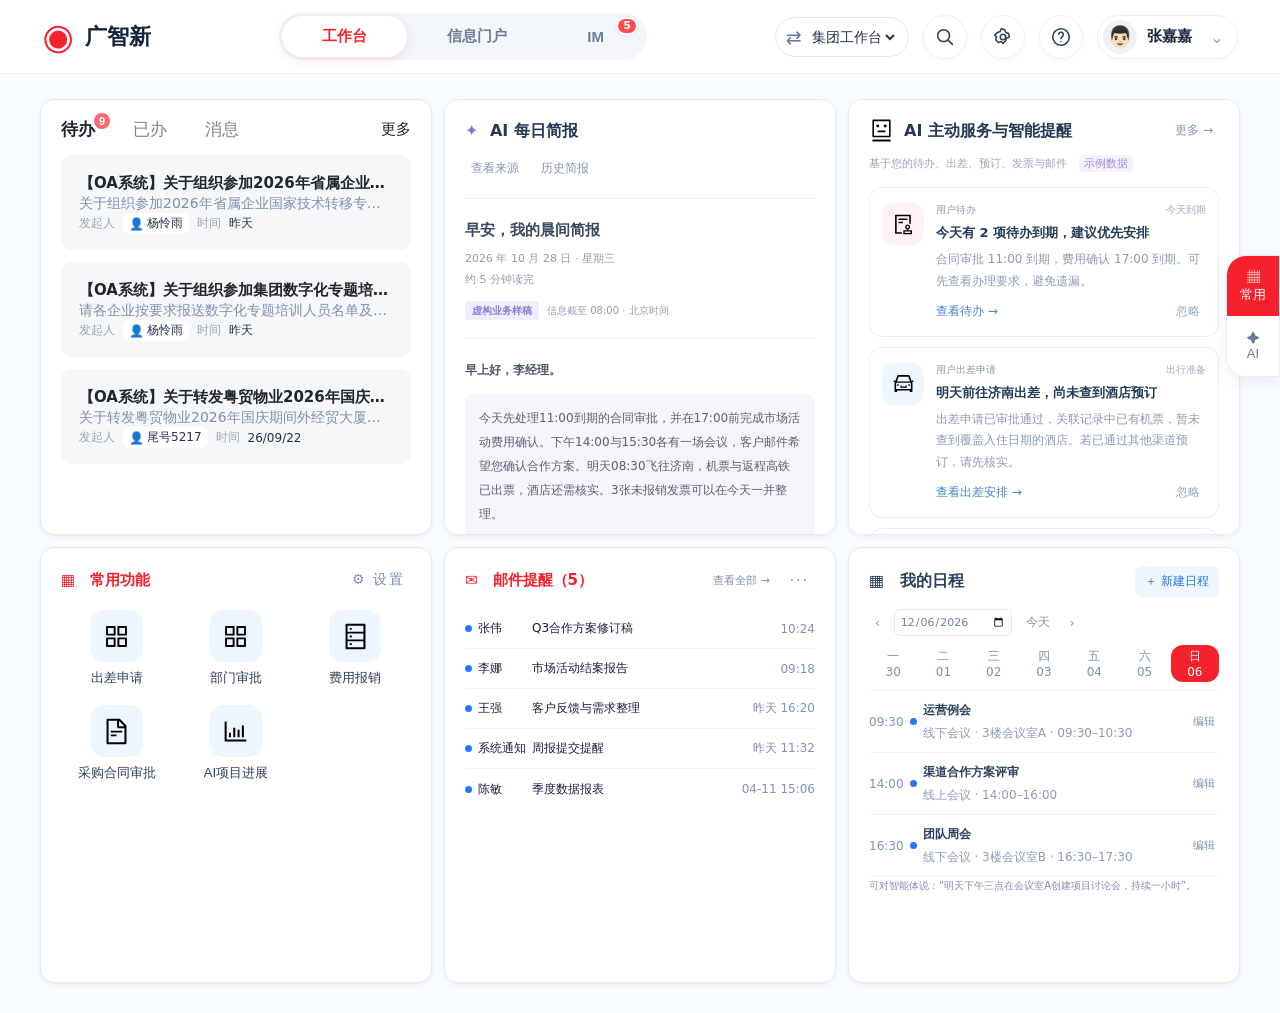
==== commit 2ff05742: "Add portal cards, multi-portal switching and administration deletion flows" ====
--- a/guangxin/index.html
+++ b/guangxin/index.html
@@ -147,4 +147,4 @@
 let kbTab='通用';const kbData=[['财务相关',93,'尚旭辉','2026-01-28 20:58'],['法务相关',324,'系统管理员','2026-07-30 11:40'],['通用',150,'系统管理员','2026-07-08 16:08'],['人力相关',55,'系统管理员','2026-01-29 11:45']];function openKnowledge(){resourceOpen();resourceContent.innerHTML='<div class="rs-top">'+['通用','组织知识库','团队知识库','个人知识库'].map(t=>'<button class="'+(t===kbTab?'active':'')+'" data-kb-tab="'+t+'">'+t+'</button>').join('')+'<div class="rs-capacity"><span style="color:#4b89ff">746.4 MB</span> 可用，共750 MB ⓘ<progress value="746.4" max="750"></progress></div><button id="kbGlobal" style="color:#1677ff">⌕ 全局搜索</button><button id="kbManage" style="color:#1677ff">⚙ 管理知识库</button></div><div class="rs-tools"><input id="kbFrom" type="date" aria-label="开始日期">至<input id="kbTo" type="date" aria-label="结束日期"><input id="kbSearch" placeholder="⌕ 请输入关键词"></div><div class="rs-cards" id="kbCards"></div>';function cards(){let q=document.querySelector('#kbSearch').value,from=document.querySelector('#kbFrom').value,to=document.querySelector('#kbTo').value;let data=kbData.filter(x=>x[0].includes(q)&&(!from||x[3].slice(0,10)>=from)&&(!to||x[3].slice(0,10)<=to));document.querySelector('#kbCards').innerHTML=data.map(x=>'<button class="rs-card" data-kb="'+x[0]+'"><div class="rs-card-head"><span class="rs-book">📚</span><div><b>'+x[0]+'</b>文档数：'+x[1]+'份</div></div><p>♙　'+x[2]+'</p><p>▦　'+x[3]+'</p><p>▤　-</p></button>').join('')||'<p class="rs-empty">暂无匹配知识库</p>';document.querySelectorAll('[data-kb]').forEach(b=>b.onclick=()=>resourceInfo(b.dataset.kb,'制度文件、业务指南与常见问题。当前为知识库原型预览。'))}cards();document.querySelectorAll('[data-kb-tab]').forEach(b=>b.onclick=()=>{kbTab=b.dataset.kbTab;openKnowledge()});['kbSearch','kbFrom','kbTo'].forEach(id=>document.querySelector('#'+id).oninput=cards);document.querySelector('#kbGlobal').onclick=()=>document.querySelector('#kbSearch').focus();document.querySelector('#kbManage').onclick=()=>resourceInfo('管理知识库','可管理知识库分类、文档与成员权限。当前为交互原型。')}
 let driveItems=[{id:1,name:'123',type:'folder',size:'-',date:'01-19 18:57',parent:0},{id:2,name:'Screenshot_2026-05-26-17-01-06-84_4c36598.png',type:'image',size:'413.75 KB',date:'05-26 17:01',parent:0},{id:3,name:'关于印发《广东省广新控股集团有限公司筹融资管理办法》.pdf',type:'pdf',size:'1.38 MB',date:'01-08 09:23',parent:0}];let driveParent=0;function openDrive(){resourceOpen();resourceContent.innerHTML='<div class="drive-grid"><aside class="drive-side"><input class="drive-search" id="folderSearch" placeholder="请输入文件夹名称"><button class="rs-action" id="driveNew">＋</button><div id="driveTree"></div></aside><main class="drive-main"><h3 id="drivePath">根目录</h3><div class="rs-tools"><input id="driveSearch" placeholder="搜索　⌕"><b>文件类型：</b><select id="driveType"><option value="">请选择</option><option value="folder">文件夹</option><option value="image">图片</option><option value="pdf">PDF</option><option value="file">其他文件</option></select><button id="driveRefresh">⟳</button><button id="driveBatch" style="margin-left:auto">批量删除</button><button id="driveUpload" class="rs-primary">☁ 上传文件</button><input type="file" id="driveFile" hidden multiple></div><div class="drive-table-wrap"><table class="drive-table"><thead><tr><th><input type="checkbox" id="driveAll" aria-label="全选"></th><th>名称</th><th>文件大小</th><th>创建时间</th><th>操作</th></tr></thead><tbody id="driveRows"></tbody></table></div></main></div>';renderDrive();document.querySelector('#driveSearch').oninput=renderDrive;document.querySelector('#driveType').onchange=renderDrive;document.querySelector('#folderSearch').oninput=renderDrive;document.querySelector('#driveRefresh').onclick=()=>{document.querySelector('#driveSearch').value='';document.querySelector('#driveType').value='';renderDrive()};document.querySelector('#driveNew').onclick=()=>{let name=window.prompt('请输入文件夹名称');if(name?.trim()){driveItems.push({id:Date.now(),name:name.trim(),type:'folder',size:'-',date:'10-26 14:00',parent:driveParent});renderDrive()}};document.querySelector('#driveUpload').onclick=()=>document.querySelector('#driveFile').click();document.querySelector('#driveFile').onchange=function(){for(let f of this.files)driveItems.push({id:Date.now()+Math.random(),name:f.name,type:f.type.startsWith('image/')?'image':f.type==='application/pdf'?'pdf':'file',size:(f.size/1024).toFixed(2)+' KB',date:'10-26 14:00',parent:driveParent,file:f});renderDrive()};document.querySelector('#driveAll').onchange=function(){document.querySelectorAll('[data-drive-check]').forEach(x=>x.checked=this.checked)};document.querySelector('#driveBatch').onclick=()=>{let ids=[...document.querySelectorAll('[data-drive-check]:checked')].map(x=>Number(x.dataset.driveCheck));driveItems=driveItems.filter(x=>!ids.includes(x.id));renderDrive()}}
 function renderDrive(){let q=document.querySelector('#driveSearch').value,type=document.querySelector('#driveType').value;document.querySelector('#drivePath').textContent=driveParent?(driveItems.find(x=>x.id===driveParent)?.name||'根目录'):'根目录';let tree=document.querySelector('#driveTree');tree.replaceChildren();function folder(name,id){let b=document.createElement('button');b.className='drive-folder'+(driveParent===id?' active':'');b.textContent='📂 '+name;b.onclick=()=>{driveParent=id;renderDrive()};tree.append(b)}folder('根目录',0);driveItems.filter(x=>x.type==='folder'&&x.name.includes(document.querySelector('#folderSearch').value)).forEach(x=>folder('　'+x.name,x.id));let body=document.querySelector('#driveRows');body.replaceChildren();driveItems.filter(x=>x.parent===driveParent&&x.name.includes(q)&&(!type||x.type===type)).forEach(x=>{let tr=document.createElement('tr');let td=document.createElement('td'),check=document.createElement('input');check.type='checkbox';check.dataset.driveCheck=x.id;td.append(check);tr.append(td);td=document.createElement('td');td.className='name';td.textContent=(x.type==='folder'?'📂 ':x.type==='pdf'?'📕 ':'▧ ')+x.name;td.onclick=()=>{if(x.type==='folder'){driveParent=x.id;renderDrive()}else resourceInfo(x.name,'文件大小：'+x.size+'，创建时间：'+x.date)};tr.append(td);[x.size,x.date].forEach(v=>{let t=document.createElement('td');t.textContent=v;tr.append(t)});let ops=document.createElement('td');['移动','重命名','导出',...(x.type==='folder'?[]:['发送']),'删除',...(x.type==='folder'?[]:['预览'])].forEach(action=>{let b=document.createElement('button');b.textContent=action;if(action==='删除')b.className='danger';b.onclick=()=>{if(action==='删除'){driveItems=driveItems.filter(v=>v.id!==x.id);renderDrive()}else if(action==='重命名'){let n=window.prompt('重命名',x.name);if(n?.trim()){x.name=n.trim();renderDrive()}}else if(action==='移动'){let n=window.prompt('输入目标文件夹名称，输入根目录返回根目录','根目录');let target=n==='根目录'?0:driveItems.find(v=>v.type==='folder'&&v.name===n&&v.id!==x.id)?.id;if(target!==undefined){x.parent=target;renderDrive()}else if(n)show('未找到目标文件夹')}else if(action==='导出'&&x.file){let a=document.createElement('a');a.href=URL.createObjectURL(x.file);a.download=x.name;a.click();setTimeout(()=>URL.revokeObjectURL(a.href),1000)}else resourceInfo(x.name,action==='发送'?'请选择 IM 联系人进行分享（原型演示）。':action==='导出'?'示例文件未附带原始文档，上传本地文件后可以导出。':'文件大小：'+x.size+'，创建时间：'+x.date)};ops.append(b)});tr.append(ops);body.append(tr)})}
-document.querySelectorAll('.workspace-nav button').forEach(b=>{let t=b.textContent.trim();if(t==='知识库')b.onclick=openKnowledge;if(t==='云盘')b.onclick=openDrive});const resourceHost=document.querySelector('.layout > .main');resourceHost.append(document.querySelector('#resourceView'));function restoreWorkspace(){resourceHost.classList.remove('show-resource');document.querySelector('.layout').classList.remove('resource-layout');resource.style.display='none';document.querySelectorAll('.workspace-nav button').forEach(b=>b.classList.remove('active'))}resourceOpen=function(){document.querySelector('.layout').style.display='';document.querySelector('.layout').classList.add('resource-layout');document.querySelector('.work').style.display='none';document.querySelector('.float').style.display='block';resourceHost.classList.add('show-resource');resource.style.display='block'};document.querySelector('#resourceBack').onclick=restoreWorkspace;document.querySelector('#newChat').addEventListener('click',restoreWorkspace);document.querySelectorAll('.workspace-nav button').forEach(b=>b.addEventListener('click',()=>{document.querySelectorAll('.workspace-nav button').forEach(x=>x.classList.toggle('active',x===b))}));document.querySelectorAll('.float button')[0].onclick=()=>{restoreWorkspace();document.querySelector('.layout').style.display='';document.querySelector('.work').style.display='none';document.querySelectorAll('.float button').forEach((b,i)=>{b.classList.toggle('active',i===0);b.style.removeProperty('background');b.style.removeProperty('color')})};document.querySelectorAll('.tabs button').forEach(b=>b.addEventListener('click',()=>{if(b.textContent==='工作台')restoreWorkspace()}));const subscriptionDefaults={industries:['人工智能','制造业'],topics:['企业数字化','产业协同'],keywords:'广新集团，AIGC',regions:['全国','广东'],types:['行业新闻','政策解读','企业动态'],sources:['官方媒体','行业媒体','政府网站'],blockedKeywords:'',blockedSources:'',role:'',personalize:true,frequency:'每日更新',notification:'仅页面展示',major:false};function subscriptionLoad(){try{return {...subscriptionDefaults,...JSON.parse(localStorage.getItem('news-subscription-v2')||'{}')}}catch{return {...subscriptionDefaults}}}function openSubscriptions(){const d=subscriptionLoad();ptDialog.classList.add('subscription-dialog');document.querySelector('#ptDialogTitle').textContent='资讯订阅设置';const body=document.querySelector('#ptDialogBody');function chips(key,values){return '<div class="sub-chips">'+values.map((v,i)=>'<label class="sub-chip"><input type="checkbox" name="'+key+'" value="'+v+'" '+(d[key].includes(v)?'checked':'')+'>'+v+'</label>').join('')+'</div>'}function field(title,content,note=''){return '<section class="sub-field"><h4>'+title+'</h4>'+content+(note?'<div class="sub-help">'+note+'</div>':'')+'</section>'}function input(key,placeholder){return '<input class="sub-input" id="sub-'+key+'" placeholder="'+placeholder+'">'}function select(key,values){return '<select class="sub-select" id="sub-'+key+'">'+values.map(v=>'<option>'+v+'</option>').join('')+'</select>'}body.innerHTML='<form id="subscriptionForm"><div class="sub-scroll"><p class="sub-intro">选择关注的行业和主题，为你推荐更相关的外网资讯。更多偏好可在高级设置中调整。</p><div class="sub-error" id="subError" role="alert"></div>'+field('关注行业 <small>必选 · 可多选</small>',chips('industries',['人工智能','制造业','新材料','国际贸易','金融投资','新能源','现代服务业','其他']))+field('关注主题 <small>必选 · 可多选</small>',chips('topics',['企业数字化','供应链','产业投资','绿色低碳','产业协同','科技创新','市场动态','风险管理']))+field('关键词订阅',input('keywords','输入关键词、企业或产品名称，以逗号分隔'),'例如：广新集团、AIGC、产业链协同。用于匹配资讯标题和正文。')+'<details class="sub-advanced"><summary>高级设置：来源、屏蔽与提醒</summary>'+field('关注地区',chips('regions',['全国','广东','长三角','京津冀','东南亚','欧洲','北美','全球']))+field('内容类型',chips('types',['行业新闻','政策解读','研究报告','企业动态','深度分析']))+field('来源偏好',chips('sources',['官方媒体','行业媒体','政府网站','研究机构','企业官网']),'具体新闻渠道由管理员维护；资讯卡片保留来源和原文入口。')+field('与我有关',input('role','填写岗位或业务领域，例如：供应链管理、新材料投资'),'仅使用你主动填写的信息匹配“与我有关”的资讯。')+'<div class="sub-two">'+field('屏蔽关键词',input('blockedKeywords','例如：娱乐，以逗号分隔'))+field('屏蔽来源',input('blockedSources','输入媒体名称或域名，以逗号分隔'))+'</div><label class="sub-toggle"><input type="checkbox" id="sub-personalize"><span>允许根据阅读行为优化推荐<small>结合阅读、收藏和“感兴趣”反馈调整推荐，关闭后仅按主动订阅匹配。</small></span></label><div class="sub-two">'+field('更新频率',select('frequency',['实时更新','每日更新','每周摘要']))+field('提醒方式',select('notification',['仅页面展示','站内消息','IM 数字员工提醒']))+'</div><label class="sub-toggle"><input type="checkbox" id="sub-major"><span>重大资讯单独提醒<small>仅提醒与订阅范围相关的重大新闻和政策变化。</small></span></label></details></div><div class="sub-footer"><button type="button" class="sub-reset" id="subReset">恢复默认</button><button type="button" id="subCancel">取消</button><button type="submit" class="sub-save">保存订阅</button></div></form>';['keywords','role','blockedKeywords','blockedSources','frequency','notification'].forEach(k=>document.querySelector('#sub-'+k).value=d[k]);['personalize','major'].forEach(k=>document.querySelector('#sub-'+k).checked=d[k]);document.querySelector('#subCancel').onclick=()=>ptDialog.close();document.querySelector('#subReset').onclick=()=>{document.querySelectorAll('#subscriptionForm input[type=checkbox][name]').forEach(i=>i.checked=subscriptionDefaults[i.name].includes(i.value));['keywords','role','blockedKeywords','blockedSources','frequency','notification'].forEach(k=>document.querySelector('#sub-'+k).value=subscriptionDefaults[k]);['personalize','major'].forEach(k=>document.querySelector('#sub-'+k).checked=subscriptionDefaults[k])};document.querySelector('#subscriptionForm').onsubmit=e=>{e.preventDefault();const next={};['industries','topics','regions','types','sources'].forEach(k=>next[k]=[...document.querySelectorAll('#subscriptionForm input[name='+k+']:checked')].map(i=>i.value));if(!next.industries.length||!next.topics.length){document.querySelector('#subError').textContent='请至少选择一个关注行业和一个关注主题。';document.querySelector('.sub-scroll').scrollTop=0;return}['keywords','role','blockedKeywords','blockedSources','frequency','notification'].forEach(k=>next[k]=document.querySelector('#sub-'+k).value.trim());['personalize','major'].forEach(k=>next[k]=document.querySelector('#sub-'+k).checked);Object.assign(next,window.readAiSubscriptionMetadata?.()||{});localStorage.setItem('news-subscription-v2',JSON.stringify(next));ptDialog.close();show('订阅偏好已保存到本机')};window.setupAiSubscriptions?.(d);if(!ptDialog.open)ptDialog.showModal()}ptDialog.addEventListener('close',()=>ptDialog.classList.remove('subscription-dialog'));document.querySelector('#ptSubscribe').onclick=openSubscriptions;</script><section id="layoutDesigner" hidden><header class="ld-header"><button id="ldBack">‹ 返回门户</button><button id="ldLibraryToggle" aria-expanded="false">☰ 组件库</button><strong>企业门户自定义设计器</strong><nav class="ld-device-tabs" aria-label="设计终端"><button class="active" data-device="web">▣ 网页端</button><button data-device="mobile">▯ 移动端</button></nav><span>● 自由拖拉拽画布</span><button id="ldAiDesign">✦ AI 设计</button><button id="ldReset">⟲ 重置布局</button><button id="ldSave">▣ 保存并生效</button></header><div class="ld-body"><aside class="ld-library"><h3>组件库 <small>共 13 个可用</small></h3><div id="ldLibrary"></div></aside><main id="ldCanvas"></main></div></section><script>(()=>{document.querySelector('.cw-middle>.cw-box:first-child').outerHTML=UnifiedTasks.markup();const definitions=[['reminders','AI每日简报','robot'],['todo','统一待办','audit'],['schedule','我的日程','calendar'],['mail','邮件提醒','bell'],['approval','我的审批','audit'],['apps','常用功能','appstore'],['portalBanner','门户轮播横幅','home'],['portalNews','AI智能资讯','bar-chart'],['portalGroup','集团综合资讯','file-text'],['portalReminders','门户智能提醒','robot'],['portalNotices','最新通知','bell'],['portalAnnouncements','最新公告','file-text'],['hotTracking','AI热点追踪与事件演化','global']];definitions.push(...ComponentRegistry.custom().map(c=>[c.id,c.name,'appstore']));const originals={apps:document.querySelector('.cw-bottom>.cw-box:last-child').outerHTML,todo:document.querySelector('.cw-middle>.cw-box:first-child').outerHTML,mail:document.querySelector('.cw-bottom>.cw-box:first-child').outerHTML,schedule:document.querySelector('.cw-middle>.cw-box:last-child').outerHTML,reminders:document.querySelector('.cw-reminders').outerHTML,approval:document.querySelector('.cw-bottom>.cw-box:nth-child(2)').outerHTML};Object.assign(originals,{portalBanner:document.querySelector('.pt-banner').outerHTML,portalNews:document.querySelector('.pt-left>.pt-panel').outerHTML,portalGroup:document.querySelector('.pt-left>.pt-panel:last-child').outerHTML,portalReminders:document.querySelector('.pt-right>.pt-panel').outerHTML,portalNotices:document.querySelectorAll('.pt-right>.pt-panel')[1].outerHTML,portalAnnouncements:document.querySelectorAll('.pt-right>.pt-panel')[2].outerHTML});let defaultLayout=(ComponentAccess.initial('work')?.components||PortalDefaults.components).slice();let draft=[],dragIndex=null,dragType=null;let widgetSizes={};try{widgetSizes=JSON.parse(localStorage.getItem('work-widget-sizes-v1')||'{}')}catch{};const designer=document.querySelector('#layoutDesigner'),canvas=document.querySelector('#ldCanvas');function load(){if(ComponentAccess.initial('work')&&!ComponentAccess.hasPersonalWork())return ComponentAccess.initial('work').components.slice();try{let v=JSON.parse(localStorage.getItem('work-layout-v1'));return Array.isArray(v)?[...new Set(v.filter(t=>definitions.some(d=>d[0]===t)))]:defaultLayout.slice()}catch{return defaultLayout.slice()}}function content(type){if(type==='todo')return UnifiedTasks.markup();if(type.startsWith('custom_'))return ComponentRegistry.render(type);if(type==='schedule')return CalendarService.markup();if(type==='portalReminders')return ProactiveService.markup();if(type==='reminders')return DailyBrief.markup();if(type==='hotTracking')return HotTracking.markup();if(originals[type])return originals[type];let def=definitions.find(x=>x[0]===type);if(type==='systems')return '<h3>系统导航</h3><div class="ld-system">'+['OA','财务系统','资管平台','科创系统','法务系统','投资管理'].map(t=>'<div><img src="portal-prototype/assets/icons/database.svg" alt="">'+t+'</div>').join('')+'</div>';if(type==='heading')return '<div class="ld-heading-preview" contenteditable="true">工作专区</div>';return '<h3>'+def[1]+'</h3><div class="ld-system">'+(type==='agents'?['办公助手','写作助手','数据分析']:type==='news'?['集团战略工作会议','产业链数字化升级','数字创新专题培训']:['集团最新公告','办公区网络维护','员工体检通知']).map(t=>'<div>'+t+'</div>').join('')+'</div>'}function draw(){draft=draft.filter(t=>ComponentAccess.designAllowed(t));draft=[...new Set(draft)].filter(t=>definitions.some(d=>d[0]===t));refreshDeviceLibrary();canvas.replaceChildren();draft.forEach((type,i)=>{let card=document.createElement('article');card.className='ld-widget';card.draggable=true;card.dataset.type=type;card.innerHTML='<button class="ld-remove" title="移除组件">×</button>'+content(type);card.querySelectorAll('[id]').forEach(x=>x.removeAttribute('id'));const sizeKey=type+'-'+i;const savedSize=null;if(savedSize){card.style.width=savedSize.width+'px';card.style.height=savedSize.height+'px';card.style.overflow='auto'}const resize=document.createElement('span');resize.className='ld-resize';resize.title='按住右下角拖动调整大小';resize.setAttribute('aria-label','调整组件大小');card.append(resize);resize.onpointerdown=e=>{e.preventDefault();e.stopPropagation();card.draggable=false;resize.setPointerCapture(e.pointerId);const startX=e.clientX,startY=e.clientY,rect=card.getBoundingClientRect();card.classList.add('resizing');resize.onpointermove=ev=>{const width=Math.max(280,Math.min(canvas.clientWidth-52,rect.width+ev.clientX-startX));const height=Math.max(150,rect.height+ev.clientY-startY);card.style.width=width+'px';card.style.height=height+'px';card.style.overflow='auto';widgetSizes[sizeKey]={width:Math.round(width),height:Math.round(height)}};const finish=()=>{card.draggable=true;card.classList.remove('resizing');resize.onpointermove=null;resize.onpointerup=null;resize.onpointercancel=null};resize.onpointerup=finish;resize.onpointercancel=finish};card.querySelector('.ld-remove').onclick=()=>{draft.splice(i,1);draw()};card.onclick=()=>{canvas.querySelectorAll('.ld-widget').forEach(x=>x.classList.toggle('selected',x===card))};card.ondragstart=e=>{dragIndex=i;dragType=null;e.dataTransfer.setData('text/plain',type)};card.ondragover=e=>e.preventDefault();card.ondrop=e=>{e.preventDefault();e.stopPropagation();if(dragType&&!draft.includes(dragType)){draft.splice(i,0,dragType)}else if(dragIndex!==null){let item=draft.splice(dragIndex,1)[0];draft.splice(i,0,item)}dragIndex=null;dragType=null;draw()};canvas.append(card)});if(!draft.length)canvas.innerHTML='<div class="ld-empty">从左侧点击或拖入组件，开始配置布局</div>'}definitions.forEach(([type,title,icon])=>{let b=document.createElement('button');b.className='ld-source';b.draggable=true;b.innerHTML='<span class="ld-source-title"></span><div class="ld-preview-window"><div class="ld-preview-content"></div></div>';b.querySelector('.ld-source-title').textContent=title;const preview=b.querySelector('.ld-preview-content');preview.innerHTML=content(type);preview.querySelectorAll('[id]').forEach(el=>el.removeAttribute('id'));preview.querySelectorAll('button,input,select,textarea,a').forEach(el=>{el.setAttribute('tabindex','-1');el.removeAttribute('onclick')});b.onclick=()=>{if(draft.includes(type))return;draft.push(type);draw()};b.ondragstart=e=>{dragIndex=null;dragType=type;e.dataTransfer.setData('text/plain',type)};document.querySelector('#ldLibrary').append(b)});canvas.ondragover=e=>e.preventDefault();canvas.ondrop=e=>{e.preventDefault();if(dragType){if(!draft.includes(dragType))draft.push(dragType);dragType=null;draw()}};const liveWorkNodes={reminders:document.querySelector('.cw-reminders'),todo:document.querySelector('.cw-middle>.cw-box:first-child'),schedule:document.querySelector('.cw-middle>.cw-box:last-child'),mail:document.querySelector('.cw-bottom>.cw-box:first-child'),approval:document.querySelector('.cw-bottom>.cw-box:nth-child(2)'),apps:document.querySelector('.cw-bottom>.cw-box:last-child')};function apply(layout){layout=layout.filter(t=>ComponentAccess.allowed(t));let grid=document.querySelector('#savedWorkGrid');if(!grid){grid=document.createElement('div');grid.id='savedWorkGrid';document.querySelector('.work').append(grid)}Object.values(liveWorkNodes).forEach(el=>{if(el)el.remove()});grid.replaceChildren();document.querySelectorAll('.work>.cw-middle,.work>.cw-bottom').forEach(el=>el.style.display='none');const used=new Set();layout.forEach((type,i)=>{let el;if(liveWorkNodes[type]&&!used.has(type)){el=liveWorkNodes[type];used.add(type)}else{el=document.createElement('article');el.className='cw-box';el.innerHTML=content(type);el.querySelectorAll('[id]').forEach(n=>n.removeAttribute('id'))}el.style.display='';el.style.order='';el.style.margin='0';el.style.minWidth='0';el.style.width='';el.style.height='';el.style.overflow='';el.style.gridColumn='';const size=null;if(size){el.style.width='min(100%, '+size.width+'px)';el.style.height=size.height+'px';el.style.overflow='auto';if(size.width>canvas.clientWidth/2&&canvas.clientWidth>0)el.style.gridColumn='1 / -1'}let frame=document.createElement('article');frame.className='ld-widget';frame.dataset.type=type;frame.append(el);grid.append(frame)});if(!layout.length){let empty=document.createElement('p');empty.className='rs-empty';empty.textContent='暂无组件，点击编辑布局添加内容';grid.append(empty)}}let designDevice='web';let webDraft=null,mobileDraft=null;const mobileTypes=['reminders','apps','todo','approval','schedule','mail','portalBanner','portalNotices','portalAnnouncements','hotTracking'];function refreshDeviceLibrary(){let available=0;document.querySelectorAll('#ldLibrary .ld-source').forEach((b,i)=>{const type=definitions[i][0];b.hidden=!ComponentAccess.designAllowed(type)||draft.includes(type)||(designDevice==='mobile'&&!mobileTypes.includes(type));if(!b.hidden)available++});document.querySelector('.ld-library h3 small').textContent='共 '+available+' 个可用';designer.classList.toggle('mobile-device',designDevice==='mobile');document.querySelectorAll('[data-device]').forEach(b=>{b.classList.toggle('active',b.dataset.device===designDevice);b.setAttribute('aria-selected',String(b.dataset.device===designDevice))})}canvas.addEventListener('designer-mobile-reorder',e=>{if(designDevice!=='mobile')return;const {from,to}=e.detail;if(from<0||from>=draft.length)return;const [item]=draft.splice(from,1);draft.splice(Math.max(0,Math.min(draft.length,to)),0,item);draw()});document.querySelectorAll('[data-device]').forEach(b=>b.onclick=()=>{if(b.dataset.device===designDevice)return;if(designDevice==='web')webDraft=draft.slice();else mobileDraft=draft.slice();designDevice=b.dataset.device;if(designDevice==='web')draft=(webDraft||load()).slice();else{if(!mobileDraft){try{mobileDraft=JSON.parse(localStorage.getItem('work-mobile-layout-v1')||'null')}catch{}if(!Array.isArray(mobileDraft))mobileDraft=['apps','todo','approval','schedule','portalNotices']}draft=mobileDraft.slice()}refreshDeviceLibrary();draw()});document.querySelector('#editWork').onclick=()=>{designDevice='web';draft=load().slice();webDraft=draft.slice();refreshDeviceLibrary();draw();designer.hidden=false};document.querySelector('#ldBack').onclick=()=>{designer.hidden=true};document.querySelector('#ldReset').onclick=()=>{draft=designDevice==='mobile'?['apps','todo','approval','schedule','portalNotices']:defaultLayout.slice();widgetSizes={};draw()};document.querySelector('#ldSave').onclick=()=>{if(designDevice==='mobile'){localStorage.setItem('work-mobile-layout-v1',JSON.stringify(draft));designer.hidden=true;show('移动端布局已保存');return}localStorage.setItem('gx-personal-work-layout','1');localStorage.setItem('work-layout-v1',JSON.stringify(draft));localStorage.setItem('work-widget-sizes-v1',JSON.stringify(widgetSizes));apply(draft);designer.hidden=true;show('布局已保存并生效')};window.PortalDesigner={refreshDefinitions(){ComponentRegistry.custom().forEach(c=>{const d=definitions.find(d=>d[0]===c.id);if(d)d[1]=c.name;else definitions.push([c.id,c.name,'appstore'])})},renderComponent(type){if(type==='apps'){const live=document.querySelector('.work .cw-apps')?.closest('.cw-box');if(live)return live.outerHTML}return content(type)},snapshot(){return {device:designDevice,components:draft.slice(),catalog:definitions.filter(d=>ComponentAccess.designAllowed(d[0])&&(designDevice!=='mobile'||mobileTypes.includes(d[0]))).map(([type,name])=>({type,name}))}},replace(list){const allowed=definitions.filter(d=>ComponentAccess.designAllowed(d[0])&&(designDevice!=='mobile'||mobileTypes.includes(d[0]))).map(d=>d[0]);draft=[...new Set(list)].filter(t=>allowed.includes(t));draw()}};apply(load())})();</script><script>(()=>{function defaultCommon(){document.querySelector('.layout').style.display='none';document.querySelector('.work').style.display='block';document.querySelector('.float').style.display='flex';document.querySelectorAll('.float button').forEach((b,i)=>{b.classList.toggle('active',i===1);b.setAttribute('aria-selected',String(i===1));b.style.removeProperty('background');b.style.removeProperty('color')});document.querySelector('#resourceView').style.display='none'}document.querySelectorAll('.tabs button').forEach(b=>{if(b.textContent.trim()==='工作台')b.addEventListener('click',defaultCommon)});defaultCommon()})();</script><script>document.querySelectorAll('.tabs button').forEach(button=>button.addEventListener('click',()=>{if(button.textContent.trim()!=='工作台'){document.querySelector('.work').style.display='none';document.querySelector('.layout').style.display='none';document.querySelector('.float').style.display='none';document.querySelector('#resourceView').style.display='none'}}));</script><script>(()=>{const d=document.querySelector('#layoutDesigner'),toggle=document.querySelector('#ldLibraryToggle');function setLibrary(open){d.classList.toggle('library-open',open);toggle.setAttribute('aria-expanded',String(open))}toggle.onclick=()=>setLibrary(!d.classList.contains('library-open'));const close=document.createElement('button');close.className='ld-library-close';close.textContent='×';close.setAttribute('aria-label','收起组件库');close.onclick=()=>setLibrary(false);document.querySelector('.ld-library h3').prepend(close);document.querySelector('#ldCanvas').addEventListener('drop',()=>setLibrary(false));document.querySelector('#ldLibrary').addEventListener('click',e=>{if(e.target.closest('.ld-source'))setLibrary(false)});document.querySelector('#editWork').addEventListener('click',()=>setLibrary(false));document.addEventListener('keydown',e=>{if(e.key==='Escape'&&!d.hidden)setLibrary(false)})})();</script><script src="canvas-geometry.js"></script><script src="layout-grid.js?v=20261028-default-reference"></script><script>(()=>{const timers=new WeakMap();document.addEventListener('scroll',event=>{const el=event.target===document?document.documentElement:event.target;if(!(el instanceof Element))return;el.classList.add('is-scrolling');clearTimeout(timers.get(el));timers.set(el,setTimeout(()=>{el.classList.remove('is-scrolling');timers.delete(el)},800));},true)})();</script><script src="component-actions.js?v=20261028-news-actions"></script><script src="ai-designer.js"></script><script src="ai-intent-search.js"></script><script src="portal-presets.js"></script><script src="admin-component-cards.js"></script><script src="external-systems.js"></script><script src="portal-management-admin.js"></script><script src="group-member-preview.js"></script><script src="system-admin.js"></script><script src="quick-entries.js"></script><script src="idle-logout.js"></script><script src="top-navigation.js"></script></body></html>
+document.querySelectorAll('.workspace-nav button').forEach(b=>{let t=b.textContent.trim();if(t==='知识库')b.onclick=openKnowledge;if(t==='云盘')b.onclick=openDrive});const resourceHost=document.querySelector('.layout > .main');resourceHost.append(document.querySelector('#resourceView'));function restoreWorkspace(){resourceHost.classList.remove('show-resource');document.querySelector('.layout').classList.remove('resource-layout');resource.style.display='none';document.querySelectorAll('.workspace-nav button').forEach(b=>b.classList.remove('active'))}resourceOpen=function(){document.querySelector('.layout').style.display='';document.querySelector('.layout').classList.add('resource-layout');document.querySelector('.work').style.display='none';document.querySelector('.float').style.display='block';resourceHost.classList.add('show-resource');resource.style.display='block'};document.querySelector('#resourceBack').onclick=restoreWorkspace;document.querySelector('#newChat').addEventListener('click',restoreWorkspace);document.querySelectorAll('.workspace-nav button').forEach(b=>b.addEventListener('click',()=>{document.querySelectorAll('.workspace-nav button').forEach(x=>x.classList.toggle('active',x===b))}));document.querySelectorAll('.float button')[0].onclick=()=>{restoreWorkspace();document.querySelector('.layout').style.display='';document.querySelector('.work').style.display='none';document.querySelectorAll('.float button').forEach((b,i)=>{b.classList.toggle('active',i===0);b.style.removeProperty('background');b.style.removeProperty('color')})};document.querySelectorAll('.tabs button').forEach(b=>b.addEventListener('click',()=>{if(b.textContent==='工作台')restoreWorkspace()}));const subscriptionDefaults={industries:['人工智能','制造业'],topics:['企业数字化','产业协同'],keywords:'广新集团，AIGC',regions:['全国','广东'],types:['行业新闻','政策解读','企业动态'],sources:['官方媒体','行业媒体','政府网站'],blockedKeywords:'',blockedSources:'',role:'',personalize:true,frequency:'每日更新',notification:'仅页面展示',major:false};function subscriptionLoad(){try{return {...subscriptionDefaults,...JSON.parse(localStorage.getItem('news-subscription-v2')||'{}')}}catch{return {...subscriptionDefaults}}}function openSubscriptions(){const d=subscriptionLoad();ptDialog.classList.add('subscription-dialog');document.querySelector('#ptDialogTitle').textContent='资讯订阅设置';const body=document.querySelector('#ptDialogBody');function chips(key,values){return '<div class="sub-chips">'+values.map((v,i)=>'<label class="sub-chip"><input type="checkbox" name="'+key+'" value="'+v+'" '+(d[key].includes(v)?'checked':'')+'>'+v+'</label>').join('')+'</div>'}function field(title,content,note=''){return '<section class="sub-field"><h4>'+title+'</h4>'+content+(note?'<div class="sub-help">'+note+'</div>':'')+'</section>'}function input(key,placeholder){return '<input class="sub-input" id="sub-'+key+'" placeholder="'+placeholder+'">'}function select(key,values){return '<select class="sub-select" id="sub-'+key+'">'+values.map(v=>'<option>'+v+'</option>').join('')+'</select>'}body.innerHTML='<form id="subscriptionForm"><div class="sub-scroll"><p class="sub-intro">选择关注的行业和主题，为你推荐更相关的外网资讯。更多偏好可在高级设置中调整。</p><div class="sub-error" id="subError" role="alert"></div>'+field('关注行业 <small>必选 · 可多选</small>',chips('industries',['人工智能','制造业','新材料','国际贸易','金融投资','新能源','现代服务业','其他']))+field('关注主题 <small>必选 · 可多选</small>',chips('topics',['企业数字化','供应链','产业投资','绿色低碳','产业协同','科技创新','市场动态','风险管理']))+field('关键词订阅',input('keywords','输入关键词、企业或产品名称，以逗号分隔'),'例如：广新集团、AIGC、产业链协同。用于匹配资讯标题和正文。')+'<details class="sub-advanced"><summary>高级设置：来源、屏蔽与提醒</summary>'+field('关注地区',chips('regions',['全国','广东','长三角','京津冀','东南亚','欧洲','北美','全球']))+field('内容类型',chips('types',['行业新闻','政策解读','研究报告','企业动态','深度分析']))+field('来源偏好',chips('sources',['官方媒体','行业媒体','政府网站','研究机构','企业官网']),'具体新闻渠道由管理员维护；资讯卡片保留来源和原文入口。')+field('与我有关',input('role','填写岗位或业务领域，例如：供应链管理、新材料投资'),'仅使用你主动填写的信息匹配“与我有关”的资讯。')+'<div class="sub-two">'+field('屏蔽关键词',input('blockedKeywords','例如：娱乐，以逗号分隔'))+field('屏蔽来源',input('blockedSources','输入媒体名称或域名，以逗号分隔'))+'</div><label class="sub-toggle"><input type="checkbox" id="sub-personalize"><span>允许根据阅读行为优化推荐<small>结合阅读、收藏和“感兴趣”反馈调整推荐，关闭后仅按主动订阅匹配。</small></span></label><div class="sub-two">'+field('更新频率',select('frequency',['实时更新','每日更新','每周摘要']))+field('提醒方式',select('notification',['仅页面展示','站内消息','IM 数字员工提醒']))+'</div><label class="sub-toggle"><input type="checkbox" id="sub-major"><span>重大资讯单独提醒<small>仅提醒与订阅范围相关的重大新闻和政策变化。</small></span></label></details></div><div class="sub-footer"><button type="button" class="sub-reset" id="subReset">恢复默认</button><button type="button" id="subCancel">取消</button><button type="submit" class="sub-save">保存订阅</button></div></form>';['keywords','role','blockedKeywords','blockedSources','frequency','notification'].forEach(k=>document.querySelector('#sub-'+k).value=d[k]);['personalize','major'].forEach(k=>document.querySelector('#sub-'+k).checked=d[k]);document.querySelector('#subCancel').onclick=()=>ptDialog.close();document.querySelector('#subReset').onclick=()=>{document.querySelectorAll('#subscriptionForm input[type=checkbox][name]').forEach(i=>i.checked=subscriptionDefaults[i.name].includes(i.value));['keywords','role','blockedKeywords','blockedSources','frequency','notification'].forEach(k=>document.querySelector('#sub-'+k).value=subscriptionDefaults[k]);['personalize','major'].forEach(k=>document.querySelector('#sub-'+k).checked=subscriptionDefaults[k])};document.querySelector('#subscriptionForm').onsubmit=e=>{e.preventDefault();const next={};['industries','topics','regions','types','sources'].forEach(k=>next[k]=[...document.querySelectorAll('#subscriptionForm input[name='+k+']:checked')].map(i=>i.value));if(!next.industries.length||!next.topics.length){document.querySelector('#subError').textContent='请至少选择一个关注行业和一个关注主题。';document.querySelector('.sub-scroll').scrollTop=0;return}['keywords','role','blockedKeywords','blockedSources','frequency','notification'].forEach(k=>next[k]=document.querySelector('#sub-'+k).value.trim());['personalize','major'].forEach(k=>next[k]=document.querySelector('#sub-'+k).checked);Object.assign(next,window.readAiSubscriptionMetadata?.()||{});localStorage.setItem('news-subscription-v2',JSON.stringify(next));ptDialog.close();show('订阅偏好已保存到本机')};window.setupAiSubscriptions?.(d);if(!ptDialog.open)ptDialog.showModal()}ptDialog.addEventListener('close',()=>ptDialog.classList.remove('subscription-dialog'));document.querySelector('#ptSubscribe').onclick=openSubscriptions;</script><section id="layoutDesigner" hidden><header class="ld-header"><button id="ldBack">‹ 返回门户</button><button id="ldLibraryToggle" aria-expanded="false">☰ 组件库</button><strong>企业门户自定义设计器</strong><nav class="ld-device-tabs" aria-label="设计终端"><button class="active" data-device="web">▣ 网页端</button><button data-device="mobile">▯ 移动端</button></nav><span>● 自由拖拉拽画布</span><button id="ldAiDesign">✦ AI 设计</button><button id="ldReset">⟲ 重置布局</button><button id="ldSave">▣ 保存并生效</button></header><div class="ld-body"><aside class="ld-library"><h3>组件库 <small>共 13 个可用</small></h3><div id="ldLibrary"></div></aside><main id="ldCanvas"></main></div></section><script>(()=>{document.querySelector('.cw-middle>.cw-box:first-child').outerHTML=UnifiedTasks.markup();const definitions=[['reminders','AI每日简报','robot'],['todo','统一待办','audit'],['schedule','我的日程','calendar'],['mail','邮件提醒','bell'],['approval','我的审批','audit'],['apps','常用功能','appstore'],['portalBanner','门户轮播横幅','home'],['portalNews','AI智能资讯','bar-chart'],['portalGroup','集团综合资讯','file-text'],['portalReminders','门户智能提醒','robot'],['portalNotices','最新通知','bell'],['portalAnnouncements','最新公告','file-text'],['hotTracking','AI热点追踪与事件演化','global']];definitions.push(...ComponentRegistry.custom().map(c=>[c.id,c.name,'appstore']));const originals={apps:document.querySelector('.cw-bottom>.cw-box:last-child').outerHTML,todo:document.querySelector('.cw-middle>.cw-box:first-child').outerHTML,mail:document.querySelector('.cw-bottom>.cw-box:first-child').outerHTML,schedule:document.querySelector('.cw-middle>.cw-box:last-child').outerHTML,reminders:document.querySelector('.cw-reminders').outerHTML,approval:document.querySelector('.cw-bottom>.cw-box:nth-child(2)').outerHTML};Object.assign(originals,{portalBanner:document.querySelector('.pt-banner').outerHTML,portalNews:document.querySelector('.pt-left>.pt-panel').outerHTML,portalGroup:document.querySelector('.pt-left>.pt-panel:last-child').outerHTML,portalReminders:document.querySelector('.pt-right>.pt-panel').outerHTML,portalNotices:document.querySelectorAll('.pt-right>.pt-panel')[1].outerHTML,portalAnnouncements:document.querySelectorAll('.pt-right>.pt-panel')[2].outerHTML});let defaultLayout=(ComponentAccess.initial('work')?.components||PortalDefaults.components).slice();let draft=[],dragIndex=null,dragType=null;let widgetSizes={};try{widgetSizes=JSON.parse(localStorage.getItem(ComponentAccess.storageKey('work-widget-sizes-v1'))||'{}')}catch{};const designer=document.querySelector('#layoutDesigner'),canvas=document.querySelector('#ldCanvas');function load(){if(ComponentAccess.initial('work')&&!ComponentAccess.hasPersonalWork())return ComponentAccess.initial('work').components.slice();try{let v=JSON.parse(localStorage.getItem(ComponentAccess.storageKey('work-layout-v1')));return Array.isArray(v)?[...new Set(v.filter(t=>definitions.some(d=>d[0]===t)))]:defaultLayout.slice()}catch{return defaultLayout.slice()}}function content(type){if(type==='todo')return UnifiedTasks.markup();if(type.startsWith('custom_'))return ComponentRegistry.render(type);if(type==='schedule')return CalendarService.markup();if(type==='portalReminders')return ProactiveService.markup();if(type==='reminders')return DailyBrief.markup();if(type==='hotTracking')return HotTracking.markup();if(originals[type])return originals[type];let def=definitions.find(x=>x[0]===type);if(type==='systems')return '<h3>系统导航</h3><div class="ld-system">'+['OA','财务系统','资管平台','科创系统','法务系统','投资管理'].map(t=>'<div><img src="portal-prototype/assets/icons/database.svg" alt="">'+t+'</div>').join('')+'</div>';if(type==='heading')return '<div class="ld-heading-preview" contenteditable="true">工作专区</div>';return '<h3>'+def[1]+'</h3><div class="ld-system">'+(type==='agents'?['办公助手','写作助手','数据分析']:type==='news'?['集团战略工作会议','产业链数字化升级','数字创新专题培训']:['集团最新公告','办公区网络维护','员工体检通知']).map(t=>'<div>'+t+'</div>').join('')+'</div>'}function draw(){draft=draft.filter(t=>ComponentAccess.designAllowed(t));draft=[...new Set(draft)].filter(t=>definitions.some(d=>d[0]===t));refreshDeviceLibrary();canvas.replaceChildren();draft.forEach((type,i)=>{let card=document.createElement('article');card.className='ld-widget';card.draggable=true;card.dataset.type=type;card.innerHTML='<button class="ld-remove" title="移除组件">×</button>'+content(type);card.querySelectorAll('[id]').forEach(x=>x.removeAttribute('id'));const sizeKey=type+'-'+i;const savedSize=null;if(savedSize){card.style.width=savedSize.width+'px';card.style.height=savedSize.height+'px';card.style.overflow='auto'}const resize=document.createElement('span');resize.className='ld-resize';resize.title='按住右下角拖动调整大小';resize.setAttribute('aria-label','调整组件大小');card.append(resize);resize.onpointerdown=e=>{e.preventDefault();e.stopPropagation();card.draggable=false;resize.setPointerCapture(e.pointerId);const startX=e.clientX,startY=e.clientY,rect=card.getBoundingClientRect();card.classList.add('resizing');resize.onpointermove=ev=>{const width=Math.max(280,Math.min(canvas.clientWidth-52,rect.width+ev.clientX-startX));const height=Math.max(150,rect.height+ev.clientY-startY);card.style.width=width+'px';card.style.height=height+'px';card.style.overflow='auto';widgetSizes[sizeKey]={width:Math.round(width),height:Math.round(height)}};const finish=()=>{card.draggable=true;card.classList.remove('resizing');resize.onpointermove=null;resize.onpointerup=null;resize.onpointercancel=null};resize.onpointerup=finish;resize.onpointercancel=finish};card.querySelector('.ld-remove').onclick=()=>{draft.splice(i,1);draw()};card.onclick=()=>{canvas.querySelectorAll('.ld-widget').forEach(x=>x.classList.toggle('selected',x===card))};card.ondragstart=e=>{dragIndex=i;dragType=null;e.dataTransfer.setData('text/plain',type)};card.ondragover=e=>e.preventDefault();card.ondrop=e=>{e.preventDefault();e.stopPropagation();if(dragType&&!draft.includes(dragType)){draft.splice(i,0,dragType)}else if(dragIndex!==null){let item=draft.splice(dragIndex,1)[0];draft.splice(i,0,item)}dragIndex=null;dragType=null;draw()};canvas.append(card)});if(!draft.length)canvas.innerHTML='<div class="ld-empty">从左侧点击或拖入组件，开始配置布局</div>'}definitions.forEach(([type,title,icon])=>{let b=document.createElement('button');b.className='ld-source';b.draggable=true;b.innerHTML='<span class="ld-source-title"></span><div class="ld-preview-window"><div class="ld-preview-content"></div></div>';b.querySelector('.ld-source-title').textContent=title;const preview=b.querySelector('.ld-preview-content');preview.innerHTML=content(type);preview.querySelectorAll('[id]').forEach(el=>el.removeAttribute('id'));preview.querySelectorAll('button,input,select,textarea,a').forEach(el=>{el.setAttribute('tabindex','-1');el.removeAttribute('onclick')});b.onclick=()=>{if(draft.includes(type))return;draft.push(type);draw()};b.ondragstart=e=>{dragIndex=null;dragType=type;e.dataTransfer.setData('text/plain',type)};document.querySelector('#ldLibrary').append(b)});canvas.ondragover=e=>e.preventDefault();canvas.ondrop=e=>{e.preventDefault();if(dragType){if(!draft.includes(dragType))draft.push(dragType);dragType=null;draw()}};const liveWorkNodes={reminders:document.querySelector('.cw-reminders'),todo:document.querySelector('.cw-middle>.cw-box:first-child'),schedule:document.querySelector('.cw-middle>.cw-box:last-child'),mail:document.querySelector('.cw-bottom>.cw-box:first-child'),approval:document.querySelector('.cw-bottom>.cw-box:nth-child(2)'),apps:document.querySelector('.cw-bottom>.cw-box:last-child')};function apply(layout){layout=layout.filter(t=>ComponentAccess.allowed(t));let grid=document.querySelector('#savedWorkGrid');if(!grid){grid=document.createElement('div');grid.id='savedWorkGrid';document.querySelector('.work').append(grid)}Object.values(liveWorkNodes).forEach(el=>{if(el)el.remove()});grid.replaceChildren();document.querySelectorAll('.work>.cw-middle,.work>.cw-bottom').forEach(el=>el.style.display='none');const used=new Set();layout.forEach((type,i)=>{let el;if(liveWorkNodes[type]&&!used.has(type)){el=liveWorkNodes[type];used.add(type)}else{el=document.createElement('article');el.className='cw-box';el.innerHTML=content(type);el.querySelectorAll('[id]').forEach(n=>n.removeAttribute('id'))}el.style.display='';el.style.order='';el.style.margin='0';el.style.minWidth='0';el.style.width='';el.style.height='';el.style.overflow='';el.style.gridColumn='';const size=null;if(size){el.style.width='min(100%, '+size.width+'px)';el.style.height=size.height+'px';el.style.overflow='auto';if(size.width>canvas.clientWidth/2&&canvas.clientWidth>0)el.style.gridColumn='1 / -1'}let frame=document.createElement('article');frame.className='ld-widget';frame.dataset.type=type;frame.append(el);grid.append(frame)});if(!layout.length){let empty=document.createElement('p');empty.className='rs-empty';empty.textContent='暂无组件，点击编辑布局添加内容';grid.append(empty)}}let designDevice='web';let webDraft=null,mobileDraft=null;const mobileTypes=['reminders','apps','todo','approval','schedule','mail','portalBanner','portalNotices','portalAnnouncements','hotTracking'];function refreshDeviceLibrary(){let available=0;document.querySelectorAll('#ldLibrary .ld-source').forEach((b,i)=>{const type=definitions[i][0];b.hidden=!ComponentAccess.designAllowed(type)||draft.includes(type)||(designDevice==='mobile'&&!mobileTypes.includes(type));if(!b.hidden)available++});document.querySelector('.ld-library h3 small').textContent='共 '+available+' 个可用';designer.classList.toggle('mobile-device',designDevice==='mobile');document.querySelectorAll('[data-device]').forEach(b=>{b.classList.toggle('active',b.dataset.device===designDevice);b.setAttribute('aria-selected',String(b.dataset.device===designDevice))})}canvas.addEventListener('designer-mobile-reorder',e=>{if(designDevice!=='mobile')return;const {from,to}=e.detail;if(from<0||from>=draft.length)return;const [item]=draft.splice(from,1);draft.splice(Math.max(0,Math.min(draft.length,to)),0,item);draw()});document.querySelectorAll('[data-device]').forEach(b=>b.onclick=()=>{if(b.dataset.device===designDevice)return;if(designDevice==='web')webDraft=draft.slice();else mobileDraft=draft.slice();designDevice=b.dataset.device;if(designDevice==='web')draft=(webDraft||load()).slice();else{if(!mobileDraft){try{mobileDraft=JSON.parse(localStorage.getItem('work-mobile-layout-v1')||'null')}catch{}if(!Array.isArray(mobileDraft))mobileDraft=['apps','todo','approval','schedule','portalNotices']}draft=mobileDraft.slice()}refreshDeviceLibrary();draw()});document.querySelector('#editWork').onclick=()=>{designDevice='web';draft=load().slice();webDraft=draft.slice();refreshDeviceLibrary();draw();designer.hidden=false};document.querySelector('#ldBack').onclick=()=>{designer.hidden=true};document.querySelector('#ldReset').onclick=()=>{draft=designDevice==='mobile'?['apps','todo','approval','schedule','portalNotices']:defaultLayout.slice();widgetSizes={};draw()};document.querySelector('#ldSave').onclick=()=>{if(designDevice==='mobile'){localStorage.setItem('work-mobile-layout-v1',JSON.stringify(draft));designer.hidden=true;show('移动端布局已保存');return}localStorage.setItem(ComponentAccess.storageKey('gx-personal-work-layout'),'1');localStorage.setItem(ComponentAccess.storageKey('work-layout-v1'),JSON.stringify(draft));localStorage.setItem(ComponentAccess.storageKey('work-widget-sizes-v1'),JSON.stringify(widgetSizes));apply(draft);designer.hidden=true;show('布局已保存并生效')};window.PortalDesigner={refreshDefinitions(){ComponentRegistry.custom().forEach(c=>{const d=definitions.find(d=>d[0]===c.id);if(d)d[1]=c.name;else definitions.push([c.id,c.name,'appstore'])})},renderComponent(type){if(type==='apps'){const live=document.querySelector('.work .cw-apps')?.closest('.cw-box');if(live)return live.outerHTML}return content(type)},snapshot(){return {device:designDevice,components:draft.slice(),catalog:definitions.filter(d=>ComponentAccess.designAllowed(d[0])&&(designDevice!=='mobile'||mobileTypes.includes(d[0]))).map(([type,name])=>({type,name}))}},replace(list){const allowed=definitions.filter(d=>ComponentAccess.designAllowed(d[0])&&(designDevice!=='mobile'||mobileTypes.includes(d[0]))).map(d=>d[0]);draft=[...new Set(list)].filter(t=>allowed.includes(t));draw()}};apply(load())})();</script><script>(()=>{function defaultCommon(){document.querySelector('.layout').style.display='none';document.querySelector('.work').style.display='block';document.querySelector('.float').style.display='flex';document.querySelectorAll('.float button').forEach((b,i)=>{b.classList.toggle('active',i===1);b.setAttribute('aria-selected',String(i===1));b.style.removeProperty('background');b.style.removeProperty('color')});document.querySelector('#resourceView').style.display='none'}document.querySelectorAll('.tabs button').forEach(b=>{if(b.textContent.trim()==='工作台')b.addEventListener('click',defaultCommon)});defaultCommon()})();</script><script>document.querySelectorAll('.tabs button').forEach(button=>button.addEventListener('click',()=>{if(button.textContent.trim()!=='工作台'){document.querySelector('.work').style.display='none';document.querySelector('.layout').style.display='none';document.querySelector('.float').style.display='none';document.querySelector('#resourceView').style.display='none'}}));</script><script>(()=>{const d=document.querySelector('#layoutDesigner'),toggle=document.querySelector('#ldLibraryToggle');function setLibrary(open){d.classList.toggle('library-open',open);toggle.setAttribute('aria-expanded',String(open))}toggle.onclick=()=>setLibrary(!d.classList.contains('library-open'));const close=document.createElement('button');close.className='ld-library-close';close.textContent='×';close.setAttribute('aria-label','收起组件库');close.onclick=()=>setLibrary(false);document.querySelector('.ld-library h3').prepend(close);document.querySelector('#ldCanvas').addEventListener('drop',()=>setLibrary(false));document.querySelector('#ldLibrary').addEventListener('click',e=>{if(e.target.closest('.ld-source'))setLibrary(false)});document.querySelector('#editWork').addEventListener('click',()=>setLibrary(false));document.addEventListener('keydown',e=>{if(e.key==='Escape'&&!d.hidden)setLibrary(false)})})();</script><script src="canvas-geometry.js"></script><script src="layout-grid.js?v=20261028-default-reference"></script><script>(()=>{const timers=new WeakMap();document.addEventListener('scroll',event=>{const el=event.target===document?document.documentElement:event.target;if(!(el instanceof Element))return;el.classList.add('is-scrolling');clearTimeout(timers.get(el));timers.set(el,setTimeout(()=>{el.classList.remove('is-scrolling');timers.delete(el)},800));},true)})();</script><script src="component-actions.js?v=20261028-news-actions"></script><script src="ai-designer.js"></script><script src="ai-intent-search.js"></script><script src="portal-presets.js"></script><script src="admin-component-cards.js"></script><script src="external-systems.js"></script><script src="portal-management-admin.js"></script><script src="group-member-preview.js"></script><script src="system-admin.js"></script><script src="quick-entries.js"></script><script src="idle-logout.js"></script><script src="top-navigation.js"></script><script src="portal-switcher.js"></script></body></html>
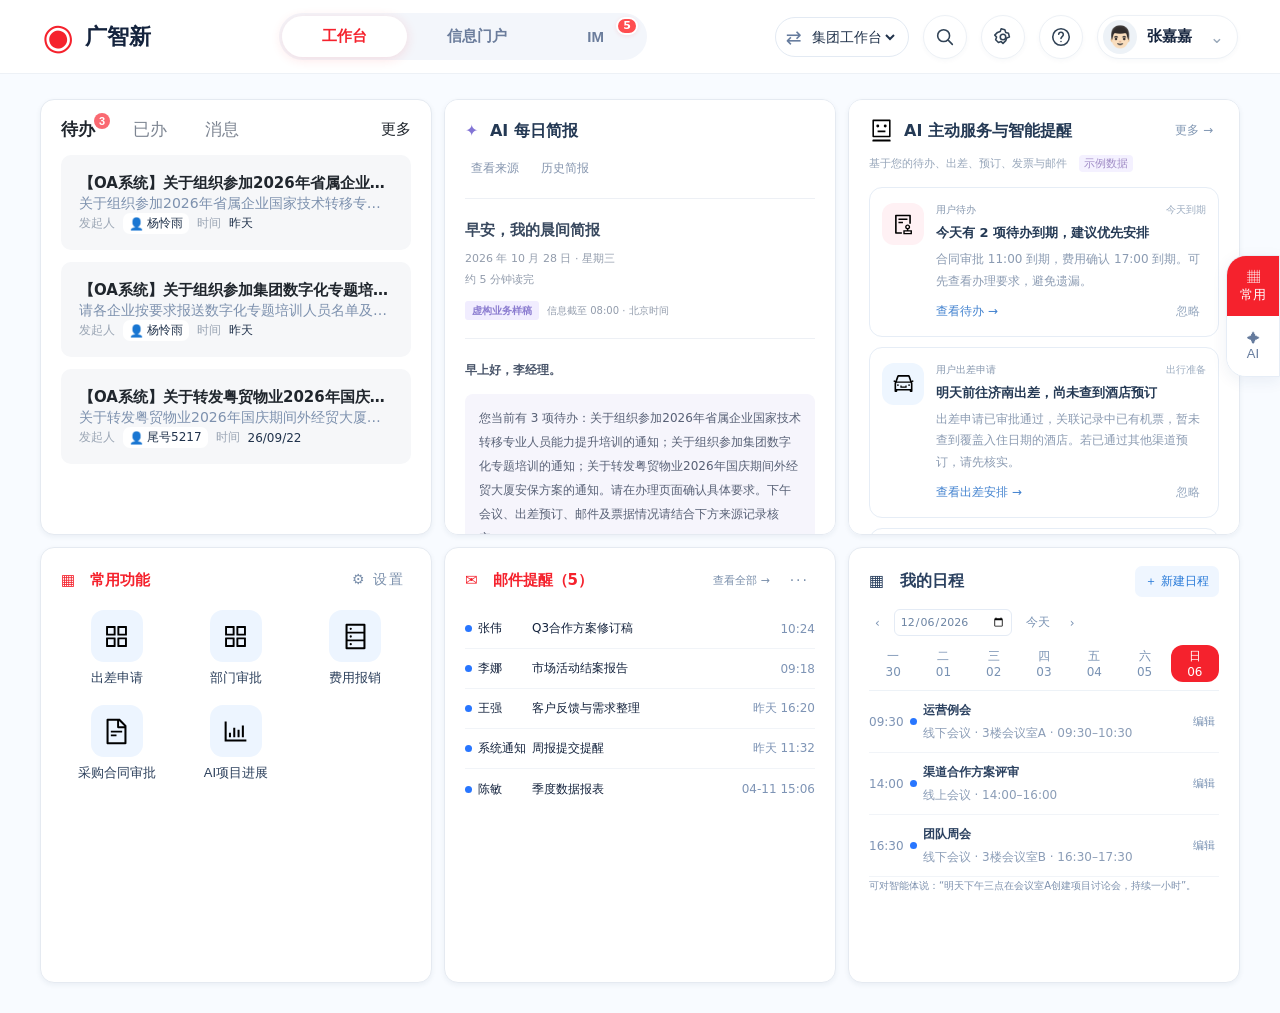
==== commit a5aab363: "Update briefing sources, system permissions and language-driven component cloning" ====
--- a/guangxin/index.html
+++ b/guangxin/index.html
@@ -1,5 +1,5 @@
 <!doctype html>
-<html lang="zh-CN"><head><script src="unified-tasks.js"></script><script src="component-manager.js"></script><script src="menu-group-access.js"></script><script src="component-access.js"></script><meta charset="utf-8"><meta name="viewport" content="width=device-width,initial-scale=1"><title>广智新 · AI 工作台</title>
+<html lang="zh-CN"><head><script src="brief-mail.js"></script><script src="brief-invoices.js"></script><script src="brief-travel.js"></script><script src="unified-tasks.js"></script><script src="component-manager.js"></script><script src="menu-group-access.js"></script><script src="component-access.js"></script><meta charset="utf-8"><meta name="viewport" content="width=device-width,initial-scale=1"><title>广智新 · AI 工作台</title>
 <style>
 :root{--red:#f5222d;--ink:#14233d;--muted:#7183a1;--line:#e6edf6;--blue:#2669d9;--bg:#f5f8fc}*{box-sizing:border-box}body{margin:0;font-family:"Microsoft YaHei",system-ui,sans-serif;color:var(--ink);background:linear-gradient(#f8fbff,#f4f8fc);font-size:14px}.top{height:74px;background:#fff;display:flex;align-items:center;padding:0 42px;border-bottom:1px solid #edf1f6;gap:40px}.brand{font-size:22px;font-weight:800;display:flex;align-items:center;gap:12px}.brand em{font-style:normal;color:#f5222d;font-size:36px;line-height:1;transform:rotate(-12deg)}.tabs{margin:auto;display:flex;background:#f3f6fb;border-radius:28px;padding:3px}.tabs button{border:0;background:transparent;color:#6b7d9c;padding:11px 40px;border-radius:24px;font-weight:700;font-size:15px;cursor:pointer}.tabs button.active{color:var(--red);background:white;box-shadow:0 2px 12px #f5222d22}.tools{display:flex;gap:18px;align-items:center;font-size:22px}.avatar{width:34px;height:34px;border-radius:50%;background:#d5dfeb;display:grid;place-items:center;font-size:18px}.layout{display:grid;grid-template-columns:255px minmax(560px,1fr) 275px;gap:12px;padding:12px 20px 0}.panel{background:#fff;border:1px solid var(--line);border-radius:14px;box-shadow:0 2px 10px #293b5c08}.left{padding:15px 10px}.new{width:100%;border:0;border-radius:9px;background:var(--red);color:#fff;font-size:16px;padding:12px;cursor:pointer;box-shadow:0 5px 12px #f5222d22}.history-title{font-weight:700;padding:22px 8px 10px;color:#304463}.history-title span{float:right;color:#7790b5}.group{color:#8ba0bf;font-size:13px;padding:10px 7px}.history{padding:9px 10px;border-radius:10px;cursor:pointer}.history:hover,.history.selected{background:#fff3f3}.history b{display:block;font-size:14px}.history small{display:block;color:#8ca0bc;margin-top:6px}.main{padding:44px 12px 0;min-width:0}.hero{text-align:center;padding:28px 0 55px;background:radial-gradient(ellipse at 50% 20%,#fff 15%,#fff8f8 55%,transparent 72%)}.hero h1{font-size:45px;margin:0 0 12px;letter-spacing:1px}.hero p{font-size:22px;color:#61799e;margin:0}.cards{display:grid;grid-template-columns:repeat(4,1fr);gap:10px}.action{border:1px solid #e6edf6;background:#fff;border-radius:12px;padding:15px;text-align:left;cursor:pointer;min-height:170px;box-shadow:0 4px 15px #27528b08}.action:hover{border-color:#ffb6b6;transform:translateY(-2px)}.ico{width:42px;height:42px;border-radius:10px;background:#fff0f2;color:var(--red);display:grid;place-items:center;font-size:24px;margin-bottom:15px}.action:nth-child(2) .ico{background:#fff0f0}.action:nth-child(3) .ico{background:#fff5e9;color:#ef8b16}.action:nth-child(4) .ico{background:#eaf3ff;color:#1e72db}.action strong{display:block;font-size:16px;margin-bottom:8px}.action span{font-size:12px;color:#8799b5;line-height:1.8}.section-head{display:flex;justify-content:space-between;align-items:center;margin:30px 6px 10px}.section-head h3{margin:0;font-size:17px}.section-head a{color:#7185a6;cursor:pointer}.questions{display:grid;grid-template-columns:repeat(4,1fr);gap:9px}.q{border:1px solid var(--line);background:#fff;border-radius:10px;padding:13px 12px;white-space:nowrap;overflow:hidden;text-overflow:ellipsis;cursor:pointer}.q:hover{color:var(--red);border-color:#ffb5b5}.composer{margin-top:28px;border:1px solid #dce6f3;border-radius:15px;background:#fff;padding:16px;box-shadow:0 4px 18px #385a8a0b}.composer textarea{width:100%;border:0;outline:0;resize:none;font:inherit;height:64px;color:var(--ink)}.composer textarea::placeholder{color:#a4b2c7}.compose-bottom{display:flex;align-items:center;gap:25px;color:#7185a6}.compose-bottom button{border:0;background:transparent;cursor:pointer;color:#7185a6}.compose-bottom .mode{margin-left:auto;border:1px solid var(--line);border-radius:22px;padding:9px 14px}.send{color:var(--red)!important;font-weight:700}.right{padding:18px 12px}.right h3{margin:0 5px 16px;font-size:16px}.preview{height:740px;border:1px solid #e7edf5;border-radius:12px;background:linear-gradient(180deg,#fbfdff,#fff);display:flex;flex-direction:column;align-items:center;justify-content:center;text-align:center;padding:25px}.doc{font-size:62px;margin-bottom:24px}.preview strong{font-size:17px}.preview p{color:#8295b0;line-height:1.8}.float{position:fixed;right:0;top:255px;z-index:20;background:#fff;border:1px solid #e6edf6;border-radius:20px 0 0 20px;box-shadow:0 4px 16px #193b6b12;overflow:hidden}.float button{display:block;width:52px;height:60px;border:0;background:#fff;color:#657b9d;cursor:pointer;font-size:13px;transition:.15s}.float button.active{background:#f5222d;color:#fff}.float button:not(.active):hover{background:#f7f9fc}.float button.active{background:var(--red);color:#fff}.work{display:none;min-height:calc(100vh - 74px);padding:36px 42px;background:#f8fbff;margin-top:25px;border-top:1px solid var(--line)}.work h2{margin:0 0 4px;font-size:26px}.work p{margin:0;color:#7d91ae}.work-grid{display:grid;grid-template-columns:1.4fr 1fr 1fr;gap:12px;margin-top:20px}.work-card{background:#fff;border:1px solid var(--line);border-radius:12px;padding:17px;min-height:130px}.work-card h3{margin:0 0 13px}.list{display:grid;gap:8px;color:#536b90}.list div{padding:7px;border-bottom:1px solid #f0f3f7}.toast{position:fixed;left:50%;bottom:28px;transform:translateX(-50%);background:#14233d;color:#fff;border-radius:24px;padding:11px 18px;display:none}.toast.show{display:block}@media(max-width:1000px){.layout{grid-template-columns:210px 1fr}.right{display:none}.cards,.questions{grid-template-columns:repeat(2,1fr)}.work-grid{grid-template-columns:1fr 1fr}}@media(max-width:680px){.top{padding:0 16px;height:62px}.brand{font-size:18px}.tabs{display:none}.tools{margin-left:auto}.layout{display:block;padding:10px}.left{display:none}.main{padding-top:12px}.hero h1{font-size:34px}.cards,.questions{grid-template-columns:1fr 1fr}.work{padding:24px 15px}.work-grid{grid-template-columns:1fr}.compose-bottom{gap:8px;font-size:12px}}
 </style><style>.svg-icon{width:20px;height:20px;vertical-align:middle;object-fit:contain}.icon-red{filter:sepia(1) saturate(8) hue-rotate(315deg)}</style><style>.workspace-nav{display:grid;grid-template-columns:1fr;gap:5px;margin:18px 0 22px;padding-bottom:16px;border-bottom:1px solid #edf1f6}.workspace-nav button{border:0;background:transparent;border-radius:9px;padding:14px 16px;color:#14233d;cursor:pointer;font-size:16px;min-height:52px;display:flex;align-items:center;gap:14px;text-align:left}.workspace-nav button:hover{border-color:#f5222d;color:#f5222d;background:#fff7f7}.workspace-nav button.active{color:#f5222d;background:#fff0f2}.workspace-nav .svg-icon{width:21px;height:21px;flex-shrink:0}</style><style>.input-area{margin-top:24px}.input-tabs{display:flex;gap:12px;flex-wrap:wrap;margin-bottom:14px}.input-tab{display:flex;align-items:center;gap:9px;border:1px solid #e5eaf5;background:#fff;border-radius:12px;padding:10px 17px;font:inherit;color:#17263d;cursor:pointer}.input-tab svg,.input-tools svg{width:22px;height:22px;flex-shrink:0}.input-tab.blue svg{color:#2876ff}.input-tab.orange svg{color:#ff8b19}.input-tab.purple svg{color:#8745ff}.input-tab.green svg{color:#00bc85}.input-tab.cyan svg{color:#00c4ce}.input-tab[aria-selected=true]{background:#f0f5ff;border-color:#90b5ff}.new-composer{margin-top:0;border-radius:13px;padding:24px 22px 14px;box-shadow:0 2px 18px #1937620c}.new-composer textarea{height:112px;font-size:18px;color:#18253c}.input-tools{display:flex;gap:14px;align-items:center}.input-tools button{display:flex;gap:8px;align-items:center;justify-content:center;border:0;background:transparent;padding:8px;color:#14233d;cursor:pointer}.input-tools select{max-width:235px;border:1px solid #e2e4ec;border-radius:28px;background:#edf0ff;color:#2e70ff;padding:11px 15px;font:inherit}.input-tools #webSearch{border:1px solid #e1e4e9;border-radius:25px;color:#63738c;white-space:nowrap}.input-tools #webSearch[aria-pressed=true]{background:#edf3ff;color:#2876ff;border-color:#8ab1ff}.input-spacer{flex:1}.input-divider{height:32px;width:1px;background:#e1e4eb;margin:0 6px}.input-tools #send{border-radius:50%;width:44px;height:44px;background:#2f74ff;color:#fff}.input-notice{text-align:center;color:#ff3030;font-size:13px;margin:12px 0 18px}#attachmentName{font-size:12px;color:#7183a1;margin-top:5px}@media(max-width:700px){.input-tools{gap:4px;flex-wrap:wrap}.input-tools select{max-width:175px}.input-tab{padding:8px 10px}.input-tabs{gap:6px}}</style><style>.work{margin-top:0;border:0;padding:25px 40px 30px}.cw-title{display:flex;align-items:center;justify-content:space-between;margin-bottom:18px}.cw-title h2{font-size:30px;margin-bottom:7px}.cw-title button{background:#fff;border:1px solid #e4eaf2;border-radius:13px;padding:13px 20px;font:inherit;font-weight:700;color:#243650;cursor:pointer}.cw-box{background:#fff;border:1px solid #e5edf6;border-radius:14px;padding:18px 20px;min-width:0}.cw-head{display:flex;align-items:center;gap:16px;margin-bottom:13px}.cw-head h3{margin:0;font-size:18px;flex:1}.cw-head button,.cw-menu{border:0;background:none;color:#7a8fab;cursor:pointer;font:inherit}.cw-menu{font-weight:800;letter-spacing:2px}.cw-more{font-size:13px!important}.cw-alerts{display:grid;grid-template-columns:repeat(4,minmax(0,1fr));gap:12px}.cw-alert{display:flex;align-items:center;gap:12px;text-align:left;padding:16px 12px;border:1px solid #e8eef5;border-radius:13px;background:#fff;cursor:pointer;color:#263b58;min-width:0}.cw-alert b{font-size:14px}.cw-alert small,.cw-event small{display:block;margin-top:6px;color:#8b9db7;font-size:12px}.cw-arrow{margin-left:auto;color:#7c92b4;font-size:25px}.cw-app-icon{display:grid;place-items:center;width:52px;height:52px;border-radius:13px;flex-shrink:0;background:#edf5ff}.cw-app-icon img{width:29px;height:29px}.cw-app-icon.orange{background:#fff4e9}.cw-app-icon.red{background:#fff0f3}.cw-app-icon.purple{background:#f3edff}.cw-app-icon.green{background:#e6faf3}.cw-app-icon.gray{background:#edf2f8}.cw-middle{display:grid;grid-template-columns:1fr 1fr;gap:14px;margin-top:14px}.cw-bottom{display:grid;grid-template-columns:1.25fr 1.22fr .85fr;gap:14px;margin-top:14px}.cw-row{display:flex;align-items:center;gap:12px;min-height:40px;border-bottom:1px solid #f1f4f8;font-size:14px}.cw-row:last-child{border-bottom:0}.cw-row input{width:17px;height:17px;accent-color:#f5222d;cursor:pointer;flex-shrink:0}.cw-row:has(input:checked) .cw-item{text-decoration:line-through;color:#9ba9bd}.cw-item{white-space:nowrap}.cw-tag{padding:3px 11px;border-radius:6px;background:#eef4fc;color:#6282ab;font-size:12px}.cw-dot{width:7px;height:7px;border-radius:50%;background:#f5222d;flex-shrink:0;margin-left:auto}.cw-dot.orange{background:#ff951c}.cw-row time,.cw-event time{color:#7e94b5;font-size:12px;white-space:nowrap}.cw-week{display:flex;justify-content:space-around;border-bottom:1px solid #edf2f7;padding-bottom:8px}.cw-week button{border:0;background:none;border-radius:12px;color:#7187a6;line-height:1.7;width:48px;cursor:pointer}.cw-week button.selected{background:#f5222d;color:#fff}.cw-event{display:flex;gap:16px;align-items:center;border-bottom:1px solid #f1f4f8;padding:8px 0;font-size:14px}.cw-event .cw-dot{margin:0;background:#2876ff}.cw-event .cw-menu{margin-left:auto}.cw-join{margin-left:auto;border:0;border-radius:7px;background:#f2f6fb;padding:8px;color:#5e7699;cursor:pointer}.cw-mail{gap:12px;font-size:12px}.cw-mail .cw-dot{margin-left:0;background:#2876ff}.cw-mail span{min-width:48px}.cw-mail b{font-weight:400;flex:1}.cw-approval-tabs{display:flex;gap:8px;margin-bottom:9px}.cw-approval-tabs button{flex:1;background:#f3f7fb;color:#7a8ca9;border:0;border-radius:14px;padding:7px 3px;cursor:pointer}.cw-approval-tabs button.selected{background:#fff0f3;color:#f5222d}.cw-approval-tabs em{font-style:normal;margin-left:4px}.cw-apps{display:grid;grid-template-columns:repeat(3,1fr);gap:16px 8px}.cw-apps button{background:none;border:0;display:flex;flex-direction:column;align-items:center;gap:7px;color:#2b3f5b;cursor:pointer}.cw-box button:hover{filter:brightness(.97)}.work.editing .cw-box{outline:2px dashed #f5a4ad;cursor:move}@media(max-width:1200px){.cw-alerts{grid-template-columns:repeat(2,1fr)}.cw-bottom{grid-template-columns:1fr 1fr}.cw-bottom>.cw-box:last-child{grid-column:1/-1}.cw-apps{grid-template-columns:repeat(6,1fr)}}@media(max-width:800px){.work{padding:20px 14px}.cw-middle,.cw-bottom{grid-template-columns:1fr}.cw-alerts{grid-template-columns:1fr}.cw-row{gap:7px;font-size:12px}.cw-apps{grid-template-columns:repeat(3,1fr)}.cw-head h3{font-size:16px}}</style><style>.cw-approval-tabs{gap:0;margin:4px 0 15px}.cw-approval-tabs button{display:flex;align-items:center;justify-content:space-around;gap:7px;background:#fff;border-radius:0;border-right:1px solid #edf1f7;padding:9px 5px;color:#243650}.cw-approval-tabs button:last-child{border-right:0}.cw-approval-tabs button.selected{background:#f1f7fc;color:#243650}.cw-approval-tabs em{display:block;font-size:21px;margin:0;line-height:1.2}.cw-approval-tabs small{display:block;font-size:12px;margin-top:4px;white-space:nowrap}.approval-icon{display:grid;place-items:center;width:39px;height:39px;border:4px solid #d5ebfa;border-radius:50%;background:#49a6e6;flex-shrink:0}.approval-icon img{width:21px;height:21px;filter:brightness(0) invert(1)}.cw-approval-tabs button:nth-child(2) .approval-icon{background:#8987f5;border-color:#e7e6ff}.cw-approval-tabs button:nth-child(3) .approval-icon{background:#5680ff;border-color:#e0e8ff}</style><style>#portalView{display:none;padding:18px 30px 25px;background:#f6f9fc}.pt-grid{display:grid;grid-template-columns:minmax(0,2.24fr) minmax(300px,1fr);gap:18px}.pt-left,.pt-right{min-width:0}.pt-panel{background:#fff;border:1px solid #e5ecf4;border-radius:16px;padding:18px;margin-bottom:16px}.pt-banner{position:relative;margin-bottom:16px;border-radius:16px;overflow:hidden}.pt-banner>img{display:block;width:100%;aspect-ratio:4.56;object-fit:cover}.pt-dots{position:absolute;bottom:16px;left:34px;display:flex;gap:8px}.pt-dots button{border:0;background:#a4aec9;border-radius:8px;width:8px;height:8px;padding:0;cursor:pointer}.pt-dots button.active{width:27px;background:#f5222d}.pt-toolbar{display:flex;align-items:center;gap:10px;flex-wrap:wrap;margin-bottom:18px}.pt-toolbar h3,.pt-heading h3{display:flex;align-items:center;gap:10px;margin:0;font-size:18px;white-space:nowrap}.pt-icon{width:25px;height:25px;object-fit:contain}.pt-filters{display:flex;gap:5px;flex-wrap:wrap}.pt-filters button,.pt-group-tabs button{border:0;background:#f4f7fa;border-radius:22px;padding:8px 13px;color:#72829b;cursor:pointer}.pt-filters button.active,.pt-group-tabs button.active{background:#fff0f3;color:#f5222d;font-weight:700}.pt-toolbar input{min-width:100px;width:140px;border:1px solid #e4ebf3;border-radius:24px;padding:9px 13px;outline:none;margin-left:auto}.pt-toolbar>button{border:0;background:#f8fafc;border-radius:20px;padding:9px;color:#70829e;cursor:pointer}.pt-news{display:grid;grid-template-columns:repeat(4,minmax(0,1fr));gap:12px}.pt-card{padding:0;background:white;border:1px solid #edf1f6;border-radius:10px;overflow:hidden;text-align:left;color:#243650;cursor:pointer;display:flex;flex-direction:column}.pt-cover{width:100%;height:125px;object-fit:cover}.pt-card-body{padding:11px;display:flex;flex-direction:column;flex:1}.pt-tag{font-size:12px;background:#ecf5ff;color:#428cde;align-self:flex-start;padding:3px 7px;border-radius:5px}.pt-card h4{font-size:14px;line-height:1.5;margin:10px 0}.pt-card p{color:#8a98b1;font-size:13px;line-height:1.5;display:-webkit-box;-webkit-line-clamp:3;-webkit-box-orient:vertical;overflow:hidden;margin:0 0 12px}.pt-card small{color:#94a1b6;margin-top:auto;font-size:11px}.pt-feedback{display:flex;align-items:center;gap:12px;background:#f7fafc;padding:10px;margin-top:12px;border-radius:9px;color:#8c9bb0;font-size:12px}.pt-feedback button{border:1px solid #e2e9f1;background:white;border-radius:18px;padding:8px 12px;cursor:pointer;color:#586e8d}.pt-feedback button:last-child{margin-left:auto}.pt-heading{display:flex;align-items:center;justify-content:space-between;margin-bottom:15px}.pt-heading>button{border:0;background:none;color:#8392a9;cursor:pointer}.pt-reminder{display:flex;gap:14px;border:1px solid #eaf0f6;border-radius:13px;padding:14px;margin-top:8px}.pt-reminder>.pt-icon{width:42px;height:42px;background:#fff1f3;padding:9px;border-radius:12px}.pt-reminder>div{flex:1;min-width:0}.pt-reminder b{font-size:13px;line-height:1.5}.pt-reminder p{font-size:12px;color:#8b9ab1;margin:6px 0;line-height:1.5}.pt-reminder small{display:block;text-align:right;color:#9ba9bd;font-size:11px}.pt-actions{display:flex;gap:9px;margin-top:9px}.pt-actions button{border:1px solid #e7edf4;border-radius:20px;padding:6px 17px;background:#fff;color:#8a9bb1;cursor:pointer}.pt-actions button:last-child{background:#f5222d;color:white;border-color:#f5222d}.pt-notice{display:flex;align-items:center;gap:10px;width:100%;border:0;border-bottom:1px solid #f2f5f8;background:#fff;padding:12px 0;text-align:left;color:#52637e;cursor:pointer;font-size:13px}.pt-notice i{width:6px;height:6px;background:#f5222d;border-radius:50%;flex-shrink:0}.pt-notice span{overflow:hidden;text-overflow:ellipsis;white-space:nowrap}.pt-notice time{margin-left:auto;white-space:nowrap;color:#97a5bc;font-size:12px}.pt-group-tabs{display:flex;gap:8px;margin:-4px 0 14px}.pt-group-news{display:grid;grid-template-columns:repeat(4,1fr);gap:13px}.pt-group-news button{border:0;background:none;padding:0;text-align:left;cursor:pointer;color:#2e405c;display:flex;flex-direction:column;gap:9px}.pt-group-news img{width:100%;height:105px;object-fit:cover;border-radius:9px}.pt-group-news b{font-size:13px;line-height:1.5}.pt-group-news small{color:#97a5bb;margin-top:auto}#ptDialog{border:1px solid #e5eaf1;border-radius:18px;padding:28px;width:650px;max-width:90vw;color:#263954;box-shadow:0 15px 70px #14233d33}#ptDialog::backdrop{background:#14233d66}#ptDialogBody{line-height:1.9;color:#73849d}#ptClose{float:right;border:0;background:none;font-size:26px;cursor:pointer;color:#7a8ba3}@media(max-width:1100px){.pt-grid{grid-template-columns:minmax(0,1.8fr) minmax(280px,1fr)}.pt-news{grid-template-columns:repeat(2,1fr)}.pt-group-news{grid-template-columns:repeat(2,1fr)}}@media(max-width:760px){#portalView{padding:12px}.pt-grid{grid-template-columns:1fr}.pt-feedback{flex-wrap:wrap}.pt-banner>img{min-height:145px}.pt-toolbar input{margin-left:0}}</style><style>.history-chat-icon{width:20px;height:20px;object-fit:contain;vertical-align:-4px;margin-right:9px;display:inline-block;flex-shrink:0}</style><style>#imView{display:none;padding:0;background:#fff}.im-shell{display:grid;grid-template-columns:285px minmax(0,1fr);height:calc(100vh - 74px);min-height:650px;border:1px solid #e7ebf1}.im-sidebar{border-right:1px solid #e8edf5;overflow:auto}.im-search{display:flex;gap:9px;padding:18px}.im-search input{width:100%;min-width:0;border:0;background:#f1f3f7;border-radius:9px;padding:10px;color:#52627a;outline:0}.im-search button{border:0;border-radius:8px;background:#f1f3f7;color:#8995a8;font-size:25px;cursor:pointer}.im-contact{width:100%;display:flex;gap:10px;padding:13px 18px;border:0;text-align:left;background:#fff;cursor:pointer;color:#28354c;align-items:center}.im-contact.active{background:#f1f3f8}.im-face{width:40px;height:40px;display:grid;place-items:center;border-radius:7px;background:#e8f0fb;font-size:27px;flex-shrink:0;position:relative}.im-face.ai{background:linear-gradient(135deg,#0c36ed,#46bcff)}.im-face em{position:absolute;top:-6px;right:-5px;font-size:10px;background:#ff593f;color:#fff;border-radius:10px;padding:2px 5px;font-style:normal}.im-contact-text{flex:1;min-width:0}.im-contact-top{display:flex;justify-content:space-between;gap:5px}.im-contact b{font-size:13px;font-weight:500}.im-contact time{font-size:11px;color:#929aab}.im-contact small{display:block;color:#9099ab;white-space:nowrap;overflow:hidden;text-overflow:ellipsis;margin-top:7px;font-size:11px}.im-main{display:flex;flex-direction:column;min-width:0;min-height:0;background:#fff}.im-header{display:flex;align-items:center;gap:10px;padding:15px 22px;border-bottom:1px solid #e8edf5;height:70px;flex-shrink:0}.im-header small{display:block;font-size:11px;color:#99a1b0;margin-top:5px}.im-header b{font-size:14px}.im-header>button{margin-left:auto;border:0;background:none;color:#7b8392;font-size:23px;cursor:pointer}.im-feed{flex:1;min-height:0;overflow:auto;padding:28px 36px}.im-ai-message{display:flex;gap:12px;max-width:960px;margin:0 auto}.im-assistant-card{border:1px solid #e0e3e8;border-radius:8px;padding:20px;flex:1;min-width:0;color:#3c3c3e;font-size:13px;line-height:1.8}.im-card-heading{display:flex;align-items:center;gap:10px;font-size:15px}.im-card-heading time{margin-left:auto;color:#8d8d8d;font-size:13px}.im-round{width:29px;height:29px;border-radius:50%;color:white;display:grid;place-items:center}.im-round.blue{background:#66aeff}.im-round.green{background:#32bf91}.im-assistant-card p{margin:7px 0 10px 39px}.im-meeting{margin-left:39px;display:flex;gap:14px;align-items:center;background:linear-gradient(100deg,#faf3e6,#f0edfd,#dff2ff);padding:13px 18px;border-radius:13px;box-shadow:0 3px 7px #1527460a;flex-wrap:wrap}.im-meeting>span:first-child{font-size:27px}.im-meeting strong{font-size:20px}.im-meeting button{margin-left:auto;border:0;background:none;color:#397eff;cursor:pointer}.im-travel{border-top:1px solid #e5e5e5;margin-top:17px;padding-top:19px}.im-trip-grid{display:grid;grid-template-columns:1.1fr 1.08fr .5fr;gap:9px;margin-left:39px}.im-application,.im-ticket,.im-weather{border:1px solid #e9edf6;border-radius:12px;position:relative;padding:12px;overflow:hidden}.im-application{background:linear-gradient(140deg,#fff5f1,#f5f7ff 25%,white 65%)}.im-application em{position:absolute;right:0;top:0;background:#00bd92;color:white;font-size:10px;padding:1px 9px;border-radius:0 0 0 10px;font-style:normal}.im-application dl{display:grid;grid-template-columns:1fr 1.3fr;font-size:11px;line-height:2.3;margin:15px 0 0}.im-application dt{color:#888}.im-application dd{margin:0;text-align:right}.im-ticket{padding-top:35px;box-shadow:0 2px 6px #20345909}.im-recommended{position:absolute;top:0;left:0;background:#ff9010;color:white;font-size:10px;padding:0 5px}.im-route{display:flex;align-items:center;justify-content:space-between;gap:5px}.im-route strong{font-size:19px;font-weight:500}.im-route small{display:block;font-size:10px;color:#888}.im-route b{color:#ff7b00;font-size:17px;white-space:nowrap}.im-route b small{display:inline;color:#ff7b00}.im-duration{text-align:center;font-size:9px;color:#aaa;line-height:1.2}.im-ticket p{margin:16px 0;font-size:10px;color:#9a9fad;white-space:nowrap}.im-ticket p span{color:#29ba8c}.im-ticket button{background:none;border:0;border-top:1px solid #f1f3f6;padding:8px 0 0;font-size:10px;color:#8c94a2;width:100%;cursor:pointer}.im-weather{background:linear-gradient(140deg,#f5f0ff,#e3f4ff,white);display:flex;flex-direction:column;justify-content:center;font-size:18px}.im-weather small{font-size:12px}.im-weather strong{font-size:20px;margin-top:35px;white-space:nowrap}.im-compose-wrap{padding:15px 36px 20px;flex-shrink:0}.im-compose{max-width:908px;margin:0 auto;border:1px solid #dfe5ef;border-radius:8px;padding:12px 18px}.im-toolbar{display:flex;gap:16px}.im-toolbar button,.im-send-row button{border:0;background:none;color:#787d88;font-size:21px;cursor:pointer;padding:0}.im-compose textarea{border:0;outline:0;resize:none;height:68px;width:100%;font:inherit;padding-top:12px;font-size:13px}.im-compose textarea::placeholder{color:#aaa}.im-send-row{display:flex;align-items:center;justify-content:flex-end;gap:17px}.im-send-row #imSendMessage{width:31px;height:31px;background:#2f7bff;color:#fff;border-radius:50%;font-size:20px}.im-send-divider{height:20px;width:1px;background:#e6e8eb}#imFileName{margin-right:auto;font-size:11px;color:#8594aa}.im-outgoing{max-width:908px;margin:15px auto;text-align:right}.im-outgoing span{display:inline-block;max-width:80%;padding:10px 16px;background:#e9f2ff;border-radius:9px;text-align:left;white-space:pre-wrap;overflow-wrap:anywhere}.im-simple{max-width:908px;margin:25px auto;color:#7c8ba0}@media(max-width:1100px){.im-shell{grid-template-columns:235px minmax(0,1fr)}.im-feed{padding:20px}.im-trip-grid{grid-template-columns:1fr 1fr}.im-weather{grid-column:1/-1;flex-direction:row;align-items:center;gap:15px}.im-weather strong{margin:0}.im-assistant-card{padding:14px}.im-trip-grid,.im-meeting{margin-left:0}}@media(max-width:700px){.im-shell{grid-template-columns:155px minmax(0,1fr)}.im-contact{padding:12px 8px}.im-contact .im-face{width:30px;height:30px;font-size:20px}.im-contact time{display:none}.im-search{padding:10px}.im-ai-message>.im-face{display:none}.im-feed{padding:12px}.im-trip-grid{grid-template-columns:1fr}.im-weather{grid-column:auto}.im-assistant-card p{margin-left:0}.im-compose-wrap{padding:10px}.im-contact small{font-size:10px}}</style><style>.im-toolbar{gap:25px;align-items:center}.im-toolbar button{display:grid;place-items:center;width:25px;height:27px;color:#17344d}.im-toolbar svg{width:24px;height:24px}.im-toolbar #imCut,.im-toolbar #imStar{display:none}</style><style>#resourceView{background:white;min-height:calc(100vh - 74px);padding:16px 20px}#resourceBack{border:0;background:#f4f7fb;padding:8px 14px;border-radius:7px;color:#7084a2;cursor:pointer;margin-bottom:10px}.rs-top{display:flex;gap:30px;border-bottom:1px solid #e5e8ef;align-items:center;min-height:65px}.rs-top button{border:0;background:none;padding:20px 10px;color:#172b46;cursor:pointer;font-size:16px}.rs-top button.active{color:#1677ff;border-bottom:2px solid #1677ff}.rs-capacity{margin-left:auto;color:#8d96a6;font-size:13px}.rs-capacity progress{display:block;width:180px;height:5px;margin-top:12px}.rs-tools{display:flex;align-items:center;gap:12px;padding:24px 0}.rs-tools input,.rs-tools select,.drive-search{background:#f2f3f7;border:0;border-radius:9px;padding:11px;color:#62728b;outline:none}.rs-tools button,.rs-action{border:1px solid #e1e7f0;background:white;padding:9px 13px;border-radius:8px;color:#1677ff;cursor:pointer}.rs-cards{display:grid;grid-template-columns:repeat(4,minmax(200px,1fr));gap:18px;max-width:1350px}.rs-card{border:1px solid #e1e5ed;border-radius:10px;padding:20px 24px;background:white;text-align:left;box-shadow:0 2px 6px #152b4d05;cursor:pointer;color:#64738a}.rs-card-head{display:flex;gap:14px;align-items:center;margin-bottom:20px}.rs-book{font-size:42px}.rs-card b{display:block;color:#14283f;font-size:16px;margin-bottom:5px}.rs-card p{margin:8px 0;font-size:13px}.drive-grid{display:grid;grid-template-columns:270px minmax(0,1fr);min-height:550px}.drive-side{border-right:1px solid #e3e8ef;padding:10px 18px 0 0}.drive-side .drive-search{width:80%;margin-bottom:15px}.drive-folder{display:block;border:0;background:white;text-align:left;color:#718097;border-radius:9px;width:100%;padding:12px;cursor:pointer}.drive-folder.active{color:#1677ff;background:#e9efff}.drive-main{padding:12px 0 0 24px;min-width:0}.drive-main h3{margin:0}.drive-table-wrap{overflow:auto}.drive-table{border-collapse:collapse;width:100%;font-size:13px;white-space:nowrap}.drive-table th{background:#f1f3f8;padding:15px 12px;text-align:left}.drive-table td{padding:17px 12px;border-bottom:1px solid #edf0f5}.drive-table td.name{max-width:340px;overflow:hidden;text-overflow:ellipsis;cursor:pointer}.drive-table button{border:0;background:none;color:#1677ff;cursor:pointer;padding:3px 7px}.drive-table button.danger{color:#ff6475}.rs-primary{background:#1677ff!important;color:#fff!important}.rs-empty{padding:40px;color:#93a0b2}#resourceDialog{border:1px solid #e1e7ef;border-radius:12px;max-width:85vw;min-width:300px;padding:24px;color:#273c59}#resourceDialog::backdrop{background:#15294655}@media(max-width:1000px){.rs-cards{grid-template-columns:repeat(2,1fr)}.rs-top{flex-wrap:wrap;gap:10px}.rs-capacity{margin-left:0}.drive-grid{grid-template-columns:180px 1fr}.rs-tools{flex-wrap:wrap}}@media(max-width:600px){.rs-cards{grid-template-columns:1fr}.drive-grid{grid-template-columns:1fr}.drive-side{border:0}.drive-main{padding-left:0}}</style><style>.layout.resource-layout{grid-template-columns:255px minmax(0,1fr)}.layout.resource-layout>.right{display:none}.main.show-resource{padding:0;overflow:hidden}.main.show-resource>:not(#resourceView){display:none!important}.main>#resourceView{min-height:800px;padding:18px;background:#fff}.main #resourceBack{display:none}.main .rs-cards{grid-template-columns:repeat(2,minmax(0,1fr))}.main .rs-top{gap:12px;flex-wrap:wrap}.main .rs-capacity{margin-left:0}.main .drive-grid{grid-template-columns:200px minmax(0,1fr)}@media(max-width:680px){.layout.resource-layout{grid-template-columns:1fr}.main .rs-cards{grid-template-columns:1fr}.main .drive-grid{grid-template-columns:1fr}}</style><style>#ptDialog.subscription-dialog{width:850px;padding:0;max-height:88vh;overflow:hidden}#ptDialog.subscription-dialog #ptClose{position:absolute;right:22px;top:16px;z-index:2}#ptDialog.subscription-dialog>h2{margin:0;padding:25px 30px 18px;border-bottom:1px solid #edf1f6;font-size:23px}#ptDialog.subscription-dialog #ptDialogBody{color:#526780;line-height:1.6}.sub-scroll{max-height:calc(88vh - 160px);overflow:auto;padding:20px 30px}.sub-intro{font-size:13px;color:#8897ad;margin:0 0 20px}.sub-field{margin-bottom:22px}.sub-field h4{color:#253b58;font-size:15px;margin:0 0 9px}.sub-field h4 small{font-size:12px;font-weight:400;color:#91a0b4;margin-left:8px}.sub-chips{display:flex;gap:8px;flex-wrap:wrap}.sub-chip{display:flex;align-items:center;gap:6px;border:1px solid #e2e9f2;border-radius:8px;padding:7px 11px;font-size:13px;cursor:pointer;background:#fff}.sub-chip:has(input:checked){background:#edf4ff;border-color:#8ab5ff;color:#1677ff}.sub-chip input{accent-color:#1677ff}.sub-input,.sub-select{width:100%;border:1px solid #dfe6f0;border-radius:8px;padding:10px;font:inherit;font-size:13px;color:#334c69;background:white}.sub-help{font-size:12px;color:#97a4b6;margin-top:6px}.sub-advanced{border-top:1px solid #e9eef5;padding-top:14px}.sub-advanced summary{cursor:pointer;color:#2775db;font-size:14px;margin-bottom:20px}.sub-two{display:grid;grid-template-columns:1fr 1fr;gap:18px}.sub-toggle{display:flex;align-items:flex-start;gap:10px;font-size:13px;margin-bottom:13px}.sub-toggle input{margin-top:4px;accent-color:#1677ff}.sub-toggle small{display:block;color:#8d9bb0;margin-top:3px}.sub-footer{display:flex;align-items:center;justify-content:flex-end;gap:10px;border-top:1px solid #e9eef5;padding:14px 30px;background:#fff}.sub-footer button{padding:9px 22px;border:1px solid #dfe6f0;border-radius:8px;background:white;color:#5c718e;cursor:pointer}.sub-footer .sub-save{background:#1677ff;color:#fff;border-color:#1677ff}.sub-footer .sub-reset{margin-right:auto;border:0;color:#8192aa}.sub-error{color:#ed4545;font-size:12px;margin-bottom:10px}@media(max-width:600px){.sub-two{grid-template-columns:1fr}.sub-scroll{padding:18px}.sub-footer{padding:12px 18px}}</style><style>.float{display:flex;flex-direction:column}.float[style*="display: block"]{display:flex!important}.float button:first-child{order:2}.float button:last-child{order:1}</style><style>#layoutDesigner[hidden]{display:none}#layoutDesigner{position:fixed;inset:0;z-index:100;background:#f3f6fb;color:#26354f;display:flex;flex-direction:column}.ld-header{height:58px;display:flex;align-items:center;gap:16px;padding:9px 24px;background:white;border-bottom:1px solid #dfe6ef;flex-shrink:0}.ld-header button{border:1px solid #dfe7f2;border-radius:8px;padding:9px 14px;background:white;color:#526982;cursor:pointer}.ld-header strong{font-size:15px}.ld-header>span{font-size:11px;border-radius:18px;background:#edf4ff;color:#246eff;padding:5px 10px}#ldReset{margin-left:auto}#ldSave{background:#1764ff;color:white;border-color:#1764ff}.ld-body{display:flex;flex:1;min-height:0}.ld-library{width:245px;flex-shrink:0;background:#fff;border-right:1px solid #e1e8f2;overflow:auto}.ld-library h3{font-size:15px;padding:20px 16px;margin:0;border-bottom:1px solid #edf1f5}.ld-library small{float:right;color:#8ca0bd;font-size:11px;font-weight:400}#ldLibrary{padding:13px;display:grid;grid-template-columns:1fr 1fr;gap:10px}.ld-source{border:1px solid #e0e8f4;border-radius:12px;background:white;padding:13px 5px;cursor:grab;text-align:center;color:#344b69;min-height:92px}.ld-source img{display:block;width:28px;height:28px;margin:0 auto 12px}.ld-source span{font-size:12px}#ldCanvas{flex:1;overflow:auto;padding:25px;display:grid;grid-template-columns:repeat(2,minmax(0,1fr));gap:20px;align-content:start;background-image:radial-gradient(#c9d9f0 1px,transparent 1px);background-size:20px 20px}.ld-widget{position:relative;border:1px solid #e0e8f4;border-radius:17px;background:white;padding:21px;min-width:0;cursor:grab;min-height:220px}.ld-widget.selected{outline:2px solid #387cff}.ld-widget.selected:before{content:'☷ 正在配置';position:absolute;top:-12px;right:20px;border-radius:14px;padding:4px 10px;background:#1764ff;color:white;font-size:11px}.ld-remove{position:absolute;right:-10px;top:-10px;width:28px;height:28px;border:1px solid #e0e7f2;border-radius:50%;background:white;color:#fa6666;cursor:pointer;z-index:2}.ld-widget>.cw-head{cursor:grab}.ld-widget .cw-box{border:0;padding:0}.ld-widget .cw-alerts{grid-template-columns:1fr 1fr}.ld-widget .cw-apps{grid-template-columns:repeat(3,1fr)}.ld-widget .cw-row{font-size:12px;gap:6px}.ld-widget .cw-tag{padding:3px 6px}.ld-widget h3{font-size:16px}.ld-widget .cw-menu,.ld-widget .cw-more{pointer-events:none}.ld-empty{grid-column:1/-1;border:2px dashed #c7d8f2;border-radius:16px;padding:60px;text-align:center;color:#8a9db6}.ld-system{display:grid;grid-template-columns:repeat(3,1fr);gap:28px;padding:20px 0;text-align:center;font-size:13px}.ld-system img{display:block;width:28px;height:28px;margin:0 auto 10px}.ld-heading-preview{font-size:24px;padding:15px;color:#243650}@media(max-width:850px){.ld-library{width:175px}#ldCanvas{grid-template-columns:1fr;padding:18px}.ld-header{gap:7px;padding:8px}.ld-header>span{display:none}}</style><style>/* Keep designer grid rows sized by their full component contents. */
--- a/guangxin/daily-brief.css
+++ b/guangxin/daily-brief.css
@@ -1,2 +1,4 @@
 .daily-brief{font-size:13px;color:#39495f;line-height:1.9;min-width:0}.db-component-head{display:flex;align-items:center;gap:10px;padding:0 0 16px;border-bottom:1px solid #edf0f5}.db-component-head h3{flex:1;margin:0;font-size:18px;color:#243954;line-height:1.6}.db-component-head h3>span{color:#8274d5;margin-right:6px}.daily-brief button,#dailyBriefDialog button{border:0;background:transparent;color:#8595ae;cursor:pointer;font:inherit;font-size:12px;padding:3px 6px}.db-component-head nav{display:flex;gap:10px;flex-wrap:wrap}.db-document{max-width:900px;margin:0 auto;padding:24px 10px 4px}.db-document-head{display:flex;align-items:start;justify-content:space-between;gap:15px;border-bottom:1px solid #edf0f5;padding-bottom:17px;margin-bottom:20px}.db-document-head h4{margin:0;font-size:15px;font-weight:600}.db-document-head p{margin:4px 0 0;color:#929cac;font-size:11px}.db-document-head p span{margin-left:12px}.db-cutoff{flex-shrink:0;text-align:right}.db-cutoff b{display:inline-block;background:#f1edff;color:#8b7cd0;padding:1px 7px;border-radius:3px;font-size:10px;line-height:1.7}.db-cutoff small{display:block;color:#929cac;font-size:10px;margin-top:4px}.db-greeting{font-weight:600;margin:0 0 12px}.db-intro{background:#f6f5fc;padding:17px 20px;border-radius:8px;color:#586176;margin-bottom:27px;line-height:2}.db-section-title{font-size:12px;color:#8a7bc8;letter-spacing:.3px;margin:25px 0 12px;font-weight:500}.db-item{margin-bottom:19px}.db-item h5{font-size:13px;line-height:1.8;margin:0 0 8px;color:#425069;font-weight:600}.db-item p{margin:7px 0;line-height:2;overflow-wrap:anywhere}.db-evidence{font-size:10px;border:1px solid #e7edf4;color:#8c9aad;border-radius:3px;padding:1px 4px;margin-right:7px;white-space:nowrap}.db-advice>span{font-size:10px;background:#f4efff;border-radius:3px;color:#9582c3;padding:2px 5px;margin-right:7px;white-space:nowrap}.db-refs{white-space:nowrap}.daily-brief .db-refs button{font-size:11px;padding:0 1px;color:#8d92ad}.db-final{border-left:2px solid #bdb2f5;background:#faf9ff;padding:13px 16px;margin-top:23px}.db-final>b{font-size:12px;font-weight:600}.db-final p{margin:4px 0 0;font-size:12px}.db-footnote{border-top:1px solid #eef1f5;padding-top:15px;margin-top:24px;color:#98a2b2;font-size:10px;line-height:1.9}.db-footnote p{margin:5px 0}#dailyBriefDialog{width:800px;max-width:92vw;max-height:86vh;border:1px solid #e5eaf3;border-radius:14px;padding:0;color:#42546f}#dailyBriefDialog::backdrop{background:#1e335b66}#dailyBriefDialog>header{display:flex;align-items:center;justify-content:space-between;padding:18px 25px;border-bottom:1px solid #edf1f6}#dailyBriefDialog>header h2{font-size:19px;margin:0}#dailyBriefDialog>header button{font-size:24px}.db-dialog-content{padding:22px 28px;max-height:calc(86vh - 85px);overflow-y:auto;overflow-x:hidden}.db-source{padding:0 0 15px;margin-bottom:18px;border-bottom:1px solid #e9eef5}.db-source h4{font-size:14px;margin:0 0 7px}.db-source em{font-style:normal;color:#9987c8;background:#f4f0ff;font-size:10px;margin-left:8px;padding:3px 5px}.db-source small{color:#9aa7b9;font-size:11px}.db-source p{font-size:13px;line-height:1.9;color:#71829a}.db-history-list button{display:block;width:100%;text-align:left;border:1px solid #e5eaf3!important;border-radius:8px;padding:15px!important;margin-bottom:10px;color:#557aa8!important}.db-history-list span{float:right}.db-history-note{font-size:12px;color:#8f9db2}.db-history-copy .db-document-head{padding-top:5px}@container(max-width:540px){.db-component-head{flex-wrap:wrap}.db-component-head h3{flex-basis:100%;font-size:16px}.db-document{padding:17px 0 0}.db-document-head{flex-wrap:wrap;gap:8px}.db-cutoff{text-align:left}.db-cutoff small{display:inline;margin-left:8px}.db-document-head p span{display:block;margin-left:0}.db-intro{padding:12px 14px}.daily-brief{font-size:12px}.db-section-title{margin-top:21px}}
 .daily-brief .db-item p{color:#536077}.daily-brief .db-greeting{color:#4a566b;margin:0 0 12px}.daily-brief .db-document-head p{color:#929cac;margin-top:4px}.daily-brief .db-final p{color:#536077}.daily-brief .db-footnote p{color:#98a2b2}
+
+.db-task-sources{padding-left:25px;margin:14px 0}.db-task-sources li{padding-left:5px;margin:12px 0;color:#536d91}.db-task-sources button{display:block;width:100%;text-align:left;background:#f6f8fc;border:1px solid #e3eaf5;border-radius:8px;padding:13px;cursor:pointer;color:#20324b}.db-task-sources button span,.db-task-sources button small{display:block;margin-top:8px;line-height:1.7}.db-task-sources button small{color:#7c8da7}.db-task-sources button:hover{border-color:#327aff;background:#f0f5ff}
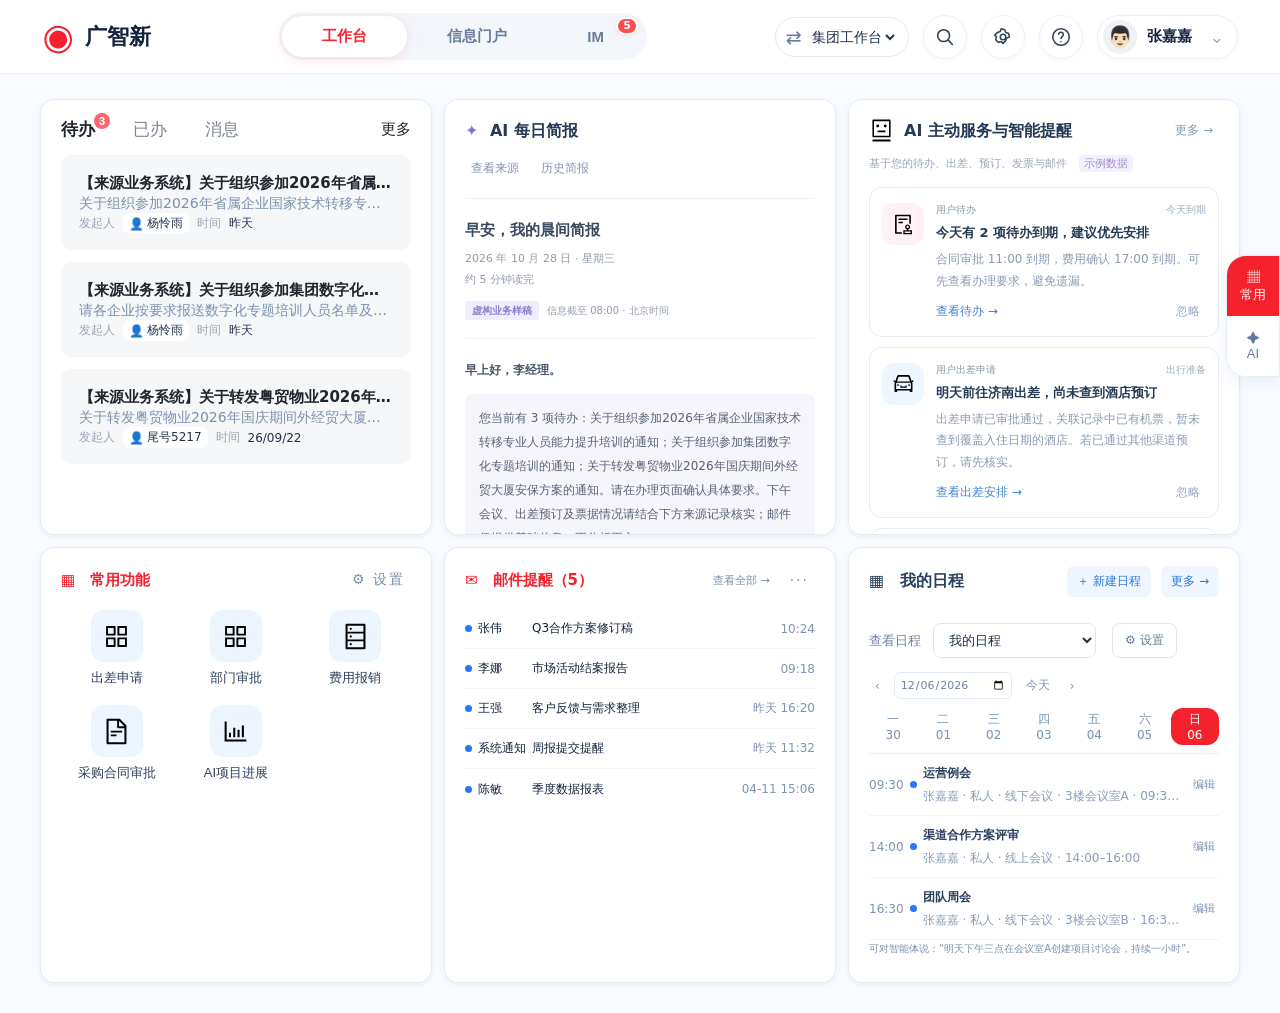
==== commit a0d007e5: "Update IM policies, calendar sharing, component cloning and model management" ====
--- a/guangxin/index.html
+++ b/guangxin/index.html
@@ -1,5 +1,5 @@
 <!doctype html>
-<html lang="zh-CN"><head><script src="brief-mail.js"></script><script src="brief-invoices.js"></script><script src="brief-travel.js"></script><script src="unified-tasks.js"></script><script src="component-manager.js"></script><script src="menu-group-access.js"></script><script src="component-access.js"></script><meta charset="utf-8"><meta name="viewport" content="width=device-width,initial-scale=1"><title>广智新 · AI 工作台</title>
+<html lang="zh-CN"><head><script src="system-navigation.js"></script><script src="digital-employee-sample.js"></script><script src="brief-mail.js"></script><script src="brief-invoices.js"></script><script src="brief-travel.js"></script><script src="unified-tasks.js"></script><script src="component-manager.js"></script><script src="menu-group-access.js"></script><script src="component-access.js"></script><meta charset="utf-8"><meta name="viewport" content="width=device-width,initial-scale=1"><title>广智新 · AI 工作台</title>
 <style>
 :root{--red:#f5222d;--ink:#14233d;--muted:#7183a1;--line:#e6edf6;--blue:#2669d9;--bg:#f5f8fc}*{box-sizing:border-box}body{margin:0;font-family:"Microsoft YaHei",system-ui,sans-serif;color:var(--ink);background:linear-gradient(#f8fbff,#f4f8fc);font-size:14px}.top{height:74px;background:#fff;display:flex;align-items:center;padding:0 42px;border-bottom:1px solid #edf1f6;gap:40px}.brand{font-size:22px;font-weight:800;display:flex;align-items:center;gap:12px}.brand em{font-style:normal;color:#f5222d;font-size:36px;line-height:1;transform:rotate(-12deg)}.tabs{margin:auto;display:flex;background:#f3f6fb;border-radius:28px;padding:3px}.tabs button{border:0;background:transparent;color:#6b7d9c;padding:11px 40px;border-radius:24px;font-weight:700;font-size:15px;cursor:pointer}.tabs button.active{color:var(--red);background:white;box-shadow:0 2px 12px #f5222d22}.tools{display:flex;gap:18px;align-items:center;font-size:22px}.avatar{width:34px;height:34px;border-radius:50%;background:#d5dfeb;display:grid;place-items:center;font-size:18px}.layout{display:grid;grid-template-columns:255px minmax(560px,1fr) 275px;gap:12px;padding:12px 20px 0}.panel{background:#fff;border:1px solid var(--line);border-radius:14px;box-shadow:0 2px 10px #293b5c08}.left{padding:15px 10px}.new{width:100%;border:0;border-radius:9px;background:var(--red);color:#fff;font-size:16px;padding:12px;cursor:pointer;box-shadow:0 5px 12px #f5222d22}.history-title{font-weight:700;padding:22px 8px 10px;color:#304463}.history-title span{float:right;color:#7790b5}.group{color:#8ba0bf;font-size:13px;padding:10px 7px}.history{padding:9px 10px;border-radius:10px;cursor:pointer}.history:hover,.history.selected{background:#fff3f3}.history b{display:block;font-size:14px}.history small{display:block;color:#8ca0bc;margin-top:6px}.main{padding:44px 12px 0;min-width:0}.hero{text-align:center;padding:28px 0 55px;background:radial-gradient(ellipse at 50% 20%,#fff 15%,#fff8f8 55%,transparent 72%)}.hero h1{font-size:45px;margin:0 0 12px;letter-spacing:1px}.hero p{font-size:22px;color:#61799e;margin:0}.cards{display:grid;grid-template-columns:repeat(4,1fr);gap:10px}.action{border:1px solid #e6edf6;background:#fff;border-radius:12px;padding:15px;text-align:left;cursor:pointer;min-height:170px;box-shadow:0 4px 15px #27528b08}.action:hover{border-color:#ffb6b6;transform:translateY(-2px)}.ico{width:42px;height:42px;border-radius:10px;background:#fff0f2;color:var(--red);display:grid;place-items:center;font-size:24px;margin-bottom:15px}.action:nth-child(2) .ico{background:#fff0f0}.action:nth-child(3) .ico{background:#fff5e9;color:#ef8b16}.action:nth-child(4) .ico{background:#eaf3ff;color:#1e72db}.action strong{display:block;font-size:16px;margin-bottom:8px}.action span{font-size:12px;color:#8799b5;line-height:1.8}.section-head{display:flex;justify-content:space-between;align-items:center;margin:30px 6px 10px}.section-head h3{margin:0;font-size:17px}.section-head a{color:#7185a6;cursor:pointer}.questions{display:grid;grid-template-columns:repeat(4,1fr);gap:9px}.q{border:1px solid var(--line);background:#fff;border-radius:10px;padding:13px 12px;white-space:nowrap;overflow:hidden;text-overflow:ellipsis;cursor:pointer}.q:hover{color:var(--red);border-color:#ffb5b5}.composer{margin-top:28px;border:1px solid #dce6f3;border-radius:15px;background:#fff;padding:16px;box-shadow:0 4px 18px #385a8a0b}.composer textarea{width:100%;border:0;outline:0;resize:none;font:inherit;height:64px;color:var(--ink)}.composer textarea::placeholder{color:#a4b2c7}.compose-bottom{display:flex;align-items:center;gap:25px;color:#7185a6}.compose-bottom button{border:0;background:transparent;cursor:pointer;color:#7185a6}.compose-bottom .mode{margin-left:auto;border:1px solid var(--line);border-radius:22px;padding:9px 14px}.send{color:var(--red)!important;font-weight:700}.right{padding:18px 12px}.right h3{margin:0 5px 16px;font-size:16px}.preview{height:740px;border:1px solid #e7edf5;border-radius:12px;background:linear-gradient(180deg,#fbfdff,#fff);display:flex;flex-direction:column;align-items:center;justify-content:center;text-align:center;padding:25px}.doc{font-size:62px;margin-bottom:24px}.preview strong{font-size:17px}.preview p{color:#8295b0;line-height:1.8}.float{position:fixed;right:0;top:255px;z-index:20;background:#fff;border:1px solid #e6edf6;border-radius:20px 0 0 20px;box-shadow:0 4px 16px #193b6b12;overflow:hidden}.float button{display:block;width:52px;height:60px;border:0;background:#fff;color:#657b9d;cursor:pointer;font-size:13px;transition:.15s}.float button.active{background:#f5222d;color:#fff}.float button:not(.active):hover{background:#f7f9fc}.float button.active{background:var(--red);color:#fff}.work{display:none;min-height:calc(100vh - 74px);padding:36px 42px;background:#f8fbff;margin-top:25px;border-top:1px solid var(--line)}.work h2{margin:0 0 4px;font-size:26px}.work p{margin:0;color:#7d91ae}.work-grid{display:grid;grid-template-columns:1.4fr 1fr 1fr;gap:12px;margin-top:20px}.work-card{background:#fff;border:1px solid var(--line);border-radius:12px;padding:17px;min-height:130px}.work-card h3{margin:0 0 13px}.list{display:grid;gap:8px;color:#536b90}.list div{padding:7px;border-bottom:1px solid #f0f3f7}.toast{position:fixed;left:50%;bottom:28px;transform:translateX(-50%);background:#14233d;color:#fff;border-radius:24px;padding:11px 18px;display:none}.toast.show{display:block}@media(max-width:1000px){.layout{grid-template-columns:210px 1fr}.right{display:none}.cards,.questions{grid-template-columns:repeat(2,1fr)}.work-grid{grid-template-columns:1fr 1fr}}@media(max-width:680px){.top{padding:0 16px;height:62px}.brand{font-size:18px}.tabs{display:none}.tools{margin-left:auto}.layout{display:block;padding:10px}.left{display:none}.main{padding-top:12px}.hero h1{font-size:34px}.cards,.questions{grid-template-columns:1fr 1fr}.work{padding:24px 15px}.work-grid{grid-template-columns:1fr}.compose-bottom{gap:8px;font-size:12px}}
 </style><style>.svg-icon{width:20px;height:20px;vertical-align:middle;object-fit:contain}.icon-red{filter:sepia(1) saturate(8) hue-rotate(315deg)}</style><style>.workspace-nav{display:grid;grid-template-columns:1fr;gap:5px;margin:18px 0 22px;padding-bottom:16px;border-bottom:1px solid #edf1f6}.workspace-nav button{border:0;background:transparent;border-radius:9px;padding:14px 16px;color:#14233d;cursor:pointer;font-size:16px;min-height:52px;display:flex;align-items:center;gap:14px;text-align:left}.workspace-nav button:hover{border-color:#f5222d;color:#f5222d;background:#fff7f7}.workspace-nav button.active{color:#f5222d;background:#fff0f2}.workspace-nav .svg-icon{width:21px;height:21px;flex-shrink:0}</style><style>.input-area{margin-top:24px}.input-tabs{display:flex;gap:12px;flex-wrap:wrap;margin-bottom:14px}.input-tab{display:flex;align-items:center;gap:9px;border:1px solid #e5eaf5;background:#fff;border-radius:12px;padding:10px 17px;font:inherit;color:#17263d;cursor:pointer}.input-tab svg,.input-tools svg{width:22px;height:22px;flex-shrink:0}.input-tab.blue svg{color:#2876ff}.input-tab.orange svg{color:#ff8b19}.input-tab.purple svg{color:#8745ff}.input-tab.green svg{color:#00bc85}.input-tab.cyan svg{color:#00c4ce}.input-tab[aria-selected=true]{background:#f0f5ff;border-color:#90b5ff}.new-composer{margin-top:0;border-radius:13px;padding:24px 22px 14px;box-shadow:0 2px 18px #1937620c}.new-composer textarea{height:112px;font-size:18px;color:#18253c}.input-tools{display:flex;gap:14px;align-items:center}.input-tools button{display:flex;gap:8px;align-items:center;justify-content:center;border:0;background:transparent;padding:8px;color:#14233d;cursor:pointer}.input-tools select{max-width:235px;border:1px solid #e2e4ec;border-radius:28px;background:#edf0ff;color:#2e70ff;padding:11px 15px;font:inherit}.input-tools #webSearch{border:1px solid #e1e4e9;border-radius:25px;color:#63738c;white-space:nowrap}.input-tools #webSearch[aria-pressed=true]{background:#edf3ff;color:#2876ff;border-color:#8ab1ff}.input-spacer{flex:1}.input-divider{height:32px;width:1px;background:#e1e4eb;margin:0 6px}.input-tools #send{border-radius:50%;width:44px;height:44px;background:#2f74ff;color:#fff}.input-notice{text-align:center;color:#ff3030;font-size:13px;margin:12px 0 18px}#attachmentName{font-size:12px;color:#7183a1;margin-top:5px}@media(max-width:700px){.input-tools{gap:4px;flex-wrap:wrap}.input-tools select{max-width:175px}.input-tab{padding:8px 10px}.input-tabs{gap:6px}}</style><style>.work{margin-top:0;border:0;padding:25px 40px 30px}.cw-title{display:flex;align-items:center;justify-content:space-between;margin-bottom:18px}.cw-title h2{font-size:30px;margin-bottom:7px}.cw-title button{background:#fff;border:1px solid #e4eaf2;border-radius:13px;padding:13px 20px;font:inherit;font-weight:700;color:#243650;cursor:pointer}.cw-box{background:#fff;border:1px solid #e5edf6;border-radius:14px;padding:18px 20px;min-width:0}.cw-head{display:flex;align-items:center;gap:16px;margin-bottom:13px}.cw-head h3{margin:0;font-size:18px;flex:1}.cw-head button,.cw-menu{border:0;background:none;color:#7a8fab;cursor:pointer;font:inherit}.cw-menu{font-weight:800;letter-spacing:2px}.cw-more{font-size:13px!important}.cw-alerts{display:grid;grid-template-columns:repeat(4,minmax(0,1fr));gap:12px}.cw-alert{display:flex;align-items:center;gap:12px;text-align:left;padding:16px 12px;border:1px solid #e8eef5;border-radius:13px;background:#fff;cursor:pointer;color:#263b58;min-width:0}.cw-alert b{font-size:14px}.cw-alert small,.cw-event small{display:block;margin-top:6px;color:#8b9db7;font-size:12px}.cw-arrow{margin-left:auto;color:#7c92b4;font-size:25px}.cw-app-icon{display:grid;place-items:center;width:52px;height:52px;border-radius:13px;flex-shrink:0;background:#edf5ff}.cw-app-icon img{width:29px;height:29px}.cw-app-icon.orange{background:#fff4e9}.cw-app-icon.red{background:#fff0f3}.cw-app-icon.purple{background:#f3edff}.cw-app-icon.green{background:#e6faf3}.cw-app-icon.gray{background:#edf2f8}.cw-middle{display:grid;grid-template-columns:1fr 1fr;gap:14px;margin-top:14px}.cw-bottom{display:grid;grid-template-columns:1.25fr 1.22fr .85fr;gap:14px;margin-top:14px}.cw-row{display:flex;align-items:center;gap:12px;min-height:40px;border-bottom:1px solid #f1f4f8;font-size:14px}.cw-row:last-child{border-bottom:0}.cw-row input{width:17px;height:17px;accent-color:#f5222d;cursor:pointer;flex-shrink:0}.cw-row:has(input:checked) .cw-item{text-decoration:line-through;color:#9ba9bd}.cw-item{white-space:nowrap}.cw-tag{padding:3px 11px;border-radius:6px;background:#eef4fc;color:#6282ab;font-size:12px}.cw-dot{width:7px;height:7px;border-radius:50%;background:#f5222d;flex-shrink:0;margin-left:auto}.cw-dot.orange{background:#ff951c}.cw-row time,.cw-event time{color:#7e94b5;font-size:12px;white-space:nowrap}.cw-week{display:flex;justify-content:space-around;border-bottom:1px solid #edf2f7;padding-bottom:8px}.cw-week button{border:0;background:none;border-radius:12px;color:#7187a6;line-height:1.7;width:48px;cursor:pointer}.cw-week button.selected{background:#f5222d;color:#fff}.cw-event{display:flex;gap:16px;align-items:center;border-bottom:1px solid #f1f4f8;padding:8px 0;font-size:14px}.cw-event .cw-dot{margin:0;background:#2876ff}.cw-event .cw-menu{margin-left:auto}.cw-join{margin-left:auto;border:0;border-radius:7px;background:#f2f6fb;padding:8px;color:#5e7699;cursor:pointer}.cw-mail{gap:12px;font-size:12px}.cw-mail .cw-dot{margin-left:0;background:#2876ff}.cw-mail span{min-width:48px}.cw-mail b{font-weight:400;flex:1}.cw-approval-tabs{display:flex;gap:8px;margin-bottom:9px}.cw-approval-tabs button{flex:1;background:#f3f7fb;color:#7a8ca9;border:0;border-radius:14px;padding:7px 3px;cursor:pointer}.cw-approval-tabs button.selected{background:#fff0f3;color:#f5222d}.cw-approval-tabs em{font-style:normal;margin-left:4px}.cw-apps{display:grid;grid-template-columns:repeat(3,1fr);gap:16px 8px}.cw-apps button{background:none;border:0;display:flex;flex-direction:column;align-items:center;gap:7px;color:#2b3f5b;cursor:pointer}.cw-box button:hover{filter:brightness(.97)}.work.editing .cw-box{outline:2px dashed #f5a4ad;cursor:move}@media(max-width:1200px){.cw-alerts{grid-template-columns:repeat(2,1fr)}.cw-bottom{grid-template-columns:1fr 1fr}.cw-bottom>.cw-box:last-child{grid-column:1/-1}.cw-apps{grid-template-columns:repeat(6,1fr)}}@media(max-width:800px){.work{padding:20px 14px}.cw-middle,.cw-bottom{grid-template-columns:1fr}.cw-alerts{grid-template-columns:1fr}.cw-row{gap:7px;font-size:12px}.cw-apps{grid-template-columns:repeat(3,1fr)}.cw-head h3{font-size:16px}}</style><style>.cw-approval-tabs{gap:0;margin:4px 0 15px}.cw-approval-tabs button{display:flex;align-items:center;justify-content:space-around;gap:7px;background:#fff;border-radius:0;border-right:1px solid #edf1f7;padding:9px 5px;color:#243650}.cw-approval-tabs button:last-child{border-right:0}.cw-approval-tabs button.selected{background:#f1f7fc;color:#243650}.cw-approval-tabs em{display:block;font-size:21px;margin:0;line-height:1.2}.cw-approval-tabs small{display:block;font-size:12px;margin-top:4px;white-space:nowrap}.approval-icon{display:grid;place-items:center;width:39px;height:39px;border:4px solid #d5ebfa;border-radius:50%;background:#49a6e6;flex-shrink:0}.approval-icon img{width:21px;height:21px;filter:brightness(0) invert(1)}.cw-approval-tabs button:nth-child(2) .approval-icon{background:#8987f5;border-color:#e7e6ff}.cw-approval-tabs button:nth-child(3) .approval-icon{background:#5680ff;border-color:#e0e8ff}</style><style>#portalView{display:none;padding:18px 30px 25px;background:#f6f9fc}.pt-grid{display:grid;grid-template-columns:minmax(0,2.24fr) minmax(300px,1fr);gap:18px}.pt-left,.pt-right{min-width:0}.pt-panel{background:#fff;border:1px solid #e5ecf4;border-radius:16px;padding:18px;margin-bottom:16px}.pt-banner{position:relative;margin-bottom:16px;border-radius:16px;overflow:hidden}.pt-banner>img{display:block;width:100%;aspect-ratio:4.56;object-fit:cover}.pt-dots{position:absolute;bottom:16px;left:34px;display:flex;gap:8px}.pt-dots button{border:0;background:#a4aec9;border-radius:8px;width:8px;height:8px;padding:0;cursor:pointer}.pt-dots button.active{width:27px;background:#f5222d}.pt-toolbar{display:flex;align-items:center;gap:10px;flex-wrap:wrap;margin-bottom:18px}.pt-toolbar h3,.pt-heading h3{display:flex;align-items:center;gap:10px;margin:0;font-size:18px;white-space:nowrap}.pt-icon{width:25px;height:25px;object-fit:contain}.pt-filters{display:flex;gap:5px;flex-wrap:wrap}.pt-filters button,.pt-group-tabs button{border:0;background:#f4f7fa;border-radius:22px;padding:8px 13px;color:#72829b;cursor:pointer}.pt-filters button.active,.pt-group-tabs button.active{background:#fff0f3;color:#f5222d;font-weight:700}.pt-toolbar input{min-width:100px;width:140px;border:1px solid #e4ebf3;border-radius:24px;padding:9px 13px;outline:none;margin-left:auto}.pt-toolbar>button{border:0;background:#f8fafc;border-radius:20px;padding:9px;color:#70829e;cursor:pointer}.pt-news{display:grid;grid-template-columns:repeat(4,minmax(0,1fr));gap:12px}.pt-card{padding:0;background:white;border:1px solid #edf1f6;border-radius:10px;overflow:hidden;text-align:left;color:#243650;cursor:pointer;display:flex;flex-direction:column}.pt-cover{width:100%;height:125px;object-fit:cover}.pt-card-body{padding:11px;display:flex;flex-direction:column;flex:1}.pt-tag{font-size:12px;background:#ecf5ff;color:#428cde;align-self:flex-start;padding:3px 7px;border-radius:5px}.pt-card h4{font-size:14px;line-height:1.5;margin:10px 0}.pt-card p{color:#8a98b1;font-size:13px;line-height:1.5;display:-webkit-box;-webkit-line-clamp:3;-webkit-box-orient:vertical;overflow:hidden;margin:0 0 12px}.pt-card small{color:#94a1b6;margin-top:auto;font-size:11px}.pt-feedback{display:flex;align-items:center;gap:12px;background:#f7fafc;padding:10px;margin-top:12px;border-radius:9px;color:#8c9bb0;font-size:12px}.pt-feedback button{border:1px solid #e2e9f1;background:white;border-radius:18px;padding:8px 12px;cursor:pointer;color:#586e8d}.pt-feedback button:last-child{margin-left:auto}.pt-heading{display:flex;align-items:center;justify-content:space-between;margin-bottom:15px}.pt-heading>button{border:0;background:none;color:#8392a9;cursor:pointer}.pt-reminder{display:flex;gap:14px;border:1px solid #eaf0f6;border-radius:13px;padding:14px;margin-top:8px}.pt-reminder>.pt-icon{width:42px;height:42px;background:#fff1f3;padding:9px;border-radius:12px}.pt-reminder>div{flex:1;min-width:0}.pt-reminder b{font-size:13px;line-height:1.5}.pt-reminder p{font-size:12px;color:#8b9ab1;margin:6px 0;line-height:1.5}.pt-reminder small{display:block;text-align:right;color:#9ba9bd;font-size:11px}.pt-actions{display:flex;gap:9px;margin-top:9px}.pt-actions button{border:1px solid #e7edf4;border-radius:20px;padding:6px 17px;background:#fff;color:#8a9bb1;cursor:pointer}.pt-actions button:last-child{background:#f5222d;color:white;border-color:#f5222d}.pt-notice{display:flex;align-items:center;gap:10px;width:100%;border:0;border-bottom:1px solid #f2f5f8;background:#fff;padding:12px 0;text-align:left;color:#52637e;cursor:pointer;font-size:13px}.pt-notice i{width:6px;height:6px;background:#f5222d;border-radius:50%;flex-shrink:0}.pt-notice span{overflow:hidden;text-overflow:ellipsis;white-space:nowrap}.pt-notice time{margin-left:auto;white-space:nowrap;color:#97a5bc;font-size:12px}.pt-group-tabs{display:flex;gap:8px;margin:-4px 0 14px}.pt-group-news{display:grid;grid-template-columns:repeat(4,1fr);gap:13px}.pt-group-news button{border:0;background:none;padding:0;text-align:left;cursor:pointer;color:#2e405c;display:flex;flex-direction:column;gap:9px}.pt-group-news img{width:100%;height:105px;object-fit:cover;border-radius:9px}.pt-group-news b{font-size:13px;line-height:1.5}.pt-group-news small{color:#97a5bb;margin-top:auto}#ptDialog{border:1px solid #e5eaf1;border-radius:18px;padding:28px;width:650px;max-width:90vw;color:#263954;box-shadow:0 15px 70px #14233d33}#ptDialog::backdrop{background:#14233d66}#ptDialogBody{line-height:1.9;color:#73849d}#ptClose{float:right;border:0;background:none;font-size:26px;cursor:pointer;color:#7a8ba3}@media(max-width:1100px){.pt-grid{grid-template-columns:minmax(0,1.8fr) minmax(280px,1fr)}.pt-news{grid-template-columns:repeat(2,1fr)}.pt-group-news{grid-template-columns:repeat(2,1fr)}}@media(max-width:760px){#portalView{padding:12px}.pt-grid{grid-template-columns:1fr}.pt-feedback{flex-wrap:wrap}.pt-banner>img{min-height:145px}.pt-toolbar input{margin-left:0}}</style><style>.history-chat-icon{width:20px;height:20px;object-fit:contain;vertical-align:-4px;margin-right:9px;display:inline-block;flex-shrink:0}</style><style>#imView{display:none;padding:0;background:#fff}.im-shell{display:grid;grid-template-columns:285px minmax(0,1fr);height:calc(100vh - 74px);min-height:650px;border:1px solid #e7ebf1}.im-sidebar{border-right:1px solid #e8edf5;overflow:auto}.im-search{display:flex;gap:9px;padding:18px}.im-search input{width:100%;min-width:0;border:0;background:#f1f3f7;border-radius:9px;padding:10px;color:#52627a;outline:0}.im-search button{border:0;border-radius:8px;background:#f1f3f7;color:#8995a8;font-size:25px;cursor:pointer}.im-contact{width:100%;display:flex;gap:10px;padding:13px 18px;border:0;text-align:left;background:#fff;cursor:pointer;color:#28354c;align-items:center}.im-contact.active{background:#f1f3f8}.im-face{width:40px;height:40px;display:grid;place-items:center;border-radius:7px;background:#e8f0fb;font-size:27px;flex-shrink:0;position:relative}.im-face.ai{background:linear-gradient(135deg,#0c36ed,#46bcff)}.im-face em{position:absolute;top:-6px;right:-5px;font-size:10px;background:#ff593f;color:#fff;border-radius:10px;padding:2px 5px;font-style:normal}.im-contact-text{flex:1;min-width:0}.im-contact-top{display:flex;justify-content:space-between;gap:5px}.im-contact b{font-size:13px;font-weight:500}.im-contact time{font-size:11px;color:#929aab}.im-contact small{display:block;color:#9099ab;white-space:nowrap;overflow:hidden;text-overflow:ellipsis;margin-top:7px;font-size:11px}.im-main{display:flex;flex-direction:column;min-width:0;min-height:0;background:#fff}.im-header{display:flex;align-items:center;gap:10px;padding:15px 22px;border-bottom:1px solid #e8edf5;height:70px;flex-shrink:0}.im-header small{display:block;font-size:11px;color:#99a1b0;margin-top:5px}.im-header b{font-size:14px}.im-header>button{margin-left:auto;border:0;background:none;color:#7b8392;font-size:23px;cursor:pointer}.im-feed{flex:1;min-height:0;overflow:auto;padding:28px 36px}.im-ai-message{display:flex;gap:12px;max-width:960px;margin:0 auto}.im-assistant-card{border:1px solid #e0e3e8;border-radius:8px;padding:20px;flex:1;min-width:0;color:#3c3c3e;font-size:13px;line-height:1.8}.im-card-heading{display:flex;align-items:center;gap:10px;font-size:15px}.im-card-heading time{margin-left:auto;color:#8d8d8d;font-size:13px}.im-round{width:29px;height:29px;border-radius:50%;color:white;display:grid;place-items:center}.im-round.blue{background:#66aeff}.im-round.green{background:#32bf91}.im-assistant-card p{margin:7px 0 10px 39px}.im-meeting{margin-left:39px;display:flex;gap:14px;align-items:center;background:linear-gradient(100deg,#faf3e6,#f0edfd,#dff2ff);padding:13px 18px;border-radius:13px;box-shadow:0 3px 7px #1527460a;flex-wrap:wrap}.im-meeting>span:first-child{font-size:27px}.im-meeting strong{font-size:20px}.im-meeting button{margin-left:auto;border:0;background:none;color:#397eff;cursor:pointer}.im-travel{border-top:1px solid #e5e5e5;margin-top:17px;padding-top:19px}.im-trip-grid{display:grid;grid-template-columns:1.1fr 1.08fr .5fr;gap:9px;margin-left:39px}.im-application,.im-ticket,.im-weather{border:1px solid #e9edf6;border-radius:12px;position:relative;padding:12px;overflow:hidden}.im-application{background:linear-gradient(140deg,#fff5f1,#f5f7ff 25%,white 65%)}.im-application em{position:absolute;right:0;top:0;background:#00bd92;color:white;font-size:10px;padding:1px 9px;border-radius:0 0 0 10px;font-style:normal}.im-application dl{display:grid;grid-template-columns:1fr 1.3fr;font-size:11px;line-height:2.3;margin:15px 0 0}.im-application dt{color:#888}.im-application dd{margin:0;text-align:right}.im-ticket{padding-top:35px;box-shadow:0 2px 6px #20345909}.im-recommended{position:absolute;top:0;left:0;background:#ff9010;color:white;font-size:10px;padding:0 5px}.im-route{display:flex;align-items:center;justify-content:space-between;gap:5px}.im-route strong{font-size:19px;font-weight:500}.im-route small{display:block;font-size:10px;color:#888}.im-route b{color:#ff7b00;font-size:17px;white-space:nowrap}.im-route b small{display:inline;color:#ff7b00}.im-duration{text-align:center;font-size:9px;color:#aaa;line-height:1.2}.im-ticket p{margin:16px 0;font-size:10px;color:#9a9fad;white-space:nowrap}.im-ticket p span{color:#29ba8c}.im-ticket button{background:none;border:0;border-top:1px solid #f1f3f6;padding:8px 0 0;font-size:10px;color:#8c94a2;width:100%;cursor:pointer}.im-weather{background:linear-gradient(140deg,#f5f0ff,#e3f4ff,white);display:flex;flex-direction:column;justify-content:center;font-size:18px}.im-weather small{font-size:12px}.im-weather strong{font-size:20px;margin-top:35px;white-space:nowrap}.im-compose-wrap{padding:15px 36px 20px;flex-shrink:0}.im-compose{max-width:908px;margin:0 auto;border:1px solid #dfe5ef;border-radius:8px;padding:12px 18px}.im-toolbar{display:flex;gap:16px}.im-toolbar button,.im-send-row button{border:0;background:none;color:#787d88;font-size:21px;cursor:pointer;padding:0}.im-compose textarea{border:0;outline:0;resize:none;height:68px;width:100%;font:inherit;padding-top:12px;font-size:13px}.im-compose textarea::placeholder{color:#aaa}.im-send-row{display:flex;align-items:center;justify-content:flex-end;gap:17px}.im-send-row #imSendMessage{width:31px;height:31px;background:#2f7bff;color:#fff;border-radius:50%;font-size:20px}.im-send-divider{height:20px;width:1px;background:#e6e8eb}#imFileName{margin-right:auto;font-size:11px;color:#8594aa}.im-outgoing{max-width:908px;margin:15px auto;text-align:right}.im-outgoing span{display:inline-block;max-width:80%;padding:10px 16px;background:#e9f2ff;border-radius:9px;text-align:left;white-space:pre-wrap;overflow-wrap:anywhere}.im-simple{max-width:908px;margin:25px auto;color:#7c8ba0}@media(max-width:1100px){.im-shell{grid-template-columns:235px minmax(0,1fr)}.im-feed{padding:20px}.im-trip-grid{grid-template-columns:1fr 1fr}.im-weather{grid-column:1/-1;flex-direction:row;align-items:center;gap:15px}.im-weather strong{margin:0}.im-assistant-card{padding:14px}.im-trip-grid,.im-meeting{margin-left:0}}@media(max-width:700px){.im-shell{grid-template-columns:155px minmax(0,1fr)}.im-contact{padding:12px 8px}.im-contact .im-face{width:30px;height:30px;font-size:20px}.im-contact time{display:none}.im-search{padding:10px}.im-ai-message>.im-face{display:none}.im-feed{padding:12px}.im-trip-grid{grid-template-columns:1fr}.im-weather{grid-column:auto}.im-assistant-card p{margin-left:0}.im-compose-wrap{padding:10px}.im-contact small{font-size:10px}}</style><style>.im-toolbar{gap:25px;align-items:center}.im-toolbar button{display:grid;place-items:center;width:25px;height:27px;color:#17344d}.im-toolbar svg{width:24px;height:24px}.im-toolbar #imCut,.im-toolbar #imStar{display:none}</style><style>#resourceView{background:white;min-height:calc(100vh - 74px);padding:16px 20px}#resourceBack{border:0;background:#f4f7fb;padding:8px 14px;border-radius:7px;color:#7084a2;cursor:pointer;margin-bottom:10px}.rs-top{display:flex;gap:30px;border-bottom:1px solid #e5e8ef;align-items:center;min-height:65px}.rs-top button{border:0;background:none;padding:20px 10px;color:#172b46;cursor:pointer;font-size:16px}.rs-top button.active{color:#1677ff;border-bottom:2px solid #1677ff}.rs-capacity{margin-left:auto;color:#8d96a6;font-size:13px}.rs-capacity progress{display:block;width:180px;height:5px;margin-top:12px}.rs-tools{display:flex;align-items:center;gap:12px;padding:24px 0}.rs-tools input,.rs-tools select,.drive-search{background:#f2f3f7;border:0;border-radius:9px;padding:11px;color:#62728b;outline:none}.rs-tools button,.rs-action{border:1px solid #e1e7f0;background:white;padding:9px 13px;border-radius:8px;color:#1677ff;cursor:pointer}.rs-cards{display:grid;grid-template-columns:repeat(4,minmax(200px,1fr));gap:18px;max-width:1350px}.rs-card{border:1px solid #e1e5ed;border-radius:10px;padding:20px 24px;background:white;text-align:left;box-shadow:0 2px 6px #152b4d05;cursor:pointer;color:#64738a}.rs-card-head{display:flex;gap:14px;align-items:center;margin-bottom:20px}.rs-book{font-size:42px}.rs-card b{display:block;color:#14283f;font-size:16px;margin-bottom:5px}.rs-card p{margin:8px 0;font-size:13px}.drive-grid{display:grid;grid-template-columns:270px minmax(0,1fr);min-height:550px}.drive-side{border-right:1px solid #e3e8ef;padding:10px 18px 0 0}.drive-side .drive-search{width:80%;margin-bottom:15px}.drive-folder{display:block;border:0;background:white;text-align:left;color:#718097;border-radius:9px;width:100%;padding:12px;cursor:pointer}.drive-folder.active{color:#1677ff;background:#e9efff}.drive-main{padding:12px 0 0 24px;min-width:0}.drive-main h3{margin:0}.drive-table-wrap{overflow:auto}.drive-table{border-collapse:collapse;width:100%;font-size:13px;white-space:nowrap}.drive-table th{background:#f1f3f8;padding:15px 12px;text-align:left}.drive-table td{padding:17px 12px;border-bottom:1px solid #edf0f5}.drive-table td.name{max-width:340px;overflow:hidden;text-overflow:ellipsis;cursor:pointer}.drive-table button{border:0;background:none;color:#1677ff;cursor:pointer;padding:3px 7px}.drive-table button.danger{color:#ff6475}.rs-primary{background:#1677ff!important;color:#fff!important}.rs-empty{padding:40px;color:#93a0b2}#resourceDialog{border:1px solid #e1e7ef;border-radius:12px;max-width:85vw;min-width:300px;padding:24px;color:#273c59}#resourceDialog::backdrop{background:#15294655}@media(max-width:1000px){.rs-cards{grid-template-columns:repeat(2,1fr)}.rs-top{flex-wrap:wrap;gap:10px}.rs-capacity{margin-left:0}.drive-grid{grid-template-columns:180px 1fr}.rs-tools{flex-wrap:wrap}}@media(max-width:600px){.rs-cards{grid-template-columns:1fr}.drive-grid{grid-template-columns:1fr}.drive-side{border:0}.drive-main{padding-left:0}}</style><style>.layout.resource-layout{grid-template-columns:255px minmax(0,1fr)}.layout.resource-layout>.right{display:none}.main.show-resource{padding:0;overflow:hidden}.main.show-resource>:not(#resourceView){display:none!important}.main>#resourceView{min-height:800px;padding:18px;background:#fff}.main #resourceBack{display:none}.main .rs-cards{grid-template-columns:repeat(2,minmax(0,1fr))}.main .rs-top{gap:12px;flex-wrap:wrap}.main .rs-capacity{margin-left:0}.main .drive-grid{grid-template-columns:200px minmax(0,1fr)}@media(max-width:680px){.layout.resource-layout{grid-template-columns:1fr}.main .rs-cards{grid-template-columns:1fr}.main .drive-grid{grid-template-columns:1fr}}</style><style>#ptDialog.subscription-dialog{width:850px;padding:0;max-height:88vh;overflow:hidden}#ptDialog.subscription-dialog #ptClose{position:absolute;right:22px;top:16px;z-index:2}#ptDialog.subscription-dialog>h2{margin:0;padding:25px 30px 18px;border-bottom:1px solid #edf1f6;font-size:23px}#ptDialog.subscription-dialog #ptDialogBody{color:#526780;line-height:1.6}.sub-scroll{max-height:calc(88vh - 160px);overflow:auto;padding:20px 30px}.sub-intro{font-size:13px;color:#8897ad;margin:0 0 20px}.sub-field{margin-bottom:22px}.sub-field h4{color:#253b58;font-size:15px;margin:0 0 9px}.sub-field h4 small{font-size:12px;font-weight:400;color:#91a0b4;margin-left:8px}.sub-chips{display:flex;gap:8px;flex-wrap:wrap}.sub-chip{display:flex;align-items:center;gap:6px;border:1px solid #e2e9f2;border-radius:8px;padding:7px 11px;font-size:13px;cursor:pointer;background:#fff}.sub-chip:has(input:checked){background:#edf4ff;border-color:#8ab5ff;color:#1677ff}.sub-chip input{accent-color:#1677ff}.sub-input,.sub-select{width:100%;border:1px solid #dfe6f0;border-radius:8px;padding:10px;font:inherit;font-size:13px;color:#334c69;background:white}.sub-help{font-size:12px;color:#97a4b6;margin-top:6px}.sub-advanced{border-top:1px solid #e9eef5;padding-top:14px}.sub-advanced summary{cursor:pointer;color:#2775db;font-size:14px;margin-bottom:20px}.sub-two{display:grid;grid-template-columns:1fr 1fr;gap:18px}.sub-toggle{display:flex;align-items:flex-start;gap:10px;font-size:13px;margin-bottom:13px}.sub-toggle input{margin-top:4px;accent-color:#1677ff}.sub-toggle small{display:block;color:#8d9bb0;margin-top:3px}.sub-footer{display:flex;align-items:center;justify-content:flex-end;gap:10px;border-top:1px solid #e9eef5;padding:14px 30px;background:#fff}.sub-footer button{padding:9px 22px;border:1px solid #dfe6f0;border-radius:8px;background:white;color:#5c718e;cursor:pointer}.sub-footer .sub-save{background:#1677ff;color:#fff;border-color:#1677ff}.sub-footer .sub-reset{margin-right:auto;border:0;color:#8192aa}.sub-error{color:#ed4545;font-size:12px;margin-bottom:10px}@media(max-width:600px){.sub-two{grid-template-columns:1fr}.sub-scroll{padding:18px}.sub-footer{padding:12px 18px}}</style><style>.float{display:flex;flex-direction:column}.float[style*="display: block"]{display:flex!important}.float button:first-child{order:2}.float button:last-child{order:1}</style><style>#layoutDesigner[hidden]{display:none}#layoutDesigner{position:fixed;inset:0;z-index:100;background:#f3f6fb;color:#26354f;display:flex;flex-direction:column}.ld-header{height:58px;display:flex;align-items:center;gap:16px;padding:9px 24px;background:white;border-bottom:1px solid #dfe6ef;flex-shrink:0}.ld-header button{border:1px solid #dfe7f2;border-radius:8px;padding:9px 14px;background:white;color:#526982;cursor:pointer}.ld-header strong{font-size:15px}.ld-header>span{font-size:11px;border-radius:18px;background:#edf4ff;color:#246eff;padding:5px 10px}#ldReset{margin-left:auto}#ldSave{background:#1764ff;color:white;border-color:#1764ff}.ld-body{display:flex;flex:1;min-height:0}.ld-library{width:245px;flex-shrink:0;background:#fff;border-right:1px solid #e1e8f2;overflow:auto}.ld-library h3{font-size:15px;padding:20px 16px;margin:0;border-bottom:1px solid #edf1f5}.ld-library small{float:right;color:#8ca0bd;font-size:11px;font-weight:400}#ldLibrary{padding:13px;display:grid;grid-template-columns:1fr 1fr;gap:10px}.ld-source{border:1px solid #e0e8f4;border-radius:12px;background:white;padding:13px 5px;cursor:grab;text-align:center;color:#344b69;min-height:92px}.ld-source img{display:block;width:28px;height:28px;margin:0 auto 12px}.ld-source span{font-size:12px}#ldCanvas{flex:1;overflow:auto;padding:25px;display:grid;grid-template-columns:repeat(2,minmax(0,1fr));gap:20px;align-content:start;background-image:radial-gradient(#c9d9f0 1px,transparent 1px);background-size:20px 20px}.ld-widget{position:relative;border:1px solid #e0e8f4;border-radius:17px;background:white;padding:21px;min-width:0;cursor:grab;min-height:220px}.ld-widget.selected{outline:2px solid #387cff}.ld-widget.selected:before{content:'☷ 正在配置';position:absolute;top:-12px;right:20px;border-radius:14px;padding:4px 10px;background:#1764ff;color:white;font-size:11px}.ld-remove{position:absolute;right:-10px;top:-10px;width:28px;height:28px;border:1px solid #e0e7f2;border-radius:50%;background:white;color:#fa6666;cursor:pointer;z-index:2}.ld-widget>.cw-head{cursor:grab}.ld-widget .cw-box{border:0;padding:0}.ld-widget .cw-alerts{grid-template-columns:1fr 1fr}.ld-widget .cw-apps{grid-template-columns:repeat(3,1fr)}.ld-widget .cw-row{font-size:12px;gap:6px}.ld-widget .cw-tag{padding:3px 6px}.ld-widget h3{font-size:16px}.ld-widget .cw-menu,.ld-widget .cw-more{pointer-events:none}.ld-empty{grid-column:1/-1;border:2px dashed #c7d8f2;border-radius:16px;padding:60px;text-align:center;color:#8a9db6}.ld-system{display:grid;grid-template-columns:repeat(3,1fr);gap:28px;padding:20px 0;text-align:center;font-size:13px}.ld-system img{display:block;width:28px;height:28px;margin:0 auto 10px}.ld-heading-preview{font-size:24px;padding:15px;color:#243650}@media(max-width:850px){.ld-library{width:175px}#ldCanvas{grid-template-columns:1fr;padding:18px}.ld-header{gap:7px;padding:8px}.ld-header>span{display:none}}</style><style>/* Keep designer grid rows sized by their full component contents. */
@@ -137,14 +137,14 @@
 html::-webkit-scrollbar-corner,body *::-webkit-scrollbar-corner{background:transparent}
 html.is-scrolling,body .is-scrolling{scrollbar-color:#ced8e399 transparent}
 html.is-scrolling::-webkit-scrollbar-thumb,body .is-scrolling::-webkit-scrollbar-thumb{background:#ced8e399}
-</style><style>.tabs button{position:relative}.tabs button.has-unread::after{content:attr(data-unread);position:absolute;top:1px;right:6px;min-width:18px;height:18px;box-sizing:border-box;padding:0 5px;border-radius:12px;background:#ff4d4f;color:#fff;border:2px solid #fff;font:600 11px/14px system-ui,sans-serif;text-align:center;box-shadow:0 1px 4px #f5222d1a;pointer-events:none}</style><link rel="stylesheet" href="hot-tracking.css"><script src="hot-tracking.js"></script><link rel="stylesheet" href="ai-subscription.css"><script src="ai-subscription.js"></script><link rel="stylesheet" href="news-view.css?v=20261028-hover"><link rel="stylesheet" href="daily-brief.css"><script src="daily-brief.js"></script><link rel="stylesheet" href="proactive-service.css"><script src="proactive-service.js"></script><link rel="stylesheet" href="ai-designer.css"><script src="layout-defaults.js"></script><link rel="stylesheet" href="calendar-service.css"><script src="calendar-service.js"></script><style>.tools #editWork{background:#fff;border:1px solid #e4eaf2;border-radius:10px;padding:10px 16px;font-size:14px;color:#14233d;cursor:pointer;white-space:nowrap}body:has(.work[style*="display: none"]) .tools #editWork{display:none}.tools #editWork:hover{border-color:#f5222d;color:#f5222d}</style><style id="hide-designer-device-switch">#layoutDesigner .ld-device-tabs{display:none!important}</style></head><body>
+</style><style>.tabs button{position:relative}.tabs button.has-unread::after{content:attr(data-unread);position:absolute;top:1px;right:6px;min-width:18px;height:18px;box-sizing:border-box;padding:0 5px;border-radius:12px;background:#ff4d4f;color:#fff;border:2px solid #fff;font:600 11px/14px system-ui,sans-serif;text-align:center;box-shadow:0 1px 4px #f5222d1a;pointer-events:none}</style><link rel="stylesheet" href="hot-tracking.css"><script src="hot-tracking.js"></script><link rel="stylesheet" href="ai-subscription.css"><script src="ai-subscription.js"></script><link rel="stylesheet" href="news-view.css?v=20261028-hover"><link rel="stylesheet" href="daily-brief.css"><script src="daily-brief.js"></script><link rel="stylesheet" href="proactive-service.css"><script src="proactive-service.js"></script><link rel="stylesheet" href="ai-designer.css"><script src="layout-defaults.js"></script><link rel="stylesheet" href="calendar-service.css"><script src="calendar-service.js"></script><style>.tools #editWork{background:#fff;border:1px solid #e4eaf2;border-radius:10px;padding:10px 16px;font-size:14px;color:#14233d;cursor:pointer;white-space:nowrap}body:has(.work[style*="display: none"]) .tools #editWork{display:none}.tools #editWork:hover{border-color:#f5222d;color:#f5222d}</style><style id="hide-designer-device-switch">#layoutDesigner .ld-device-tabs{display:none!important}</style><style id="hide-designer-ai">#layoutDesigner #ldAiDesign,#layoutDesigner #aiDesignDrawer{display:none!important}</style></head><body>
 <header class="top"><div class="brand"><em>◉</em>广智新</div><nav class="tabs"><button class="active">工作台</button><button>信息门户</button><button>IM</button></nav><div class="tools"><button type="button" id="editWork">🖉 编辑布局</button><span title="搜索" aria-label="搜索">⌕</span><span title="使用帮助" aria-label="使用帮助">?</span><div class="avatar">👨🏻</div><span style="font-size:12px">▾</span></div></header>
-<section id="portalView"><div class="pt-grid"><div class="pt-left"><div class="pt-banner"><img src="portal-assets/banner.png" alt="庆祝广新集团连续四年上榜财富世界500强，2026年位列406位"><div class="pt-dots"><button class="active" aria-label="横幅1"></button><button aria-label="横幅2"></button><button aria-label="横幅3"></button></div></div><article class="pt-panel"><div class="pt-toolbar"><h3><img class="pt-icon" src="portal-prototype/assets/icons/bar-chart.svg" alt="">AI 智能资讯</h3><nav class="pt-filters"><button class="active">推荐</button><button class="">我关注的</button><button class="">与我有关</button><button class="">集团要闻</button><button class="">行业趋势</button><button class="">政策法规</button><button class="">更多⌄</button></nav><input id="ptSearch" data-component-action="ptSearch" placeholder="⌕ 搜索资讯..."><button id="ptSubscribe" data-component-action="ptSubscribe">⚙ 订阅设置</button><div class="pt-view-switch" role="group" aria-label="资讯展示方式"><button type="button" data-component-action="ptView" data-news-view="cards" aria-pressed="true"><svg viewBox="0 0 24 24" fill="none" stroke="currentColor" stroke-width="1.7" stroke-linecap="round" aria-hidden="true"><rect x="3" y="3" width="7" height="7" rx="1"/><rect x="14" y="3" width="7" height="7" rx="1"/><rect x="3" y="14" width="7" height="7" rx="1"/><rect x="14" y="14" width="7" height="7" rx="1"/></svg>卡片</button><button type="button" data-component-action="ptView" data-news-view="list" aria-pressed="false"><svg viewBox="0 0 24 24" fill="none" stroke="currentColor" stroke-width="1.7" stroke-linecap="round" aria-hidden="true"><path d="M8 5h13M8 12h13M8 19h13M3 5h.01M3 12h.01M3 19h.01"/></svg>列表</button></div></div><div class="pt-news"><article class="pt-card" data-news-id="news-1" data-category="集团动态"><div class="pt-card-open" role="button" tabindex="0" data-pt-detail="广智新与某大型企业达成战略合作" data-description="双方围绕数字化转型与产业协同开展深度合作，共同探索产业升级新路径。"><img class="pt-cover" src="portal-assets/city.png" alt=""><div class="pt-card-body"><span class="pt-tag">集团动态</span><h4>广智新与某大型企业达成战略合作</h4><p>双方围绕数字化转型与产业协同开展深度合作，共同探索产业升级新路径。</p><div class="pt-item-actions" aria-label="这条资讯的反馈"><button type="button" data-component-action="ptLike" aria-pressed="false">♧ 感兴趣</button><button type="button" data-component-action="ptLess" aria-pressed="false">♧ 减少此类内容</button></div><small>新华社　2024-04-12</small></div></div><div class="pt-summary-overlay"><button type="button" data-component-action="ptSummary">✦ AI 摘要</button></div></article><article class="pt-card" data-news-id="news-2" data-category="行业资讯"><div class="pt-card-open" role="button" tabindex="0" data-pt-detail="AIGC 如何重塑企业数字化办公" data-description="近日，随着 AIGC 技术加速落地，企业数字化办公迎来全新变革。从智能文档生成、会议纪要整理到经营分析。"><img class="pt-cover" src="portal-assets/office.png" alt=""><div class="pt-card-body"><span class="pt-tag">行业资讯</span><h4>AIGC 如何重塑企业数字化办公</h4><p>近日，随着 AIGC 技术加速落地，企业数字化办公迎来全新变革。从智能文档生成、会议纪要整理到经营分析。</p><div class="pt-item-actions" aria-label="这条资讯的反馈"><button type="button" data-component-action="ptLike" aria-pressed="false">♧ 感兴趣</button><button type="button" data-component-action="ptLess" aria-pressed="false">♧ 减少此类内容</button></div><small>36氪　2024-04-11</small></div></div><div class="pt-summary-overlay"><button type="button" data-component-action="ptSummary">✦ AI 摘要</button></div></article><article class="pt-card" data-news-id="news-3" data-category="政策法规"><div class="pt-card-open" role="button" tabindex="0" data-pt-detail="工信部发布《数字化转型行动方案（2024—2026年）》" data-description="围绕基础设施、产业发展、应用落地等重点方向提出目标任务。"><img class="pt-cover" src="portal-assets/leaf.png" alt=""><div class="pt-card-body"><span class="pt-tag">政策法规</span><h4>工信部发布《数字化转型行动方案（2024—2026年）》</h4><p>围绕基础设施、产业发展、应用落地等重点方向提出目标任务。</p><div class="pt-item-actions" aria-label="这条资讯的反馈"><button type="button" data-component-action="ptLike" aria-pressed="false">♧ 感兴趣</button><button type="button" data-component-action="ptLess" aria-pressed="false">♧ 减少此类内容</button></div><small>中国政府网　2024-04-10</small></div></div><div class="pt-summary-overlay"><button type="button" data-component-action="ptSummary">✦ AI 摘要</button></div></article><article class="pt-card" data-news-id="news-4" data-category="行业趋势"><div class="pt-card-open" role="button" tabindex="0" data-pt-detail="2024年制造业数字化转型十大趋势" data-description="从智能质检、预测性维护到柔性生产调度，AI 正在加速赋能制造业。"><img class="pt-cover" src="portal-assets/port.png" alt=""><div class="pt-card-body"><span class="pt-tag">行业趋势</span><h4>2024年制造业数字化转型十大趋势</h4><p>从智能质检、预测性维护到柔性生产调度，AI 正在加速赋能制造业。</p><div class="pt-item-actions" aria-label="这条资讯的反馈"><button type="button" data-component-action="ptLike" aria-pressed="false">♧ 感兴趣</button><button type="button" data-component-action="ptLess" aria-pressed="false">♧ 减少此类内容</button></div><small>链睿院　2024-04-09</small></div></div><div class="pt-summary-overlay"><button type="button" data-component-action="ptSummary">✦ AI 摘要</button></div></article></div></article><article class="pt-panel"><div class="pt-heading"><h3><img class="pt-icon" src="portal-prototype/assets/icons/file-text.svg" alt="">集团综合资讯</h3><button data-pt-detail="集团综合资讯">更多 →</button></div><nav class="pt-group-tabs"><button class="active">最新</button><button>最热</button><button>焦点</button><button>党建</button></nav><div class="pt-group-news"><button data-pt-detail="广新召开2026年度战略工作会议"><img src="portal-assets/building.png" alt=""><b>广新召开2026年度战略工作会议</b><small>2024-04-12</small></button><button data-pt-detail="集团领导赴华东区域调研数字化转型工作"><img src="portal-assets/meeting.png" alt=""><b>集团领导赴华东区域调研数字化转型工作</b><small>2024-04-11</small></button><button data-pt-detail="广智新助力产业链数字化升级"><img src="portal-assets/shipping.png" alt=""><b>广智新助力产业链数字化升级</b><small>2024-04-09</small></button><button data-pt-detail="集团举办“数字创新”专题培训"><img src="portal-assets/hall.png" alt=""><b>集团举办“数字创新”专题培训</b><small>2024-04-08</small></button></div></article></div><aside class="pt-right"><article class="pt-panel"><div class="pt-heading"><h3><img class="pt-icon" src="portal-prototype/assets/icons/robot.svg" alt="">AI 主动服务与智能提醒</h3><button data-pt-detail="AI 主动服务与智能提醒">更多 →</button></div><div class="pt-reminder"><img class="pt-icon" src="portal-prototype/assets/icons/calendar.svg" alt=""><div><b>您后天20号周四11:00有一个项目进度汇报会议</b><p>建议提前准备材料，日程冲突请记录，是否需要同步？</p><div class="pt-actions"><button id="ptIgnore" data-component-action="ptIgnore">忽略</button><button id="ptSync" data-component-action="ptSync">同步到日程</button></div><small>1小时前</small></div></div><div class="pt-reminder"><img class="pt-icon" src="portal-prototype/assets/icons/audit.svg" alt=""><div><b>您负责的项目还有3天到期</b><p>请确认验收进度，避免延期。</p><small>2小时前</small></div></div><div class="pt-reminder"><img class="pt-icon" src="portal-prototype/assets/icons/file-text.svg" alt=""><div><b>集团刚发布一项制度，与你负责的业务有关</b><p>《差旅管理办法（2024年修订）》已发布，建议查看。</p><small>3小时前</small></div></div><div class="pt-reminder"><img class="pt-icon" src="portal-prototype/assets/icons/car.svg" alt=""><div><b>您明天到济南出差，济南天气14℃</b><p>多云，建议注意保暖，祝出行顺利。</p><small>4小时前</small></div></div></article><article class="pt-panel"><div class="pt-heading"><h3><img class="pt-icon" src="portal-prototype/assets/icons/bell.svg" alt="">最新通知</h3><button data-pt-detail="最新通知">更多 →</button></div><button class="pt-notice" data-pt-detail="关于2026年五一劳动节放假安排的通知"><i></i><span>关于2026年五一劳动节放假安排的通知</span><time>04-12</time></button><button class="pt-notice" data-pt-detail="关于开展集团数据安全专项检查的通知"><i></i><span>关于开展集团数据安全专项检查的通知</span><time>04-11</time></button><button class="pt-notice" data-pt-detail="关于组织2026年度员工体检的通知"><i></i><span>关于组织2026年度员工体检的通知</span><time>04-10</time></button><button class="pt-notice" data-pt-detail="关于报名参加“数字化创新大赛”的通知"><i></i><span>关于报名参加“数字化创新大赛”的通知</span><time>04-09</time></button><button class="pt-notice" data-pt-detail="关于办公区网络升级维护的通知"><i></i><span>关于办公区网络升级维护的通知</span><time>04-08</time></button></article><article class="pt-panel"><div class="pt-heading"><h3><img class="pt-icon" src="portal-prototype/assets/icons/file-text.svg" alt="">最新公告</h3><button data-pt-detail="最新公告">更多 →</button></div><button class="pt-notice" data-pt-detail="广新2026年度社会招聘公告"><i></i><span>广新2026年度社会招聘公告</span><time>04-12</time></button><button class="pt-notice" data-pt-detail="关于供应商准入审核结果的公示"><i></i><span>关于供应商准入审核结果的公示</span><time>04-11</time></button><button class="pt-notice" data-pt-detail="集团总部办公区搬迁安排公告"><i></i><span>集团总部办公区搬迁安排公告</span><time>04-10</time></button><button class="pt-notice" data-pt-detail="广智新创新研究院揭牌仪式公告"><i></i><span>广智新创新研究院揭牌仪式公告</span><time>04-09</time></button><button class="pt-notice" data-pt-detail="关于2026年度优秀员工评选结果的公示"><i></i><span>关于2026年度优秀员工评选结果的公示</span><time>04-08</time></button></article></aside></div><dialog id="ptDialog"><button id="ptClose" aria-label="关闭">×</button><h2 id="ptDialogTitle"></h2><div id="ptDialogBody"></div></dialog></section><section id="imView"><div class="im-shell"><aside class="im-sidebar"><div class="im-search"><input id="imSearch" placeholder="⌕ 请输入"><button id="imAdd" aria-label="新建会话">＋</button></div><div id="imContacts"></div></aside><main class="im-main"><header class="im-header"><span class="im-face ai">👦🏻</span><div><b id="imTitle">AI数字员工</b><small>智能提示</small></div><button id="imMore">···</button></header><div class="im-feed" id="imFeed"><div class="im-ai-message"><span class="im-face ai">👦🏻</span><article class="im-assistant-card"><section><div class="im-card-heading"><span class="im-round blue">▣</span><b>AI智能会议提醒</b><time>今天</time></div><p>提醒您：今天 15:00 即将召开「子公司季度经营复盘会」，本次重点讨论营收目标、项目风险。建议提前梳理业务情况，想好需要沟通确认的事项。会后我可以帮您整理会议纪要</p><div class="im-meeting"><span>🗓️</span><strong>15:00</strong><b>「子公司季度经营复盘会」</b><span>发起人：李四</span><button id="imJoin">进入会议 ›</button></div></section><section class="im-travel"><div class="im-card-heading"><span class="im-round green">➤</span><b>AI智能出差提醒</b></div><p>您好，看到您即将前往杭州出差啦。当地多云，19~25℃，建议衬衫西裤，备一件薄外套，早晚偏凉。另外提醒您：确认审批、交通酒店预订，业务材料提前准备好，行程结束后保管好票据用于报销。</p><div class="im-trip-grid"><div class="im-application"><b>🟠 出差申请单</b><em>✓ 已提交</em><dl><dt>出差地点：</dt><dd>深圳市-北京市</dd><dt>开始时间：</dt><dd>2025-07-07</dd><dt>结束时间：</dt><dd>2025-07-09</dd><dt>申请人：</dt><dd>李倩倩</dd><dt>申请事由：</dt><dd>与代理商讨论项目方案</dd></dl></div><div class="im-ticket"><span class="im-recommended">智能推荐</span><div class="im-route"><div><strong>06:55</strong><small>深圳北</small></div><div class="im-duration">23时0分<br>────→<br>Z13</div><div><strong>14:10</strong><small>北京西</small></div><b>￥410<small>起</small></b></div><p>▣ 硬座 <span>有票</span>　软卧 <span>2张</span>　硬卧 <span>8张</span></p><button id="imBook">余票充足 · 时间合适　　订票⌄</button></div><div class="im-weather"><div>多云 ☀️</div><small>6/26</small><strong>19~25℃</strong></div></div></section></article></div></div><div class="im-compose-wrap"><div class="im-compose"><div class="im-toolbar"><button id="imEmoji" title="表情"><svg viewBox="0 0 24 24" fill="none" stroke="currentColor" stroke-width="1.4" stroke-linecap="round" stroke-linejoin="round" aria-hidden="true"><circle cx="12" cy="12" r="9.5"/><path d="M7 14a5.3 5.3 0 0 0 10 0Z"/><path d="M8 8h.01M16 8h.01" stroke-width="2.6"/></svg></button><button id="imCut" title="截图提示">✂</button><button id="imImage" title="图片"><svg viewBox="0 0 24 24" fill="none" stroke="currentColor" stroke-width="1.4" stroke-linecap="round" stroke-linejoin="round" aria-hidden="true"><rect x="2.5" y="2.5" width="19" height="19" rx=".7"/><circle cx="8" cy="8" r="2"/><path d="m3 18 6-7 4 4 4-6 4 5"/></svg></button><button id="imFile" title="文件"><svg viewBox="0 0 24 24" fill="none" stroke="currentColor" stroke-width="1.4" stroke-linecap="round" stroke-linejoin="round" aria-hidden="true"><path d="M2.5 6V3h7l3 3h9v15h-19V6Zm0 2h19"/></svg></button><button id="imStar" title="收藏">☆</button><button id="imMic" title="语音"><svg viewBox="0 0 24 24" fill="none" stroke="currentColor" stroke-width="1.4" stroke-linecap="round" stroke-linejoin="round" aria-hidden="true"><circle cx="12" cy="12" r="9.5"/><path d="M8 10a3 3 0 0 1 0 4m4-7a7 7 0 0 1 0 10m4-13a11 11 0 0 1 0 16"/></svg></button><button id="imHistory" title="消息记录"><svg viewBox="0 0 24 24" fill="none" stroke="currentColor" stroke-width="1.4" stroke-linecap="round" stroke-linejoin="round" aria-hidden="true"><circle cx="12" cy="12" r="9.5"/><path d="M12 4v8H6"/></svg></button></div><textarea id="imMessage" placeholder="请输入内容"></textarea><div class="im-send-row"><span id="imFileName"></span><span class="im-send-divider"></span><button id="imSendMessage" title="发送">➤</button></div><input id="imUpload" type="file" hidden></div></div></main></div></section><section id="resourceView" style="display:none"><button id="resourceBack">‹ 返回工作台</button><div id="resourceContent"></div></section><dialog id="resourceDialog"><h3 id="resourceDialogTitle"></h3><div id="resourceDialogBody"></div><button onclick="this.closest('dialog').close()">关闭</button></dialog><div class="layout"><aside class="panel left"><button class="new" id="newChat">＋ 新建会话</button><div class="workspace-nav"><button><img class="svg-icon" alt="" src="portal-prototype/assets/icons/robot.svg"><span>智能体与技能</span></button><button><img class="svg-icon" alt="" src="portal-prototype/assets/icons/read.svg"><span>知识库</span></button><button><img class="svg-icon" alt="" src="portal-prototype/assets/icons/database.svg"><span>云盘</span></button><button><img class="svg-icon" alt="" src="portal-prototype/assets/icons/team.svg"><span>数字员工管理</span></button></div><div class="history-title"><img class="svg-icon" src="portal-prototype/assets/icons/read.svg">　历史对话 <span>⌕</span></div><div class="group">今天</div><div class="history selected"><b><img class="history-chat-icon" src="portal-assets/chat-bubble.svg" alt="">产品方案评审会议纪要整理</b><small>10:24</small></div><div class="history"><b><img class="history-chat-icon" src="portal-assets/chat-bubble.svg" alt="">Q2经营数据分析</b><small>09:18</small></div><div class="history"><b><img class="history-chat-icon" src="portal-assets/chat-bubble.svg" alt="">合作邮件草稿优化</b><small>08:56</small></div><div class="group">昨天</div><div class="history"><b><img class="history-chat-icon" src="portal-assets/chat-bubble.svg" alt="">差旅报销规则咨询</b><small>昨天 14:08</small></div><div class="history"><b><img class="history-chat-icon" src="portal-assets/chat-bubble.svg" alt="">项目周报生成</b><small>昨天 11:32</small></div><div class="history"><b><img class="history-chat-icon" src="portal-assets/chat-bubble.svg" alt="">市场调研数据汇总</b><small>昨天 10:16</small></div><div class="group">更早</div><div class="history"><b><img class="history-chat-icon" src="portal-assets/chat-bubble.svg" alt="">年度预算编制建议</b><small>03-01 18:20</small></div><div class="history"><b><img class="history-chat-icon" src="portal-assets/chat-bubble.svg" alt="">客户拜访纪要整理</b><small>02-28 10:44</small></div><div class="history"><b><img class="history-chat-icon" src="portal-assets/chat-bubble.svg" alt="">合同审查要点梳理</b><small>02-26 09:12</small></div></aside>
+<section id="portalView"><div class="pt-grid"><div class="pt-left"><div class="pt-banner"><img src="portal-assets/banner.png" alt="庆祝广新集团连续四年上榜财富世界500强，2026年位列406位"><div class="pt-dots"><button class="active" aria-label="横幅1"></button><button aria-label="横幅2"></button><button aria-label="横幅3"></button></div></div><article class="pt-panel"><div class="pt-toolbar"><h3><img class="pt-icon" src="portal-prototype/assets/icons/bar-chart.svg" alt="">AI 智能资讯</h3><nav class="pt-filters"><button class="active">推荐</button><button class="">我关注的</button><button class="">与我有关</button><button class="">集团要闻</button><button class="">行业趋势</button><button class="">政策法规</button><button class="">更多⌄</button></nav><input id="ptSearch" data-component-action="ptSearch" placeholder="⌕ 搜索资讯..."><button id="ptSubscribe" data-component-action="ptSubscribe">⚙ 订阅设置</button><div class="pt-view-switch" role="group" aria-label="资讯展示方式"><button type="button" data-component-action="ptView" data-news-view="cards" aria-pressed="true"><svg viewBox="0 0 24 24" fill="none" stroke="currentColor" stroke-width="1.7" stroke-linecap="round" aria-hidden="true"><rect x="3" y="3" width="7" height="7" rx="1"/><rect x="14" y="3" width="7" height="7" rx="1"/><rect x="3" y="14" width="7" height="7" rx="1"/><rect x="14" y="14" width="7" height="7" rx="1"/></svg>卡片</button><button type="button" data-component-action="ptView" data-news-view="list" aria-pressed="false"><svg viewBox="0 0 24 24" fill="none" stroke="currentColor" stroke-width="1.7" stroke-linecap="round" aria-hidden="true"><path d="M8 5h13M8 12h13M8 19h13M3 5h.01M3 12h.01M3 19h.01"/></svg>列表</button></div></div><div class="pt-news"><article class="pt-card" data-news-id="news-1" data-category="集团动态"><div class="pt-card-open" role="button" tabindex="0" data-pt-detail="广智新与某大型企业达成战略合作" data-description="双方围绕数字化转型与产业协同开展深度合作，共同探索产业升级新路径。"><img class="pt-cover" src="portal-assets/city.png" alt=""><div class="pt-card-body"><span class="pt-tag">集团动态</span><h4>广智新与某大型企业达成战略合作</h4><p>双方围绕数字化转型与产业协同开展深度合作，共同探索产业升级新路径。</p><div class="pt-item-actions" aria-label="这条资讯的反馈"><button type="button" data-component-action="ptLike" aria-pressed="false">♧ 感兴趣</button><button type="button" data-component-action="ptLess" aria-pressed="false">♧ 减少此类内容</button></div><small>新华社　2024-04-12</small></div></div><div class="pt-summary-overlay"><button type="button" data-component-action="ptSummary">✦ AI 摘要</button></div></article><article class="pt-card" data-news-id="news-2" data-category="行业资讯"><div class="pt-card-open" role="button" tabindex="0" data-pt-detail="AIGC 如何重塑企业数字化办公" data-description="近日，随着 AIGC 技术加速落地，企业数字化办公迎来全新变革。从智能文档生成、会议纪要整理到经营分析。"><img class="pt-cover" src="portal-assets/office.png" alt=""><div class="pt-card-body"><span class="pt-tag">行业资讯</span><h4>AIGC 如何重塑企业数字化办公</h4><p>近日，随着 AIGC 技术加速落地，企业数字化办公迎来全新变革。从智能文档生成、会议纪要整理到经营分析。</p><div class="pt-item-actions" aria-label="这条资讯的反馈"><button type="button" data-component-action="ptLike" aria-pressed="false">♧ 感兴趣</button><button type="button" data-component-action="ptLess" aria-pressed="false">♧ 减少此类内容</button></div><small>36氪　2024-04-11</small></div></div><div class="pt-summary-overlay"><button type="button" data-component-action="ptSummary">✦ AI 摘要</button></div></article><article class="pt-card" data-news-id="news-3" data-category="政策法规"><div class="pt-card-open" role="button" tabindex="0" data-pt-detail="工信部发布《数字化转型行动方案（2024—2026年）》" data-description="围绕基础设施、产业发展、应用落地等重点方向提出目标任务。"><img class="pt-cover" src="portal-assets/leaf.png" alt=""><div class="pt-card-body"><span class="pt-tag">政策法规</span><h4>工信部发布《数字化转型行动方案（2024—2026年）》</h4><p>围绕基础设施、产业发展、应用落地等重点方向提出目标任务。</p><div class="pt-item-actions" aria-label="这条资讯的反馈"><button type="button" data-component-action="ptLike" aria-pressed="false">♧ 感兴趣</button><button type="button" data-component-action="ptLess" aria-pressed="false">♧ 减少此类内容</button></div><small>中国政府网　2024-04-10</small></div></div><div class="pt-summary-overlay"><button type="button" data-component-action="ptSummary">✦ AI 摘要</button></div></article><article class="pt-card" data-news-id="news-4" data-category="行业趋势"><div class="pt-card-open" role="button" tabindex="0" data-pt-detail="2024年制造业数字化转型十大趋势" data-description="从智能质检、预测性维护到柔性生产调度，AI 正在加速赋能制造业。"><img class="pt-cover" src="portal-assets/port.png" alt=""><div class="pt-card-body"><span class="pt-tag">行业趋势</span><h4>2024年制造业数字化转型十大趋势</h4><p>从智能质检、预测性维护到柔性生产调度，AI 正在加速赋能制造业。</p><div class="pt-item-actions" aria-label="这条资讯的反馈"><button type="button" data-component-action="ptLike" aria-pressed="false">♧ 感兴趣</button><button type="button" data-component-action="ptLess" aria-pressed="false">♧ 减少此类内容</button></div><small>链睿院　2024-04-09</small></div></div><div class="pt-summary-overlay"><button type="button" data-component-action="ptSummary">✦ AI 摘要</button></div></article></div></article><article class="pt-panel"><div class="pt-heading"><h3><img class="pt-icon" src="portal-prototype/assets/icons/file-text.svg" alt="">集团综合资讯</h3><button data-pt-detail="集团综合资讯">更多 →</button></div><nav class="pt-group-tabs"><button class="active">最新</button><button>最热</button><button>焦点</button><button>党建</button></nav><div class="pt-group-news"><button data-pt-detail="广新召开2026年度战略工作会议"><img src="portal-assets/building.png" alt=""><b>广新召开2026年度战略工作会议</b><small>2024-04-12</small></button><button data-pt-detail="集团领导赴华东区域调研数字化转型工作"><img src="portal-assets/meeting.png" alt=""><b>集团领导赴华东区域调研数字化转型工作</b><small>2024-04-11</small></button><button data-pt-detail="广智新助力产业链数字化升级"><img src="portal-assets/shipping.png" alt=""><b>广智新助力产业链数字化升级</b><small>2024-04-09</small></button><button data-pt-detail="集团举办“数字创新”专题培训"><img src="portal-assets/hall.png" alt=""><b>集团举办“数字创新”专题培训</b><small>2024-04-08</small></button></div></article></div><aside class="pt-right"><article class="pt-panel"><div class="pt-heading"><h3><img class="pt-icon" src="portal-prototype/assets/icons/robot.svg" alt="">AI 主动服务与智能提醒</h3><button data-pt-detail="AI 主动服务与智能提醒">更多 →</button></div><div class="pt-reminder"><img class="pt-icon" src="portal-prototype/assets/icons/calendar.svg" alt=""><div><b>您后天20号周四11:00有一个项目进度汇报会议</b><p>建议提前准备材料，日程冲突请记录，是否需要同步？</p><div class="pt-actions"><button id="ptIgnore" data-component-action="ptIgnore">忽略</button><button id="ptSync" data-component-action="ptSync">同步到日程</button></div><small>1小时前</small></div></div><div class="pt-reminder"><img class="pt-icon" src="portal-prototype/assets/icons/audit.svg" alt=""><div><b>您负责的项目还有3天到期</b><p>请确认验收进度，避免延期。</p><small>2小时前</small></div></div><div class="pt-reminder"><img class="pt-icon" src="portal-prototype/assets/icons/file-text.svg" alt=""><div><b>集团刚发布一项制度，与你负责的业务有关</b><p>《差旅管理办法（2024年修订）》已发布，建议查看。</p><small>3小时前</small></div></div><div class="pt-reminder"><img class="pt-icon" src="portal-prototype/assets/icons/car.svg" alt=""><div><b>您明天到济南出差，济南天气14℃</b><p>多云，建议注意保暖，祝出行顺利。</p><small>4小时前</small></div></div></article><article class="pt-panel"><div class="pt-heading"><h3><img class="pt-icon" src="portal-prototype/assets/icons/bell.svg" alt="">最新通知</h3><button data-pt-detail="最新通知">更多 →</button></div><button class="pt-notice" data-pt-detail="关于2026年五一劳动节放假安排的通知"><i></i><span>关于2026年五一劳动节放假安排的通知</span><time>04-12</time></button><button class="pt-notice" data-pt-detail="关于开展集团数据安全专项检查的通知"><i></i><span>关于开展集团数据安全专项检查的通知</span><time>04-11</time></button><button class="pt-notice" data-pt-detail="关于组织2026年度员工体检的通知"><i></i><span>关于组织2026年度员工体检的通知</span><time>04-10</time></button><button class="pt-notice" data-pt-detail="关于报名参加“数字化创新大赛”的通知"><i></i><span>关于报名参加“数字化创新大赛”的通知</span><time>04-09</time></button><button class="pt-notice" data-pt-detail="关于办公区网络升级维护的通知"><i></i><span>关于办公区网络升级维护的通知</span><time>04-08</time></button></article><article class="pt-panel"><div class="pt-heading"><h3><img class="pt-icon" src="portal-prototype/assets/icons/file-text.svg" alt="">最新公告</h3><button data-pt-detail="最新公告">更多 →</button></div><button class="pt-notice" data-pt-detail="广新2026年度社会招聘公告"><i></i><span>广新2026年度社会招聘公告</span><time>04-12</time></button><button class="pt-notice" data-pt-detail="关于供应商准入审核结果的公示"><i></i><span>关于供应商准入审核结果的公示</span><time>04-11</time></button><button class="pt-notice" data-pt-detail="集团总部办公区搬迁安排公告"><i></i><span>集团总部办公区搬迁安排公告</span><time>04-10</time></button><button class="pt-notice" data-pt-detail="广智新创新研究院揭牌仪式公告"><i></i><span>广智新创新研究院揭牌仪式公告</span><time>04-09</time></button><button class="pt-notice" data-pt-detail="关于2026年度优秀员工评选结果的公示"><i></i><span>关于2026年度优秀员工评选结果的公示</span><time>04-08</time></button></article></aside></div><dialog id="ptDialog"><button id="ptClose" aria-label="关闭">×</button><h2 id="ptDialogTitle"></h2><div id="ptDialogBody"></div></dialog></section><section id="imView"><div class="im-shell"><aside class="im-sidebar"><div class="im-search"><input id="imSearch" placeholder="⌕ 请输入"><button id="imAdd" aria-label="新建会话">＋</button></div><div id="imContacts"></div></aside><main class="im-main"><header class="im-header"><span class="im-face ai">👦🏻</span><div><b id="imTitle">内部数字员工</b><small>智能提示</small></div><button id="imMore">···</button></header><div class="im-feed" id="imFeed"><div class="im-ai-message"><span class="im-face ai">👦🏻</span><article class="im-assistant-card"><section><div class="im-card-heading"><span class="im-round blue">▣</span><b>AI智能会议提醒</b><time>今天</time></div><p>提醒您：今天 15:00 即将召开「子公司季度经营复盘会」，本次重点讨论营收目标、项目风险。建议提前梳理业务情况，想好需要沟通确认的事项。会后我可以帮您整理会议纪要</p><div class="im-meeting"><span>🗓️</span><strong>15:00</strong><b>「子公司季度经营复盘会」</b><span>发起人：李四</span><button id="imJoin">进入会议 ›</button></div></section><section class="im-travel"><div class="im-card-heading"><span class="im-round green">➤</span><b>AI智能出差提醒</b></div><p>您好，看到您即将前往杭州出差啦。当地多云，19~25℃，建议衬衫西裤，备一件薄外套，早晚偏凉。另外提醒您：确认审批、交通酒店预订，业务材料提前准备好，行程结束后保管好票据用于报销。</p><div class="im-trip-grid"><div class="im-application"><b>🟠 出差申请单</b><em>✓ 已提交</em><dl><dt>出差地点：</dt><dd>深圳市-北京市</dd><dt>开始时间：</dt><dd>2025-07-07</dd><dt>结束时间：</dt><dd>2025-07-09</dd><dt>申请人：</dt><dd>李倩倩</dd><dt>申请事由：</dt><dd>与代理商讨论项目方案</dd></dl></div><div class="im-ticket"><span class="im-recommended">智能推荐</span><div class="im-route"><div><strong>06:55</strong><small>深圳北</small></div><div class="im-duration">23时0分<br>────→<br>Z13</div><div><strong>14:10</strong><small>北京西</small></div><b>￥410<small>起</small></b></div><p>▣ 硬座 <span>有票</span>　软卧 <span>2张</span>　硬卧 <span>8张</span></p><button id="imBook">余票充足 · 时间合适　　订票⌄</button></div><div class="im-weather"><div>多云 ☀️</div><small>6/26</small><strong>19~25℃</strong></div></div></section></article></div></div><div class="im-compose-wrap"><div class="im-compose"><div class="im-toolbar"><button id="imEmoji" title="表情"><svg viewBox="0 0 24 24" fill="none" stroke="currentColor" stroke-width="1.4" stroke-linecap="round" stroke-linejoin="round" aria-hidden="true"><circle cx="12" cy="12" r="9.5"/><path d="M7 14a5.3 5.3 0 0 0 10 0Z"/><path d="M8 8h.01M16 8h.01" stroke-width="2.6"/></svg></button><button id="imCut" title="截图提示">✂</button><button id="imImage" title="图片"><svg viewBox="0 0 24 24" fill="none" stroke="currentColor" stroke-width="1.4" stroke-linecap="round" stroke-linejoin="round" aria-hidden="true"><rect x="2.5" y="2.5" width="19" height="19" rx=".7"/><circle cx="8" cy="8" r="2"/><path d="m3 18 6-7 4 4 4-6 4 5"/></svg></button><button id="imFile" title="文件"><svg viewBox="0 0 24 24" fill="none" stroke="currentColor" stroke-width="1.4" stroke-linecap="round" stroke-linejoin="round" aria-hidden="true"><path d="M2.5 6V3h7l3 3h9v15h-19V6Zm0 2h19"/></svg></button><button id="imStar" title="收藏">☆</button><button id="imMic" title="语音"><svg viewBox="0 0 24 24" fill="none" stroke="currentColor" stroke-width="1.4" stroke-linecap="round" stroke-linejoin="round" aria-hidden="true"><circle cx="12" cy="12" r="9.5"/><path d="M8 10a3 3 0 0 1 0 4m4-7a7 7 0 0 1 0 10m4-13a11 11 0 0 1 0 16"/></svg></button><button id="imHistory" title="消息记录"><svg viewBox="0 0 24 24" fill="none" stroke="currentColor" stroke-width="1.4" stroke-linecap="round" stroke-linejoin="round" aria-hidden="true"><circle cx="12" cy="12" r="9.5"/><path d="M12 4v8H6"/></svg></button></div><textarea id="imMessage" placeholder="请输入内容"></textarea><div class="im-send-row"><span id="imFileName"></span><span class="im-send-divider"></span><button id="imSendMessage" title="发送">➤</button></div><input id="imUpload" type="file" hidden></div></div></main></div></section><section id="resourceView" style="display:none"><button id="resourceBack">‹ 返回工作台</button><div id="resourceContent"></div></section><dialog id="resourceDialog"><h3 id="resourceDialogTitle"></h3><div id="resourceDialogBody"></div><button onclick="this.closest('dialog').close()">关闭</button></dialog><div class="layout"><aside class="panel left"><button class="new" id="newChat">＋ 新建会话</button><div class="workspace-nav"><button><img class="svg-icon" alt="" src="portal-prototype/assets/icons/robot.svg"><span>智能体与技能</span></button><button><img class="svg-icon" alt="" src="portal-prototype/assets/icons/read.svg"><span>知识库</span></button><button><img class="svg-icon" alt="" src="portal-prototype/assets/icons/database.svg"><span>云盘</span></button><button><img class="svg-icon" alt="" src="portal-prototype/assets/icons/team.svg"><span>数字员工管理</span></button></div><div class="history-title"><img class="svg-icon" src="portal-prototype/assets/icons/read.svg">　历史对话 <span>⌕</span></div><div class="group">今天</div><div class="history selected"><b><img class="history-chat-icon" src="portal-assets/chat-bubble.svg" alt="">产品方案评审会议纪要整理</b><small>10:24</small></div><div class="history"><b><img class="history-chat-icon" src="portal-assets/chat-bubble.svg" alt="">Q2经营数据分析</b><small>09:18</small></div><div class="history"><b><img class="history-chat-icon" src="portal-assets/chat-bubble.svg" alt="">合作邮件草稿优化</b><small>08:56</small></div><div class="group">昨天</div><div class="history"><b><img class="history-chat-icon" src="portal-assets/chat-bubble.svg" alt="">差旅报销规则咨询</b><small>昨天 14:08</small></div><div class="history"><b><img class="history-chat-icon" src="portal-assets/chat-bubble.svg" alt="">项目周报生成</b><small>昨天 11:32</small></div><div class="history"><b><img class="history-chat-icon" src="portal-assets/chat-bubble.svg" alt="">市场调研数据汇总</b><small>昨天 10:16</small></div><div class="group">更早</div><div class="history"><b><img class="history-chat-icon" src="portal-assets/chat-bubble.svg" alt="">年度预算编制建议</b><small>03-01 18:20</small></div><div class="history"><b><img class="history-chat-icon" src="portal-assets/chat-bubble.svg" alt="">客户拜访纪要整理</b><small>02-28 10:44</small></div><div class="history"><b><img class="history-chat-icon" src="portal-assets/chat-bubble.svg" alt="">合同审查要点梳理</b><small>02-26 09:12</small></div></aside>
 <main class="panel main"><section class="hero"><h1>早上好，Alex</h1><p>今天想先处理什么？</p></section><section class="cards"><button class="action" data-fill="请帮我起草出差申请，请引导我补充出差人员、目的地、起止时间、出差事由及费用预算。"><div class="ico"><img class="svg-icon" src="portal-prototype/assets/icons/car.svg" alt=""></div><strong>出差申请</strong><span>填写出差安排与事由<br>快速生成出差申请</span></button><button class="action" data-fill="请帮我起草请假申请，请引导我补充请假类型、起止时间、请假事由及工作交接安排。"><div class="ico"><img class="svg-icon" src="portal-prototype/assets/icons/calendar.svg" alt=""></div><strong>请假申请</strong><span>说明请假类型与时间<br>规范生成请假申请</span></button><button class="action" data-fill="请帮我撰写专项工作阶段性汇报，请引导我补充专项工作名称、汇报周期、目标任务、阶段进展、成果、问题与下一步计划。"><div class="ico"><img class="svg-icon" src="portal-prototype/assets/icons/bar-chart.svg" alt=""></div><strong>专项工作阶段性汇报</strong><span>梳理阶段进展与成果<br>形成专项工作汇报</span></button><button class="action" data-fill="请帮我起草领导开场讲话稿，请引导我补充会议名称、主题、参会对象、讲话人身份、讲话时长和重点要求。"><div class="ico"><img class="svg-icon" src="portal-prototype/assets/icons/file-text.svg" alt=""></div><strong>领导开场讲话稿</strong><span>结合会议主题与场景<br>起草得体的开场讲话</span></button></section><div class="section-head"><h3>💡 常用问题推荐</h3><a id="refresh">⟳ 换一批</a></div><section class="questions"><div class="q">▣ 我还有多少年假？　›</div><div class="q">▤ 我的差旅标准是多少？　›</div><div class="q">ⓘ 如何申请报销？　›</div><div class="q">♟ 本月考勤异常有哪些？　›</div><div class="q">▥ 上个月的费用支出情况？　›</div><div class="q">⬟ 公司的报销流程是什么？　›</div><div class="q">▤ 帮我起草一份合作邮件　›</div><div class="q">▦ 生成本周工作总结　›</div></section><div class="input-area"><div class="input-tabs" role="tablist" aria-label="智能功能"><button type="button" class="input-tab blue" role="tab" aria-selected="false"><svg viewBox="0 0 24 24" fill="none" stroke="currentColor" stroke-width="1.6" stroke-linecap="round" stroke-linejoin="round" aria-hidden="true"><circle cx="12" cy="12" r="9"/><rect x="6" y="8" width="12" height="8" rx="4"/><path d="M9 12h.01M15 12h.01"/></svg>智能问答</button><button type="button" class="input-tab orange" role="tab" aria-selected="false"><svg viewBox="0 0 24 24" fill="none" stroke="currentColor" stroke-width="1.6" stroke-linecap="round" stroke-linejoin="round" aria-hidden="true"><path d="M3 3v17h18M6 14l5-5 4 3 5-7"/></svg>智能查询</button><button type="button" class="input-tab purple" role="tab" aria-selected="false"><svg viewBox="0 0 24 24" fill="none" stroke="currentColor" stroke-width="1.6" stroke-linecap="round" stroke-linejoin="round" aria-hidden="true"><path d="M5 20l2-7L17 3l4 4-10 10-6 3zM14 6l4 4M3 3v4M1 5h4"/></svg>智能写作</button><button type="button" class="input-tab green" role="tab" aria-selected="false"><svg viewBox="0 0 24 24" fill="none" stroke="currentColor" stroke-width="1.6" stroke-linecap="round" stroke-linejoin="round" aria-hidden="true"><path d="M12 3H4v18h12v-5M8 7h7M12 7v9M9 10h9M16 15l4-4 2 2-4 4-3 1z"/></svg>智能摘要</button><button type="button" class="input-tab cyan" role="tab" aria-selected="false"><svg viewBox="0 0 24 24" fill="none" stroke="currentColor" stroke-width="1.6" stroke-linecap="round" stroke-linejoin="round" aria-hidden="true"><rect x="3" y="3" width="6" height="6" rx="1"/><rect x="15" y="3" width="6" height="6" rx="1"/><rect x="3" y="15" width="6" height="6" rx="1"/><rect x="15" y="15" width="6" height="6" rx="1"/></svg>更多 <span>⌄</span></button></div><div class="composer new-composer"><textarea id="prompt" placeholder="请输入你的问题..."></textarea><div class="input-tools"><select id="modelSelect" aria-label="选择模型"><option>qwen3.8-27b-w8a8</option><option>默认模型</option></select><button type="button" id="webSearch" aria-pressed="false"><svg viewBox="0 0 24 24" fill="none" stroke="currentColor" stroke-width="1.6" stroke-linecap="round" stroke-linejoin="round" aria-hidden="true"><circle cx="12" cy="12" r="9"/><ellipse cx="12" cy="12" rx="4" ry="9"/><path d="M3 12h18M5 7h14M5 17h14"/></svg>联网搜索</button><div class="input-spacer"></div><button type="button" id="attach" title="上传附件"><svg viewBox="0 0 24 24" fill="none" stroke="currentColor" stroke-width="1.6" stroke-linecap="round" stroke-linejoin="round" aria-hidden="true"><path d="M8 12l7-7a4 4 0 016 6L10 21a5 5 0 01-7-7L14 3M6 16l10-10"/></svg></button><input type="file" id="attachment" hidden><button type="button" id="voice" title="语音输入"><svg viewBox="0 0 24 24" fill="none" stroke="currentColor" stroke-width="1.6" stroke-linecap="round" stroke-linejoin="round" aria-hidden="true"><rect x="8" y="2" width="8" height="14" rx="4"/><path d="M5 10v3a7 7 0 0014 0v-3M12 20v3M8 23h8"/></svg></button><span class="input-divider"></span><button type="button" id="send" title="发送"><svg viewBox="0 0 24 24" fill="none" stroke="currentColor" stroke-width="1.6" stroke-linecap="round" stroke-linejoin="round" aria-hidden="true"><path d="M3 11L21 3l-6 18-4-7-8-3zM11 14L21 3"/></svg></button></div><div id="attachmentName"></div></div><p class="input-notice">请勿上传、处理涉及国家秘密、工作秘密、敏感信息等涉密敏感内容。</p></div></main>
 <aside class="panel right"><h3><img class="svg-icon" src="portal-prototype/assets/icons/file-text.svg">　生成文件预览</h3><div class="preview"><div class="doc">📄</div><strong>这里将展示 AI 生成的文件</strong><p>当你通过对话生成文档、报告或方案时，文件将在此处自动打开预览，支持在线查看、下载和分享。</p></div></aside></div>
 <section class="work"><article class="cw-box cw-reminders"><header class="cw-head"><h3>✦　AI 每日简报</h3><button class="cw-more">查看全部 →</button><button class="cw-menu" aria-label="更多操作">···</button></header><div class="cw-alerts"><button class="cw-alert"><span class="cw-app-icon blue"><img src="portal-prototype/assets/icons/file-text.svg" alt=""></span><span><b>合同评审会议即将开始</b><small>今天 10:00 · 华东区Q3运营方案评审</small></span><span class="cw-arrow">›</span></button><button class="cw-alert"><span class="cw-app-icon orange"><img src="portal-prototype/assets/icons/team.svg" alt=""></span><span><b>本周有 2 项审批待处理</b><small>其中 1 项已超时，建议优先处理</small></span><span class="cw-arrow">›</span></button><button class="cw-alert"><span class="cw-app-icon red"><img src="portal-prototype/assets/icons/bell.svg" alt=""></span><span><b>你有 3 封重要邮件</b><small>来自客户、合作方的最新消息</small></span><span class="cw-arrow">›</span></button><button class="cw-alert"><span class="cw-app-icon purple"><img src="portal-prototype/assets/icons/bar-chart.svg" alt=""></span><span><b>基于你的工作，推荐 3 个常用功能</b><small>文档协同、数据分析、项目管理</small></span><span class="cw-arrow">›</span></button></div></article><div class="cw-middle"><article class="cw-box"><header class="cw-head"><h3>☑　统一待办（12）</h3><button class="cw-more">查看全部 →</button><button class="cw-menu" aria-label="更多操作">···</button></header><div class="cw-row"><span class="cw-item">华东区域Q3运营方案评审</span><span class="cw-tag">项目</span><i class="cw-dot "></i><time>今天 10:00</time></div><div class="cw-row"><span class="cw-item">新渠道合作合同签署</span><span class="cw-tag">合同</span><i class="cw-dot "></i><time>今天 14:00</time></div><div class="cw-row"><span class="cw-item">运营周报提交</span><span class="cw-tag">报表</span><i class="cw-dot orange"></i><time>明天 09:00</time></div><div class="cw-row"><span class="cw-item">市场活动效果复盘会议</span><span class="cw-tag">会议</span><i class="cw-dot orange"></i><time>明天 15:00</time></div><div class="cw-row"><span class="cw-item">供应商对账确认</span><span class="cw-tag">财务</span><i class="cw-dot "></i><time>04-15 10:00</time></div></article><article class="cw-box"><header class="cw-head"><h3>▦　我的日程</h3><button class="cw-menu" aria-label="更多操作">···</button></header><div class="cw-week"><button class="">一<br>08</button><button class="">二<br>09</button><button class="">三<br>10</button><button class="">四<br>11</button><button class="selected">五<br>12</button><button class="">六<br>13</button><button class="">日<br>14</button></div><div class="cw-event"><time>09:30</time><i class="cw-dot"></i><span><b>运营例会</b><small>3楼 会议室A · 1小时</small></span><button class="cw-menu">···</button></div><div class="cw-event"><time>14:00</time><i class="cw-dot"></i><span><b>渠道合作方案评审</b><small>线上会议 · 2小时</small></span><button class="cw-join">加入会议</button><button class="cw-menu">···</button></div><div class="cw-event"><time>16:30</time><i class="cw-dot"></i><span><b>团队周会</b><small>3楼 会议室B · 1小时</small></span><button class="cw-menu">···</button></div></article></div><div class="cw-bottom"><article class="cw-box"><header class="cw-head"><h3>✉　邮件提醒（5）</h3><button class="cw-more">查看全部 →</button><button class="cw-menu" aria-label="更多操作">···</button></header><div class="cw-mail cw-row"><i class="cw-dot"></i><span>张伟</span><b>Q3合作方案修订稿</b><time>10:24</time></div><div class="cw-mail cw-row"><i class="cw-dot"></i><span>李娜</span><b>市场活动结案报告</b><time>09:18</time></div><div class="cw-mail cw-row"><i class="cw-dot"></i><span>王强</span><b>客户反馈与需求整理</b><time>昨天 16:20</time></div><div class="cw-mail cw-row"><i class="cw-dot"></i><span>系统通知</span><b>周报提交提醒</b><time>昨天 11:32</time></div><div class="cw-mail cw-row"><i class="cw-dot"></i><span>陈敏</span><b>季度数据报表</b><time>04-11 15:06</time></div></article><article class="cw-box"><header class="cw-head"><h3>♙　我的审批（8）</h3><button class="cw-more">查看全部 →</button><button class="cw-menu" aria-label="更多操作">···</button></header><div class="cw-approval-tabs"><button class="selected"><span class="approval-icon"><img src="portal-prototype/assets/icons/audit.svg" alt=""></span><span><em>5</em><small>表单审批</small></span></button><button class=""><span class="approval-icon"><img src="portal-prototype/assets/icons/team.svg" alt=""></span><span><em>1</em><small>超期表单</small></span></button><button class=""><span class="approval-icon"><img src="portal-prototype/assets/icons/file-text.svg" alt=""></span><span><em>2</em><small>重要表单</small></span></button></div><div id="cwApprovalRows"><div class="cw-row"><span class="cw-item">市场活动费用申请</span><span class="cw-tag">费用</span><i class="cw-dot "></i><time>今天 11:00</time></div><div class="cw-row"><span class="cw-item">季度采购合同审批</span><span class="cw-tag">合同</span><i class="cw-dot "></i><time>今天 15:00</time></div><div class="cw-row"><span class="cw-item">新员工入职申请</span><span class="cw-tag">人事</span><i class="cw-dot orange"></i><time>明天 09:00</time></div><div class="cw-row"><span class="cw-item">办公设备采购申请</span><span class="cw-tag">采购</span><i class="cw-dot orange"></i><time>明天 17:00</time></div><div class="cw-row"><span class="cw-item">差旅报销申请</span><span class="cw-tag">财务</span><i class="cw-dot "></i><time>04-15 10:00</time></div></div></article><article class="cw-box"><header class="cw-head"><h3>▦　常用功能</h3><button class="cw-menu" aria-label="更多操作">···</button></header><div class="cw-apps"><button><span class="cw-app-icon blue"><img src="portal-prototype/assets/icons/file-text.svg" alt=""></span>文档</button><button><span class="cw-app-icon green"><img src="portal-prototype/assets/icons/database.svg" alt=""></span>表格</button><button><span class="cw-app-icon red"><img src="portal-prototype/assets/icons/team.svg" alt=""></span>CRM</button><button><span class="cw-app-icon purple"><img src="portal-prototype/assets/icons/read.svg" alt=""></span>知识库</button><button><span class="cw-app-icon orange"><img src="portal-prototype/assets/icons/bell.svg" alt=""></span>公告通知</button><button><span class="cw-app-icon gray"><img src="portal-prototype/assets/icons/appstore.svg" alt=""></span>更多应用</button></div></article></div></section><div class="float"><button class="active" onclick="showAI()">✦<br>AI</button><button onclick="showCommon()">▦<br>常用</button></div><div class="toast" id="toast"></div>
-<script>DailyBrief.mount();ProactiveService.mount();CalendarService.mount();</script><script>const prompt=document.querySelector('#prompt'),toast=document.querySelector('#toast');function show(t){toast.textContent=t;toast.classList.add('show');setTimeout(()=>toast.classList.remove('show'),1800)}document.querySelectorAll('.action').forEach(b=>b.onclick=()=>{prompt.value=b.dataset.fill;prompt.focus()});document.querySelectorAll('.q').forEach(b=>b.onclick=()=>{prompt.value=b.textContent.replace(/[›▣▤ⓘ♟▥⬟▦]/g,'').trim();prompt.focus()});document.querySelector('#send').onclick=()=>{if(!prompt.value.trim())return show('请先输入问题');show('已发送，AI 正在为你处理');const h=document.createElement('div');h.className='history selected';h.innerHTML='<b><img class="history-chat-icon" src="portal-assets/chat-bubble.svg" alt="">'+prompt.value.slice(0,16)+'</b><small>刚刚</small>';document.querySelector('.left').appendChild(h);prompt.value=''};document.querySelector('#newChat').onclick=()=>{prompt.value='';prompt.focus();show('已新建会话')};document.querySelectorAll('.workspace-nav button').forEach(b=>b.onclick=()=>{document.querySelectorAll('.workspace-nav button').forEach(x=>x.classList.remove('active'));b.classList.add('active');show('已打开'+b.textContent.trim())});document.querySelector('#refresh').onclick=()=>show('已换一批推荐问题');document.querySelectorAll('.tabs button').forEach(b=>b.onclick=()=>{document.querySelectorAll('.tabs button').forEach(x=>x.classList.remove('active'));b.classList.add('active');show('已切换到'+b.textContent)});document.querySelectorAll('.float button').forEach(b=>b.onclick=()=>{document.querySelectorAll('.float button').forEach(x=>x.classList.remove('active'));b.classList.add('active');show('已切换'+b.textContent.replace(/\s/g,''))});document.querySelectorAll('.float button')[1].onclick=()=>{document.querySelector('.work').style.display='block';document.querySelectorAll('.float button').forEach(x=>x.classList.remove('active'));document.querySelectorAll('.float button')[1].classList.add('active')};document.querySelectorAll('.float button')[0].onclick=()=>{document.querySelector('.work').style.display='none';document.querySelectorAll('.float button').forEach(x=>x.classList.remove('active'));document.querySelectorAll('.float button')[0].classList.add('active')};document.querySelectorAll('.tabs button').forEach(b=>b.addEventListener('click',()=>{let p=b.textContent.includes('信息门户');document.querySelector('.layout').style.display=p?'none':'grid';document.querySelector('#portalView').style.display=p?'block':'none'}));document.querySelectorAll('.tabs button').forEach(b=>b.addEventListener('click',()=>{let t=b.textContent;document.querySelector('.layout').style.display=t==='工作台'?'grid':'none';document.querySelector('#portalView').style.display=t==='信息门户'?'block':'none';document.querySelector('#imView').style.display=t==='IM'?'block':'none'}));document.querySelectorAll('.tabs button').forEach(b=>b.addEventListener('click',()=>{let t=b.textContent;document.querySelector('.float').style.display=t==='工作台'?'block':'none'}));document.querySelectorAll('.float button')[1].onclick=()=>{document.querySelector('.layout').style.display='none';document.querySelector('.work').style.display='block';document.querySelector('.float button')[1].classList.add('active');document.querySelector('.float button')[1].style.cssText+='background:#f5222d;color:#fff';document.querySelector('.float button')[0].classList.remove('active');document.querySelector('.float button')[0].style.cssText+='background:#fff;color:#657b9d'};document.querySelectorAll('.float button')[0].onclick=()=>{document.querySelector('.layout').style.display='grid';document.querySelector('.work').style.display='none';document.querySelector('.float button')[0].classList.add('active');document.querySelector('.float button')[0].style.cssText+='background:#f5222d;color:#fff';document.querySelector('.float button')[1].classList.remove('active');document.querySelector('.float button')[1].style.cssText+='background:#fff;color:#657b9d'};function showCommon(){document.querySelector('.layout').style.display='none';document.querySelector('.work').style.display='block';document.querySelectorAll('.float button')[0].classList.remove('active');document.querySelectorAll('.float button')[1].classList.add('active')}function showAI(){document.querySelector('.layout').style.display='grid';document.querySelector('.work').style.display='none';document.querySelectorAll('.float button')[1].classList.remove('active');document.querySelectorAll('.float button')[0].classList.add('active')}document.querySelectorAll('.input-tab').forEach(b=>b.onclick=()=>{document.querySelectorAll('.input-tab').forEach(x=>x.setAttribute('aria-selected',String(x===b)));if(b.textContent.includes('摘要'))prompt.placeholder='提炼文档核心观点并分类总结';else if(b.textContent.includes('写作'))prompt.placeholder='描述你想创作的内容...';else prompt.placeholder='请输入你的问题...';prompt.focus()});document.querySelector('#webSearch').onclick=function(){this.setAttribute('aria-pressed',String(this.getAttribute('aria-pressed')!=='true'))};document.querySelector('#attach').onclick=()=>document.querySelector('#attachment').click();document.querySelector('#attachment').onchange=function(){document.querySelector('#attachmentName').textContent=this.files[0]?.name||''};document.querySelector('#voice').onclick=()=>show('请使用系统语音输入填写内容');document.querySelector('#editWork').onclick=function(){let editing=document.querySelector('.work').classList.toggle('editing');this.textContent=editing?'✓ 完成编辑':'🖉 编辑布局';document.querySelectorAll('.cw-box').forEach(x=>x.draggable=editing)};let draggedWork;document.querySelectorAll('.cw-box').forEach(x=>{x.ondragstart=()=>draggedWork=x;x.ondragover=e=>{if(draggedWork&&x.parentElement===draggedWork.parentElement)e.preventDefault()};x.ondrop=e=>{e.preventDefault();if(draggedWork&&x!==draggedWork&&x.parentElement===draggedWork.parentElement)x.before(draggedWork)}});document.querySelectorAll('.cw-week button').forEach(b=>b.onclick=()=>{document.querySelectorAll('.cw-week button').forEach(x=>x.classList.toggle('selected',x===b))});const approvalOriginal=document.querySelector('#cwApprovalRows').innerHTML;document.querySelectorAll('.cw-approval-tabs button').forEach((b,i)=>b.onclick=()=>{document.querySelectorAll('.cw-approval-tabs button').forEach(x=>x.classList.toggle('selected',x===b));document.querySelector('#cwApprovalRows').innerHTML=i===0?approvalOriginal:i===1?'<div class="cw-row"><span class="cw-item">季度采购合同审批</span><span class="cw-tag">已超期</span></div>':'<div class="cw-row"><span class="cw-item">市场活动费用申请</span><span class="cw-tag">重要</span></div><div class="cw-row"><span class="cw-item">季度采购合同审批</span><span class="cw-tag">重要</span></div>'});document.querySelectorAll('.cw-alert,.cw-apps button,.cw-more,.cw-menu,.cw-join').forEach(b=>b.onclick=()=>show(b.textContent.trim()||'更多操作'));const ptDialog=document.querySelector('#ptDialog');function ptOpen(t,body){document.querySelector('#ptDialogTitle').textContent=t;document.querySelector('#ptDialogBody').textContent=body;ptDialog.showModal()}document.querySelector('#ptClose').onclick=()=>ptDialog.close();document.querySelectorAll('[data-pt-detail]').forEach(b=>b.onclick=()=>ptOpen(b.dataset.ptDetail,b.dataset.description||'这里展示该条资讯的详细内容。可联系相关业务部门获取更多信息。'));function ptFilter(){let term=document.querySelector('#ptSearch').value;let cat=document.querySelector('.pt-filters .active').textContent;document.querySelectorAll('.pt-card').forEach(b=>{let matches=cat==='行业趋势'||cat==='政策法规'?b.dataset.category===cat:cat==='集团要闻'?b.dataset.category==='集团动态':true;b.hidden=!(matches&&(b.querySelector('.pt-card-open').dataset.ptDetail+b.querySelector('.pt-card-open').dataset.description+b.querySelector('small').textContent).includes(term));b.style.display=b.hidden?'none':'flex'})}document.querySelector('#ptSearch').oninput=ptFilter;document.querySelectorAll('.pt-filters button').forEach(b=>b.onclick=()=>{document.querySelectorAll('.pt-filters button').forEach(x=>x.classList.toggle('active',x===b));ptFilter()});document.querySelectorAll('.pt-group-tabs button').forEach(b=>b.onclick=()=>{document.querySelectorAll('.pt-group-tabs button').forEach(x=>x.classList.toggle('active',x===b));let list=document.querySelector('.pt-group-news');list.prepend(list.lastElementChild)});document.querySelector('#ptSubscribe').onclick=()=>{ptOpen('资讯订阅设置','');let body=document.querySelector('#ptDialogBody');['集团动态','行业资讯','政策法规','行业趋势'].forEach(t=>{let l=document.createElement('label');l.style.cssText='display:block;padding:8px';let i=document.createElement('input');i.type='checkbox';i.checked=localStorage.getItem('pt-sub-'+t)!=='false';i.onchange=()=>localStorage.setItem('pt-sub-'+t,i.checked);l.append(i,document.createTextNode(' '+t));body.append(l)})};document.querySelectorAll('.pt-dots button').forEach((b,i)=>b.onclick=()=>{document.querySelectorAll('.pt-dots button').forEach(x=>x.classList.toggle('active',x===b));document.querySelector('.pt-banner>img').style.filter=i===0?'none':i===1?'hue-rotate(15deg)':'hue-rotate(-15deg)'});const imPeople=[['周伟','👫','10:00','[链接] “四能”筑牢防线',4],['系统消息','▣','11:26','您有一条代办待处理',1],['姜德强','👩🏻','11:26','[文件]',0],['AI数字员工','👦🏻','昨天','下午1点30分有一个非常紧急需求会议…',0],['刘磊、胡磊、陈丽、胡可','👥','昨天','[@所有人] 下午1点半一个非常紧急需求…',0],['李杰','👨🏻','昨天','下午1点30分有一个非常紧急需求会议…',0]];const imOriginal=document.querySelector('#imFeed').innerHTML;let imCurrent='AI数字员工';const imMessages={};function updateImUnread(){const total=imPeople.reduce((sum,p)=>sum+Math.max(0,Number(p[4])||0),0);const tab=[...document.querySelectorAll('.tabs button')].find(b=>b.textContent.trim()==='IM');if(!tab)return;tab.dataset.unread=total>99?'99+':String(total);tab.classList.toggle('has-unread',total>0);tab.setAttribute('aria-label',total?'IM，'+total+'条未读消息':'IM，无未读消息');tab.title=total?'共 '+total+' 条未读消息':'暂无未读消息'}function renderImPeople(){updateImUnread();const box=document.querySelector('#imContacts');box.replaceChildren();imPeople.filter(p=>p[0].includes(document.querySelector('#imSearch').value)).forEach(p=>{let b=document.createElement('button');b.className='im-contact'+(p[0]===imCurrent?' active':'');b.innerHTML='<span class="im-face '+(p[0]==='AI数字员工'?'ai':'')+'">'+p[1]+(p[4]?'<em>'+p[4]+'</em>':'')+'</span><span class="im-contact-text"><span class="im-contact-top"><b></b><time>'+p[2]+'</time></span><small></small></span>';b.querySelector('b').textContent=p[0];b.querySelector('small').textContent=p[3];b.onclick=()=>{p[4]=0;imCurrent=p[0];document.querySelector('#imTitle').textContent=p[0];document.querySelector('.im-header .im-face').textContent=p[1];document.querySelector('.im-header small').textContent=p[0]==='AI数字员工'?'智能提示':'在线';document.querySelector('#imFeed').innerHTML=p[0]==='AI数字员工'?imOriginal:'<div class="im-simple"></div>';if(p[0]!=='AI数字员工')document.querySelector('.im-simple').textContent=p[3];(imMessages[imCurrent]||[]).forEach(addImMessage);renderImPeople()};box.append(b)})}function addImMessage(text){let d=document.createElement('div');d.className='im-outgoing';let span=document.createElement('span');span.textContent=text;d.append(span);document.querySelector('#imFeed').append(d)}function sendIm(){let input=document.querySelector('#imMessage'),text=input.value.trim();if(!text)return; (imMessages[imCurrent]??=[]).push(text);addImMessage(text);input.value='';document.querySelector('#imFeed').scrollTop=document.querySelector('#imFeed').scrollHeight}renderImPeople();document.querySelector('#imSearch').oninput=renderImPeople;document.querySelector('#imSendMessage').onclick=sendIm;document.querySelector('#imMessage').onkeydown=e=>{if(e.key==='Enter'&&!e.shiftKey&&!e.isComposing){e.preventDefault();sendIm()}};document.querySelector('#imFeed').addEventListener('click',e=>{if(e.target.id==='imJoin')show('已进入会议等候室');if(e.target.id==='imBook')show('已选择推荐车次，请确认行程后订票')});document.querySelector('#imEmoji').onclick=()=>{document.querySelector('#imMessage').value+='😊';document.querySelector('#imMessage').focus()};['imImage','imFile'].forEach(id=>document.querySelector('#'+id).onclick=()=>{document.querySelector('#imUpload').accept=id==='imImage'?'image/*':'';document.querySelector('#imUpload').click()});document.querySelector('#imUpload').onchange=function(){document.querySelector('#imFileName').textContent=this.files[0]?.name||''};document.querySelector('#imAdd').onclick=()=>{document.querySelector('#imSearch').focus();show('搜索联系人开始会话')};document.querySelector('#imMore').onclick=()=>show('当前会话：'+imCurrent);document.querySelector('#imHistory').onclick=()=>{document.querySelector('#imFeed').scrollTop=0};document.querySelector('#imStar').onclick=function(){this.textContent=this.textContent==='☆'?'★':'☆'};document.querySelector('#imCut').onclick=()=>show('可使用系统截图工具，截图后通过图片按钮添加');document.querySelector('#imMic').onclick=()=>show('可使用系统语音输入填写消息');const resource=document.querySelector('#resourceView'),resourceContent=document.querySelector('#resourceContent');function resourceOpen(){document.querySelector('.layout').style.display='none';document.querySelector('.work').style.display='none';document.querySelector('.float').style.display='none';resource.style.display='block'}function resourceInfo(title,text){document.querySelector('#resourceDialogTitle').textContent=title;document.querySelector('#resourceDialogBody').textContent=text;document.querySelector('#resourceDialog').showModal()}document.querySelector('#resourceBack').onclick=()=>{resource.style.display='none';document.querySelector('.layout').style.display='grid';document.querySelector('.float').style.display='block'};document.querySelectorAll('.tabs button').forEach(b=>b.addEventListener('click',()=>resource.style.display='none'));
+<script>DailyBrief.mount();ProactiveService.mount();CalendarService.mount();</script><script>const prompt=document.querySelector('#prompt'),toast=document.querySelector('#toast');function show(t){toast.textContent=t;toast.classList.add('show');setTimeout(()=>toast.classList.remove('show'),1800)}document.querySelectorAll('.action').forEach(b=>b.onclick=()=>{prompt.value=b.dataset.fill;prompt.focus()});document.querySelectorAll('.q').forEach(b=>b.onclick=()=>{prompt.value=b.textContent.replace(/[›▣▤ⓘ♟▥⬟▦]/g,'').trim();prompt.focus()});document.querySelector('#send').onclick=()=>{if(!prompt.value.trim())return show('请先输入问题');show('已发送，AI 正在为你处理');const h=document.createElement('div');h.className='history selected';h.innerHTML='<b><img class="history-chat-icon" src="portal-assets/chat-bubble.svg" alt="">'+prompt.value.slice(0,16)+'</b><small>刚刚</small>';document.querySelector('.left').appendChild(h);prompt.value=''};document.querySelector('#newChat').onclick=()=>{prompt.value='';prompt.focus();show('已新建会话')};document.querySelectorAll('.workspace-nav button').forEach(b=>b.onclick=()=>{document.querySelectorAll('.workspace-nav button').forEach(x=>x.classList.remove('active'));b.classList.add('active');show('已打开'+b.textContent.trim())});document.querySelector('#refresh').onclick=()=>show('已换一批推荐问题');document.querySelectorAll('.tabs button').forEach(b=>b.onclick=()=>{document.querySelectorAll('.tabs button').forEach(x=>x.classList.remove('active'));b.classList.add('active');show('已切换到'+b.textContent)});document.querySelectorAll('.float button').forEach(b=>b.onclick=()=>{document.querySelectorAll('.float button').forEach(x=>x.classList.remove('active'));b.classList.add('active');show('已切换'+b.textContent.replace(/\s/g,''))});document.querySelectorAll('.float button')[1].onclick=()=>{document.querySelector('.work').style.display='block';document.querySelectorAll('.float button').forEach(x=>x.classList.remove('active'));document.querySelectorAll('.float button')[1].classList.add('active')};document.querySelectorAll('.float button')[0].onclick=()=>{document.querySelector('.work').style.display='none';document.querySelectorAll('.float button').forEach(x=>x.classList.remove('active'));document.querySelectorAll('.float button')[0].classList.add('active')};document.querySelectorAll('.tabs button').forEach(b=>b.addEventListener('click',()=>{let p=b.textContent.includes('信息门户');document.querySelector('.layout').style.display=p?'none':'grid';document.querySelector('#portalView').style.display=p?'block':'none'}));document.querySelectorAll('.tabs button').forEach(b=>b.addEventListener('click',()=>{let t=b.textContent;document.querySelector('.layout').style.display=t==='工作台'?'grid':'none';document.querySelector('#portalView').style.display=t==='信息门户'?'block':'none';document.querySelector('#imView').style.display=t==='IM'?'block':'none'}));document.querySelectorAll('.tabs button').forEach(b=>b.addEventListener('click',()=>{let t=b.textContent;document.querySelector('.float').style.display=t==='工作台'?'block':'none'}));document.querySelectorAll('.float button')[1].onclick=()=>{document.querySelector('.layout').style.display='none';document.querySelector('.work').style.display='block';document.querySelector('.float button')[1].classList.add('active');document.querySelector('.float button')[1].style.cssText+='background:#f5222d;color:#fff';document.querySelector('.float button')[0].classList.remove('active');document.querySelector('.float button')[0].style.cssText+='background:#fff;color:#657b9d'};document.querySelectorAll('.float button')[0].onclick=()=>{document.querySelector('.layout').style.display='grid';document.querySelector('.work').style.display='none';document.querySelector('.float button')[0].classList.add('active');document.querySelector('.float button')[0].style.cssText+='background:#f5222d;color:#fff';document.querySelector('.float button')[1].classList.remove('active');document.querySelector('.float button')[1].style.cssText+='background:#fff;color:#657b9d'};function showCommon(){document.querySelector('.layout').style.display='none';document.querySelector('.work').style.display='block';document.querySelectorAll('.float button')[0].classList.remove('active');document.querySelectorAll('.float button')[1].classList.add('active')}function showAI(){document.querySelector('.layout').style.display='grid';document.querySelector('.work').style.display='none';document.querySelectorAll('.float button')[1].classList.remove('active');document.querySelectorAll('.float button')[0].classList.add('active')}document.querySelectorAll('.input-tab').forEach(b=>b.onclick=()=>{document.querySelectorAll('.input-tab').forEach(x=>x.setAttribute('aria-selected',String(x===b)));if(b.textContent.includes('摘要'))prompt.placeholder='提炼文档核心观点并分类总结';else if(b.textContent.includes('写作'))prompt.placeholder='描述你想创作的内容...';else prompt.placeholder='请输入你的问题...';prompt.focus()});document.querySelector('#webSearch').onclick=function(){this.setAttribute('aria-pressed',String(this.getAttribute('aria-pressed')!=='true'))};document.querySelector('#attach').onclick=()=>document.querySelector('#attachment').click();document.querySelector('#attachment').onchange=function(){document.querySelector('#attachmentName').textContent=this.files[0]?.name||''};document.querySelector('#voice').onclick=()=>show('请使用系统语音输入填写内容');document.querySelector('#editWork').onclick=function(){let editing=document.querySelector('.work').classList.toggle('editing');this.textContent=editing?'✓ 完成编辑':'🖉 编辑布局';document.querySelectorAll('.cw-box').forEach(x=>x.draggable=editing)};let draggedWork;document.querySelectorAll('.cw-box').forEach(x=>{x.ondragstart=()=>draggedWork=x;x.ondragover=e=>{if(draggedWork&&x.parentElement===draggedWork.parentElement)e.preventDefault()};x.ondrop=e=>{e.preventDefault();if(draggedWork&&x!==draggedWork&&x.parentElement===draggedWork.parentElement)x.before(draggedWork)}});document.querySelectorAll('.cw-week button').forEach(b=>b.onclick=()=>{document.querySelectorAll('.cw-week button').forEach(x=>x.classList.toggle('selected',x===b))});const approvalOriginal=document.querySelector('#cwApprovalRows').innerHTML;document.querySelectorAll('.cw-approval-tabs button').forEach((b,i)=>b.onclick=()=>{document.querySelectorAll('.cw-approval-tabs button').forEach(x=>x.classList.toggle('selected',x===b));document.querySelector('#cwApprovalRows').innerHTML=i===0?approvalOriginal:i===1?'<div class="cw-row"><span class="cw-item">季度采购合同审批</span><span class="cw-tag">已超期</span></div>':'<div class="cw-row"><span class="cw-item">市场活动费用申请</span><span class="cw-tag">重要</span></div><div class="cw-row"><span class="cw-item">季度采购合同审批</span><span class="cw-tag">重要</span></div>'});document.querySelectorAll('.cw-alert,.cw-apps button,.cw-more,.cw-menu,.cw-join').forEach(b=>b.onclick=()=>show(b.textContent.trim()||'更多操作'));const ptDialog=document.querySelector('#ptDialog');function ptOpen(t,body){document.querySelector('#ptDialogTitle').textContent=t;document.querySelector('#ptDialogBody').textContent=body;ptDialog.showModal()}document.querySelector('#ptClose').onclick=()=>ptDialog.close();document.querySelectorAll('[data-pt-detail]').forEach(b=>b.onclick=()=>ptOpen(b.dataset.ptDetail,b.dataset.description||'这里展示该条资讯的详细内容。可联系相关业务部门获取更多信息。'));function ptFilter(){let term=document.querySelector('#ptSearch').value;let cat=document.querySelector('.pt-filters .active').textContent;document.querySelectorAll('.pt-card').forEach(b=>{let matches=cat==='行业趋势'||cat==='政策法规'?b.dataset.category===cat:cat==='集团要闻'?b.dataset.category==='集团动态':true;b.hidden=!(matches&&(b.querySelector('.pt-card-open').dataset.ptDetail+b.querySelector('.pt-card-open').dataset.description+b.querySelector('small').textContent).includes(term));b.style.display=b.hidden?'none':'flex'})}document.querySelector('#ptSearch').oninput=ptFilter;document.querySelectorAll('.pt-filters button').forEach(b=>b.onclick=()=>{document.querySelectorAll('.pt-filters button').forEach(x=>x.classList.toggle('active',x===b));ptFilter()});document.querySelectorAll('.pt-group-tabs button').forEach(b=>b.onclick=()=>{document.querySelectorAll('.pt-group-tabs button').forEach(x=>x.classList.toggle('active',x===b));let list=document.querySelector('.pt-group-news');list.prepend(list.lastElementChild)});document.querySelector('#ptSubscribe').onclick=()=>{ptOpen('资讯订阅设置','');let body=document.querySelector('#ptDialogBody');['集团动态','行业资讯','政策法规','行业趋势'].forEach(t=>{let l=document.createElement('label');l.style.cssText='display:block;padding:8px';let i=document.createElement('input');i.type='checkbox';i.checked=localStorage.getItem('pt-sub-'+t)!=='false';i.onchange=()=>localStorage.setItem('pt-sub-'+t,i.checked);l.append(i,document.createTextNode(' '+t));body.append(l)})};document.querySelectorAll('.pt-dots button').forEach((b,i)=>b.onclick=()=>{document.querySelectorAll('.pt-dots button').forEach(x=>x.classList.toggle('active',x===b));document.querySelector('.pt-banner>img').style.filter=i===0?'none':i===1?'hue-rotate(15deg)':'hue-rotate(-15deg)'});const imPeople=[['周伟','👫','10:00','[链接] “四能”筑牢防线',4],['系统消息','▣','11:26','您有一条代办待处理',1],['姜德强','👩🏻','11:26','[文件]',0],['内部数字员工','🧑🏻‍💼','26/10/29','先回答你的第二个问题：我所在的是…',0],['刘磊、胡磊、陈丽、胡可','👥','昨天','[@所有人] 下午1点半一个非常紧急需求…',0],['李杰','👨🏻','昨天','下午1点30分有一个非常紧急需求会议…',0]];const imOriginal=DigitalEmployeeSample.markup();document.querySelector('#imFeed').innerHTML=imOriginal;let imCurrent='内部数字员工';const imMessages={};function updateImUnread(){const total=imPeople.reduce((sum,p)=>sum+Math.max(0,Number(p[4])||0),0);const tab=[...document.querySelectorAll('.tabs button')].find(b=>b.textContent.trim()==='IM');if(!tab)return;tab.dataset.unread=total>99?'99+':String(total);tab.classList.toggle('has-unread',total>0);tab.setAttribute('aria-label',total?'IM，'+total+'条未读消息':'IM，无未读消息');tab.title=total?'共 '+total+' 条未读消息':'暂无未读消息'}function renderImPeople(){updateImUnread();const box=document.querySelector('#imContacts');box.replaceChildren();imPeople.filter(p=>p[0].includes(document.querySelector('#imSearch').value)).forEach(p=>{let b=document.createElement('button');b.className='im-contact'+(p[0]===imCurrent?' active':'');b.innerHTML='<span class="im-face '+(p[0]==='内部数字员工'?'ai':'')+'">'+p[1]+(p[4]?'<em>'+p[4]+'</em>':'')+'</span><span class="im-contact-text"><span class="im-contact-top"><b></b><time>'+p[2]+'</time></span><small></small></span>';b.querySelector('b').textContent=p[0];b.querySelector('small').textContent=p[3];b.onclick=()=>{p[4]=0;imCurrent=p[0];document.querySelector('#imTitle').textContent=p[0];document.querySelector('.im-header .im-face').textContent=p[1];document.querySelector('.im-header small').textContent=p[0]==='内部数字员工'?'星网':'在线';document.querySelector('#imFeed').innerHTML=p[0]==='内部数字员工'?imOriginal:'<div class="im-simple"></div>';if(p[0]!=='内部数字员工')document.querySelector('.im-simple').textContent=p[3];(imMessages[imCurrent]||[]).forEach(addImMessage);renderImPeople()};box.append(b)})}function addImMessage(text){let d=document.createElement('div');d.className='im-outgoing';let span=document.createElement('span');span.textContent=text;d.append(span);document.querySelector('#imFeed').append(d)}function sendIm(){let input=document.querySelector('#imMessage'),text=input.value.trim();if(!text)return; (imMessages[imCurrent]??=[]).push(text);addImMessage(text);input.value='';document.querySelector('#imFeed').scrollTop=document.querySelector('#imFeed').scrollHeight}renderImPeople();document.querySelector('#imSearch').oninput=renderImPeople;document.querySelector('#imSendMessage').onclick=sendIm;document.querySelector('#imMessage').onkeydown=e=>{if(e.key==='Enter'&&!e.shiftKey&&!e.isComposing){e.preventDefault();sendIm()}};document.querySelector('#imFeed').addEventListener('click',e=>{if(e.target.id==='imJoin')show('已进入会议等候室');if(e.target.id==='imBook')show('已选择推荐车次，请确认行程后订票')});document.querySelector('#imEmoji').onclick=()=>{document.querySelector('#imMessage').value+='😊';document.querySelector('#imMessage').focus()};['imImage','imFile'].forEach(id=>document.querySelector('#'+id).onclick=()=>{document.querySelector('#imUpload').accept=id==='imImage'?'image/*':'';document.querySelector('#imUpload').click()});document.querySelector('#imUpload').onchange=function(){document.querySelector('#imFileName').textContent=this.files[0]?.name||''};document.querySelector('#imAdd').onclick=()=>{document.querySelector('#imSearch').focus();show('搜索联系人开始会话')};document.querySelector('#imMore').onclick=()=>show('当前会话：'+imCurrent);document.querySelector('#imHistory').onclick=()=>{document.querySelector('#imFeed').scrollTop=0};document.querySelector('#imStar').onclick=function(){this.textContent=this.textContent==='☆'?'★':'☆'};document.querySelector('#imCut').onclick=()=>show('可使用系统截图工具，截图后通过图片按钮添加');document.querySelector('#imMic').onclick=()=>show('可使用系统语音输入填写消息');const resource=document.querySelector('#resourceView'),resourceContent=document.querySelector('#resourceContent');function resourceOpen(){document.querySelector('.layout').style.display='none';document.querySelector('.work').style.display='none';document.querySelector('.float').style.display='none';resource.style.display='block'}function resourceInfo(title,text){document.querySelector('#resourceDialogTitle').textContent=title;document.querySelector('#resourceDialogBody').textContent=text;document.querySelector('#resourceDialog').showModal()}document.querySelector('#resourceBack').onclick=()=>{resource.style.display='none';document.querySelector('.layout').style.display='grid';document.querySelector('.float').style.display='block'};document.querySelectorAll('.tabs button').forEach(b=>b.addEventListener('click',()=>resource.style.display='none'));
 let kbTab='通用';const kbData=[['财务相关',93,'尚旭辉','2026-01-28 20:58'],['法务相关',324,'系统管理员','2026-07-30 11:40'],['通用',150,'系统管理员','2026-07-08 16:08'],['人力相关',55,'系统管理员','2026-01-29 11:45']];function openKnowledge(){resourceOpen();resourceContent.innerHTML='<div class="rs-top">'+['通用','组织知识库','团队知识库','个人知识库'].map(t=>'<button class="'+(t===kbTab?'active':'')+'" data-kb-tab="'+t+'">'+t+'</button>').join('')+'<div class="rs-capacity"><span style="color:#4b89ff">746.4 MB</span> 可用，共750 MB ⓘ<progress value="746.4" max="750"></progress></div><button id="kbGlobal" style="color:#1677ff">⌕ 全局搜索</button><button id="kbManage" style="color:#1677ff">⚙ 管理知识库</button></div><div class="rs-tools"><input id="kbFrom" type="date" aria-label="开始日期">至<input id="kbTo" type="date" aria-label="结束日期"><input id="kbSearch" placeholder="⌕ 请输入关键词"></div><div class="rs-cards" id="kbCards"></div>';function cards(){let q=document.querySelector('#kbSearch').value,from=document.querySelector('#kbFrom').value,to=document.querySelector('#kbTo').value;let data=kbData.filter(x=>x[0].includes(q)&&(!from||x[3].slice(0,10)>=from)&&(!to||x[3].slice(0,10)<=to));document.querySelector('#kbCards').innerHTML=data.map(x=>'<button class="rs-card" data-kb="'+x[0]+'"><div class="rs-card-head"><span class="rs-book">📚</span><div><b>'+x[0]+'</b>文档数：'+x[1]+'份</div></div><p>♙　'+x[2]+'</p><p>▦　'+x[3]+'</p><p>▤　-</p></button>').join('')||'<p class="rs-empty">暂无匹配知识库</p>';document.querySelectorAll('[data-kb]').forEach(b=>b.onclick=()=>resourceInfo(b.dataset.kb,'制度文件、业务指南与常见问题。当前为知识库原型预览。'))}cards();document.querySelectorAll('[data-kb-tab]').forEach(b=>b.onclick=()=>{kbTab=b.dataset.kbTab;openKnowledge()});['kbSearch','kbFrom','kbTo'].forEach(id=>document.querySelector('#'+id).oninput=cards);document.querySelector('#kbGlobal').onclick=()=>document.querySelector('#kbSearch').focus();document.querySelector('#kbManage').onclick=()=>resourceInfo('管理知识库','可管理知识库分类、文档与成员权限。当前为交互原型。')}
 let driveItems=[{id:1,name:'123',type:'folder',size:'-',date:'01-19 18:57',parent:0},{id:2,name:'Screenshot_2026-05-26-17-01-06-84_4c36598.png',type:'image',size:'413.75 KB',date:'05-26 17:01',parent:0},{id:3,name:'关于印发《广东省广新控股集团有限公司筹融资管理办法》.pdf',type:'pdf',size:'1.38 MB',date:'01-08 09:23',parent:0}];let driveParent=0;function openDrive(){resourceOpen();resourceContent.innerHTML='<div class="drive-grid"><aside class="drive-side"><input class="drive-search" id="folderSearch" placeholder="请输入文件夹名称"><button class="rs-action" id="driveNew">＋</button><div id="driveTree"></div></aside><main class="drive-main"><h3 id="drivePath">根目录</h3><div class="rs-tools"><input id="driveSearch" placeholder="搜索　⌕"><b>文件类型：</b><select id="driveType"><option value="">请选择</option><option value="folder">文件夹</option><option value="image">图片</option><option value="pdf">PDF</option><option value="file">其他文件</option></select><button id="driveRefresh">⟳</button><button id="driveBatch" style="margin-left:auto">批量删除</button><button id="driveUpload" class="rs-primary">☁ 上传文件</button><input type="file" id="driveFile" hidden multiple></div><div class="drive-table-wrap"><table class="drive-table"><thead><tr><th><input type="checkbox" id="driveAll" aria-label="全选"></th><th>名称</th><th>文件大小</th><th>创建时间</th><th>操作</th></tr></thead><tbody id="driveRows"></tbody></table></div></main></div>';renderDrive();document.querySelector('#driveSearch').oninput=renderDrive;document.querySelector('#driveType').onchange=renderDrive;document.querySelector('#folderSearch').oninput=renderDrive;document.querySelector('#driveRefresh').onclick=()=>{document.querySelector('#driveSearch').value='';document.querySelector('#driveType').value='';renderDrive()};document.querySelector('#driveNew').onclick=()=>{let name=window.prompt('请输入文件夹名称');if(name?.trim()){driveItems.push({id:Date.now(),name:name.trim(),type:'folder',size:'-',date:'10-26 14:00',parent:driveParent});renderDrive()}};document.querySelector('#driveUpload').onclick=()=>document.querySelector('#driveFile').click();document.querySelector('#driveFile').onchange=function(){for(let f of this.files)driveItems.push({id:Date.now()+Math.random(),name:f.name,type:f.type.startsWith('image/')?'image':f.type==='application/pdf'?'pdf':'file',size:(f.size/1024).toFixed(2)+' KB',date:'10-26 14:00',parent:driveParent,file:f});renderDrive()};document.querySelector('#driveAll').onchange=function(){document.querySelectorAll('[data-drive-check]').forEach(x=>x.checked=this.checked)};document.querySelector('#driveBatch').onclick=()=>{let ids=[...document.querySelectorAll('[data-drive-check]:checked')].map(x=>Number(x.dataset.driveCheck));driveItems=driveItems.filter(x=>!ids.includes(x.id));renderDrive()}}
 function renderDrive(){let q=document.querySelector('#driveSearch').value,type=document.querySelector('#driveType').value;document.querySelector('#drivePath').textContent=driveParent?(driveItems.find(x=>x.id===driveParent)?.name||'根目录'):'根目录';let tree=document.querySelector('#driveTree');tree.replaceChildren();function folder(name,id){let b=document.createElement('button');b.className='drive-folder'+(driveParent===id?' active':'');b.textContent='📂 '+name;b.onclick=()=>{driveParent=id;renderDrive()};tree.append(b)}folder('根目录',0);driveItems.filter(x=>x.type==='folder'&&x.name.includes(document.querySelector('#folderSearch').value)).forEach(x=>folder('　'+x.name,x.id));let body=document.querySelector('#driveRows');body.replaceChildren();driveItems.filter(x=>x.parent===driveParent&&x.name.includes(q)&&(!type||x.type===type)).forEach(x=>{let tr=document.createElement('tr');let td=document.createElement('td'),check=document.createElement('input');check.type='checkbox';check.dataset.driveCheck=x.id;td.append(check);tr.append(td);td=document.createElement('td');td.className='name';td.textContent=(x.type==='folder'?'📂 ':x.type==='pdf'?'📕 ':'▧ ')+x.name;td.onclick=()=>{if(x.type==='folder'){driveParent=x.id;renderDrive()}else resourceInfo(x.name,'文件大小：'+x.size+'，创建时间：'+x.date)};tr.append(td);[x.size,x.date].forEach(v=>{let t=document.createElement('td');t.textContent=v;tr.append(t)});let ops=document.createElement('td');['移动','重命名','导出',...(x.type==='folder'?[]:['发送']),'删除',...(x.type==='folder'?[]:['预览'])].forEach(action=>{let b=document.createElement('button');b.textContent=action;if(action==='删除')b.className='danger';b.onclick=()=>{if(action==='删除'){driveItems=driveItems.filter(v=>v.id!==x.id);renderDrive()}else if(action==='重命名'){let n=window.prompt('重命名',x.name);if(n?.trim()){x.name=n.trim();renderDrive()}}else if(action==='移动'){let n=window.prompt('输入目标文件夹名称，输入根目录返回根目录','根目录');let target=n==='根目录'?0:driveItems.find(v=>v.type==='folder'&&v.name===n&&v.id!==x.id)?.id;if(target!==undefined){x.parent=target;renderDrive()}else if(n)show('未找到目标文件夹')}else if(action==='导出'&&x.file){let a=document.createElement('a');a.href=URL.createObjectURL(x.file);a.download=x.name;a.click();setTimeout(()=>URL.revokeObjectURL(a.href),1000)}else resourceInfo(x.name,action==='发送'?'请选择 IM 联系人进行分享（原型演示）。':action==='导出'?'示例文件未附带原始文档，上传本地文件后可以导出。':'文件大小：'+x.size+'，创建时间：'+x.date)};ops.append(b)});tr.append(ops);body.append(tr)})}
-document.querySelectorAll('.workspace-nav button').forEach(b=>{let t=b.textContent.trim();if(t==='知识库')b.onclick=openKnowledge;if(t==='云盘')b.onclick=openDrive});const resourceHost=document.querySelector('.layout > .main');resourceHost.append(document.querySelector('#resourceView'));function restoreWorkspace(){resourceHost.classList.remove('show-resource');document.querySelector('.layout').classList.remove('resource-layout');resource.style.display='none';document.querySelectorAll('.workspace-nav button').forEach(b=>b.classList.remove('active'))}resourceOpen=function(){document.querySelector('.layout').style.display='';document.querySelector('.layout').classList.add('resource-layout');document.querySelector('.work').style.display='none';document.querySelector('.float').style.display='block';resourceHost.classList.add('show-resource');resource.style.display='block'};document.querySelector('#resourceBack').onclick=restoreWorkspace;document.querySelector('#newChat').addEventListener('click',restoreWorkspace);document.querySelectorAll('.workspace-nav button').forEach(b=>b.addEventListener('click',()=>{document.querySelectorAll('.workspace-nav button').forEach(x=>x.classList.toggle('active',x===b))}));document.querySelectorAll('.float button')[0].onclick=()=>{restoreWorkspace();document.querySelector('.layout').style.display='';document.querySelector('.work').style.display='none';document.querySelectorAll('.float button').forEach((b,i)=>{b.classList.toggle('active',i===0);b.style.removeProperty('background');b.style.removeProperty('color')})};document.querySelectorAll('.tabs button').forEach(b=>b.addEventListener('click',()=>{if(b.textContent==='工作台')restoreWorkspace()}));const subscriptionDefaults={industries:['人工智能','制造业'],topics:['企业数字化','产业协同'],keywords:'广新集团，AIGC',regions:['全国','广东'],types:['行业新闻','政策解读','企业动态'],sources:['官方媒体','行业媒体','政府网站'],blockedKeywords:'',blockedSources:'',role:'',personalize:true,frequency:'每日更新',notification:'仅页面展示',major:false};function subscriptionLoad(){try{return {...subscriptionDefaults,...JSON.parse(localStorage.getItem('news-subscription-v2')||'{}')}}catch{return {...subscriptionDefaults}}}function openSubscriptions(){const d=subscriptionLoad();ptDialog.classList.add('subscription-dialog');document.querySelector('#ptDialogTitle').textContent='资讯订阅设置';const body=document.querySelector('#ptDialogBody');function chips(key,values){return '<div class="sub-chips">'+values.map((v,i)=>'<label class="sub-chip"><input type="checkbox" name="'+key+'" value="'+v+'" '+(d[key].includes(v)?'checked':'')+'>'+v+'</label>').join('')+'</div>'}function field(title,content,note=''){return '<section class="sub-field"><h4>'+title+'</h4>'+content+(note?'<div class="sub-help">'+note+'</div>':'')+'</section>'}function input(key,placeholder){return '<input class="sub-input" id="sub-'+key+'" placeholder="'+placeholder+'">'}function select(key,values){return '<select class="sub-select" id="sub-'+key+'">'+values.map(v=>'<option>'+v+'</option>').join('')+'</select>'}body.innerHTML='<form id="subscriptionForm"><div class="sub-scroll"><p class="sub-intro">选择关注的行业和主题，为你推荐更相关的外网资讯。更多偏好可在高级设置中调整。</p><div class="sub-error" id="subError" role="alert"></div>'+field('关注行业 <small>必选 · 可多选</small>',chips('industries',['人工智能','制造业','新材料','国际贸易','金融投资','新能源','现代服务业','其他']))+field('关注主题 <small>必选 · 可多选</small>',chips('topics',['企业数字化','供应链','产业投资','绿色低碳','产业协同','科技创新','市场动态','风险管理']))+field('关键词订阅',input('keywords','输入关键词、企业或产品名称，以逗号分隔'),'例如：广新集团、AIGC、产业链协同。用于匹配资讯标题和正文。')+'<details class="sub-advanced"><summary>高级设置：来源、屏蔽与提醒</summary>'+field('关注地区',chips('regions',['全国','广东','长三角','京津冀','东南亚','欧洲','北美','全球']))+field('内容类型',chips('types',['行业新闻','政策解读','研究报告','企业动态','深度分析']))+field('来源偏好',chips('sources',['官方媒体','行业媒体','政府网站','研究机构','企业官网']),'具体新闻渠道由管理员维护；资讯卡片保留来源和原文入口。')+field('与我有关',input('role','填写岗位或业务领域，例如：供应链管理、新材料投资'),'仅使用你主动填写的信息匹配“与我有关”的资讯。')+'<div class="sub-two">'+field('屏蔽关键词',input('blockedKeywords','例如：娱乐，以逗号分隔'))+field('屏蔽来源',input('blockedSources','输入媒体名称或域名，以逗号分隔'))+'</div><label class="sub-toggle"><input type="checkbox" id="sub-personalize"><span>允许根据阅读行为优化推荐<small>结合阅读、收藏和“感兴趣”反馈调整推荐，关闭后仅按主动订阅匹配。</small></span></label><div class="sub-two">'+field('更新频率',select('frequency',['实时更新','每日更新','每周摘要']))+field('提醒方式',select('notification',['仅页面展示','站内消息','IM 数字员工提醒']))+'</div><label class="sub-toggle"><input type="checkbox" id="sub-major"><span>重大资讯单独提醒<small>仅提醒与订阅范围相关的重大新闻和政策变化。</small></span></label></details></div><div class="sub-footer"><button type="button" class="sub-reset" id="subReset">恢复默认</button><button type="button" id="subCancel">取消</button><button type="submit" class="sub-save">保存订阅</button></div></form>';['keywords','role','blockedKeywords','blockedSources','frequency','notification'].forEach(k=>document.querySelector('#sub-'+k).value=d[k]);['personalize','major'].forEach(k=>document.querySelector('#sub-'+k).checked=d[k]);document.querySelector('#subCancel').onclick=()=>ptDialog.close();document.querySelector('#subReset').onclick=()=>{document.querySelectorAll('#subscriptionForm input[type=checkbox][name]').forEach(i=>i.checked=subscriptionDefaults[i.name].includes(i.value));['keywords','role','blockedKeywords','blockedSources','frequency','notification'].forEach(k=>document.querySelector('#sub-'+k).value=subscriptionDefaults[k]);['personalize','major'].forEach(k=>document.querySelector('#sub-'+k).checked=subscriptionDefaults[k])};document.querySelector('#subscriptionForm').onsubmit=e=>{e.preventDefault();const next={};['industries','topics','regions','types','sources'].forEach(k=>next[k]=[...document.querySelectorAll('#subscriptionForm input[name='+k+']:checked')].map(i=>i.value));if(!next.industries.length||!next.topics.length){document.querySelector('#subError').textContent='请至少选择一个关注行业和一个关注主题。';document.querySelector('.sub-scroll').scrollTop=0;return}['keywords','role','blockedKeywords','blockedSources','frequency','notification'].forEach(k=>next[k]=document.querySelector('#sub-'+k).value.trim());['personalize','major'].forEach(k=>next[k]=document.querySelector('#sub-'+k).checked);Object.assign(next,window.readAiSubscriptionMetadata?.()||{});localStorage.setItem('news-subscription-v2',JSON.stringify(next));ptDialog.close();show('订阅偏好已保存到本机')};window.setupAiSubscriptions?.(d);if(!ptDialog.open)ptDialog.showModal()}ptDialog.addEventListener('close',()=>ptDialog.classList.remove('subscription-dialog'));document.querySelector('#ptSubscribe').onclick=openSubscriptions;</script><section id="layoutDesigner" hidden><header class="ld-header"><button id="ldBack">‹ 返回门户</button><button id="ldLibraryToggle" aria-expanded="false">☰ 组件库</button><strong>企业门户自定义设计器</strong><nav class="ld-device-tabs" aria-label="设计终端"><button class="active" data-device="web">▣ 网页端</button><button data-device="mobile">▯ 移动端</button></nav><span>● 自由拖拉拽画布</span><button id="ldAiDesign">✦ AI 设计</button><button id="ldReset">⟲ 重置布局</button><button id="ldSave">▣ 保存并生效</button></header><div class="ld-body"><aside class="ld-library"><h3>组件库 <small>共 13 个可用</small></h3><div id="ldLibrary"></div></aside><main id="ldCanvas"></main></div></section><script>(()=>{document.querySelector('.cw-middle>.cw-box:first-child').outerHTML=UnifiedTasks.markup();const definitions=[['reminders','AI每日简报','robot'],['todo','统一待办','audit'],['schedule','我的日程','calendar'],['mail','邮件提醒','bell'],['approval','我的审批','audit'],['apps','常用功能','appstore'],['portalBanner','门户轮播横幅','home'],['portalNews','AI智能资讯','bar-chart'],['portalGroup','集团综合资讯','file-text'],['portalReminders','门户智能提醒','robot'],['portalNotices','最新通知','bell'],['portalAnnouncements','最新公告','file-text'],['hotTracking','AI热点追踪与事件演化','global']];definitions.push(...ComponentRegistry.custom().map(c=>[c.id,c.name,'appstore']));const originals={apps:document.querySelector('.cw-bottom>.cw-box:last-child').outerHTML,todo:document.querySelector('.cw-middle>.cw-box:first-child').outerHTML,mail:document.querySelector('.cw-bottom>.cw-box:first-child').outerHTML,schedule:document.querySelector('.cw-middle>.cw-box:last-child').outerHTML,reminders:document.querySelector('.cw-reminders').outerHTML,approval:document.querySelector('.cw-bottom>.cw-box:nth-child(2)').outerHTML};Object.assign(originals,{portalBanner:document.querySelector('.pt-banner').outerHTML,portalNews:document.querySelector('.pt-left>.pt-panel').outerHTML,portalGroup:document.querySelector('.pt-left>.pt-panel:last-child').outerHTML,portalReminders:document.querySelector('.pt-right>.pt-panel').outerHTML,portalNotices:document.querySelectorAll('.pt-right>.pt-panel')[1].outerHTML,portalAnnouncements:document.querySelectorAll('.pt-right>.pt-panel')[2].outerHTML});let defaultLayout=(ComponentAccess.initial('work')?.components||PortalDefaults.components).slice();let draft=[],dragIndex=null,dragType=null;let widgetSizes={};try{widgetSizes=JSON.parse(localStorage.getItem(ComponentAccess.storageKey('work-widget-sizes-v1'))||'{}')}catch{};const designer=document.querySelector('#layoutDesigner'),canvas=document.querySelector('#ldCanvas');function load(){if(ComponentAccess.initial('work')&&!ComponentAccess.hasPersonalWork())return ComponentAccess.initial('work').components.slice();try{let v=JSON.parse(localStorage.getItem(ComponentAccess.storageKey('work-layout-v1')));return Array.isArray(v)?[...new Set(v.filter(t=>definitions.some(d=>d[0]===t)))]:defaultLayout.slice()}catch{return defaultLayout.slice()}}function content(type){if(type==='todo')return UnifiedTasks.markup();if(type.startsWith('custom_'))return ComponentRegistry.render(type);if(type==='schedule')return CalendarService.markup();if(type==='portalReminders')return ProactiveService.markup();if(type==='reminders')return DailyBrief.markup();if(type==='hotTracking')return HotTracking.markup();if(originals[type])return originals[type];let def=definitions.find(x=>x[0]===type);if(type==='systems')return '<h3>系统导航</h3><div class="ld-system">'+['OA','财务系统','资管平台','科创系统','法务系统','投资管理'].map(t=>'<div><img src="portal-prototype/assets/icons/database.svg" alt="">'+t+'</div>').join('')+'</div>';if(type==='heading')return '<div class="ld-heading-preview" contenteditable="true">工作专区</div>';return '<h3>'+def[1]+'</h3><div class="ld-system">'+(type==='agents'?['办公助手','写作助手','数据分析']:type==='news'?['集团战略工作会议','产业链数字化升级','数字创新专题培训']:['集团最新公告','办公区网络维护','员工体检通知']).map(t=>'<div>'+t+'</div>').join('')+'</div>'}function draw(){draft=draft.filter(t=>ComponentAccess.designAllowed(t));draft=[...new Set(draft)].filter(t=>definitions.some(d=>d[0]===t));refreshDeviceLibrary();canvas.replaceChildren();draft.forEach((type,i)=>{let card=document.createElement('article');card.className='ld-widget';card.draggable=true;card.dataset.type=type;card.innerHTML='<button class="ld-remove" title="移除组件">×</button>'+content(type);card.querySelectorAll('[id]').forEach(x=>x.removeAttribute('id'));const sizeKey=type+'-'+i;const savedSize=null;if(savedSize){card.style.width=savedSize.width+'px';card.style.height=savedSize.height+'px';card.style.overflow='auto'}const resize=document.createElement('span');resize.className='ld-resize';resize.title='按住右下角拖动调整大小';resize.setAttribute('aria-label','调整组件大小');card.append(resize);resize.onpointerdown=e=>{e.preventDefault();e.stopPropagation();card.draggable=false;resize.setPointerCapture(e.pointerId);const startX=e.clientX,startY=e.clientY,rect=card.getBoundingClientRect();card.classList.add('resizing');resize.onpointermove=ev=>{const width=Math.max(280,Math.min(canvas.clientWidth-52,rect.width+ev.clientX-startX));const height=Math.max(150,rect.height+ev.clientY-startY);card.style.width=width+'px';card.style.height=height+'px';card.style.overflow='auto';widgetSizes[sizeKey]={width:Math.round(width),height:Math.round(height)}};const finish=()=>{card.draggable=true;card.classList.remove('resizing');resize.onpointermove=null;resize.onpointerup=null;resize.onpointercancel=null};resize.onpointerup=finish;resize.onpointercancel=finish};card.querySelector('.ld-remove').onclick=()=>{draft.splice(i,1);draw()};card.onclick=()=>{canvas.querySelectorAll('.ld-widget').forEach(x=>x.classList.toggle('selected',x===card))};card.ondragstart=e=>{dragIndex=i;dragType=null;e.dataTransfer.setData('text/plain',type)};card.ondragover=e=>e.preventDefault();card.ondrop=e=>{e.preventDefault();e.stopPropagation();if(dragType&&!draft.includes(dragType)){draft.splice(i,0,dragType)}else if(dragIndex!==null){let item=draft.splice(dragIndex,1)[0];draft.splice(i,0,item)}dragIndex=null;dragType=null;draw()};canvas.append(card)});if(!draft.length)canvas.innerHTML='<div class="ld-empty">从左侧点击或拖入组件，开始配置布局</div>'}definitions.forEach(([type,title,icon])=>{let b=document.createElement('button');b.className='ld-source';b.draggable=true;b.innerHTML='<span class="ld-source-title"></span><div class="ld-preview-window"><div class="ld-preview-content"></div></div>';b.querySelector('.ld-source-title').textContent=title;const preview=b.querySelector('.ld-preview-content');preview.innerHTML=content(type);preview.querySelectorAll('[id]').forEach(el=>el.removeAttribute('id'));preview.querySelectorAll('button,input,select,textarea,a').forEach(el=>{el.setAttribute('tabindex','-1');el.removeAttribute('onclick')});b.onclick=()=>{if(draft.includes(type))return;draft.push(type);draw()};b.ondragstart=e=>{dragIndex=null;dragType=type;e.dataTransfer.setData('text/plain',type)};document.querySelector('#ldLibrary').append(b)});canvas.ondragover=e=>e.preventDefault();canvas.ondrop=e=>{e.preventDefault();if(dragType){if(!draft.includes(dragType))draft.push(dragType);dragType=null;draw()}};const liveWorkNodes={reminders:document.querySelector('.cw-reminders'),todo:document.querySelector('.cw-middle>.cw-box:first-child'),schedule:document.querySelector('.cw-middle>.cw-box:last-child'),mail:document.querySelector('.cw-bottom>.cw-box:first-child'),approval:document.querySelector('.cw-bottom>.cw-box:nth-child(2)'),apps:document.querySelector('.cw-bottom>.cw-box:last-child')};function apply(layout){layout=layout.filter(t=>ComponentAccess.allowed(t));let grid=document.querySelector('#savedWorkGrid');if(!grid){grid=document.createElement('div');grid.id='savedWorkGrid';document.querySelector('.work').append(grid)}Object.values(liveWorkNodes).forEach(el=>{if(el)el.remove()});grid.replaceChildren();document.querySelectorAll('.work>.cw-middle,.work>.cw-bottom').forEach(el=>el.style.display='none');const used=new Set();layout.forEach((type,i)=>{let el;if(liveWorkNodes[type]&&!used.has(type)){el=liveWorkNodes[type];used.add(type)}else{el=document.createElement('article');el.className='cw-box';el.innerHTML=content(type);el.querySelectorAll('[id]').forEach(n=>n.removeAttribute('id'))}el.style.display='';el.style.order='';el.style.margin='0';el.style.minWidth='0';el.style.width='';el.style.height='';el.style.overflow='';el.style.gridColumn='';const size=null;if(size){el.style.width='min(100%, '+size.width+'px)';el.style.height=size.height+'px';el.style.overflow='auto';if(size.width>canvas.clientWidth/2&&canvas.clientWidth>0)el.style.gridColumn='1 / -1'}let frame=document.createElement('article');frame.className='ld-widget';frame.dataset.type=type;frame.append(el);grid.append(frame)});if(!layout.length){let empty=document.createElement('p');empty.className='rs-empty';empty.textContent='暂无组件，点击编辑布局添加内容';grid.append(empty)}}let designDevice='web';let webDraft=null,mobileDraft=null;const mobileTypes=['reminders','apps','todo','approval','schedule','mail','portalBanner','portalNotices','portalAnnouncements','hotTracking'];function refreshDeviceLibrary(){let available=0;document.querySelectorAll('#ldLibrary .ld-source').forEach((b,i)=>{const type=definitions[i][0];b.hidden=!ComponentAccess.designAllowed(type)||draft.includes(type)||(designDevice==='mobile'&&!mobileTypes.includes(type));if(!b.hidden)available++});document.querySelector('.ld-library h3 small').textContent='共 '+available+' 个可用';designer.classList.toggle('mobile-device',designDevice==='mobile');document.querySelectorAll('[data-device]').forEach(b=>{b.classList.toggle('active',b.dataset.device===designDevice);b.setAttribute('aria-selected',String(b.dataset.device===designDevice))})}canvas.addEventListener('designer-mobile-reorder',e=>{if(designDevice!=='mobile')return;const {from,to}=e.detail;if(from<0||from>=draft.length)return;const [item]=draft.splice(from,1);draft.splice(Math.max(0,Math.min(draft.length,to)),0,item);draw()});document.querySelectorAll('[data-device]').forEach(b=>b.onclick=()=>{if(b.dataset.device===designDevice)return;if(designDevice==='web')webDraft=draft.slice();else mobileDraft=draft.slice();designDevice=b.dataset.device;if(designDevice==='web')draft=(webDraft||load()).slice();else{if(!mobileDraft){try{mobileDraft=JSON.parse(localStorage.getItem('work-mobile-layout-v1')||'null')}catch{}if(!Array.isArray(mobileDraft))mobileDraft=['apps','todo','approval','schedule','portalNotices']}draft=mobileDraft.slice()}refreshDeviceLibrary();draw()});document.querySelector('#editWork').onclick=()=>{designDevice='web';draft=load().slice();webDraft=draft.slice();refreshDeviceLibrary();draw();designer.hidden=false};document.querySelector('#ldBack').onclick=()=>{designer.hidden=true};document.querySelector('#ldReset').onclick=()=>{draft=designDevice==='mobile'?['apps','todo','approval','schedule','portalNotices']:defaultLayout.slice();widgetSizes={};draw()};document.querySelector('#ldSave').onclick=()=>{if(designDevice==='mobile'){localStorage.setItem('work-mobile-layout-v1',JSON.stringify(draft));designer.hidden=true;show('移动端布局已保存');return}localStorage.setItem(ComponentAccess.storageKey('gx-personal-work-layout'),'1');localStorage.setItem(ComponentAccess.storageKey('work-layout-v1'),JSON.stringify(draft));localStorage.setItem(ComponentAccess.storageKey('work-widget-sizes-v1'),JSON.stringify(widgetSizes));apply(draft);designer.hidden=true;show('布局已保存并生效')};window.PortalDesigner={refreshDefinitions(){ComponentRegistry.custom().forEach(c=>{const d=definitions.find(d=>d[0]===c.id);if(d)d[1]=c.name;else definitions.push([c.id,c.name,'appstore'])})},renderComponent(type){if(type==='apps'){const live=document.querySelector('.work .cw-apps')?.closest('.cw-box');if(live)return live.outerHTML}return content(type)},snapshot(){return {device:designDevice,components:draft.slice(),catalog:definitions.filter(d=>ComponentAccess.designAllowed(d[0])&&(designDevice!=='mobile'||mobileTypes.includes(d[0]))).map(([type,name])=>({type,name}))}},replace(list){const allowed=definitions.filter(d=>ComponentAccess.designAllowed(d[0])&&(designDevice!=='mobile'||mobileTypes.includes(d[0]))).map(d=>d[0]);draft=[...new Set(list)].filter(t=>allowed.includes(t));draw()}};apply(load())})();</script><script>(()=>{function defaultCommon(){document.querySelector('.layout').style.display='none';document.querySelector('.work').style.display='block';document.querySelector('.float').style.display='flex';document.querySelectorAll('.float button').forEach((b,i)=>{b.classList.toggle('active',i===1);b.setAttribute('aria-selected',String(i===1));b.style.removeProperty('background');b.style.removeProperty('color')});document.querySelector('#resourceView').style.display='none'}document.querySelectorAll('.tabs button').forEach(b=>{if(b.textContent.trim()==='工作台')b.addEventListener('click',defaultCommon)});defaultCommon()})();</script><script>document.querySelectorAll('.tabs button').forEach(button=>button.addEventListener('click',()=>{if(button.textContent.trim()!=='工作台'){document.querySelector('.work').style.display='none';document.querySelector('.layout').style.display='none';document.querySelector('.float').style.display='none';document.querySelector('#resourceView').style.display='none'}}));</script><script>(()=>{const d=document.querySelector('#layoutDesigner'),toggle=document.querySelector('#ldLibraryToggle');function setLibrary(open){d.classList.toggle('library-open',open);toggle.setAttribute('aria-expanded',String(open))}toggle.onclick=()=>setLibrary(!d.classList.contains('library-open'));const close=document.createElement('button');close.className='ld-library-close';close.textContent='×';close.setAttribute('aria-label','收起组件库');close.onclick=()=>setLibrary(false);document.querySelector('.ld-library h3').prepend(close);document.querySelector('#ldCanvas').addEventListener('drop',()=>setLibrary(false));document.querySelector('#ldLibrary').addEventListener('click',e=>{if(e.target.closest('.ld-source'))setLibrary(false)});document.querySelector('#editWork').addEventListener('click',()=>setLibrary(false));document.addEventListener('keydown',e=>{if(e.key==='Escape'&&!d.hidden)setLibrary(false)})})();</script><script src="canvas-geometry.js"></script><script src="layout-grid.js?v=20261028-default-reference"></script><script>(()=>{const timers=new WeakMap();document.addEventListener('scroll',event=>{const el=event.target===document?document.documentElement:event.target;if(!(el instanceof Element))return;el.classList.add('is-scrolling');clearTimeout(timers.get(el));timers.set(el,setTimeout(()=>{el.classList.remove('is-scrolling');timers.delete(el)},800));},true)})();</script><script src="component-actions.js?v=20261028-news-actions"></script><script src="ai-designer.js"></script><script src="ai-intent-search.js"></script><script src="portal-presets.js"></script><script src="admin-component-cards.js"></script><script src="external-systems.js"></script><script src="portal-management-admin.js"></script><script src="group-member-preview.js"></script><script src="system-admin.js"></script><script src="quick-entries.js"></script><script src="idle-logout.js"></script><script src="top-navigation.js"></script><script src="portal-switcher.js"></script></body></html>
+document.querySelectorAll('.workspace-nav button').forEach(b=>{let t=b.textContent.trim();if(t==='知识库')b.onclick=openKnowledge;if(t==='云盘')b.onclick=openDrive});const resourceHost=document.querySelector('.layout > .main');resourceHost.append(document.querySelector('#resourceView'));function restoreWorkspace(){resourceHost.classList.remove('show-resource');document.querySelector('.layout').classList.remove('resource-layout');resource.style.display='none';document.querySelectorAll('.workspace-nav button').forEach(b=>b.classList.remove('active'))}resourceOpen=function(){document.querySelector('.layout').style.display='';document.querySelector('.layout').classList.add('resource-layout');document.querySelector('.work').style.display='none';document.querySelector('.float').style.display='block';resourceHost.classList.add('show-resource');resource.style.display='block'};document.querySelector('#resourceBack').onclick=restoreWorkspace;document.querySelector('#newChat').addEventListener('click',restoreWorkspace);document.querySelectorAll('.workspace-nav button').forEach(b=>b.addEventListener('click',()=>{document.querySelectorAll('.workspace-nav button').forEach(x=>x.classList.toggle('active',x===b))}));document.querySelectorAll('.float button')[0].onclick=()=>{restoreWorkspace();document.querySelector('.layout').style.display='';document.querySelector('.work').style.display='none';document.querySelectorAll('.float button').forEach((b,i)=>{b.classList.toggle('active',i===0);b.style.removeProperty('background');b.style.removeProperty('color')})};document.querySelectorAll('.tabs button').forEach(b=>b.addEventListener('click',()=>{if(b.textContent==='工作台')restoreWorkspace()}));const subscriptionDefaults={industries:['人工智能','制造业'],topics:['企业数字化','产业协同'],keywords:'广新集团，AIGC',regions:['全国','广东'],types:['行业新闻','政策解读','企业动态'],sources:['官方媒体','行业媒体','政府网站'],blockedKeywords:'',blockedSources:'',role:'',personalize:true,frequency:'每日更新',notification:'仅页面展示',major:false};function subscriptionLoad(){try{return {...subscriptionDefaults,...JSON.parse(localStorage.getItem('news-subscription-v2')||'{}')}}catch{return {...subscriptionDefaults}}}function openSubscriptions(){const d=subscriptionLoad();ptDialog.classList.add('subscription-dialog');document.querySelector('#ptDialogTitle').textContent='资讯订阅设置';const body=document.querySelector('#ptDialogBody');function chips(key,values){return '<div class="sub-chips">'+values.map((v,i)=>'<label class="sub-chip"><input type="checkbox" name="'+key+'" value="'+v+'" '+(d[key].includes(v)?'checked':'')+'>'+v+'</label>').join('')+'</div>'}function field(title,content,note=''){return '<section class="sub-field"><h4>'+title+'</h4>'+content+(note?'<div class="sub-help">'+note+'</div>':'')+'</section>'}function input(key,placeholder){return '<input class="sub-input" id="sub-'+key+'" placeholder="'+placeholder+'">'}function select(key,values){return '<select class="sub-select" id="sub-'+key+'">'+values.map(v=>'<option>'+v+'</option>').join('')+'</select>'}body.innerHTML='<form id="subscriptionForm"><div class="sub-scroll"><p class="sub-intro">选择关注的行业和主题，为你推荐更相关的外网资讯。更多偏好可在高级设置中调整。</p><div class="sub-error" id="subError" role="alert"></div>'+field('关注行业 <small>必选 · 可多选</small>',chips('industries',['人工智能','制造业','新材料','国际贸易','金融投资','新能源','现代服务业','其他']))+field('关注主题 <small>必选 · 可多选</small>',chips('topics',['企业数字化','供应链','产业投资','绿色低碳','产业协同','科技创新','市场动态','风险管理']))+field('关键词订阅',input('keywords','输入关键词、企业或产品名称，以逗号分隔'),'例如：广新集团、AIGC、产业链协同。用于匹配资讯标题和正文。')+'<details class="sub-advanced"><summary>高级设置：来源、屏蔽与提醒</summary>'+field('关注地区',chips('regions',['全国','广东','长三角','京津冀','东南亚','欧洲','北美','全球']))+field('内容类型',chips('types',['行业新闻','政策解读','研究报告','企业动态','深度分析']))+field('来源偏好',chips('sources',['官方媒体','行业媒体','政府网站','研究机构','企业官网']),'具体新闻渠道由管理员维护；资讯卡片保留来源和原文入口。')+field('与我有关',input('role','填写岗位或业务领域，例如：供应链管理、新材料投资'),'仅使用你主动填写的信息匹配“与我有关”的资讯。')+'<div class="sub-two">'+field('屏蔽关键词',input('blockedKeywords','例如：娱乐，以逗号分隔'))+field('屏蔽来源',input('blockedSources','输入媒体名称或域名，以逗号分隔'))+'</div><label class="sub-toggle"><input type="checkbox" id="sub-personalize"><span>允许根据阅读行为优化推荐<small>结合阅读、收藏和“感兴趣”反馈调整推荐，关闭后仅按主动订阅匹配。</small></span></label><div class="sub-two">'+field('更新频率',select('frequency',['实时更新','每日更新','每周摘要']))+field('提醒方式',select('notification',['仅页面展示','站内消息','IM 数字员工提醒']))+'</div><label class="sub-toggle"><input type="checkbox" id="sub-major"><span>重大资讯单独提醒<small>仅提醒与订阅范围相关的重大新闻和政策变化。</small></span></label></details></div><div class="sub-footer"><button type="button" class="sub-reset" id="subReset">恢复默认</button><button type="button" id="subCancel">取消</button><button type="submit" class="sub-save">保存订阅</button></div></form>';['keywords','role','blockedKeywords','blockedSources','frequency','notification'].forEach(k=>document.querySelector('#sub-'+k).value=d[k]);['personalize','major'].forEach(k=>document.querySelector('#sub-'+k).checked=d[k]);document.querySelector('#subCancel').onclick=()=>ptDialog.close();document.querySelector('#subReset').onclick=()=>{document.querySelectorAll('#subscriptionForm input[type=checkbox][name]').forEach(i=>i.checked=subscriptionDefaults[i.name].includes(i.value));['keywords','role','blockedKeywords','blockedSources','frequency','notification'].forEach(k=>document.querySelector('#sub-'+k).value=subscriptionDefaults[k]);['personalize','major'].forEach(k=>document.querySelector('#sub-'+k).checked=subscriptionDefaults[k])};document.querySelector('#subscriptionForm').onsubmit=e=>{e.preventDefault();const next={};['industries','topics','regions','types','sources'].forEach(k=>next[k]=[...document.querySelectorAll('#subscriptionForm input[name='+k+']:checked')].map(i=>i.value));if(!next.industries.length||!next.topics.length){document.querySelector('#subError').textContent='请至少选择一个关注行业和一个关注主题。';document.querySelector('.sub-scroll').scrollTop=0;return}['keywords','role','blockedKeywords','blockedSources','frequency','notification'].forEach(k=>next[k]=document.querySelector('#sub-'+k).value.trim());['personalize','major'].forEach(k=>next[k]=document.querySelector('#sub-'+k).checked);Object.assign(next,window.readAiSubscriptionMetadata?.()||{});localStorage.setItem('news-subscription-v2',JSON.stringify(next));ptDialog.close();show('订阅偏好已保存到本机')};window.setupAiSubscriptions?.(d);if(!ptDialog.open)ptDialog.showModal()}ptDialog.addEventListener('close',()=>ptDialog.classList.remove('subscription-dialog'));document.querySelector('#ptSubscribe').onclick=openSubscriptions;</script><section id="layoutDesigner" hidden><header class="ld-header"><button id="ldBack">‹ 返回门户</button><button id="ldLibraryToggle" aria-expanded="false">☰ 组件库</button><strong>企业门户自定义设计器</strong><nav class="ld-device-tabs" aria-label="设计终端"><button class="active" data-device="web">▣ 网页端</button><button data-device="mobile">▯ 移动端</button></nav><span>● 自由拖拉拽画布</span><button id="ldAiDesign">✦ AI 设计</button><button id="ldReset">⟲ 重置布局</button><button id="ldSave">▣ 保存并生效</button></header><div class="ld-body"><aside class="ld-library"><h3>组件库 <small>共 13 个可用</small></h3><div id="ldLibrary"></div></aside><main id="ldCanvas"></main></div></section><script>(()=>{document.querySelector('.cw-middle>.cw-box:first-child').outerHTML=UnifiedTasks.markup();const definitions=[['reminders','AI每日简报','robot'],['todo','统一待办','audit'],['schedule','我的日程','calendar'],['mail','邮件提醒','bell'],['approval','我的审批','audit'],['apps','常用功能','appstore'],['systems','系统导航','database'],['portalBanner','门户轮播横幅','home'],['portalNews','AI智能资讯','bar-chart'],['portalGroup','集团综合资讯','file-text'],['portalReminders','门户智能提醒','robot'],['portalNotices','最新通知','bell'],['portalAnnouncements','最新公告','file-text'],['hotTracking','AI热点追踪与事件演化','global']];definitions.push(...ComponentRegistry.custom().map(c=>[c.id,c.name,'appstore']));const originals={apps:document.querySelector('.cw-bottom>.cw-box:last-child').outerHTML,todo:document.querySelector('.cw-middle>.cw-box:first-child').outerHTML,mail:document.querySelector('.cw-bottom>.cw-box:first-child').outerHTML,schedule:document.querySelector('.cw-middle>.cw-box:last-child').outerHTML,reminders:document.querySelector('.cw-reminders').outerHTML,approval:document.querySelector('.cw-bottom>.cw-box:nth-child(2)').outerHTML};Object.assign(originals,{portalBanner:document.querySelector('.pt-banner').outerHTML,portalNews:document.querySelector('.pt-left>.pt-panel').outerHTML,portalGroup:document.querySelector('.pt-left>.pt-panel:last-child').outerHTML,portalReminders:document.querySelector('.pt-right>.pt-panel').outerHTML,portalNotices:document.querySelectorAll('.pt-right>.pt-panel')[1].outerHTML,portalAnnouncements:document.querySelectorAll('.pt-right>.pt-panel')[2].outerHTML});let defaultLayout=(ComponentAccess.initial('work')?.components||PortalDefaults.components).slice();let draft=[],dragIndex=null,dragType=null;let widgetSizes={};try{widgetSizes=JSON.parse(localStorage.getItem(ComponentAccess.storageKey('work-widget-sizes-v1'))||'{}')}catch{};const designer=document.querySelector('#layoutDesigner'),canvas=document.querySelector('#ldCanvas');function load(){if(ComponentAccess.initial('work')&&!ComponentAccess.hasPersonalWork())return ComponentAccess.initial('work').components.slice();try{let v=JSON.parse(localStorage.getItem(ComponentAccess.storageKey('work-layout-v1')));return Array.isArray(v)?[...new Set(v.filter(t=>definitions.some(d=>d[0]===t)))]:defaultLayout.slice()}catch{return defaultLayout.slice()}}function content(type){if(type==='systems')return SystemNavigation.markup();if(type==='todo')return UnifiedTasks.markup();if(type.startsWith('custom_'))return ComponentRegistry.render(type);if(type==='schedule')return CalendarService.markup();if(type==='portalReminders')return ProactiveService.markup();if(type==='reminders')return DailyBrief.markup();if(type==='hotTracking')return HotTracking.markup();if(originals[type])return originals[type];let def=definitions.find(x=>x[0]===type);if(type==='systems')return '<h3>系统导航</h3><div class="ld-system">'+['OA','财务系统','资管平台','科创系统','法务系统','投资管理'].map(t=>'<div><img src="portal-prototype/assets/icons/database.svg" alt="">'+t+'</div>').join('')+'</div>';if(type==='heading')return '<div class="ld-heading-preview" contenteditable="true">工作专区</div>';return '<h3>'+def[1]+'</h3><div class="ld-system">'+(type==='agents'?['办公助手','写作助手','数据分析']:type==='news'?['集团战略工作会议','产业链数字化升级','数字创新专题培训']:['集团最新公告','办公区网络维护','员工体检通知']).map(t=>'<div>'+t+'</div>').join('')+'</div>'}function draw(){draft=draft.filter(t=>ComponentAccess.designAllowed(t));draft=[...new Set(draft)].filter(t=>definitions.some(d=>d[0]===t));refreshDeviceLibrary();canvas.replaceChildren();draft.forEach((type,i)=>{let card=document.createElement('article');card.className='ld-widget';card.draggable=true;card.dataset.type=type;card.innerHTML='<button class="ld-remove" title="移除组件">×</button>'+content(type);card.querySelectorAll('[id]').forEach(x=>x.removeAttribute('id'));const sizeKey=type+'-'+i;const savedSize=null;if(savedSize){card.style.width=savedSize.width+'px';card.style.height=savedSize.height+'px';card.style.overflow='auto'}const resize=document.createElement('span');resize.className='ld-resize';resize.title='按住右下角拖动调整大小';resize.setAttribute('aria-label','调整组件大小');card.append(resize);resize.onpointerdown=e=>{e.preventDefault();e.stopPropagation();card.draggable=false;resize.setPointerCapture(e.pointerId);const startX=e.clientX,startY=e.clientY,rect=card.getBoundingClientRect();card.classList.add('resizing');resize.onpointermove=ev=>{const width=Math.max(280,Math.min(canvas.clientWidth-52,rect.width+ev.clientX-startX));const height=Math.max(150,rect.height+ev.clientY-startY);card.style.width=width+'px';card.style.height=height+'px';card.style.overflow='auto';widgetSizes[sizeKey]={width:Math.round(width),height:Math.round(height)}};const finish=()=>{card.draggable=true;card.classList.remove('resizing');resize.onpointermove=null;resize.onpointerup=null;resize.onpointercancel=null};resize.onpointerup=finish;resize.onpointercancel=finish};card.querySelector('.ld-remove').onclick=()=>{draft.splice(i,1);draw()};card.onclick=()=>{canvas.querySelectorAll('.ld-widget').forEach(x=>x.classList.toggle('selected',x===card))};card.ondragstart=e=>{dragIndex=i;dragType=null;e.dataTransfer.setData('text/plain',type)};card.ondragover=e=>e.preventDefault();card.ondrop=e=>{e.preventDefault();e.stopPropagation();if(dragType&&!draft.includes(dragType)){draft.splice(i,0,dragType)}else if(dragIndex!==null){let item=draft.splice(dragIndex,1)[0];draft.splice(i,0,item)}dragIndex=null;dragType=null;draw()};canvas.append(card)});if(!draft.length)canvas.innerHTML='<div class="ld-empty">从左侧点击或拖入组件，开始配置布局</div>'}definitions.forEach(([type,title,icon])=>{let b=document.createElement('button');b.className='ld-source';b.draggable=true;b.innerHTML='<span class="ld-source-title"></span><div class="ld-preview-window"><div class="ld-preview-content"></div></div>';b.querySelector('.ld-source-title').textContent=title;const preview=b.querySelector('.ld-preview-content');preview.innerHTML=content(type);preview.querySelectorAll('[id]').forEach(el=>el.removeAttribute('id'));preview.querySelectorAll('button,input,select,textarea,a').forEach(el=>{el.setAttribute('tabindex','-1');el.removeAttribute('onclick')});b.onclick=()=>{if(draft.includes(type))return;draft.push(type);draw()};b.ondragstart=e=>{dragIndex=null;dragType=type;e.dataTransfer.setData('text/plain',type)};document.querySelector('#ldLibrary').append(b)});canvas.ondragover=e=>e.preventDefault();canvas.ondrop=e=>{e.preventDefault();if(dragType){if(!draft.includes(dragType))draft.push(dragType);dragType=null;draw()}};const liveWorkNodes={reminders:document.querySelector('.cw-reminders'),todo:document.querySelector('.cw-middle>.cw-box:first-child'),schedule:document.querySelector('.cw-middle>.cw-box:last-child'),mail:document.querySelector('.cw-bottom>.cw-box:first-child'),approval:document.querySelector('.cw-bottom>.cw-box:nth-child(2)'),apps:document.querySelector('.cw-bottom>.cw-box:last-child')};function apply(layout){layout=layout.filter(t=>ComponentAccess.allowed(t));let grid=document.querySelector('#savedWorkGrid');if(!grid){grid=document.createElement('div');grid.id='savedWorkGrid';document.querySelector('.work').append(grid)}Object.values(liveWorkNodes).forEach(el=>{if(el)el.remove()});grid.replaceChildren();document.querySelectorAll('.work>.cw-middle,.work>.cw-bottom').forEach(el=>el.style.display='none');const used=new Set();layout.forEach((type,i)=>{let el;if(liveWorkNodes[type]&&!used.has(type)){el=liveWorkNodes[type];used.add(type)}else{el=document.createElement('article');el.className='cw-box';el.innerHTML=content(type);el.querySelectorAll('[id]').forEach(n=>n.removeAttribute('id'))}el.style.display='';el.style.order='';el.style.margin='0';el.style.minWidth='0';el.style.width='';el.style.height='';el.style.overflow='';el.style.gridColumn='';const size=null;if(size){el.style.width='min(100%, '+size.width+'px)';el.style.height=size.height+'px';el.style.overflow='auto';if(size.width>canvas.clientWidth/2&&canvas.clientWidth>0)el.style.gridColumn='1 / -1'}let frame=document.createElement('article');frame.className='ld-widget';frame.dataset.type=type;frame.append(el);grid.append(frame)});if(!layout.length){let empty=document.createElement('p');empty.className='rs-empty';empty.textContent='暂无组件，点击编辑布局添加内容';grid.append(empty)}}let designDevice='web';let webDraft=null,mobileDraft=null;const mobileTypes=['reminders','apps','todo','approval','schedule','mail','portalBanner','portalNotices','portalAnnouncements','hotTracking'];function refreshDeviceLibrary(){let available=0;document.querySelectorAll('#ldLibrary .ld-source').forEach((b,i)=>{const type=definitions[i][0];b.hidden=!ComponentAccess.designAllowed(type)||draft.includes(type)||(designDevice==='mobile'&&!mobileTypes.includes(type));if(!b.hidden)available++});document.querySelector('.ld-library h3 small').textContent='共 '+available+' 个可用';designer.classList.toggle('mobile-device',designDevice==='mobile');document.querySelectorAll('[data-device]').forEach(b=>{b.classList.toggle('active',b.dataset.device===designDevice);b.setAttribute('aria-selected',String(b.dataset.device===designDevice))})}canvas.addEventListener('designer-mobile-reorder',e=>{if(designDevice!=='mobile')return;const {from,to}=e.detail;if(from<0||from>=draft.length)return;const [item]=draft.splice(from,1);draft.splice(Math.max(0,Math.min(draft.length,to)),0,item);draw()});document.querySelectorAll('[data-device]').forEach(b=>b.onclick=()=>{if(b.dataset.device===designDevice)return;if(designDevice==='web')webDraft=draft.slice();else mobileDraft=draft.slice();designDevice=b.dataset.device;if(designDevice==='web')draft=(webDraft||load()).slice();else{if(!mobileDraft){try{mobileDraft=JSON.parse(localStorage.getItem('work-mobile-layout-v1')||'null')}catch{}if(!Array.isArray(mobileDraft))mobileDraft=['apps','todo','approval','schedule','portalNotices']}draft=mobileDraft.slice()}refreshDeviceLibrary();draw()});document.querySelector('#editWork').onclick=()=>{designDevice='web';draft=load().slice();webDraft=draft.slice();refreshDeviceLibrary();draw();designer.hidden=false};document.querySelector('#ldBack').onclick=()=>{designer.hidden=true};document.querySelector('#ldReset').onclick=()=>{draft=designDevice==='mobile'?['apps','todo','approval','schedule','portalNotices']:(ComponentAccess.initial('work')?.components||defaultLayout).slice();widgetSizes={};draw()};document.querySelector('#ldSave').onclick=()=>{if(designDevice==='mobile'){localStorage.setItem('work-mobile-layout-v1',JSON.stringify(draft));designer.hidden=true;show('移动端布局已保存');return}localStorage.setItem(ComponentAccess.storageKey('gx-personal-work-layout'),'1');localStorage.setItem(ComponentAccess.storageKey('work-layout-v1'),JSON.stringify(draft));localStorage.setItem(ComponentAccess.storageKey('work-widget-sizes-v1'),JSON.stringify(widgetSizes));apply(draft);designer.hidden=true;show('布局已保存并生效')};window.PortalDesigner={refreshPublished(){defaultLayout=(ComponentAccess.initial('work')?.components||PortalDefaults.components).slice();apply(load())},refreshDefinitions(){ComponentRegistry.custom().forEach(c=>{const d=definitions.find(d=>d[0]===c.id);if(d)d[1]=c.name;else definitions.push([c.id,c.name,'appstore'])})},renderComponent(type){if(type==='apps'){const live=document.querySelector('.work .cw-apps')?.closest('.cw-box');if(live)return live.outerHTML}return content(type)},snapshot(){return {device:designDevice,components:draft.slice(),catalog:definitions.filter(d=>ComponentAccess.designAllowed(d[0])&&(designDevice!=='mobile'||mobileTypes.includes(d[0]))).map(([type,name])=>({type,name}))}},replace(list){const allowed=definitions.filter(d=>ComponentAccess.designAllowed(d[0])&&(designDevice!=='mobile'||mobileTypes.includes(d[0]))).map(d=>d[0]);draft=[...new Set(list)].filter(t=>allowed.includes(t));draw()}};apply(load())})();</script><script>(()=>{function defaultCommon(){document.querySelector('.layout').style.display='none';document.querySelector('.work').style.display='block';document.querySelector('.float').style.display='flex';document.querySelectorAll('.float button').forEach((b,i)=>{b.classList.toggle('active',i===1);b.setAttribute('aria-selected',String(i===1));b.style.removeProperty('background');b.style.removeProperty('color')});document.querySelector('#resourceView').style.display='none'}document.querySelectorAll('.tabs button').forEach(b=>{if(b.textContent.trim()==='工作台')b.addEventListener('click',defaultCommon)});defaultCommon()})();</script><script>document.querySelectorAll('.tabs button').forEach(button=>button.addEventListener('click',()=>{if(button.textContent.trim()!=='工作台'){document.querySelector('.work').style.display='none';document.querySelector('.layout').style.display='none';document.querySelector('.float').style.display='none';document.querySelector('#resourceView').style.display='none'}}));</script><script>(()=>{const d=document.querySelector('#layoutDesigner'),toggle=document.querySelector('#ldLibraryToggle');function setLibrary(open){d.classList.toggle('library-open',open);toggle.setAttribute('aria-expanded',String(open))}toggle.onclick=()=>setLibrary(!d.classList.contains('library-open'));const close=document.createElement('button');close.className='ld-library-close';close.textContent='×';close.setAttribute('aria-label','收起组件库');close.onclick=()=>setLibrary(false);document.querySelector('.ld-library h3').prepend(close);document.querySelector('#ldCanvas').addEventListener('drop',()=>setLibrary(false));document.querySelector('#ldLibrary').addEventListener('click',e=>{if(e.target.closest('.ld-source'))setLibrary(false)});document.querySelector('#editWork').addEventListener('click',()=>setLibrary(false));document.addEventListener('keydown',e=>{if(e.key==='Escape'&&!d.hidden)setLibrary(false)})})();</script><script src="canvas-geometry.js"></script><script src="layout-grid.js?v=20261028-default-reference"></script><script>(()=>{const timers=new WeakMap();document.addEventListener('scroll',event=>{const el=event.target===document?document.documentElement:event.target;if(!(el instanceof Element))return;el.classList.add('is-scrolling');clearTimeout(timers.get(el));timers.set(el,setTimeout(()=>{el.classList.remove('is-scrolling');timers.delete(el)},800));},true)})();</script><script src="component-actions.js?v=20261028-news-actions"></script><script src="ai-designer.js"></script><script src="ai-intent-search.js"></script><script src="portal-presets.js"></script><script src="admin-component-cards.js"></script><script src="external-systems.js"></script><script src="portal-management-admin.js"></script><script src="group-member-preview.js"></script><script src="replica-model-manager.js"></script><script src="replica-component-form.js"></script><script src="im-group-permissions.js"></script><script src="system-admin.js"></script><script src="quick-entries.js"></script><script src="idle-logout.js"></script><script src="top-navigation.js"></script><script src="portal-switcher.js"></script><script src="im-permission-examples.js"></script></body></html>
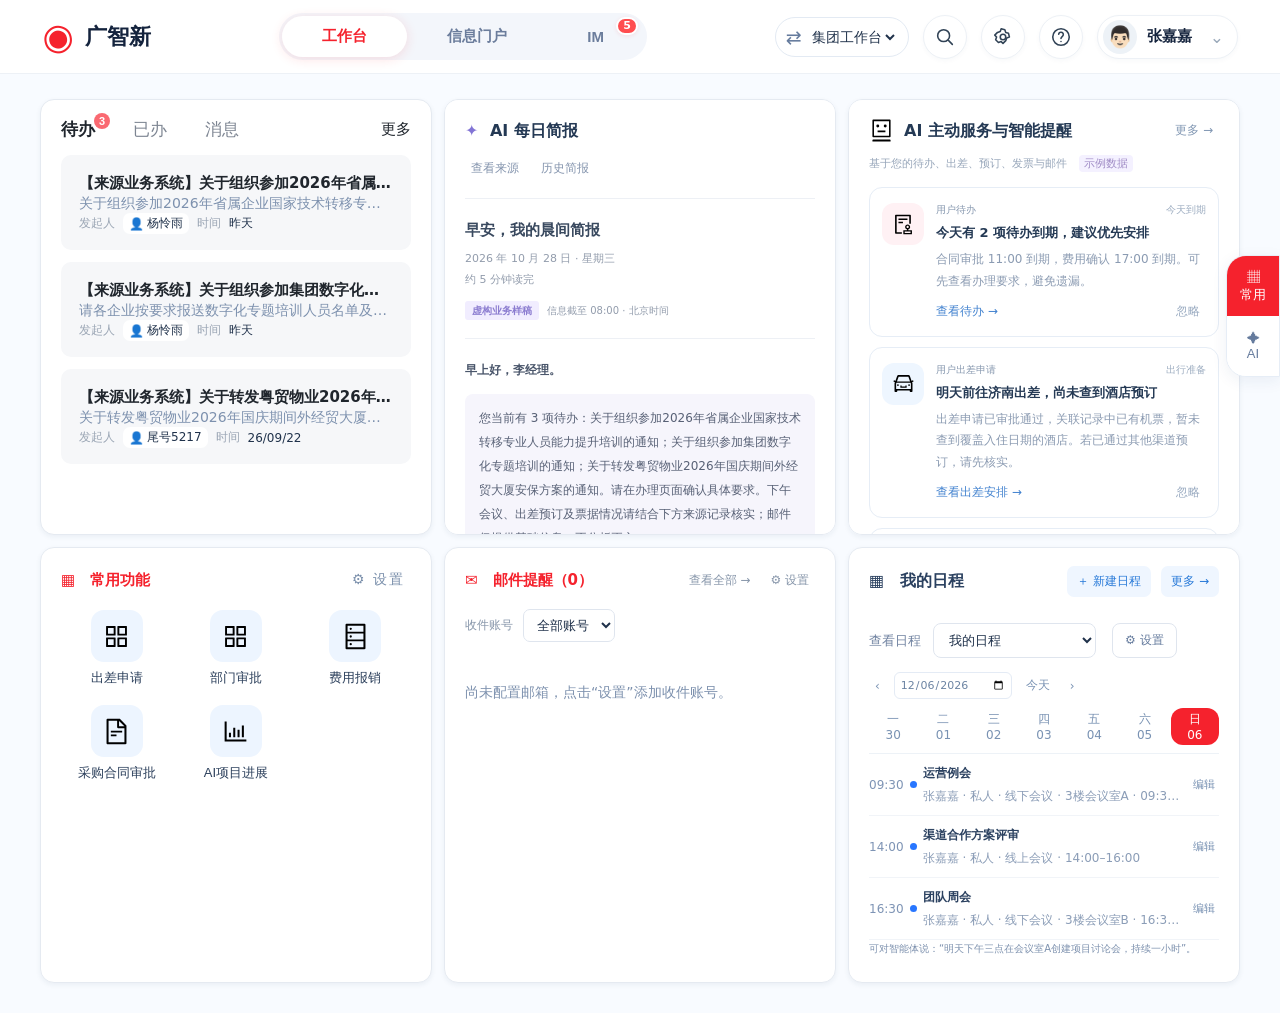
==== commit de9a7da4: "Add recent forms, mail accounts, article forwarding and hotspot source preferences" ====
--- a/guangxin/index.html
+++ b/guangxin/index.html
@@ -1,5 +1,5 @@
 <!doctype html>
-<html lang="zh-CN"><head><script src="system-navigation.js"></script><script src="digital-employee-sample.js"></script><script src="brief-mail.js"></script><script src="brief-invoices.js"></script><script src="brief-travel.js"></script><script src="unified-tasks.js"></script><script src="component-manager.js"></script><script src="menu-group-access.js"></script><script src="component-access.js"></script><meta charset="utf-8"><meta name="viewport" content="width=device-width,initial-scale=1"><title>广智新 · AI 工作台</title>
+<html lang="zh-CN"><head><script src="recent-forms.js"></script><script src="mail-accounts.js"></script><script src="system-navigation.js"></script><script src="digital-employee-sample.js"></script><script src="brief-mail.js"></script><script src="brief-invoices.js"></script><script src="brief-travel.js"></script><script src="unified-tasks.js"></script><script src="component-manager.js"></script><script src="menu-group-access.js"></script><script src="component-access.js"></script><meta charset="utf-8"><meta name="viewport" content="width=device-width,initial-scale=1"><title>广智新 · AI 工作台</title>
 <style>
 :root{--red:#f5222d;--ink:#14233d;--muted:#7183a1;--line:#e6edf6;--blue:#2669d9;--bg:#f5f8fc}*{box-sizing:border-box}body{margin:0;font-family:"Microsoft YaHei",system-ui,sans-serif;color:var(--ink);background:linear-gradient(#f8fbff,#f4f8fc);font-size:14px}.top{height:74px;background:#fff;display:flex;align-items:center;padding:0 42px;border-bottom:1px solid #edf1f6;gap:40px}.brand{font-size:22px;font-weight:800;display:flex;align-items:center;gap:12px}.brand em{font-style:normal;color:#f5222d;font-size:36px;line-height:1;transform:rotate(-12deg)}.tabs{margin:auto;display:flex;background:#f3f6fb;border-radius:28px;padding:3px}.tabs button{border:0;background:transparent;color:#6b7d9c;padding:11px 40px;border-radius:24px;font-weight:700;font-size:15px;cursor:pointer}.tabs button.active{color:var(--red);background:white;box-shadow:0 2px 12px #f5222d22}.tools{display:flex;gap:18px;align-items:center;font-size:22px}.avatar{width:34px;height:34px;border-radius:50%;background:#d5dfeb;display:grid;place-items:center;font-size:18px}.layout{display:grid;grid-template-columns:255px minmax(560px,1fr) 275px;gap:12px;padding:12px 20px 0}.panel{background:#fff;border:1px solid var(--line);border-radius:14px;box-shadow:0 2px 10px #293b5c08}.left{padding:15px 10px}.new{width:100%;border:0;border-radius:9px;background:var(--red);color:#fff;font-size:16px;padding:12px;cursor:pointer;box-shadow:0 5px 12px #f5222d22}.history-title{font-weight:700;padding:22px 8px 10px;color:#304463}.history-title span{float:right;color:#7790b5}.group{color:#8ba0bf;font-size:13px;padding:10px 7px}.history{padding:9px 10px;border-radius:10px;cursor:pointer}.history:hover,.history.selected{background:#fff3f3}.history b{display:block;font-size:14px}.history small{display:block;color:#8ca0bc;margin-top:6px}.main{padding:44px 12px 0;min-width:0}.hero{text-align:center;padding:28px 0 55px;background:radial-gradient(ellipse at 50% 20%,#fff 15%,#fff8f8 55%,transparent 72%)}.hero h1{font-size:45px;margin:0 0 12px;letter-spacing:1px}.hero p{font-size:22px;color:#61799e;margin:0}.cards{display:grid;grid-template-columns:repeat(4,1fr);gap:10px}.action{border:1px solid #e6edf6;background:#fff;border-radius:12px;padding:15px;text-align:left;cursor:pointer;min-height:170px;box-shadow:0 4px 15px #27528b08}.action:hover{border-color:#ffb6b6;transform:translateY(-2px)}.ico{width:42px;height:42px;border-radius:10px;background:#fff0f2;color:var(--red);display:grid;place-items:center;font-size:24px;margin-bottom:15px}.action:nth-child(2) .ico{background:#fff0f0}.action:nth-child(3) .ico{background:#fff5e9;color:#ef8b16}.action:nth-child(4) .ico{background:#eaf3ff;color:#1e72db}.action strong{display:block;font-size:16px;margin-bottom:8px}.action span{font-size:12px;color:#8799b5;line-height:1.8}.section-head{display:flex;justify-content:space-between;align-items:center;margin:30px 6px 10px}.section-head h3{margin:0;font-size:17px}.section-head a{color:#7185a6;cursor:pointer}.questions{display:grid;grid-template-columns:repeat(4,1fr);gap:9px}.q{border:1px solid var(--line);background:#fff;border-radius:10px;padding:13px 12px;white-space:nowrap;overflow:hidden;text-overflow:ellipsis;cursor:pointer}.q:hover{color:var(--red);border-color:#ffb5b5}.composer{margin-top:28px;border:1px solid #dce6f3;border-radius:15px;background:#fff;padding:16px;box-shadow:0 4px 18px #385a8a0b}.composer textarea{width:100%;border:0;outline:0;resize:none;font:inherit;height:64px;color:var(--ink)}.composer textarea::placeholder{color:#a4b2c7}.compose-bottom{display:flex;align-items:center;gap:25px;color:#7185a6}.compose-bottom button{border:0;background:transparent;cursor:pointer;color:#7185a6}.compose-bottom .mode{margin-left:auto;border:1px solid var(--line);border-radius:22px;padding:9px 14px}.send{color:var(--red)!important;font-weight:700}.right{padding:18px 12px}.right h3{margin:0 5px 16px;font-size:16px}.preview{height:740px;border:1px solid #e7edf5;border-radius:12px;background:linear-gradient(180deg,#fbfdff,#fff);display:flex;flex-direction:column;align-items:center;justify-content:center;text-align:center;padding:25px}.doc{font-size:62px;margin-bottom:24px}.preview strong{font-size:17px}.preview p{color:#8295b0;line-height:1.8}.float{position:fixed;right:0;top:255px;z-index:20;background:#fff;border:1px solid #e6edf6;border-radius:20px 0 0 20px;box-shadow:0 4px 16px #193b6b12;overflow:hidden}.float button{display:block;width:52px;height:60px;border:0;background:#fff;color:#657b9d;cursor:pointer;font-size:13px;transition:.15s}.float button.active{background:#f5222d;color:#fff}.float button:not(.active):hover{background:#f7f9fc}.float button.active{background:var(--red);color:#fff}.work{display:none;min-height:calc(100vh - 74px);padding:36px 42px;background:#f8fbff;margin-top:25px;border-top:1px solid var(--line)}.work h2{margin:0 0 4px;font-size:26px}.work p{margin:0;color:#7d91ae}.work-grid{display:grid;grid-template-columns:1.4fr 1fr 1fr;gap:12px;margin-top:20px}.work-card{background:#fff;border:1px solid var(--line);border-radius:12px;padding:17px;min-height:130px}.work-card h3{margin:0 0 13px}.list{display:grid;gap:8px;color:#536b90}.list div{padding:7px;border-bottom:1px solid #f0f3f7}.toast{position:fixed;left:50%;bottom:28px;transform:translateX(-50%);background:#14233d;color:#fff;border-radius:24px;padding:11px 18px;display:none}.toast.show{display:block}@media(max-width:1000px){.layout{grid-template-columns:210px 1fr}.right{display:none}.cards,.questions{grid-template-columns:repeat(2,1fr)}.work-grid{grid-template-columns:1fr 1fr}}@media(max-width:680px){.top{padding:0 16px;height:62px}.brand{font-size:18px}.tabs{display:none}.tools{margin-left:auto}.layout{display:block;padding:10px}.left{display:none}.main{padding-top:12px}.hero h1{font-size:34px}.cards,.questions{grid-template-columns:1fr 1fr}.work{padding:24px 15px}.work-grid{grid-template-columns:1fr}.compose-bottom{gap:8px;font-size:12px}}
 </style><style>.svg-icon{width:20px;height:20px;vertical-align:middle;object-fit:contain}.icon-red{filter:sepia(1) saturate(8) hue-rotate(315deg)}</style><style>.workspace-nav{display:grid;grid-template-columns:1fr;gap:5px;margin:18px 0 22px;padding-bottom:16px;border-bottom:1px solid #edf1f6}.workspace-nav button{border:0;background:transparent;border-radius:9px;padding:14px 16px;color:#14233d;cursor:pointer;font-size:16px;min-height:52px;display:flex;align-items:center;gap:14px;text-align:left}.workspace-nav button:hover{border-color:#f5222d;color:#f5222d;background:#fff7f7}.workspace-nav button.active{color:#f5222d;background:#fff0f2}.workspace-nav .svg-icon{width:21px;height:21px;flex-shrink:0}</style><style>.input-area{margin-top:24px}.input-tabs{display:flex;gap:12px;flex-wrap:wrap;margin-bottom:14px}.input-tab{display:flex;align-items:center;gap:9px;border:1px solid #e5eaf5;background:#fff;border-radius:12px;padding:10px 17px;font:inherit;color:#17263d;cursor:pointer}.input-tab svg,.input-tools svg{width:22px;height:22px;flex-shrink:0}.input-tab.blue svg{color:#2876ff}.input-tab.orange svg{color:#ff8b19}.input-tab.purple svg{color:#8745ff}.input-tab.green svg{color:#00bc85}.input-tab.cyan svg{color:#00c4ce}.input-tab[aria-selected=true]{background:#f0f5ff;border-color:#90b5ff}.new-composer{margin-top:0;border-radius:13px;padding:24px 22px 14px;box-shadow:0 2px 18px #1937620c}.new-composer textarea{height:112px;font-size:18px;color:#18253c}.input-tools{display:flex;gap:14px;align-items:center}.input-tools button{display:flex;gap:8px;align-items:center;justify-content:center;border:0;background:transparent;padding:8px;color:#14233d;cursor:pointer}.input-tools select{max-width:235px;border:1px solid #e2e4ec;border-radius:28px;background:#edf0ff;color:#2e70ff;padding:11px 15px;font:inherit}.input-tools #webSearch{border:1px solid #e1e4e9;border-radius:25px;color:#63738c;white-space:nowrap}.input-tools #webSearch[aria-pressed=true]{background:#edf3ff;color:#2876ff;border-color:#8ab1ff}.input-spacer{flex:1}.input-divider{height:32px;width:1px;background:#e1e4eb;margin:0 6px}.input-tools #send{border-radius:50%;width:44px;height:44px;background:#2f74ff;color:#fff}.input-notice{text-align:center;color:#ff3030;font-size:13px;margin:12px 0 18px}#attachmentName{font-size:12px;color:#7183a1;margin-top:5px}@media(max-width:700px){.input-tools{gap:4px;flex-wrap:wrap}.input-tools select{max-width:175px}.input-tab{padding:8px 10px}.input-tabs{gap:6px}}</style><style>.work{margin-top:0;border:0;padding:25px 40px 30px}.cw-title{display:flex;align-items:center;justify-content:space-between;margin-bottom:18px}.cw-title h2{font-size:30px;margin-bottom:7px}.cw-title button{background:#fff;border:1px solid #e4eaf2;border-radius:13px;padding:13px 20px;font:inherit;font-weight:700;color:#243650;cursor:pointer}.cw-box{background:#fff;border:1px solid #e5edf6;border-radius:14px;padding:18px 20px;min-width:0}.cw-head{display:flex;align-items:center;gap:16px;margin-bottom:13px}.cw-head h3{margin:0;font-size:18px;flex:1}.cw-head button,.cw-menu{border:0;background:none;color:#7a8fab;cursor:pointer;font:inherit}.cw-menu{font-weight:800;letter-spacing:2px}.cw-more{font-size:13px!important}.cw-alerts{display:grid;grid-template-columns:repeat(4,minmax(0,1fr));gap:12px}.cw-alert{display:flex;align-items:center;gap:12px;text-align:left;padding:16px 12px;border:1px solid #e8eef5;border-radius:13px;background:#fff;cursor:pointer;color:#263b58;min-width:0}.cw-alert b{font-size:14px}.cw-alert small,.cw-event small{display:block;margin-top:6px;color:#8b9db7;font-size:12px}.cw-arrow{margin-left:auto;color:#7c92b4;font-size:25px}.cw-app-icon{display:grid;place-items:center;width:52px;height:52px;border-radius:13px;flex-shrink:0;background:#edf5ff}.cw-app-icon img{width:29px;height:29px}.cw-app-icon.orange{background:#fff4e9}.cw-app-icon.red{background:#fff0f3}.cw-app-icon.purple{background:#f3edff}.cw-app-icon.green{background:#e6faf3}.cw-app-icon.gray{background:#edf2f8}.cw-middle{display:grid;grid-template-columns:1fr 1fr;gap:14px;margin-top:14px}.cw-bottom{display:grid;grid-template-columns:1.25fr 1.22fr .85fr;gap:14px;margin-top:14px}.cw-row{display:flex;align-items:center;gap:12px;min-height:40px;border-bottom:1px solid #f1f4f8;font-size:14px}.cw-row:last-child{border-bottom:0}.cw-row input{width:17px;height:17px;accent-color:#f5222d;cursor:pointer;flex-shrink:0}.cw-row:has(input:checked) .cw-item{text-decoration:line-through;color:#9ba9bd}.cw-item{white-space:nowrap}.cw-tag{padding:3px 11px;border-radius:6px;background:#eef4fc;color:#6282ab;font-size:12px}.cw-dot{width:7px;height:7px;border-radius:50%;background:#f5222d;flex-shrink:0;margin-left:auto}.cw-dot.orange{background:#ff951c}.cw-row time,.cw-event time{color:#7e94b5;font-size:12px;white-space:nowrap}.cw-week{display:flex;justify-content:space-around;border-bottom:1px solid #edf2f7;padding-bottom:8px}.cw-week button{border:0;background:none;border-radius:12px;color:#7187a6;line-height:1.7;width:48px;cursor:pointer}.cw-week button.selected{background:#f5222d;color:#fff}.cw-event{display:flex;gap:16px;align-items:center;border-bottom:1px solid #f1f4f8;padding:8px 0;font-size:14px}.cw-event .cw-dot{margin:0;background:#2876ff}.cw-event .cw-menu{margin-left:auto}.cw-join{margin-left:auto;border:0;border-radius:7px;background:#f2f6fb;padding:8px;color:#5e7699;cursor:pointer}.cw-mail{gap:12px;font-size:12px}.cw-mail .cw-dot{margin-left:0;background:#2876ff}.cw-mail span{min-width:48px}.cw-mail b{font-weight:400;flex:1}.cw-approval-tabs{display:flex;gap:8px;margin-bottom:9px}.cw-approval-tabs button{flex:1;background:#f3f7fb;color:#7a8ca9;border:0;border-radius:14px;padding:7px 3px;cursor:pointer}.cw-approval-tabs button.selected{background:#fff0f3;color:#f5222d}.cw-approval-tabs em{font-style:normal;margin-left:4px}.cw-apps{display:grid;grid-template-columns:repeat(3,1fr);gap:16px 8px}.cw-apps button{background:none;border:0;display:flex;flex-direction:column;align-items:center;gap:7px;color:#2b3f5b;cursor:pointer}.cw-box button:hover{filter:brightness(.97)}.work.editing .cw-box{outline:2px dashed #f5a4ad;cursor:move}@media(max-width:1200px){.cw-alerts{grid-template-columns:repeat(2,1fr)}.cw-bottom{grid-template-columns:1fr 1fr}.cw-bottom>.cw-box:last-child{grid-column:1/-1}.cw-apps{grid-template-columns:repeat(6,1fr)}}@media(max-width:800px){.work{padding:20px 14px}.cw-middle,.cw-bottom{grid-template-columns:1fr}.cw-alerts{grid-template-columns:1fr}.cw-row{gap:7px;font-size:12px}.cw-apps{grid-template-columns:repeat(3,1fr)}.cw-head h3{font-size:16px}}</style><style>.cw-approval-tabs{gap:0;margin:4px 0 15px}.cw-approval-tabs button{display:flex;align-items:center;justify-content:space-around;gap:7px;background:#fff;border-radius:0;border-right:1px solid #edf1f7;padding:9px 5px;color:#243650}.cw-approval-tabs button:last-child{border-right:0}.cw-approval-tabs button.selected{background:#f1f7fc;color:#243650}.cw-approval-tabs em{display:block;font-size:21px;margin:0;line-height:1.2}.cw-approval-tabs small{display:block;font-size:12px;margin-top:4px;white-space:nowrap}.approval-icon{display:grid;place-items:center;width:39px;height:39px;border:4px solid #d5ebfa;border-radius:50%;background:#49a6e6;flex-shrink:0}.approval-icon img{width:21px;height:21px;filter:brightness(0) invert(1)}.cw-approval-tabs button:nth-child(2) .approval-icon{background:#8987f5;border-color:#e7e6ff}.cw-approval-tabs button:nth-child(3) .approval-icon{background:#5680ff;border-color:#e0e8ff}</style><style>#portalView{display:none;padding:18px 30px 25px;background:#f6f9fc}.pt-grid{display:grid;grid-template-columns:minmax(0,2.24fr) minmax(300px,1fr);gap:18px}.pt-left,.pt-right{min-width:0}.pt-panel{background:#fff;border:1px solid #e5ecf4;border-radius:16px;padding:18px;margin-bottom:16px}.pt-banner{position:relative;margin-bottom:16px;border-radius:16px;overflow:hidden}.pt-banner>img{display:block;width:100%;aspect-ratio:4.56;object-fit:cover}.pt-dots{position:absolute;bottom:16px;left:34px;display:flex;gap:8px}.pt-dots button{border:0;background:#a4aec9;border-radius:8px;width:8px;height:8px;padding:0;cursor:pointer}.pt-dots button.active{width:27px;background:#f5222d}.pt-toolbar{display:flex;align-items:center;gap:10px;flex-wrap:wrap;margin-bottom:18px}.pt-toolbar h3,.pt-heading h3{display:flex;align-items:center;gap:10px;margin:0;font-size:18px;white-space:nowrap}.pt-icon{width:25px;height:25px;object-fit:contain}.pt-filters{display:flex;gap:5px;flex-wrap:wrap}.pt-filters button,.pt-group-tabs button{border:0;background:#f4f7fa;border-radius:22px;padding:8px 13px;color:#72829b;cursor:pointer}.pt-filters button.active,.pt-group-tabs button.active{background:#fff0f3;color:#f5222d;font-weight:700}.pt-toolbar input{min-width:100px;width:140px;border:1px solid #e4ebf3;border-radius:24px;padding:9px 13px;outline:none;margin-left:auto}.pt-toolbar>button{border:0;background:#f8fafc;border-radius:20px;padding:9px;color:#70829e;cursor:pointer}.pt-news{display:grid;grid-template-columns:repeat(4,minmax(0,1fr));gap:12px}.pt-card{padding:0;background:white;border:1px solid #edf1f6;border-radius:10px;overflow:hidden;text-align:left;color:#243650;cursor:pointer;display:flex;flex-direction:column}.pt-cover{width:100%;height:125px;object-fit:cover}.pt-card-body{padding:11px;display:flex;flex-direction:column;flex:1}.pt-tag{font-size:12px;background:#ecf5ff;color:#428cde;align-self:flex-start;padding:3px 7px;border-radius:5px}.pt-card h4{font-size:14px;line-height:1.5;margin:10px 0}.pt-card p{color:#8a98b1;font-size:13px;line-height:1.5;display:-webkit-box;-webkit-line-clamp:3;-webkit-box-orient:vertical;overflow:hidden;margin:0 0 12px}.pt-card small{color:#94a1b6;margin-top:auto;font-size:11px}.pt-feedback{display:flex;align-items:center;gap:12px;background:#f7fafc;padding:10px;margin-top:12px;border-radius:9px;color:#8c9bb0;font-size:12px}.pt-feedback button{border:1px solid #e2e9f1;background:white;border-radius:18px;padding:8px 12px;cursor:pointer;color:#586e8d}.pt-feedback button:last-child{margin-left:auto}.pt-heading{display:flex;align-items:center;justify-content:space-between;margin-bottom:15px}.pt-heading>button{border:0;background:none;color:#8392a9;cursor:pointer}.pt-reminder{display:flex;gap:14px;border:1px solid #eaf0f6;border-radius:13px;padding:14px;margin-top:8px}.pt-reminder>.pt-icon{width:42px;height:42px;background:#fff1f3;padding:9px;border-radius:12px}.pt-reminder>div{flex:1;min-width:0}.pt-reminder b{font-size:13px;line-height:1.5}.pt-reminder p{font-size:12px;color:#8b9ab1;margin:6px 0;line-height:1.5}.pt-reminder small{display:block;text-align:right;color:#9ba9bd;font-size:11px}.pt-actions{display:flex;gap:9px;margin-top:9px}.pt-actions button{border:1px solid #e7edf4;border-radius:20px;padding:6px 17px;background:#fff;color:#8a9bb1;cursor:pointer}.pt-actions button:last-child{background:#f5222d;color:white;border-color:#f5222d}.pt-notice{display:flex;align-items:center;gap:10px;width:100%;border:0;border-bottom:1px solid #f2f5f8;background:#fff;padding:12px 0;text-align:left;color:#52637e;cursor:pointer;font-size:13px}.pt-notice i{width:6px;height:6px;background:#f5222d;border-radius:50%;flex-shrink:0}.pt-notice span{overflow:hidden;text-overflow:ellipsis;white-space:nowrap}.pt-notice time{margin-left:auto;white-space:nowrap;color:#97a5bc;font-size:12px}.pt-group-tabs{display:flex;gap:8px;margin:-4px 0 14px}.pt-group-news{display:grid;grid-template-columns:repeat(4,1fr);gap:13px}.pt-group-news button{border:0;background:none;padding:0;text-align:left;cursor:pointer;color:#2e405c;display:flex;flex-direction:column;gap:9px}.pt-group-news img{width:100%;height:105px;object-fit:cover;border-radius:9px}.pt-group-news b{font-size:13px;line-height:1.5}.pt-group-news small{color:#97a5bb;margin-top:auto}#ptDialog{border:1px solid #e5eaf1;border-radius:18px;padding:28px;width:650px;max-width:90vw;color:#263954;box-shadow:0 15px 70px #14233d33}#ptDialog::backdrop{background:#14233d66}#ptDialogBody{line-height:1.9;color:#73849d}#ptClose{float:right;border:0;background:none;font-size:26px;cursor:pointer;color:#7a8ba3}@media(max-width:1100px){.pt-grid{grid-template-columns:minmax(0,1.8fr) minmax(280px,1fr)}.pt-news{grid-template-columns:repeat(2,1fr)}.pt-group-news{grid-template-columns:repeat(2,1fr)}}@media(max-width:760px){#portalView{padding:12px}.pt-grid{grid-template-columns:1fr}.pt-feedback{flex-wrap:wrap}.pt-banner>img{min-height:145px}.pt-toolbar input{margin-left:0}}</style><style>.history-chat-icon{width:20px;height:20px;object-fit:contain;vertical-align:-4px;margin-right:9px;display:inline-block;flex-shrink:0}</style><style>#imView{display:none;padding:0;background:#fff}.im-shell{display:grid;grid-template-columns:285px minmax(0,1fr);height:calc(100vh - 74px);min-height:650px;border:1px solid #e7ebf1}.im-sidebar{border-right:1px solid #e8edf5;overflow:auto}.im-search{display:flex;gap:9px;padding:18px}.im-search input{width:100%;min-width:0;border:0;background:#f1f3f7;border-radius:9px;padding:10px;color:#52627a;outline:0}.im-search button{border:0;border-radius:8px;background:#f1f3f7;color:#8995a8;font-size:25px;cursor:pointer}.im-contact{width:100%;display:flex;gap:10px;padding:13px 18px;border:0;text-align:left;background:#fff;cursor:pointer;color:#28354c;align-items:center}.im-contact.active{background:#f1f3f8}.im-face{width:40px;height:40px;display:grid;place-items:center;border-radius:7px;background:#e8f0fb;font-size:27px;flex-shrink:0;position:relative}.im-face.ai{background:linear-gradient(135deg,#0c36ed,#46bcff)}.im-face em{position:absolute;top:-6px;right:-5px;font-size:10px;background:#ff593f;color:#fff;border-radius:10px;padding:2px 5px;font-style:normal}.im-contact-text{flex:1;min-width:0}.im-contact-top{display:flex;justify-content:space-between;gap:5px}.im-contact b{font-size:13px;font-weight:500}.im-contact time{font-size:11px;color:#929aab}.im-contact small{display:block;color:#9099ab;white-space:nowrap;overflow:hidden;text-overflow:ellipsis;margin-top:7px;font-size:11px}.im-main{display:flex;flex-direction:column;min-width:0;min-height:0;background:#fff}.im-header{display:flex;align-items:center;gap:10px;padding:15px 22px;border-bottom:1px solid #e8edf5;height:70px;flex-shrink:0}.im-header small{display:block;font-size:11px;color:#99a1b0;margin-top:5px}.im-header b{font-size:14px}.im-header>button{margin-left:auto;border:0;background:none;color:#7b8392;font-size:23px;cursor:pointer}.im-feed{flex:1;min-height:0;overflow:auto;padding:28px 36px}.im-ai-message{display:flex;gap:12px;max-width:960px;margin:0 auto}.im-assistant-card{border:1px solid #e0e3e8;border-radius:8px;padding:20px;flex:1;min-width:0;color:#3c3c3e;font-size:13px;line-height:1.8}.im-card-heading{display:flex;align-items:center;gap:10px;font-size:15px}.im-card-heading time{margin-left:auto;color:#8d8d8d;font-size:13px}.im-round{width:29px;height:29px;border-radius:50%;color:white;display:grid;place-items:center}.im-round.blue{background:#66aeff}.im-round.green{background:#32bf91}.im-assistant-card p{margin:7px 0 10px 39px}.im-meeting{margin-left:39px;display:flex;gap:14px;align-items:center;background:linear-gradient(100deg,#faf3e6,#f0edfd,#dff2ff);padding:13px 18px;border-radius:13px;box-shadow:0 3px 7px #1527460a;flex-wrap:wrap}.im-meeting>span:first-child{font-size:27px}.im-meeting strong{font-size:20px}.im-meeting button{margin-left:auto;border:0;background:none;color:#397eff;cursor:pointer}.im-travel{border-top:1px solid #e5e5e5;margin-top:17px;padding-top:19px}.im-trip-grid{display:grid;grid-template-columns:1.1fr 1.08fr .5fr;gap:9px;margin-left:39px}.im-application,.im-ticket,.im-weather{border:1px solid #e9edf6;border-radius:12px;position:relative;padding:12px;overflow:hidden}.im-application{background:linear-gradient(140deg,#fff5f1,#f5f7ff 25%,white 65%)}.im-application em{position:absolute;right:0;top:0;background:#00bd92;color:white;font-size:10px;padding:1px 9px;border-radius:0 0 0 10px;font-style:normal}.im-application dl{display:grid;grid-template-columns:1fr 1.3fr;font-size:11px;line-height:2.3;margin:15px 0 0}.im-application dt{color:#888}.im-application dd{margin:0;text-align:right}.im-ticket{padding-top:35px;box-shadow:0 2px 6px #20345909}.im-recommended{position:absolute;top:0;left:0;background:#ff9010;color:white;font-size:10px;padding:0 5px}.im-route{display:flex;align-items:center;justify-content:space-between;gap:5px}.im-route strong{font-size:19px;font-weight:500}.im-route small{display:block;font-size:10px;color:#888}.im-route b{color:#ff7b00;font-size:17px;white-space:nowrap}.im-route b small{display:inline;color:#ff7b00}.im-duration{text-align:center;font-size:9px;color:#aaa;line-height:1.2}.im-ticket p{margin:16px 0;font-size:10px;color:#9a9fad;white-space:nowrap}.im-ticket p span{color:#29ba8c}.im-ticket button{background:none;border:0;border-top:1px solid #f1f3f6;padding:8px 0 0;font-size:10px;color:#8c94a2;width:100%;cursor:pointer}.im-weather{background:linear-gradient(140deg,#f5f0ff,#e3f4ff,white);display:flex;flex-direction:column;justify-content:center;font-size:18px}.im-weather small{font-size:12px}.im-weather strong{font-size:20px;margin-top:35px;white-space:nowrap}.im-compose-wrap{padding:15px 36px 20px;flex-shrink:0}.im-compose{max-width:908px;margin:0 auto;border:1px solid #dfe5ef;border-radius:8px;padding:12px 18px}.im-toolbar{display:flex;gap:16px}.im-toolbar button,.im-send-row button{border:0;background:none;color:#787d88;font-size:21px;cursor:pointer;padding:0}.im-compose textarea{border:0;outline:0;resize:none;height:68px;width:100%;font:inherit;padding-top:12px;font-size:13px}.im-compose textarea::placeholder{color:#aaa}.im-send-row{display:flex;align-items:center;justify-content:flex-end;gap:17px}.im-send-row #imSendMessage{width:31px;height:31px;background:#2f7bff;color:#fff;border-radius:50%;font-size:20px}.im-send-divider{height:20px;width:1px;background:#e6e8eb}#imFileName{margin-right:auto;font-size:11px;color:#8594aa}.im-outgoing{max-width:908px;margin:15px auto;text-align:right}.im-outgoing span{display:inline-block;max-width:80%;padding:10px 16px;background:#e9f2ff;border-radius:9px;text-align:left;white-space:pre-wrap;overflow-wrap:anywhere}.im-simple{max-width:908px;margin:25px auto;color:#7c8ba0}@media(max-width:1100px){.im-shell{grid-template-columns:235px minmax(0,1fr)}.im-feed{padding:20px}.im-trip-grid{grid-template-columns:1fr 1fr}.im-weather{grid-column:1/-1;flex-direction:row;align-items:center;gap:15px}.im-weather strong{margin:0}.im-assistant-card{padding:14px}.im-trip-grid,.im-meeting{margin-left:0}}@media(max-width:700px){.im-shell{grid-template-columns:155px minmax(0,1fr)}.im-contact{padding:12px 8px}.im-contact .im-face{width:30px;height:30px;font-size:20px}.im-contact time{display:none}.im-search{padding:10px}.im-ai-message>.im-face{display:none}.im-feed{padding:12px}.im-trip-grid{grid-template-columns:1fr}.im-weather{grid-column:auto}.im-assistant-card p{margin-left:0}.im-compose-wrap{padding:10px}.im-contact small{font-size:10px}}</style><style>.im-toolbar{gap:25px;align-items:center}.im-toolbar button{display:grid;place-items:center;width:25px;height:27px;color:#17344d}.im-toolbar svg{width:24px;height:24px}.im-toolbar #imCut,.im-toolbar #imStar{display:none}</style><style>#resourceView{background:white;min-height:calc(100vh - 74px);padding:16px 20px}#resourceBack{border:0;background:#f4f7fb;padding:8px 14px;border-radius:7px;color:#7084a2;cursor:pointer;margin-bottom:10px}.rs-top{display:flex;gap:30px;border-bottom:1px solid #e5e8ef;align-items:center;min-height:65px}.rs-top button{border:0;background:none;padding:20px 10px;color:#172b46;cursor:pointer;font-size:16px}.rs-top button.active{color:#1677ff;border-bottom:2px solid #1677ff}.rs-capacity{margin-left:auto;color:#8d96a6;font-size:13px}.rs-capacity progress{display:block;width:180px;height:5px;margin-top:12px}.rs-tools{display:flex;align-items:center;gap:12px;padding:24px 0}.rs-tools input,.rs-tools select,.drive-search{background:#f2f3f7;border:0;border-radius:9px;padding:11px;color:#62728b;outline:none}.rs-tools button,.rs-action{border:1px solid #e1e7f0;background:white;padding:9px 13px;border-radius:8px;color:#1677ff;cursor:pointer}.rs-cards{display:grid;grid-template-columns:repeat(4,minmax(200px,1fr));gap:18px;max-width:1350px}.rs-card{border:1px solid #e1e5ed;border-radius:10px;padding:20px 24px;background:white;text-align:left;box-shadow:0 2px 6px #152b4d05;cursor:pointer;color:#64738a}.rs-card-head{display:flex;gap:14px;align-items:center;margin-bottom:20px}.rs-book{font-size:42px}.rs-card b{display:block;color:#14283f;font-size:16px;margin-bottom:5px}.rs-card p{margin:8px 0;font-size:13px}.drive-grid{display:grid;grid-template-columns:270px minmax(0,1fr);min-height:550px}.drive-side{border-right:1px solid #e3e8ef;padding:10px 18px 0 0}.drive-side .drive-search{width:80%;margin-bottom:15px}.drive-folder{display:block;border:0;background:white;text-align:left;color:#718097;border-radius:9px;width:100%;padding:12px;cursor:pointer}.drive-folder.active{color:#1677ff;background:#e9efff}.drive-main{padding:12px 0 0 24px;min-width:0}.drive-main h3{margin:0}.drive-table-wrap{overflow:auto}.drive-table{border-collapse:collapse;width:100%;font-size:13px;white-space:nowrap}.drive-table th{background:#f1f3f8;padding:15px 12px;text-align:left}.drive-table td{padding:17px 12px;border-bottom:1px solid #edf0f5}.drive-table td.name{max-width:340px;overflow:hidden;text-overflow:ellipsis;cursor:pointer}.drive-table button{border:0;background:none;color:#1677ff;cursor:pointer;padding:3px 7px}.drive-table button.danger{color:#ff6475}.rs-primary{background:#1677ff!important;color:#fff!important}.rs-empty{padding:40px;color:#93a0b2}#resourceDialog{border:1px solid #e1e7ef;border-radius:12px;max-width:85vw;min-width:300px;padding:24px;color:#273c59}#resourceDialog::backdrop{background:#15294655}@media(max-width:1000px){.rs-cards{grid-template-columns:repeat(2,1fr)}.rs-top{flex-wrap:wrap;gap:10px}.rs-capacity{margin-left:0}.drive-grid{grid-template-columns:180px 1fr}.rs-tools{flex-wrap:wrap}}@media(max-width:600px){.rs-cards{grid-template-columns:1fr}.drive-grid{grid-template-columns:1fr}.drive-side{border:0}.drive-main{padding-left:0}}</style><style>.layout.resource-layout{grid-template-columns:255px minmax(0,1fr)}.layout.resource-layout>.right{display:none}.main.show-resource{padding:0;overflow:hidden}.main.show-resource>:not(#resourceView){display:none!important}.main>#resourceView{min-height:800px;padding:18px;background:#fff}.main #resourceBack{display:none}.main .rs-cards{grid-template-columns:repeat(2,minmax(0,1fr))}.main .rs-top{gap:12px;flex-wrap:wrap}.main .rs-capacity{margin-left:0}.main .drive-grid{grid-template-columns:200px minmax(0,1fr)}@media(max-width:680px){.layout.resource-layout{grid-template-columns:1fr}.main .rs-cards{grid-template-columns:1fr}.main .drive-grid{grid-template-columns:1fr}}</style><style>#ptDialog.subscription-dialog{width:850px;padding:0;max-height:88vh;overflow:hidden}#ptDialog.subscription-dialog #ptClose{position:absolute;right:22px;top:16px;z-index:2}#ptDialog.subscription-dialog>h2{margin:0;padding:25px 30px 18px;border-bottom:1px solid #edf1f6;font-size:23px}#ptDialog.subscription-dialog #ptDialogBody{color:#526780;line-height:1.6}.sub-scroll{max-height:calc(88vh - 160px);overflow:auto;padding:20px 30px}.sub-intro{font-size:13px;color:#8897ad;margin:0 0 20px}.sub-field{margin-bottom:22px}.sub-field h4{color:#253b58;font-size:15px;margin:0 0 9px}.sub-field h4 small{font-size:12px;font-weight:400;color:#91a0b4;margin-left:8px}.sub-chips{display:flex;gap:8px;flex-wrap:wrap}.sub-chip{display:flex;align-items:center;gap:6px;border:1px solid #e2e9f2;border-radius:8px;padding:7px 11px;font-size:13px;cursor:pointer;background:#fff}.sub-chip:has(input:checked){background:#edf4ff;border-color:#8ab5ff;color:#1677ff}.sub-chip input{accent-color:#1677ff}.sub-input,.sub-select{width:100%;border:1px solid #dfe6f0;border-radius:8px;padding:10px;font:inherit;font-size:13px;color:#334c69;background:white}.sub-help{font-size:12px;color:#97a4b6;margin-top:6px}.sub-advanced{border-top:1px solid #e9eef5;padding-top:14px}.sub-advanced summary{cursor:pointer;color:#2775db;font-size:14px;margin-bottom:20px}.sub-two{display:grid;grid-template-columns:1fr 1fr;gap:18px}.sub-toggle{display:flex;align-items:flex-start;gap:10px;font-size:13px;margin-bottom:13px}.sub-toggle input{margin-top:4px;accent-color:#1677ff}.sub-toggle small{display:block;color:#8d9bb0;margin-top:3px}.sub-footer{display:flex;align-items:center;justify-content:flex-end;gap:10px;border-top:1px solid #e9eef5;padding:14px 30px;background:#fff}.sub-footer button{padding:9px 22px;border:1px solid #dfe6f0;border-radius:8px;background:white;color:#5c718e;cursor:pointer}.sub-footer .sub-save{background:#1677ff;color:#fff;border-color:#1677ff}.sub-footer .sub-reset{margin-right:auto;border:0;color:#8192aa}.sub-error{color:#ed4545;font-size:12px;margin-bottom:10px}@media(max-width:600px){.sub-two{grid-template-columns:1fr}.sub-scroll{padding:18px}.sub-footer{padding:12px 18px}}</style><style>.float{display:flex;flex-direction:column}.float[style*="display: block"]{display:flex!important}.float button:first-child{order:2}.float button:last-child{order:1}</style><style>#layoutDesigner[hidden]{display:none}#layoutDesigner{position:fixed;inset:0;z-index:100;background:#f3f6fb;color:#26354f;display:flex;flex-direction:column}.ld-header{height:58px;display:flex;align-items:center;gap:16px;padding:9px 24px;background:white;border-bottom:1px solid #dfe6ef;flex-shrink:0}.ld-header button{border:1px solid #dfe7f2;border-radius:8px;padding:9px 14px;background:white;color:#526982;cursor:pointer}.ld-header strong{font-size:15px}.ld-header>span{font-size:11px;border-radius:18px;background:#edf4ff;color:#246eff;padding:5px 10px}#ldReset{margin-left:auto}#ldSave{background:#1764ff;color:white;border-color:#1764ff}.ld-body{display:flex;flex:1;min-height:0}.ld-library{width:245px;flex-shrink:0;background:#fff;border-right:1px solid #e1e8f2;overflow:auto}.ld-library h3{font-size:15px;padding:20px 16px;margin:0;border-bottom:1px solid #edf1f5}.ld-library small{float:right;color:#8ca0bd;font-size:11px;font-weight:400}#ldLibrary{padding:13px;display:grid;grid-template-columns:1fr 1fr;gap:10px}.ld-source{border:1px solid #e0e8f4;border-radius:12px;background:white;padding:13px 5px;cursor:grab;text-align:center;color:#344b69;min-height:92px}.ld-source img{display:block;width:28px;height:28px;margin:0 auto 12px}.ld-source span{font-size:12px}#ldCanvas{flex:1;overflow:auto;padding:25px;display:grid;grid-template-columns:repeat(2,minmax(0,1fr));gap:20px;align-content:start;background-image:radial-gradient(#c9d9f0 1px,transparent 1px);background-size:20px 20px}.ld-widget{position:relative;border:1px solid #e0e8f4;border-radius:17px;background:white;padding:21px;min-width:0;cursor:grab;min-height:220px}.ld-widget.selected{outline:2px solid #387cff}.ld-widget.selected:before{content:'☷ 正在配置';position:absolute;top:-12px;right:20px;border-radius:14px;padding:4px 10px;background:#1764ff;color:white;font-size:11px}.ld-remove{position:absolute;right:-10px;top:-10px;width:28px;height:28px;border:1px solid #e0e7f2;border-radius:50%;background:white;color:#fa6666;cursor:pointer;z-index:2}.ld-widget>.cw-head{cursor:grab}.ld-widget .cw-box{border:0;padding:0}.ld-widget .cw-alerts{grid-template-columns:1fr 1fr}.ld-widget .cw-apps{grid-template-columns:repeat(3,1fr)}.ld-widget .cw-row{font-size:12px;gap:6px}.ld-widget .cw-tag{padding:3px 6px}.ld-widget h3{font-size:16px}.ld-widget .cw-menu,.ld-widget .cw-more{pointer-events:none}.ld-empty{grid-column:1/-1;border:2px dashed #c7d8f2;border-radius:16px;padding:60px;text-align:center;color:#8a9db6}.ld-system{display:grid;grid-template-columns:repeat(3,1fr);gap:28px;padding:20px 0;text-align:center;font-size:13px}.ld-system img{display:block;width:28px;height:28px;margin:0 auto 10px}.ld-heading-preview{font-size:24px;padding:15px;color:#243650}@media(max-width:850px){.ld-library{width:175px}#ldCanvas{grid-template-columns:1fr;padding:18px}.ld-header{gap:7px;padding:8px}.ld-header>span{display:none}}</style><style>/* Keep designer grid rows sized by their full component contents. */
@@ -137,7 +137,7 @@
 html::-webkit-scrollbar-corner,body *::-webkit-scrollbar-corner{background:transparent}
 html.is-scrolling,body .is-scrolling{scrollbar-color:#ced8e399 transparent}
 html.is-scrolling::-webkit-scrollbar-thumb,body .is-scrolling::-webkit-scrollbar-thumb{background:#ced8e399}
-</style><style>.tabs button{position:relative}.tabs button.has-unread::after{content:attr(data-unread);position:absolute;top:1px;right:6px;min-width:18px;height:18px;box-sizing:border-box;padding:0 5px;border-radius:12px;background:#ff4d4f;color:#fff;border:2px solid #fff;font:600 11px/14px system-ui,sans-serif;text-align:center;box-shadow:0 1px 4px #f5222d1a;pointer-events:none}</style><link rel="stylesheet" href="hot-tracking.css"><script src="hot-tracking.js"></script><link rel="stylesheet" href="ai-subscription.css"><script src="ai-subscription.js"></script><link rel="stylesheet" href="news-view.css?v=20261028-hover"><link rel="stylesheet" href="daily-brief.css"><script src="daily-brief.js"></script><link rel="stylesheet" href="proactive-service.css"><script src="proactive-service.js"></script><link rel="stylesheet" href="ai-designer.css"><script src="layout-defaults.js"></script><link rel="stylesheet" href="calendar-service.css"><script src="calendar-service.js"></script><style>.tools #editWork{background:#fff;border:1px solid #e4eaf2;border-radius:10px;padding:10px 16px;font-size:14px;color:#14233d;cursor:pointer;white-space:nowrap}body:has(.work[style*="display: none"]) .tools #editWork{display:none}.tools #editWork:hover{border-color:#f5222d;color:#f5222d}</style><style id="hide-designer-device-switch">#layoutDesigner .ld-device-tabs{display:none!important}</style><style id="hide-designer-ai">#layoutDesigner #ldAiDesign,#layoutDesigner #aiDesignDrawer{display:none!important}</style></head><body>
+</style><style>.tabs button{position:relative}.tabs button.has-unread::after{content:attr(data-unread);position:absolute;top:1px;right:6px;min-width:18px;height:18px;box-sizing:border-box;padding:0 5px;border-radius:12px;background:#ff4d4f;color:#fff;border:2px solid #fff;font:600 11px/14px system-ui,sans-serif;text-align:center;box-shadow:0 1px 4px #f5222d1a;pointer-events:none}</style><link rel="stylesheet" href="hot-tracking.css"><script src="hot-tracking.js"></script><link rel="stylesheet" href="ai-subscription.css"><script src="ai-subscription.js"></script><link rel="stylesheet" href="news-view.css?v=20261028-hover"><link rel="stylesheet" href="daily-brief.css"><script src="daily-brief.js"></script><link rel="stylesheet" href="proactive-service.css"><script src="proactive-service.js"></script><link rel="stylesheet" href="ai-designer.css"><script src="layout-defaults.js"></script><link rel="stylesheet" href="calendar-service.css"><script src="calendar-service.js"></script><style>.tools #editWork{background:#fff;border:1px solid #e4eaf2;border-radius:10px;padding:10px 16px;font-size:14px;color:#14233d;cursor:pointer;white-space:nowrap}body:has(.work[style*="display: none"]) .tools #editWork{display:none}.tools #editWork:hover{border-color:#f5222d;color:#f5222d}</style><style id="hide-designer-device-switch">#layoutDesigner .ld-device-tabs{display:none!important}</style><style id="hide-designer-ai">#layoutDesigner #ldAiDesign,#layoutDesigner #aiDesignDrawer{display:none!important}</style><style>#ldLibrary .ld-preview-content .ht-header img,#ldLibrary .ld-preview-content .ps-header img{width:24px!important;height:24px!important}#ldLibrary .ld-preview-content .ps-icon img{width:23px!important;height:23px!important}#ldLibrary .ld-preview-content .ht-header h3,#ldLibrary .ld-preview-content .ps-header h3{white-space:normal;min-width:0}</style></head><body>
 <header class="top"><div class="brand"><em>◉</em>广智新</div><nav class="tabs"><button class="active">工作台</button><button>信息门户</button><button>IM</button></nav><div class="tools"><button type="button" id="editWork">🖉 编辑布局</button><span title="搜索" aria-label="搜索">⌕</span><span title="使用帮助" aria-label="使用帮助">?</span><div class="avatar">👨🏻</div><span style="font-size:12px">▾</span></div></header>
 <section id="portalView"><div class="pt-grid"><div class="pt-left"><div class="pt-banner"><img src="portal-assets/banner.png" alt="庆祝广新集团连续四年上榜财富世界500强，2026年位列406位"><div class="pt-dots"><button class="active" aria-label="横幅1"></button><button aria-label="横幅2"></button><button aria-label="横幅3"></button></div></div><article class="pt-panel"><div class="pt-toolbar"><h3><img class="pt-icon" src="portal-prototype/assets/icons/bar-chart.svg" alt="">AI 智能资讯</h3><nav class="pt-filters"><button class="active">推荐</button><button class="">我关注的</button><button class="">与我有关</button><button class="">集团要闻</button><button class="">行业趋势</button><button class="">政策法规</button><button class="">更多⌄</button></nav><input id="ptSearch" data-component-action="ptSearch" placeholder="⌕ 搜索资讯..."><button id="ptSubscribe" data-component-action="ptSubscribe">⚙ 订阅设置</button><div class="pt-view-switch" role="group" aria-label="资讯展示方式"><button type="button" data-component-action="ptView" data-news-view="cards" aria-pressed="true"><svg viewBox="0 0 24 24" fill="none" stroke="currentColor" stroke-width="1.7" stroke-linecap="round" aria-hidden="true"><rect x="3" y="3" width="7" height="7" rx="1"/><rect x="14" y="3" width="7" height="7" rx="1"/><rect x="3" y="14" width="7" height="7" rx="1"/><rect x="14" y="14" width="7" height="7" rx="1"/></svg>卡片</button><button type="button" data-component-action="ptView" data-news-view="list" aria-pressed="false"><svg viewBox="0 0 24 24" fill="none" stroke="currentColor" stroke-width="1.7" stroke-linecap="round" aria-hidden="true"><path d="M8 5h13M8 12h13M8 19h13M3 5h.01M3 12h.01M3 19h.01"/></svg>列表</button></div></div><div class="pt-news"><article class="pt-card" data-news-id="news-1" data-category="集团动态"><div class="pt-card-open" role="button" tabindex="0" data-pt-detail="广智新与某大型企业达成战略合作" data-description="双方围绕数字化转型与产业协同开展深度合作，共同探索产业升级新路径。"><img class="pt-cover" src="portal-assets/city.png" alt=""><div class="pt-card-body"><span class="pt-tag">集团动态</span><h4>广智新与某大型企业达成战略合作</h4><p>双方围绕数字化转型与产业协同开展深度合作，共同探索产业升级新路径。</p><div class="pt-item-actions" aria-label="这条资讯的反馈"><button type="button" data-component-action="ptLike" aria-pressed="false">♧ 感兴趣</button><button type="button" data-component-action="ptLess" aria-pressed="false">♧ 减少此类内容</button></div><small>新华社　2024-04-12</small></div></div><div class="pt-summary-overlay"><button type="button" data-component-action="ptSummary">✦ AI 摘要</button></div></article><article class="pt-card" data-news-id="news-2" data-category="行业资讯"><div class="pt-card-open" role="button" tabindex="0" data-pt-detail="AIGC 如何重塑企业数字化办公" data-description="近日，随着 AIGC 技术加速落地，企业数字化办公迎来全新变革。从智能文档生成、会议纪要整理到经营分析。"><img class="pt-cover" src="portal-assets/office.png" alt=""><div class="pt-card-body"><span class="pt-tag">行业资讯</span><h4>AIGC 如何重塑企业数字化办公</h4><p>近日，随着 AIGC 技术加速落地，企业数字化办公迎来全新变革。从智能文档生成、会议纪要整理到经营分析。</p><div class="pt-item-actions" aria-label="这条资讯的反馈"><button type="button" data-component-action="ptLike" aria-pressed="false">♧ 感兴趣</button><button type="button" data-component-action="ptLess" aria-pressed="false">♧ 减少此类内容</button></div><small>36氪　2024-04-11</small></div></div><div class="pt-summary-overlay"><button type="button" data-component-action="ptSummary">✦ AI 摘要</button></div></article><article class="pt-card" data-news-id="news-3" data-category="政策法规"><div class="pt-card-open" role="button" tabindex="0" data-pt-detail="工信部发布《数字化转型行动方案（2024—2026年）》" data-description="围绕基础设施、产业发展、应用落地等重点方向提出目标任务。"><img class="pt-cover" src="portal-assets/leaf.png" alt=""><div class="pt-card-body"><span class="pt-tag">政策法规</span><h4>工信部发布《数字化转型行动方案（2024—2026年）》</h4><p>围绕基础设施、产业发展、应用落地等重点方向提出目标任务。</p><div class="pt-item-actions" aria-label="这条资讯的反馈"><button type="button" data-component-action="ptLike" aria-pressed="false">♧ 感兴趣</button><button type="button" data-component-action="ptLess" aria-pressed="false">♧ 减少此类内容</button></div><small>中国政府网　2024-04-10</small></div></div><div class="pt-summary-overlay"><button type="button" data-component-action="ptSummary">✦ AI 摘要</button></div></article><article class="pt-card" data-news-id="news-4" data-category="行业趋势"><div class="pt-card-open" role="button" tabindex="0" data-pt-detail="2024年制造业数字化转型十大趋势" data-description="从智能质检、预测性维护到柔性生产调度，AI 正在加速赋能制造业。"><img class="pt-cover" src="portal-assets/port.png" alt=""><div class="pt-card-body"><span class="pt-tag">行业趋势</span><h4>2024年制造业数字化转型十大趋势</h4><p>从智能质检、预测性维护到柔性生产调度，AI 正在加速赋能制造业。</p><div class="pt-item-actions" aria-label="这条资讯的反馈"><button type="button" data-component-action="ptLike" aria-pressed="false">♧ 感兴趣</button><button type="button" data-component-action="ptLess" aria-pressed="false">♧ 减少此类内容</button></div><small>链睿院　2024-04-09</small></div></div><div class="pt-summary-overlay"><button type="button" data-component-action="ptSummary">✦ AI 摘要</button></div></article></div></article><article class="pt-panel"><div class="pt-heading"><h3><img class="pt-icon" src="portal-prototype/assets/icons/file-text.svg" alt="">集团综合资讯</h3><button data-pt-detail="集团综合资讯">更多 →</button></div><nav class="pt-group-tabs"><button class="active">最新</button><button>最热</button><button>焦点</button><button>党建</button></nav><div class="pt-group-news"><button data-pt-detail="广新召开2026年度战略工作会议"><img src="portal-assets/building.png" alt=""><b>广新召开2026年度战略工作会议</b><small>2024-04-12</small></button><button data-pt-detail="集团领导赴华东区域调研数字化转型工作"><img src="portal-assets/meeting.png" alt=""><b>集团领导赴华东区域调研数字化转型工作</b><small>2024-04-11</small></button><button data-pt-detail="广智新助力产业链数字化升级"><img src="portal-assets/shipping.png" alt=""><b>广智新助力产业链数字化升级</b><small>2024-04-09</small></button><button data-pt-detail="集团举办“数字创新”专题培训"><img src="portal-assets/hall.png" alt=""><b>集团举办“数字创新”专题培训</b><small>2024-04-08</small></button></div></article></div><aside class="pt-right"><article class="pt-panel"><div class="pt-heading"><h3><img class="pt-icon" src="portal-prototype/assets/icons/robot.svg" alt="">AI 主动服务与智能提醒</h3><button data-pt-detail="AI 主动服务与智能提醒">更多 →</button></div><div class="pt-reminder"><img class="pt-icon" src="portal-prototype/assets/icons/calendar.svg" alt=""><div><b>您后天20号周四11:00有一个项目进度汇报会议</b><p>建议提前准备材料，日程冲突请记录，是否需要同步？</p><div class="pt-actions"><button id="ptIgnore" data-component-action="ptIgnore">忽略</button><button id="ptSync" data-component-action="ptSync">同步到日程</button></div><small>1小时前</small></div></div><div class="pt-reminder"><img class="pt-icon" src="portal-prototype/assets/icons/audit.svg" alt=""><div><b>您负责的项目还有3天到期</b><p>请确认验收进度，避免延期。</p><small>2小时前</small></div></div><div class="pt-reminder"><img class="pt-icon" src="portal-prototype/assets/icons/file-text.svg" alt=""><div><b>集团刚发布一项制度，与你负责的业务有关</b><p>《差旅管理办法（2024年修订）》已发布，建议查看。</p><small>3小时前</small></div></div><div class="pt-reminder"><img class="pt-icon" src="portal-prototype/assets/icons/car.svg" alt=""><div><b>您明天到济南出差，济南天气14℃</b><p>多云，建议注意保暖，祝出行顺利。</p><small>4小时前</small></div></div></article><article class="pt-panel"><div class="pt-heading"><h3><img class="pt-icon" src="portal-prototype/assets/icons/bell.svg" alt="">最新通知</h3><button data-pt-detail="最新通知">更多 →</button></div><button class="pt-notice" data-pt-detail="关于2026年五一劳动节放假安排的通知"><i></i><span>关于2026年五一劳动节放假安排的通知</span><time>04-12</time></button><button class="pt-notice" data-pt-detail="关于开展集团数据安全专项检查的通知"><i></i><span>关于开展集团数据安全专项检查的通知</span><time>04-11</time></button><button class="pt-notice" data-pt-detail="关于组织2026年度员工体检的通知"><i></i><span>关于组织2026年度员工体检的通知</span><time>04-10</time></button><button class="pt-notice" data-pt-detail="关于报名参加“数字化创新大赛”的通知"><i></i><span>关于报名参加“数字化创新大赛”的通知</span><time>04-09</time></button><button class="pt-notice" data-pt-detail="关于办公区网络升级维护的通知"><i></i><span>关于办公区网络升级维护的通知</span><time>04-08</time></button></article><article class="pt-panel"><div class="pt-heading"><h3><img class="pt-icon" src="portal-prototype/assets/icons/file-text.svg" alt="">最新公告</h3><button data-pt-detail="最新公告">更多 →</button></div><button class="pt-notice" data-pt-detail="广新2026年度社会招聘公告"><i></i><span>广新2026年度社会招聘公告</span><time>04-12</time></button><button class="pt-notice" data-pt-detail="关于供应商准入审核结果的公示"><i></i><span>关于供应商准入审核结果的公示</span><time>04-11</time></button><button class="pt-notice" data-pt-detail="集团总部办公区搬迁安排公告"><i></i><span>集团总部办公区搬迁安排公告</span><time>04-10</time></button><button class="pt-notice" data-pt-detail="广智新创新研究院揭牌仪式公告"><i></i><span>广智新创新研究院揭牌仪式公告</span><time>04-09</time></button><button class="pt-notice" data-pt-detail="关于2026年度优秀员工评选结果的公示"><i></i><span>关于2026年度优秀员工评选结果的公示</span><time>04-08</time></button></article></aside></div><dialog id="ptDialog"><button id="ptClose" aria-label="关闭">×</button><h2 id="ptDialogTitle"></h2><div id="ptDialogBody"></div></dialog></section><section id="imView"><div class="im-shell"><aside class="im-sidebar"><div class="im-search"><input id="imSearch" placeholder="⌕ 请输入"><button id="imAdd" aria-label="新建会话">＋</button></div><div id="imContacts"></div></aside><main class="im-main"><header class="im-header"><span class="im-face ai">👦🏻</span><div><b id="imTitle">内部数字员工</b><small>智能提示</small></div><button id="imMore">···</button></header><div class="im-feed" id="imFeed"><div class="im-ai-message"><span class="im-face ai">👦🏻</span><article class="im-assistant-card"><section><div class="im-card-heading"><span class="im-round blue">▣</span><b>AI智能会议提醒</b><time>今天</time></div><p>提醒您：今天 15:00 即将召开「子公司季度经营复盘会」，本次重点讨论营收目标、项目风险。建议提前梳理业务情况，想好需要沟通确认的事项。会后我可以帮您整理会议纪要</p><div class="im-meeting"><span>🗓️</span><strong>15:00</strong><b>「子公司季度经营复盘会」</b><span>发起人：李四</span><button id="imJoin">进入会议 ›</button></div></section><section class="im-travel"><div class="im-card-heading"><span class="im-round green">➤</span><b>AI智能出差提醒</b></div><p>您好，看到您即将前往杭州出差啦。当地多云，19~25℃，建议衬衫西裤，备一件薄外套，早晚偏凉。另外提醒您：确认审批、交通酒店预订，业务材料提前准备好，行程结束后保管好票据用于报销。</p><div class="im-trip-grid"><div class="im-application"><b>🟠 出差申请单</b><em>✓ 已提交</em><dl><dt>出差地点：</dt><dd>深圳市-北京市</dd><dt>开始时间：</dt><dd>2025-07-07</dd><dt>结束时间：</dt><dd>2025-07-09</dd><dt>申请人：</dt><dd>李倩倩</dd><dt>申请事由：</dt><dd>与代理商讨论项目方案</dd></dl></div><div class="im-ticket"><span class="im-recommended">智能推荐</span><div class="im-route"><div><strong>06:55</strong><small>深圳北</small></div><div class="im-duration">23时0分<br>────→<br>Z13</div><div><strong>14:10</strong><small>北京西</small></div><b>￥410<small>起</small></b></div><p>▣ 硬座 <span>有票</span>　软卧 <span>2张</span>　硬卧 <span>8张</span></p><button id="imBook">余票充足 · 时间合适　　订票⌄</button></div><div class="im-weather"><div>多云 ☀️</div><small>6/26</small><strong>19~25℃</strong></div></div></section></article></div></div><div class="im-compose-wrap"><div class="im-compose"><div class="im-toolbar"><button id="imEmoji" title="表情"><svg viewBox="0 0 24 24" fill="none" stroke="currentColor" stroke-width="1.4" stroke-linecap="round" stroke-linejoin="round" aria-hidden="true"><circle cx="12" cy="12" r="9.5"/><path d="M7 14a5.3 5.3 0 0 0 10 0Z"/><path d="M8 8h.01M16 8h.01" stroke-width="2.6"/></svg></button><button id="imCut" title="截图提示">✂</button><button id="imImage" title="图片"><svg viewBox="0 0 24 24" fill="none" stroke="currentColor" stroke-width="1.4" stroke-linecap="round" stroke-linejoin="round" aria-hidden="true"><rect x="2.5" y="2.5" width="19" height="19" rx=".7"/><circle cx="8" cy="8" r="2"/><path d="m3 18 6-7 4 4 4-6 4 5"/></svg></button><button id="imFile" title="文件"><svg viewBox="0 0 24 24" fill="none" stroke="currentColor" stroke-width="1.4" stroke-linecap="round" stroke-linejoin="round" aria-hidden="true"><path d="M2.5 6V3h7l3 3h9v15h-19V6Zm0 2h19"/></svg></button><button id="imStar" title="收藏">☆</button><button id="imMic" title="语音"><svg viewBox="0 0 24 24" fill="none" stroke="currentColor" stroke-width="1.4" stroke-linecap="round" stroke-linejoin="round" aria-hidden="true"><circle cx="12" cy="12" r="9.5"/><path d="M8 10a3 3 0 0 1 0 4m4-7a7 7 0 0 1 0 10m4-13a11 11 0 0 1 0 16"/></svg></button><button id="imHistory" title="消息记录"><svg viewBox="0 0 24 24" fill="none" stroke="currentColor" stroke-width="1.4" stroke-linecap="round" stroke-linejoin="round" aria-hidden="true"><circle cx="12" cy="12" r="9.5"/><path d="M12 4v8H6"/></svg></button></div><textarea id="imMessage" placeholder="请输入内容"></textarea><div class="im-send-row"><span id="imFileName"></span><span class="im-send-divider"></span><button id="imSendMessage" title="发送">➤</button></div><input id="imUpload" type="file" hidden></div></div></main></div></section><section id="resourceView" style="display:none"><button id="resourceBack">‹ 返回工作台</button><div id="resourceContent"></div></section><dialog id="resourceDialog"><h3 id="resourceDialogTitle"></h3><div id="resourceDialogBody"></div><button onclick="this.closest('dialog').close()">关闭</button></dialog><div class="layout"><aside class="panel left"><button class="new" id="newChat">＋ 新建会话</button><div class="workspace-nav"><button><img class="svg-icon" alt="" src="portal-prototype/assets/icons/robot.svg"><span>智能体与技能</span></button><button><img class="svg-icon" alt="" src="portal-prototype/assets/icons/read.svg"><span>知识库</span></button><button><img class="svg-icon" alt="" src="portal-prototype/assets/icons/database.svg"><span>云盘</span></button><button><img class="svg-icon" alt="" src="portal-prototype/assets/icons/team.svg"><span>数字员工管理</span></button></div><div class="history-title"><img class="svg-icon" src="portal-prototype/assets/icons/read.svg">　历史对话 <span>⌕</span></div><div class="group">今天</div><div class="history selected"><b><img class="history-chat-icon" src="portal-assets/chat-bubble.svg" alt="">产品方案评审会议纪要整理</b><small>10:24</small></div><div class="history"><b><img class="history-chat-icon" src="portal-assets/chat-bubble.svg" alt="">Q2经营数据分析</b><small>09:18</small></div><div class="history"><b><img class="history-chat-icon" src="portal-assets/chat-bubble.svg" alt="">合作邮件草稿优化</b><small>08:56</small></div><div class="group">昨天</div><div class="history"><b><img class="history-chat-icon" src="portal-assets/chat-bubble.svg" alt="">差旅报销规则咨询</b><small>昨天 14:08</small></div><div class="history"><b><img class="history-chat-icon" src="portal-assets/chat-bubble.svg" alt="">项目周报生成</b><small>昨天 11:32</small></div><div class="history"><b><img class="history-chat-icon" src="portal-assets/chat-bubble.svg" alt="">市场调研数据汇总</b><small>昨天 10:16</small></div><div class="group">更早</div><div class="history"><b><img class="history-chat-icon" src="portal-assets/chat-bubble.svg" alt="">年度预算编制建议</b><small>03-01 18:20</small></div><div class="history"><b><img class="history-chat-icon" src="portal-assets/chat-bubble.svg" alt="">客户拜访纪要整理</b><small>02-28 10:44</small></div><div class="history"><b><img class="history-chat-icon" src="portal-assets/chat-bubble.svg" alt="">合同审查要点梳理</b><small>02-26 09:12</small></div></aside>
 <main class="panel main"><section class="hero"><h1>早上好，Alex</h1><p>今天想先处理什么？</p></section><section class="cards"><button class="action" data-fill="请帮我起草出差申请，请引导我补充出差人员、目的地、起止时间、出差事由及费用预算。"><div class="ico"><img class="svg-icon" src="portal-prototype/assets/icons/car.svg" alt=""></div><strong>出差申请</strong><span>填写出差安排与事由<br>快速生成出差申请</span></button><button class="action" data-fill="请帮我起草请假申请，请引导我补充请假类型、起止时间、请假事由及工作交接安排。"><div class="ico"><img class="svg-icon" src="portal-prototype/assets/icons/calendar.svg" alt=""></div><strong>请假申请</strong><span>说明请假类型与时间<br>规范生成请假申请</span></button><button class="action" data-fill="请帮我撰写专项工作阶段性汇报，请引导我补充专项工作名称、汇报周期、目标任务、阶段进展、成果、问题与下一步计划。"><div class="ico"><img class="svg-icon" src="portal-prototype/assets/icons/bar-chart.svg" alt=""></div><strong>专项工作阶段性汇报</strong><span>梳理阶段进展与成果<br>形成专项工作汇报</span></button><button class="action" data-fill="请帮我起草领导开场讲话稿，请引导我补充会议名称、主题、参会对象、讲话人身份、讲话时长和重点要求。"><div class="ico"><img class="svg-icon" src="portal-prototype/assets/icons/file-text.svg" alt=""></div><strong>领导开场讲话稿</strong><span>结合会议主题与场景<br>起草得体的开场讲话</span></button></section><div class="section-head"><h3>💡 常用问题推荐</h3><a id="refresh">⟳ 换一批</a></div><section class="questions"><div class="q">▣ 我还有多少年假？　›</div><div class="q">▤ 我的差旅标准是多少？　›</div><div class="q">ⓘ 如何申请报销？　›</div><div class="q">♟ 本月考勤异常有哪些？　›</div><div class="q">▥ 上个月的费用支出情况？　›</div><div class="q">⬟ 公司的报销流程是什么？　›</div><div class="q">▤ 帮我起草一份合作邮件　›</div><div class="q">▦ 生成本周工作总结　›</div></section><div class="input-area"><div class="input-tabs" role="tablist" aria-label="智能功能"><button type="button" class="input-tab blue" role="tab" aria-selected="false"><svg viewBox="0 0 24 24" fill="none" stroke="currentColor" stroke-width="1.6" stroke-linecap="round" stroke-linejoin="round" aria-hidden="true"><circle cx="12" cy="12" r="9"/><rect x="6" y="8" width="12" height="8" rx="4"/><path d="M9 12h.01M15 12h.01"/></svg>智能问答</button><button type="button" class="input-tab orange" role="tab" aria-selected="false"><svg viewBox="0 0 24 24" fill="none" stroke="currentColor" stroke-width="1.6" stroke-linecap="round" stroke-linejoin="round" aria-hidden="true"><path d="M3 3v17h18M6 14l5-5 4 3 5-7"/></svg>智能查询</button><button type="button" class="input-tab purple" role="tab" aria-selected="false"><svg viewBox="0 0 24 24" fill="none" stroke="currentColor" stroke-width="1.6" stroke-linecap="round" stroke-linejoin="round" aria-hidden="true"><path d="M5 20l2-7L17 3l4 4-10 10-6 3zM14 6l4 4M3 3v4M1 5h4"/></svg>智能写作</button><button type="button" class="input-tab green" role="tab" aria-selected="false"><svg viewBox="0 0 24 24" fill="none" stroke="currentColor" stroke-width="1.6" stroke-linecap="round" stroke-linejoin="round" aria-hidden="true"><path d="M12 3H4v18h12v-5M8 7h7M12 7v9M9 10h9M16 15l4-4 2 2-4 4-3 1z"/></svg>智能摘要</button><button type="button" class="input-tab cyan" role="tab" aria-selected="false"><svg viewBox="0 0 24 24" fill="none" stroke="currentColor" stroke-width="1.6" stroke-linecap="round" stroke-linejoin="round" aria-hidden="true"><rect x="3" y="3" width="6" height="6" rx="1"/><rect x="15" y="3" width="6" height="6" rx="1"/><rect x="3" y="15" width="6" height="6" rx="1"/><rect x="15" y="15" width="6" height="6" rx="1"/></svg>更多 <span>⌄</span></button></div><div class="composer new-composer"><textarea id="prompt" placeholder="请输入你的问题..."></textarea><div class="input-tools"><select id="modelSelect" aria-label="选择模型"><option>qwen3.8-27b-w8a8</option><option>默认模型</option></select><button type="button" id="webSearch" aria-pressed="false"><svg viewBox="0 0 24 24" fill="none" stroke="currentColor" stroke-width="1.6" stroke-linecap="round" stroke-linejoin="round" aria-hidden="true"><circle cx="12" cy="12" r="9"/><ellipse cx="12" cy="12" rx="4" ry="9"/><path d="M3 12h18M5 7h14M5 17h14"/></svg>联网搜索</button><div class="input-spacer"></div><button type="button" id="attach" title="上传附件"><svg viewBox="0 0 24 24" fill="none" stroke="currentColor" stroke-width="1.6" stroke-linecap="round" stroke-linejoin="round" aria-hidden="true"><path d="M8 12l7-7a4 4 0 016 6L10 21a5 5 0 01-7-7L14 3M6 16l10-10"/></svg></button><input type="file" id="attachment" hidden><button type="button" id="voice" title="语音输入"><svg viewBox="0 0 24 24" fill="none" stroke="currentColor" stroke-width="1.6" stroke-linecap="round" stroke-linejoin="round" aria-hidden="true"><rect x="8" y="2" width="8" height="14" rx="4"/><path d="M5 10v3a7 7 0 0014 0v-3M12 20v3M8 23h8"/></svg></button><span class="input-divider"></span><button type="button" id="send" title="发送"><svg viewBox="0 0 24 24" fill="none" stroke="currentColor" stroke-width="1.6" stroke-linecap="round" stroke-linejoin="round" aria-hidden="true"><path d="M3 11L21 3l-6 18-4-7-8-3zM11 14L21 3"/></svg></button></div><div id="attachmentName"></div></div><p class="input-notice">请勿上传、处理涉及国家秘密、工作秘密、敏感信息等涉密敏感内容。</p></div></main>
@@ -147,4 +147,4 @@
 let kbTab='通用';const kbData=[['财务相关',93,'尚旭辉','2026-01-28 20:58'],['法务相关',324,'系统管理员','2026-07-30 11:40'],['通用',150,'系统管理员','2026-07-08 16:08'],['人力相关',55,'系统管理员','2026-01-29 11:45']];function openKnowledge(){resourceOpen();resourceContent.innerHTML='<div class="rs-top">'+['通用','组织知识库','团队知识库','个人知识库'].map(t=>'<button class="'+(t===kbTab?'active':'')+'" data-kb-tab="'+t+'">'+t+'</button>').join('')+'<div class="rs-capacity"><span style="color:#4b89ff">746.4 MB</span> 可用，共750 MB ⓘ<progress value="746.4" max="750"></progress></div><button id="kbGlobal" style="color:#1677ff">⌕ 全局搜索</button><button id="kbManage" style="color:#1677ff">⚙ 管理知识库</button></div><div class="rs-tools"><input id="kbFrom" type="date" aria-label="开始日期">至<input id="kbTo" type="date" aria-label="结束日期"><input id="kbSearch" placeholder="⌕ 请输入关键词"></div><div class="rs-cards" id="kbCards"></div>';function cards(){let q=document.querySelector('#kbSearch').value,from=document.querySelector('#kbFrom').value,to=document.querySelector('#kbTo').value;let data=kbData.filter(x=>x[0].includes(q)&&(!from||x[3].slice(0,10)>=from)&&(!to||x[3].slice(0,10)<=to));document.querySelector('#kbCards').innerHTML=data.map(x=>'<button class="rs-card" data-kb="'+x[0]+'"><div class="rs-card-head"><span class="rs-book">📚</span><div><b>'+x[0]+'</b>文档数：'+x[1]+'份</div></div><p>♙　'+x[2]+'</p><p>▦　'+x[3]+'</p><p>▤　-</p></button>').join('')||'<p class="rs-empty">暂无匹配知识库</p>';document.querySelectorAll('[data-kb]').forEach(b=>b.onclick=()=>resourceInfo(b.dataset.kb,'制度文件、业务指南与常见问题。当前为知识库原型预览。'))}cards();document.querySelectorAll('[data-kb-tab]').forEach(b=>b.onclick=()=>{kbTab=b.dataset.kbTab;openKnowledge()});['kbSearch','kbFrom','kbTo'].forEach(id=>document.querySelector('#'+id).oninput=cards);document.querySelector('#kbGlobal').onclick=()=>document.querySelector('#kbSearch').focus();document.querySelector('#kbManage').onclick=()=>resourceInfo('管理知识库','可管理知识库分类、文档与成员权限。当前为交互原型。')}
 let driveItems=[{id:1,name:'123',type:'folder',size:'-',date:'01-19 18:57',parent:0},{id:2,name:'Screenshot_2026-05-26-17-01-06-84_4c36598.png',type:'image',size:'413.75 KB',date:'05-26 17:01',parent:0},{id:3,name:'关于印发《广东省广新控股集团有限公司筹融资管理办法》.pdf',type:'pdf',size:'1.38 MB',date:'01-08 09:23',parent:0}];let driveParent=0;function openDrive(){resourceOpen();resourceContent.innerHTML='<div class="drive-grid"><aside class="drive-side"><input class="drive-search" id="folderSearch" placeholder="请输入文件夹名称"><button class="rs-action" id="driveNew">＋</button><div id="driveTree"></div></aside><main class="drive-main"><h3 id="drivePath">根目录</h3><div class="rs-tools"><input id="driveSearch" placeholder="搜索　⌕"><b>文件类型：</b><select id="driveType"><option value="">请选择</option><option value="folder">文件夹</option><option value="image">图片</option><option value="pdf">PDF</option><option value="file">其他文件</option></select><button id="driveRefresh">⟳</button><button id="driveBatch" style="margin-left:auto">批量删除</button><button id="driveUpload" class="rs-primary">☁ 上传文件</button><input type="file" id="driveFile" hidden multiple></div><div class="drive-table-wrap"><table class="drive-table"><thead><tr><th><input type="checkbox" id="driveAll" aria-label="全选"></th><th>名称</th><th>文件大小</th><th>创建时间</th><th>操作</th></tr></thead><tbody id="driveRows"></tbody></table></div></main></div>';renderDrive();document.querySelector('#driveSearch').oninput=renderDrive;document.querySelector('#driveType').onchange=renderDrive;document.querySelector('#folderSearch').oninput=renderDrive;document.querySelector('#driveRefresh').onclick=()=>{document.querySelector('#driveSearch').value='';document.querySelector('#driveType').value='';renderDrive()};document.querySelector('#driveNew').onclick=()=>{let name=window.prompt('请输入文件夹名称');if(name?.trim()){driveItems.push({id:Date.now(),name:name.trim(),type:'folder',size:'-',date:'10-26 14:00',parent:driveParent});renderDrive()}};document.querySelector('#driveUpload').onclick=()=>document.querySelector('#driveFile').click();document.querySelector('#driveFile').onchange=function(){for(let f of this.files)driveItems.push({id:Date.now()+Math.random(),name:f.name,type:f.type.startsWith('image/')?'image':f.type==='application/pdf'?'pdf':'file',size:(f.size/1024).toFixed(2)+' KB',date:'10-26 14:00',parent:driveParent,file:f});renderDrive()};document.querySelector('#driveAll').onchange=function(){document.querySelectorAll('[data-drive-check]').forEach(x=>x.checked=this.checked)};document.querySelector('#driveBatch').onclick=()=>{let ids=[...document.querySelectorAll('[data-drive-check]:checked')].map(x=>Number(x.dataset.driveCheck));driveItems=driveItems.filter(x=>!ids.includes(x.id));renderDrive()}}
 function renderDrive(){let q=document.querySelector('#driveSearch').value,type=document.querySelector('#driveType').value;document.querySelector('#drivePath').textContent=driveParent?(driveItems.find(x=>x.id===driveParent)?.name||'根目录'):'根目录';let tree=document.querySelector('#driveTree');tree.replaceChildren();function folder(name,id){let b=document.createElement('button');b.className='drive-folder'+(driveParent===id?' active':'');b.textContent='📂 '+name;b.onclick=()=>{driveParent=id;renderDrive()};tree.append(b)}folder('根目录',0);driveItems.filter(x=>x.type==='folder'&&x.name.includes(document.querySelector('#folderSearch').value)).forEach(x=>folder('　'+x.name,x.id));let body=document.querySelector('#driveRows');body.replaceChildren();driveItems.filter(x=>x.parent===driveParent&&x.name.includes(q)&&(!type||x.type===type)).forEach(x=>{let tr=document.createElement('tr');let td=document.createElement('td'),check=document.createElement('input');check.type='checkbox';check.dataset.driveCheck=x.id;td.append(check);tr.append(td);td=document.createElement('td');td.className='name';td.textContent=(x.type==='folder'?'📂 ':x.type==='pdf'?'📕 ':'▧ ')+x.name;td.onclick=()=>{if(x.type==='folder'){driveParent=x.id;renderDrive()}else resourceInfo(x.name,'文件大小：'+x.size+'，创建时间：'+x.date)};tr.append(td);[x.size,x.date].forEach(v=>{let t=document.createElement('td');t.textContent=v;tr.append(t)});let ops=document.createElement('td');['移动','重命名','导出',...(x.type==='folder'?[]:['发送']),'删除',...(x.type==='folder'?[]:['预览'])].forEach(action=>{let b=document.createElement('button');b.textContent=action;if(action==='删除')b.className='danger';b.onclick=()=>{if(action==='删除'){driveItems=driveItems.filter(v=>v.id!==x.id);renderDrive()}else if(action==='重命名'){let n=window.prompt('重命名',x.name);if(n?.trim()){x.name=n.trim();renderDrive()}}else if(action==='移动'){let n=window.prompt('输入目标文件夹名称，输入根目录返回根目录','根目录');let target=n==='根目录'?0:driveItems.find(v=>v.type==='folder'&&v.name===n&&v.id!==x.id)?.id;if(target!==undefined){x.parent=target;renderDrive()}else if(n)show('未找到目标文件夹')}else if(action==='导出'&&x.file){let a=document.createElement('a');a.href=URL.createObjectURL(x.file);a.download=x.name;a.click();setTimeout(()=>URL.revokeObjectURL(a.href),1000)}else resourceInfo(x.name,action==='发送'?'请选择 IM 联系人进行分享（原型演示）。':action==='导出'?'示例文件未附带原始文档，上传本地文件后可以导出。':'文件大小：'+x.size+'，创建时间：'+x.date)};ops.append(b)});tr.append(ops);body.append(tr)})}
-document.querySelectorAll('.workspace-nav button').forEach(b=>{let t=b.textContent.trim();if(t==='知识库')b.onclick=openKnowledge;if(t==='云盘')b.onclick=openDrive});const resourceHost=document.querySelector('.layout > .main');resourceHost.append(document.querySelector('#resourceView'));function restoreWorkspace(){resourceHost.classList.remove('show-resource');document.querySelector('.layout').classList.remove('resource-layout');resource.style.display='none';document.querySelectorAll('.workspace-nav button').forEach(b=>b.classList.remove('active'))}resourceOpen=function(){document.querySelector('.layout').style.display='';document.querySelector('.layout').classList.add('resource-layout');document.querySelector('.work').style.display='none';document.querySelector('.float').style.display='block';resourceHost.classList.add('show-resource');resource.style.display='block'};document.querySelector('#resourceBack').onclick=restoreWorkspace;document.querySelector('#newChat').addEventListener('click',restoreWorkspace);document.querySelectorAll('.workspace-nav button').forEach(b=>b.addEventListener('click',()=>{document.querySelectorAll('.workspace-nav button').forEach(x=>x.classList.toggle('active',x===b))}));document.querySelectorAll('.float button')[0].onclick=()=>{restoreWorkspace();document.querySelector('.layout').style.display='';document.querySelector('.work').style.display='none';document.querySelectorAll('.float button').forEach((b,i)=>{b.classList.toggle('active',i===0);b.style.removeProperty('background');b.style.removeProperty('color')})};document.querySelectorAll('.tabs button').forEach(b=>b.addEventListener('click',()=>{if(b.textContent==='工作台')restoreWorkspace()}));const subscriptionDefaults={industries:['人工智能','制造业'],topics:['企业数字化','产业协同'],keywords:'广新集团，AIGC',regions:['全国','广东'],types:['行业新闻','政策解读','企业动态'],sources:['官方媒体','行业媒体','政府网站'],blockedKeywords:'',blockedSources:'',role:'',personalize:true,frequency:'每日更新',notification:'仅页面展示',major:false};function subscriptionLoad(){try{return {...subscriptionDefaults,...JSON.parse(localStorage.getItem('news-subscription-v2')||'{}')}}catch{return {...subscriptionDefaults}}}function openSubscriptions(){const d=subscriptionLoad();ptDialog.classList.add('subscription-dialog');document.querySelector('#ptDialogTitle').textContent='资讯订阅设置';const body=document.querySelector('#ptDialogBody');function chips(key,values){return '<div class="sub-chips">'+values.map((v,i)=>'<label class="sub-chip"><input type="checkbox" name="'+key+'" value="'+v+'" '+(d[key].includes(v)?'checked':'')+'>'+v+'</label>').join('')+'</div>'}function field(title,content,note=''){return '<section class="sub-field"><h4>'+title+'</h4>'+content+(note?'<div class="sub-help">'+note+'</div>':'')+'</section>'}function input(key,placeholder){return '<input class="sub-input" id="sub-'+key+'" placeholder="'+placeholder+'">'}function select(key,values){return '<select class="sub-select" id="sub-'+key+'">'+values.map(v=>'<option>'+v+'</option>').join('')+'</select>'}body.innerHTML='<form id="subscriptionForm"><div class="sub-scroll"><p class="sub-intro">选择关注的行业和主题，为你推荐更相关的外网资讯。更多偏好可在高级设置中调整。</p><div class="sub-error" id="subError" role="alert"></div>'+field('关注行业 <small>必选 · 可多选</small>',chips('industries',['人工智能','制造业','新材料','国际贸易','金融投资','新能源','现代服务业','其他']))+field('关注主题 <small>必选 · 可多选</small>',chips('topics',['企业数字化','供应链','产业投资','绿色低碳','产业协同','科技创新','市场动态','风险管理']))+field('关键词订阅',input('keywords','输入关键词、企业或产品名称，以逗号分隔'),'例如：广新集团、AIGC、产业链协同。用于匹配资讯标题和正文。')+'<details class="sub-advanced"><summary>高级设置：来源、屏蔽与提醒</summary>'+field('关注地区',chips('regions',['全国','广东','长三角','京津冀','东南亚','欧洲','北美','全球']))+field('内容类型',chips('types',['行业新闻','政策解读','研究报告','企业动态','深度分析']))+field('来源偏好',chips('sources',['官方媒体','行业媒体','政府网站','研究机构','企业官网']),'具体新闻渠道由管理员维护；资讯卡片保留来源和原文入口。')+field('与我有关',input('role','填写岗位或业务领域，例如：供应链管理、新材料投资'),'仅使用你主动填写的信息匹配“与我有关”的资讯。')+'<div class="sub-two">'+field('屏蔽关键词',input('blockedKeywords','例如：娱乐，以逗号分隔'))+field('屏蔽来源',input('blockedSources','输入媒体名称或域名，以逗号分隔'))+'</div><label class="sub-toggle"><input type="checkbox" id="sub-personalize"><span>允许根据阅读行为优化推荐<small>结合阅读、收藏和“感兴趣”反馈调整推荐，关闭后仅按主动订阅匹配。</small></span></label><div class="sub-two">'+field('更新频率',select('frequency',['实时更新','每日更新','每周摘要']))+field('提醒方式',select('notification',['仅页面展示','站内消息','IM 数字员工提醒']))+'</div><label class="sub-toggle"><input type="checkbox" id="sub-major"><span>重大资讯单独提醒<small>仅提醒与订阅范围相关的重大新闻和政策变化。</small></span></label></details></div><div class="sub-footer"><button type="button" class="sub-reset" id="subReset">恢复默认</button><button type="button" id="subCancel">取消</button><button type="submit" class="sub-save">保存订阅</button></div></form>';['keywords','role','blockedKeywords','blockedSources','frequency','notification'].forEach(k=>document.querySelector('#sub-'+k).value=d[k]);['personalize','major'].forEach(k=>document.querySelector('#sub-'+k).checked=d[k]);document.querySelector('#subCancel').onclick=()=>ptDialog.close();document.querySelector('#subReset').onclick=()=>{document.querySelectorAll('#subscriptionForm input[type=checkbox][name]').forEach(i=>i.checked=subscriptionDefaults[i.name].includes(i.value));['keywords','role','blockedKeywords','blockedSources','frequency','notification'].forEach(k=>document.querySelector('#sub-'+k).value=subscriptionDefaults[k]);['personalize','major'].forEach(k=>document.querySelector('#sub-'+k).checked=subscriptionDefaults[k])};document.querySelector('#subscriptionForm').onsubmit=e=>{e.preventDefault();const next={};['industries','topics','regions','types','sources'].forEach(k=>next[k]=[...document.querySelectorAll('#subscriptionForm input[name='+k+']:checked')].map(i=>i.value));if(!next.industries.length||!next.topics.length){document.querySelector('#subError').textContent='请至少选择一个关注行业和一个关注主题。';document.querySelector('.sub-scroll').scrollTop=0;return}['keywords','role','blockedKeywords','blockedSources','frequency','notification'].forEach(k=>next[k]=document.querySelector('#sub-'+k).value.trim());['personalize','major'].forEach(k=>next[k]=document.querySelector('#sub-'+k).checked);Object.assign(next,window.readAiSubscriptionMetadata?.()||{});localStorage.setItem('news-subscription-v2',JSON.stringify(next));ptDialog.close();show('订阅偏好已保存到本机')};window.setupAiSubscriptions?.(d);if(!ptDialog.open)ptDialog.showModal()}ptDialog.addEventListener('close',()=>ptDialog.classList.remove('subscription-dialog'));document.querySelector('#ptSubscribe').onclick=openSubscriptions;</script><section id="layoutDesigner" hidden><header class="ld-header"><button id="ldBack">‹ 返回门户</button><button id="ldLibraryToggle" aria-expanded="false">☰ 组件库</button><strong>企业门户自定义设计器</strong><nav class="ld-device-tabs" aria-label="设计终端"><button class="active" data-device="web">▣ 网页端</button><button data-device="mobile">▯ 移动端</button></nav><span>● 自由拖拉拽画布</span><button id="ldAiDesign">✦ AI 设计</button><button id="ldReset">⟲ 重置布局</button><button id="ldSave">▣ 保存并生效</button></header><div class="ld-body"><aside class="ld-library"><h3>组件库 <small>共 13 个可用</small></h3><div id="ldLibrary"></div></aside><main id="ldCanvas"></main></div></section><script>(()=>{document.querySelector('.cw-middle>.cw-box:first-child').outerHTML=UnifiedTasks.markup();const definitions=[['reminders','AI每日简报','robot'],['todo','统一待办','audit'],['schedule','我的日程','calendar'],['mail','邮件提醒','bell'],['approval','我的审批','audit'],['apps','常用功能','appstore'],['systems','系统导航','database'],['portalBanner','门户轮播横幅','home'],['portalNews','AI智能资讯','bar-chart'],['portalGroup','集团综合资讯','file-text'],['portalReminders','门户智能提醒','robot'],['portalNotices','最新通知','bell'],['portalAnnouncements','最新公告','file-text'],['hotTracking','AI热点追踪与事件演化','global']];definitions.push(...ComponentRegistry.custom().map(c=>[c.id,c.name,'appstore']));const originals={apps:document.querySelector('.cw-bottom>.cw-box:last-child').outerHTML,todo:document.querySelector('.cw-middle>.cw-box:first-child').outerHTML,mail:document.querySelector('.cw-bottom>.cw-box:first-child').outerHTML,schedule:document.querySelector('.cw-middle>.cw-box:last-child').outerHTML,reminders:document.querySelector('.cw-reminders').outerHTML,approval:document.querySelector('.cw-bottom>.cw-box:nth-child(2)').outerHTML};Object.assign(originals,{portalBanner:document.querySelector('.pt-banner').outerHTML,portalNews:document.querySelector('.pt-left>.pt-panel').outerHTML,portalGroup:document.querySelector('.pt-left>.pt-panel:last-child').outerHTML,portalReminders:document.querySelector('.pt-right>.pt-panel').outerHTML,portalNotices:document.querySelectorAll('.pt-right>.pt-panel')[1].outerHTML,portalAnnouncements:document.querySelectorAll('.pt-right>.pt-panel')[2].outerHTML});let defaultLayout=(ComponentAccess.initial('work')?.components||PortalDefaults.components).slice();let draft=[],dragIndex=null,dragType=null;let widgetSizes={};try{widgetSizes=JSON.parse(localStorage.getItem(ComponentAccess.storageKey('work-widget-sizes-v1'))||'{}')}catch{};const designer=document.querySelector('#layoutDesigner'),canvas=document.querySelector('#ldCanvas');function load(){if(ComponentAccess.initial('work')&&!ComponentAccess.hasPersonalWork())return ComponentAccess.initial('work').components.slice();try{let v=JSON.parse(localStorage.getItem(ComponentAccess.storageKey('work-layout-v1')));return Array.isArray(v)?[...new Set(v.filter(t=>definitions.some(d=>d[0]===t)))]:defaultLayout.slice()}catch{return defaultLayout.slice()}}function content(type){if(type==='systems')return SystemNavigation.markup();if(type==='todo')return UnifiedTasks.markup();if(type.startsWith('custom_'))return ComponentRegistry.render(type);if(type==='schedule')return CalendarService.markup();if(type==='portalReminders')return ProactiveService.markup();if(type==='reminders')return DailyBrief.markup();if(type==='hotTracking')return HotTracking.markup();if(originals[type])return originals[type];let def=definitions.find(x=>x[0]===type);if(type==='systems')return '<h3>系统导航</h3><div class="ld-system">'+['OA','财务系统','资管平台','科创系统','法务系统','投资管理'].map(t=>'<div><img src="portal-prototype/assets/icons/database.svg" alt="">'+t+'</div>').join('')+'</div>';if(type==='heading')return '<div class="ld-heading-preview" contenteditable="true">工作专区</div>';return '<h3>'+def[1]+'</h3><div class="ld-system">'+(type==='agents'?['办公助手','写作助手','数据分析']:type==='news'?['集团战略工作会议','产业链数字化升级','数字创新专题培训']:['集团最新公告','办公区网络维护','员工体检通知']).map(t=>'<div>'+t+'</div>').join('')+'</div>'}function draw(){draft=draft.filter(t=>ComponentAccess.designAllowed(t));draft=[...new Set(draft)].filter(t=>definitions.some(d=>d[0]===t));refreshDeviceLibrary();canvas.replaceChildren();draft.forEach((type,i)=>{let card=document.createElement('article');card.className='ld-widget';card.draggable=true;card.dataset.type=type;card.innerHTML='<button class="ld-remove" title="移除组件">×</button>'+content(type);card.querySelectorAll('[id]').forEach(x=>x.removeAttribute('id'));const sizeKey=type+'-'+i;const savedSize=null;if(savedSize){card.style.width=savedSize.width+'px';card.style.height=savedSize.height+'px';card.style.overflow='auto'}const resize=document.createElement('span');resize.className='ld-resize';resize.title='按住右下角拖动调整大小';resize.setAttribute('aria-label','调整组件大小');card.append(resize);resize.onpointerdown=e=>{e.preventDefault();e.stopPropagation();card.draggable=false;resize.setPointerCapture(e.pointerId);const startX=e.clientX,startY=e.clientY,rect=card.getBoundingClientRect();card.classList.add('resizing');resize.onpointermove=ev=>{const width=Math.max(280,Math.min(canvas.clientWidth-52,rect.width+ev.clientX-startX));const height=Math.max(150,rect.height+ev.clientY-startY);card.style.width=width+'px';card.style.height=height+'px';card.style.overflow='auto';widgetSizes[sizeKey]={width:Math.round(width),height:Math.round(height)}};const finish=()=>{card.draggable=true;card.classList.remove('resizing');resize.onpointermove=null;resize.onpointerup=null;resize.onpointercancel=null};resize.onpointerup=finish;resize.onpointercancel=finish};card.querySelector('.ld-remove').onclick=()=>{draft.splice(i,1);draw()};card.onclick=()=>{canvas.querySelectorAll('.ld-widget').forEach(x=>x.classList.toggle('selected',x===card))};card.ondragstart=e=>{dragIndex=i;dragType=null;e.dataTransfer.setData('text/plain',type)};card.ondragover=e=>e.preventDefault();card.ondrop=e=>{e.preventDefault();e.stopPropagation();if(dragType&&!draft.includes(dragType)){draft.splice(i,0,dragType)}else if(dragIndex!==null){let item=draft.splice(dragIndex,1)[0];draft.splice(i,0,item)}dragIndex=null;dragType=null;draw()};canvas.append(card)});if(!draft.length)canvas.innerHTML='<div class="ld-empty">从左侧点击或拖入组件，开始配置布局</div>'}definitions.forEach(([type,title,icon])=>{let b=document.createElement('button');b.className='ld-source';b.draggable=true;b.innerHTML='<span class="ld-source-title"></span><div class="ld-preview-window"><div class="ld-preview-content"></div></div>';b.querySelector('.ld-source-title').textContent=title;const preview=b.querySelector('.ld-preview-content');preview.innerHTML=content(type);preview.querySelectorAll('[id]').forEach(el=>el.removeAttribute('id'));preview.querySelectorAll('button,input,select,textarea,a').forEach(el=>{el.setAttribute('tabindex','-1');el.removeAttribute('onclick')});b.onclick=()=>{if(draft.includes(type))return;draft.push(type);draw()};b.ondragstart=e=>{dragIndex=null;dragType=type;e.dataTransfer.setData('text/plain',type)};document.querySelector('#ldLibrary').append(b)});canvas.ondragover=e=>e.preventDefault();canvas.ondrop=e=>{e.preventDefault();if(dragType){if(!draft.includes(dragType))draft.push(dragType);dragType=null;draw()}};const liveWorkNodes={reminders:document.querySelector('.cw-reminders'),todo:document.querySelector('.cw-middle>.cw-box:first-child'),schedule:document.querySelector('.cw-middle>.cw-box:last-child'),mail:document.querySelector('.cw-bottom>.cw-box:first-child'),approval:document.querySelector('.cw-bottom>.cw-box:nth-child(2)'),apps:document.querySelector('.cw-bottom>.cw-box:last-child')};function apply(layout){layout=layout.filter(t=>ComponentAccess.allowed(t));let grid=document.querySelector('#savedWorkGrid');if(!grid){grid=document.createElement('div');grid.id='savedWorkGrid';document.querySelector('.work').append(grid)}Object.values(liveWorkNodes).forEach(el=>{if(el)el.remove()});grid.replaceChildren();document.querySelectorAll('.work>.cw-middle,.work>.cw-bottom').forEach(el=>el.style.display='none');const used=new Set();layout.forEach((type,i)=>{let el;if(liveWorkNodes[type]&&!used.has(type)){el=liveWorkNodes[type];used.add(type)}else{el=document.createElement('article');el.className='cw-box';el.innerHTML=content(type);el.querySelectorAll('[id]').forEach(n=>n.removeAttribute('id'))}el.style.display='';el.style.order='';el.style.margin='0';el.style.minWidth='0';el.style.width='';el.style.height='';el.style.overflow='';el.style.gridColumn='';const size=null;if(size){el.style.width='min(100%, '+size.width+'px)';el.style.height=size.height+'px';el.style.overflow='auto';if(size.width>canvas.clientWidth/2&&canvas.clientWidth>0)el.style.gridColumn='1 / -1'}let frame=document.createElement('article');frame.className='ld-widget';frame.dataset.type=type;frame.append(el);grid.append(frame)});if(!layout.length){let empty=document.createElement('p');empty.className='rs-empty';empty.textContent='暂无组件，点击编辑布局添加内容';grid.append(empty)}}let designDevice='web';let webDraft=null,mobileDraft=null;const mobileTypes=['reminders','apps','todo','approval','schedule','mail','portalBanner','portalNotices','portalAnnouncements','hotTracking'];function refreshDeviceLibrary(){let available=0;document.querySelectorAll('#ldLibrary .ld-source').forEach((b,i)=>{const type=definitions[i][0];b.hidden=!ComponentAccess.designAllowed(type)||draft.includes(type)||(designDevice==='mobile'&&!mobileTypes.includes(type));if(!b.hidden)available++});document.querySelector('.ld-library h3 small').textContent='共 '+available+' 个可用';designer.classList.toggle('mobile-device',designDevice==='mobile');document.querySelectorAll('[data-device]').forEach(b=>{b.classList.toggle('active',b.dataset.device===designDevice);b.setAttribute('aria-selected',String(b.dataset.device===designDevice))})}canvas.addEventListener('designer-mobile-reorder',e=>{if(designDevice!=='mobile')return;const {from,to}=e.detail;if(from<0||from>=draft.length)return;const [item]=draft.splice(from,1);draft.splice(Math.max(0,Math.min(draft.length,to)),0,item);draw()});document.querySelectorAll('[data-device]').forEach(b=>b.onclick=()=>{if(b.dataset.device===designDevice)return;if(designDevice==='web')webDraft=draft.slice();else mobileDraft=draft.slice();designDevice=b.dataset.device;if(designDevice==='web')draft=(webDraft||load()).slice();else{if(!mobileDraft){try{mobileDraft=JSON.parse(localStorage.getItem('work-mobile-layout-v1')||'null')}catch{}if(!Array.isArray(mobileDraft))mobileDraft=['apps','todo','approval','schedule','portalNotices']}draft=mobileDraft.slice()}refreshDeviceLibrary();draw()});document.querySelector('#editWork').onclick=()=>{designDevice='web';draft=load().slice();webDraft=draft.slice();refreshDeviceLibrary();draw();designer.hidden=false};document.querySelector('#ldBack').onclick=()=>{designer.hidden=true};document.querySelector('#ldReset').onclick=()=>{draft=designDevice==='mobile'?['apps','todo','approval','schedule','portalNotices']:(ComponentAccess.initial('work')?.components||defaultLayout).slice();widgetSizes={};draw()};document.querySelector('#ldSave').onclick=()=>{if(designDevice==='mobile'){localStorage.setItem('work-mobile-layout-v1',JSON.stringify(draft));designer.hidden=true;show('移动端布局已保存');return}localStorage.setItem(ComponentAccess.storageKey('gx-personal-work-layout'),'1');localStorage.setItem(ComponentAccess.storageKey('work-layout-v1'),JSON.stringify(draft));localStorage.setItem(ComponentAccess.storageKey('work-widget-sizes-v1'),JSON.stringify(widgetSizes));apply(draft);designer.hidden=true;show('布局已保存并生效')};window.PortalDesigner={refreshPublished(){defaultLayout=(ComponentAccess.initial('work')?.components||PortalDefaults.components).slice();apply(load())},refreshDefinitions(){ComponentRegistry.custom().forEach(c=>{const d=definitions.find(d=>d[0]===c.id);if(d)d[1]=c.name;else definitions.push([c.id,c.name,'appstore'])})},renderComponent(type){if(type==='apps'){const live=document.querySelector('.work .cw-apps')?.closest('.cw-box');if(live)return live.outerHTML}return content(type)},snapshot(){return {device:designDevice,components:draft.slice(),catalog:definitions.filter(d=>ComponentAccess.designAllowed(d[0])&&(designDevice!=='mobile'||mobileTypes.includes(d[0]))).map(([type,name])=>({type,name}))}},replace(list){const allowed=definitions.filter(d=>ComponentAccess.designAllowed(d[0])&&(designDevice!=='mobile'||mobileTypes.includes(d[0]))).map(d=>d[0]);draft=[...new Set(list)].filter(t=>allowed.includes(t));draw()}};apply(load())})();</script><script>(()=>{function defaultCommon(){document.querySelector('.layout').style.display='none';document.querySelector('.work').style.display='block';document.querySelector('.float').style.display='flex';document.querySelectorAll('.float button').forEach((b,i)=>{b.classList.toggle('active',i===1);b.setAttribute('aria-selected',String(i===1));b.style.removeProperty('background');b.style.removeProperty('color')});document.querySelector('#resourceView').style.display='none'}document.querySelectorAll('.tabs button').forEach(b=>{if(b.textContent.trim()==='工作台')b.addEventListener('click',defaultCommon)});defaultCommon()})();</script><script>document.querySelectorAll('.tabs button').forEach(button=>button.addEventListener('click',()=>{if(button.textContent.trim()!=='工作台'){document.querySelector('.work').style.display='none';document.querySelector('.layout').style.display='none';document.querySelector('.float').style.display='none';document.querySelector('#resourceView').style.display='none'}}));</script><script>(()=>{const d=document.querySelector('#layoutDesigner'),toggle=document.querySelector('#ldLibraryToggle');function setLibrary(open){d.classList.toggle('library-open',open);toggle.setAttribute('aria-expanded',String(open))}toggle.onclick=()=>setLibrary(!d.classList.contains('library-open'));const close=document.createElement('button');close.className='ld-library-close';close.textContent='×';close.setAttribute('aria-label','收起组件库');close.onclick=()=>setLibrary(false);document.querySelector('.ld-library h3').prepend(close);document.querySelector('#ldCanvas').addEventListener('drop',()=>setLibrary(false));document.querySelector('#ldLibrary').addEventListener('click',e=>{if(e.target.closest('.ld-source'))setLibrary(false)});document.querySelector('#editWork').addEventListener('click',()=>setLibrary(false));document.addEventListener('keydown',e=>{if(e.key==='Escape'&&!d.hidden)setLibrary(false)})})();</script><script src="canvas-geometry.js"></script><script src="layout-grid.js?v=20261028-default-reference"></script><script>(()=>{const timers=new WeakMap();document.addEventListener('scroll',event=>{const el=event.target===document?document.documentElement:event.target;if(!(el instanceof Element))return;el.classList.add('is-scrolling');clearTimeout(timers.get(el));timers.set(el,setTimeout(()=>{el.classList.remove('is-scrolling');timers.delete(el)},800));},true)})();</script><script src="component-actions.js?v=20261028-news-actions"></script><script src="ai-designer.js"></script><script src="ai-intent-search.js"></script><script src="portal-presets.js"></script><script src="admin-component-cards.js"></script><script src="external-systems.js"></script><script src="portal-management-admin.js"></script><script src="group-member-preview.js"></script><script src="replica-model-manager.js"></script><script src="replica-component-form.js"></script><script src="im-group-permissions.js"></script><script src="system-admin.js"></script><script src="quick-entries.js"></script><script src="idle-logout.js"></script><script src="top-navigation.js"></script><script src="portal-switcher.js"></script><script src="im-permission-examples.js"></script></body></html>
+document.querySelectorAll('.workspace-nav button').forEach(b=>{let t=b.textContent.trim();if(t==='知识库')b.onclick=openKnowledge;if(t==='云盘')b.onclick=openDrive});const resourceHost=document.querySelector('.layout > .main');resourceHost.append(document.querySelector('#resourceView'));function restoreWorkspace(){resourceHost.classList.remove('show-resource');document.querySelector('.layout').classList.remove('resource-layout');resource.style.display='none';document.querySelectorAll('.workspace-nav button').forEach(b=>b.classList.remove('active'))}resourceOpen=function(){document.querySelector('.layout').style.display='';document.querySelector('.layout').classList.add('resource-layout');document.querySelector('.work').style.display='none';document.querySelector('.float').style.display='block';resourceHost.classList.add('show-resource');resource.style.display='block'};document.querySelector('#resourceBack').onclick=restoreWorkspace;document.querySelector('#newChat').addEventListener('click',restoreWorkspace);document.querySelectorAll('.workspace-nav button').forEach(b=>b.addEventListener('click',()=>{document.querySelectorAll('.workspace-nav button').forEach(x=>x.classList.toggle('active',x===b))}));document.querySelectorAll('.float button')[0].onclick=()=>{restoreWorkspace();document.querySelector('.layout').style.display='';document.querySelector('.work').style.display='none';document.querySelectorAll('.float button').forEach((b,i)=>{b.classList.toggle('active',i===0);b.style.removeProperty('background');b.style.removeProperty('color')})};document.querySelectorAll('.tabs button').forEach(b=>b.addEventListener('click',()=>{if(b.textContent==='工作台')restoreWorkspace()}));const subscriptionDefaults={industries:['人工智能','制造业'],topics:['企业数字化','产业协同'],keywords:'广新集团，AIGC',regions:['全国','广东'],types:['行业新闻','政策解读','企业动态'],sources:['官方媒体','行业媒体','政府网站'],blockedKeywords:'',blockedSources:'',role:'',personalize:true,frequency:'每日更新',notification:'仅页面展示',major:false};function subscriptionLoad(){try{return {...subscriptionDefaults,...JSON.parse(localStorage.getItem('news-subscription-v2')||'{}')}}catch{return {...subscriptionDefaults}}}function openSubscriptions(){const d=subscriptionLoad();ptDialog.classList.add('subscription-dialog');document.querySelector('#ptDialogTitle').textContent='资讯订阅设置';const body=document.querySelector('#ptDialogBody');function chips(key,values){return '<div class="sub-chips">'+values.map((v,i)=>'<label class="sub-chip"><input type="checkbox" name="'+key+'" value="'+v+'" '+(d[key].includes(v)?'checked':'')+'>'+v+'</label>').join('')+'</div>'}function field(title,content,note=''){return '<section class="sub-field"><h4>'+title+'</h4>'+content+(note?'<div class="sub-help">'+note+'</div>':'')+'</section>'}function input(key,placeholder){return '<input class="sub-input" id="sub-'+key+'" placeholder="'+placeholder+'">'}function select(key,values){return '<select class="sub-select" id="sub-'+key+'">'+values.map(v=>'<option>'+v+'</option>').join('')+'</select>'}body.innerHTML='<form id="subscriptionForm"><div class="sub-scroll"><p class="sub-intro">选择关注的行业和主题，为你推荐更相关的外网资讯。更多偏好可在高级设置中调整。</p><div class="sub-error" id="subError" role="alert"></div>'+field('关注行业 <small>必选 · 可多选</small>',chips('industries',['人工智能','制造业','新材料','国际贸易','金融投资','新能源','现代服务业','其他']))+field('关注主题 <small>必选 · 可多选</small>',chips('topics',['企业数字化','供应链','产业投资','绿色低碳','产业协同','科技创新','市场动态','风险管理']))+field('关键词订阅',input('keywords','输入关键词、企业或产品名称，以逗号分隔'),'例如：广新集团、AIGC、产业链协同。用于匹配资讯标题和正文。')+'<details class="sub-advanced"><summary>高级设置：来源、屏蔽与提醒</summary>'+field('关注地区',chips('regions',['全国','广东','长三角','京津冀','东南亚','欧洲','北美','全球']))+field('内容类型',chips('types',['行业新闻','政策解读','研究报告','企业动态','深度分析']))+field('来源偏好',chips('sources',['官方媒体','行业媒体','政府网站','研究机构','企业官网']),'具体新闻渠道由管理员维护；资讯卡片保留来源和原文入口。')+field('与我有关',input('role','填写岗位或业务领域，例如：供应链管理、新材料投资'),'仅使用你主动填写的信息匹配“与我有关”的资讯。')+'<div class="sub-two">'+field('屏蔽关键词',input('blockedKeywords','例如：娱乐，以逗号分隔'))+field('屏蔽来源',input('blockedSources','输入媒体名称或域名，以逗号分隔'))+'</div><label class="sub-toggle"><input type="checkbox" id="sub-personalize"><span>允许根据阅读行为优化推荐<small>结合阅读、收藏和“感兴趣”反馈调整推荐，关闭后仅按主动订阅匹配。</small></span></label><div class="sub-two">'+field('更新频率',select('frequency',['实时更新','每日更新','每周摘要']))+field('提醒方式',select('notification',['仅页面展示','站内消息','IM 数字员工提醒']))+'</div><label class="sub-toggle"><input type="checkbox" id="sub-major"><span>重大资讯单独提醒<small>仅提醒与订阅范围相关的重大新闻和政策变化。</small></span></label></details></div><div class="sub-footer"><button type="button" class="sub-reset" id="subReset">恢复默认</button><button type="button" id="subCancel">取消</button><button type="submit" class="sub-save">保存订阅</button></div></form>';['keywords','role','blockedKeywords','blockedSources','frequency','notification'].forEach(k=>document.querySelector('#sub-'+k).value=d[k]);['personalize','major'].forEach(k=>document.querySelector('#sub-'+k).checked=d[k]);document.querySelector('#subCancel').onclick=()=>ptDialog.close();document.querySelector('#subReset').onclick=()=>{document.querySelectorAll('#subscriptionForm input[type=checkbox][name]').forEach(i=>i.checked=subscriptionDefaults[i.name].includes(i.value));['keywords','role','blockedKeywords','blockedSources','frequency','notification'].forEach(k=>document.querySelector('#sub-'+k).value=subscriptionDefaults[k]);['personalize','major'].forEach(k=>document.querySelector('#sub-'+k).checked=subscriptionDefaults[k])};document.querySelector('#subscriptionForm').onsubmit=e=>{e.preventDefault();const next={};['industries','topics','regions','types','sources'].forEach(k=>next[k]=[...document.querySelectorAll('#subscriptionForm input[name='+k+']:checked')].map(i=>i.value));if(!next.industries.length||!next.topics.length){document.querySelector('#subError').textContent='请至少选择一个关注行业和一个关注主题。';document.querySelector('.sub-scroll').scrollTop=0;return}['keywords','role','blockedKeywords','blockedSources','frequency','notification'].forEach(k=>next[k]=document.querySelector('#sub-'+k).value.trim());['personalize','major'].forEach(k=>next[k]=document.querySelector('#sub-'+k).checked);Object.assign(next,window.readAiSubscriptionMetadata?.()||{});localStorage.setItem('news-subscription-v2',JSON.stringify(next));ptDialog.close();show('订阅偏好已保存到本机')};window.setupAiSubscriptions?.(d);if(!ptDialog.open)ptDialog.showModal()}ptDialog.addEventListener('close',()=>ptDialog.classList.remove('subscription-dialog'));document.querySelector('#ptSubscribe').onclick=openSubscriptions;</script><section id="layoutDesigner" hidden><header class="ld-header"><button id="ldBack">‹ 返回门户</button><button id="ldLibraryToggle" aria-expanded="false">☰ 组件库</button><strong>企业门户自定义设计器</strong><nav class="ld-device-tabs" aria-label="设计终端"><button class="active" data-device="web">▣ 网页端</button><button data-device="mobile">▯ 移动端</button></nav><span>● 自由拖拉拽画布</span><button id="ldAiDesign">✦ AI 设计</button><button id="ldReset">⟲ 重置布局</button><button id="ldSave">▣ 保存并生效</button></header><div class="ld-body"><aside class="ld-library"><h3>组件库 <small>共 13 个可用</small></h3><div id="ldLibrary"></div></aside><main id="ldCanvas"></main></div></section><script>(()=>{document.querySelector('.cw-middle>.cw-box:first-child').outerHTML=UnifiedTasks.markup();document.querySelector('.cw-bottom>.cw-box:first-child').outerHTML=MailAccounts.markup();const definitions=[['reminders','AI每日简报','robot'],['todo','统一待办','audit'],['schedule','我的日程','calendar'],['mail','邮件提醒','bell'],['approval','我的审批','audit'],['apps','常用功能','appstore'],['systems','系统导航','database'],['recentForms','最近使用表单','file-text'],['portalBanner','门户轮播横幅','home'],['portalNews','AI智能资讯','bar-chart'],['portalGroup','集团综合资讯','file-text'],['portalReminders','门户智能提醒','robot'],['portalNotices','最新通知','bell'],['portalAnnouncements','最新公告','file-text'],['hotTracking','AI热点追踪与事件演化','global']];definitions.push(...ComponentRegistry.custom().map(c=>[c.id,c.name,'appstore']));const originals={apps:document.querySelector('.cw-bottom>.cw-box:last-child').outerHTML,todo:document.querySelector('.cw-middle>.cw-box:first-child').outerHTML,mail:document.querySelector('.cw-bottom>.cw-box:first-child').outerHTML,schedule:document.querySelector('.cw-middle>.cw-box:last-child').outerHTML,reminders:document.querySelector('.cw-reminders').outerHTML,approval:document.querySelector('.cw-bottom>.cw-box:nth-child(2)').outerHTML};Object.assign(originals,{portalBanner:document.querySelector('.pt-banner').outerHTML,portalNews:document.querySelector('.pt-left>.pt-panel').outerHTML,portalGroup:document.querySelector('.pt-left>.pt-panel:last-child').outerHTML,portalReminders:document.querySelector('.pt-right>.pt-panel').outerHTML,portalNotices:document.querySelectorAll('.pt-right>.pt-panel')[1].outerHTML,portalAnnouncements:document.querySelectorAll('.pt-right>.pt-panel')[2].outerHTML});let defaultLayout=(ComponentAccess.initial('work')?.components||PortalDefaults.components).slice();let draft=[],dragIndex=null,dragType=null;let widgetSizes={};try{widgetSizes=JSON.parse(localStorage.getItem(ComponentAccess.storageKey('work-widget-sizes-v1'))||'{}')}catch{};const designer=document.querySelector('#layoutDesigner'),canvas=document.querySelector('#ldCanvas');function load(){if(ComponentAccess.initial('work')&&!ComponentAccess.hasPersonalWork())return ComponentAccess.initial('work').components.slice();try{let v=JSON.parse(localStorage.getItem(ComponentAccess.storageKey('work-layout-v1')));return Array.isArray(v)?[...new Set(v.filter(t=>definitions.some(d=>d[0]===t)))]:defaultLayout.slice()}catch{return defaultLayout.slice()}}function content(type){if(type==='recentForms')return RecentForms.markup();if(type==='mail')return MailAccounts.markup();if(type==='systems')return SystemNavigation.markup();if(type==='todo')return UnifiedTasks.markup();if(type.startsWith('custom_'))return ComponentRegistry.render(type);if(type==='schedule')return CalendarService.markup();if(type==='portalReminders')return ProactiveService.markup();if(type==='reminders')return DailyBrief.markup();if(type==='hotTracking')return HotTracking.markup();if(originals[type])return originals[type];let def=definitions.find(x=>x[0]===type);if(type==='systems')return '<h3>系统导航</h3><div class="ld-system">'+['OA','财务系统','资管平台','科创系统','法务系统','投资管理'].map(t=>'<div><img src="portal-prototype/assets/icons/database.svg" alt="">'+t+'</div>').join('')+'</div>';if(type==='heading')return '<div class="ld-heading-preview" contenteditable="true">工作专区</div>';return '<h3>'+def[1]+'</h3><div class="ld-system">'+(type==='agents'?['办公助手','写作助手','数据分析']:type==='news'?['集团战略工作会议','产业链数字化升级','数字创新专题培训']:['集团最新公告','办公区网络维护','员工体检通知']).map(t=>'<div>'+t+'</div>').join('')+'</div>'}function draw(){draft=draft.filter(t=>ComponentAccess.designAllowed(t));draft=[...new Set(draft)].filter(t=>definitions.some(d=>d[0]===t));refreshDeviceLibrary();canvas.replaceChildren();draft.forEach((type,i)=>{let card=document.createElement('article');card.className='ld-widget';card.draggable=true;card.dataset.type=type;card.innerHTML='<button class="ld-remove" title="移除组件">×</button>'+content(type);card.querySelectorAll('[id]').forEach(x=>x.removeAttribute('id'));const sizeKey=type+'-'+i;const savedSize=null;if(savedSize){card.style.width=savedSize.width+'px';card.style.height=savedSize.height+'px';card.style.overflow='auto'}const resize=document.createElement('span');resize.className='ld-resize';resize.title='按住右下角拖动调整大小';resize.setAttribute('aria-label','调整组件大小');card.append(resize);resize.onpointerdown=e=>{e.preventDefault();e.stopPropagation();card.draggable=false;resize.setPointerCapture(e.pointerId);const startX=e.clientX,startY=e.clientY,rect=card.getBoundingClientRect();card.classList.add('resizing');resize.onpointermove=ev=>{const width=Math.max(280,Math.min(canvas.clientWidth-52,rect.width+ev.clientX-startX));const height=Math.max(150,rect.height+ev.clientY-startY);card.style.width=width+'px';card.style.height=height+'px';card.style.overflow='auto';widgetSizes[sizeKey]={width:Math.round(width),height:Math.round(height)}};const finish=()=>{card.draggable=true;card.classList.remove('resizing');resize.onpointermove=null;resize.onpointerup=null;resize.onpointercancel=null};resize.onpointerup=finish;resize.onpointercancel=finish};card.querySelector('.ld-remove').onclick=()=>{draft.splice(i,1);draw()};card.onclick=()=>{canvas.querySelectorAll('.ld-widget').forEach(x=>x.classList.toggle('selected',x===card))};card.ondragstart=e=>{dragIndex=i;dragType=null;e.dataTransfer.setData('text/plain',type)};card.ondragover=e=>e.preventDefault();card.ondrop=e=>{e.preventDefault();e.stopPropagation();if(dragType&&!draft.includes(dragType)){draft.splice(i,0,dragType)}else if(dragIndex!==null){let item=draft.splice(dragIndex,1)[0];draft.splice(i,0,item)}dragIndex=null;dragType=null;draw()};canvas.append(card)});if(!draft.length)canvas.innerHTML='<div class="ld-empty">从左侧点击或拖入组件，开始配置布局</div>'}definitions.forEach(([type,title,icon])=>{let b=document.createElement('button');b.className='ld-source';b.dataset.type=type;b.draggable=true;b.innerHTML='<span class="ld-source-title"></span><div class="ld-preview-window"><div class="ld-preview-content"></div></div>';b.querySelector('.ld-source-title').textContent=title;const preview=b.querySelector('.ld-preview-content');preview.innerHTML=content(type);preview.querySelectorAll('[id]').forEach(el=>el.removeAttribute('id'));preview.querySelectorAll('button,input,select,textarea,a').forEach(el=>{el.setAttribute('tabindex','-1');el.removeAttribute('onclick')});b.onclick=()=>{if(draft.includes(type))return;draft.push(type);draw()};b.ondragstart=e=>{dragIndex=null;dragType=type;e.dataTransfer.setData('text/plain',type)};document.querySelector('#ldLibrary').append(b)});canvas.ondragover=e=>e.preventDefault();canvas.ondrop=e=>{e.preventDefault();if(dragType){if(!draft.includes(dragType))draft.push(dragType);dragType=null;draw()}};const liveWorkNodes={reminders:document.querySelector('.cw-reminders'),todo:document.querySelector('.cw-middle>.cw-box:first-child'),schedule:document.querySelector('.cw-middle>.cw-box:last-child'),mail:document.querySelector('.cw-bottom>.cw-box:first-child'),approval:document.querySelector('.cw-bottom>.cw-box:nth-child(2)'),apps:document.querySelector('.cw-bottom>.cw-box:last-child')};function apply(layout){layout=layout.filter(t=>ComponentAccess.allowed(t));let grid=document.querySelector('#savedWorkGrid');if(!grid){grid=document.createElement('div');grid.id='savedWorkGrid';document.querySelector('.work').append(grid)}Object.values(liveWorkNodes).forEach(el=>{if(el)el.remove()});grid.replaceChildren();document.querySelectorAll('.work>.cw-middle,.work>.cw-bottom').forEach(el=>el.style.display='none');const used=new Set();layout.forEach((type,i)=>{let el;if(liveWorkNodes[type]&&!used.has(type)){el=liveWorkNodes[type];used.add(type)}else{el=document.createElement('article');el.className='cw-box';el.innerHTML=content(type);el.querySelectorAll('[id]').forEach(n=>n.removeAttribute('id'))}el.style.display='';el.style.order='';el.style.margin='0';el.style.minWidth='0';el.style.width='';el.style.height='';el.style.overflow='';el.style.gridColumn='';const size=null;if(size){el.style.width='min(100%, '+size.width+'px)';el.style.height=size.height+'px';el.style.overflow='auto';if(size.width>canvas.clientWidth/2&&canvas.clientWidth>0)el.style.gridColumn='1 / -1'}let frame=document.createElement('article');frame.className='ld-widget';frame.dataset.type=type;frame.append(el);grid.append(frame)});if(!layout.length){let empty=document.createElement('p');empty.className='rs-empty';empty.textContent='暂无组件，点击编辑布局添加内容';grid.append(empty)}}let designDevice='web';let webDraft=null,mobileDraft=null;const mobileTypes=['reminders','apps','todo','approval','schedule','mail','portalBanner','portalNotices','portalAnnouncements','hotTracking'];function refreshDeviceLibrary(){let available=0;document.querySelectorAll('#ldLibrary .ld-source').forEach((b,i)=>{const type=b.dataset.type;b.hidden=!ComponentAccess.designAllowed(type)||draft.includes(type)||(designDevice==='mobile'&&!mobileTypes.includes(type));if(!b.hidden)available++});document.querySelector('.ld-library h3 small').textContent='共 '+available+' 个可用';designer.classList.toggle('mobile-device',designDevice==='mobile');document.querySelectorAll('[data-device]').forEach(b=>{b.classList.toggle('active',b.dataset.device===designDevice);b.setAttribute('aria-selected',String(b.dataset.device===designDevice))})}canvas.addEventListener('designer-mobile-reorder',e=>{if(designDevice!=='mobile')return;const {from,to}=e.detail;if(from<0||from>=draft.length)return;const [item]=draft.splice(from,1);draft.splice(Math.max(0,Math.min(draft.length,to)),0,item);draw()});document.querySelectorAll('[data-device]').forEach(b=>b.onclick=()=>{if(b.dataset.device===designDevice)return;if(designDevice==='web')webDraft=draft.slice();else mobileDraft=draft.slice();designDevice=b.dataset.device;if(designDevice==='web')draft=(webDraft||load()).slice();else{if(!mobileDraft){try{mobileDraft=JSON.parse(localStorage.getItem('work-mobile-layout-v1')||'null')}catch{}if(!Array.isArray(mobileDraft))mobileDraft=['apps','todo','approval','schedule','portalNotices']}draft=mobileDraft.slice()}refreshDeviceLibrary();draw()});document.querySelector('#editWork').onclick=()=>{designDevice='web';draft=load().slice();webDraft=draft.slice();refreshDeviceLibrary();draw();designer.hidden=false};document.querySelector('#ldBack').onclick=()=>{designer.hidden=true};document.querySelector('#ldReset').onclick=()=>{draft=designDevice==='mobile'?['apps','todo','approval','schedule','portalNotices']:(ComponentAccess.initial('work')?.components||defaultLayout).slice();widgetSizes={};draw()};document.querySelector('#ldSave').onclick=()=>{if(designDevice==='mobile'){localStorage.setItem('work-mobile-layout-v1',JSON.stringify(draft));designer.hidden=true;show('移动端布局已保存');return}localStorage.setItem(ComponentAccess.storageKey('gx-personal-work-layout'),'1');localStorage.setItem(ComponentAccess.storageKey('work-layout-v1'),JSON.stringify(draft));localStorage.setItem(ComponentAccess.storageKey('work-widget-sizes-v1'),JSON.stringify(widgetSizes));apply(draft);designer.hidden=true;show('布局已保存并生效')};window.PortalDesigner={refreshPublished(){defaultLayout=(ComponentAccess.initial('work')?.components||PortalDefaults.components).slice();apply(load())},refreshDefinitions(){ComponentRegistry.custom().forEach(c=>{const d=definitions.find(d=>d[0]===c.id);if(d)d[1]=c.name;else definitions.push([c.id,c.name,'appstore'])})},renderComponent(type){if(type==='apps'){const live=document.querySelector('.work .cw-apps')?.closest('.cw-box');if(live)return live.outerHTML}return content(type)},snapshot(){return {device:designDevice,components:draft.slice(),catalog:definitions.filter(d=>ComponentAccess.designAllowed(d[0])&&(designDevice!=='mobile'||mobileTypes.includes(d[0]))).map(([type,name])=>({type,name}))}},replace(list){const allowed=definitions.filter(d=>ComponentAccess.designAllowed(d[0])&&(designDevice!=='mobile'||mobileTypes.includes(d[0]))).map(d=>d[0]);draft=[...new Set(list)].filter(t=>allowed.includes(t));draw()}};apply(load())})();</script><script>(()=>{function defaultCommon(){document.querySelector('.layout').style.display='none';document.querySelector('.work').style.display='block';document.querySelector('.float').style.display='flex';document.querySelectorAll('.float button').forEach((b,i)=>{b.classList.toggle('active',i===1);b.setAttribute('aria-selected',String(i===1));b.style.removeProperty('background');b.style.removeProperty('color')});document.querySelector('#resourceView').style.display='none'}document.querySelectorAll('.tabs button').forEach(b=>{if(b.textContent.trim()==='工作台')b.addEventListener('click',defaultCommon)});defaultCommon()})();</script><script>document.querySelectorAll('.tabs button').forEach(button=>button.addEventListener('click',()=>{if(button.textContent.trim()!=='工作台'){document.querySelector('.work').style.display='none';document.querySelector('.layout').style.display='none';document.querySelector('.float').style.display='none';document.querySelector('#resourceView').style.display='none'}}));</script><script>(()=>{const d=document.querySelector('#layoutDesigner'),toggle=document.querySelector('#ldLibraryToggle');function setLibrary(open){d.classList.toggle('library-open',open);toggle.setAttribute('aria-expanded',String(open))}toggle.onclick=()=>setLibrary(!d.classList.contains('library-open'));const close=document.createElement('button');close.className='ld-library-close';close.textContent='×';close.setAttribute('aria-label','收起组件库');close.onclick=()=>setLibrary(false);document.querySelector('.ld-library h3').prepend(close);document.querySelector('#ldCanvas').addEventListener('drop',()=>setLibrary(false));document.querySelector('#ldLibrary').addEventListener('click',e=>{if(e.target.closest('.ld-source'))setLibrary(false)});document.querySelector('#editWork').addEventListener('click',()=>setLibrary(false));document.addEventListener('keydown',e=>{if(e.key==='Escape'&&!d.hidden)setLibrary(false)})})();</script><script src="canvas-geometry.js"></script><script src="layout-grid.js?v=20261028-default-reference"></script><script>(()=>{const timers=new WeakMap();document.addEventListener('scroll',event=>{const el=event.target===document?document.documentElement:event.target;if(!(el instanceof Element))return;el.classList.add('is-scrolling');clearTimeout(timers.get(el));timers.set(el,setTimeout(()=>{el.classList.remove('is-scrolling');timers.delete(el)},800));},true)})();</script><script src="component-actions.js?v=20261028-news-actions"></script><script src="ai-designer.js"></script><script src="ai-intent-search.js"></script><script src="portal-presets.js"></script><script src="admin-component-cards.js"></script><script src="external-systems.js"></script><script src="portal-management-admin.js"></script><script src="group-member-preview.js"></script><script src="replica-model-manager.js"></script><script src="replica-component-form.js"></script><script src="im-group-permissions.js"></script><script src="system-admin.js"></script><script src="quick-entries.js"></script><script src="idle-logout.js"></script><script src="top-navigation.js"></script><script src="portal-switcher.js"></script><script src="im-permission-examples.js"></script><script src="account-profile.js"></script><script src="banner-article-forward.js"></script></body></html>
--- a/guangxin/hot-tracking.css
+++ b/guangxin/hot-tracking.css
@@ -2,3 +2,5 @@
 .ht-sub-tabs{display:flex;gap:5px;background:#f3f6fb;border-radius:9px;padding:4px;width:max-content;margin-bottom:20px}#hotDialog .ht-sub-tabs button{border:0;background:none;padding:9px 18px;color:#7c8da4}#hotDialog .ht-sub-tabs button[aria-selected=true]{background:#fff;color:#1677ff;box-shadow:0 1px 5px #23496614}.ht-ai-pane[hidden],.ht-topic-fields[hidden]{display:none!important}.ht-ai-pane h3{font-size:16px;margin:0 0 8px}.ht-ai-pane>p{color:#8a9db5;margin:0 0 12px}#hotAiPrompt{width:100%;height:125px;min-height:100px;max-height:240px;resize:vertical;border:1px solid #dce6f3;border-radius:9px;padding:12px;box-sizing:border-box;font:inherit;font-size:13px;outline:0;background:#fbfdff;color:#354f6f}#hotAiPrompt:focus{border-color:#79abf7}.ht-ai-examples{display:flex;flex-wrap:wrap;gap:7px;margin:9px 0 14px}#hotDialog .ht-ai-examples button{font-size:11px;background:#f6f9fe;white-space:normal;text-align:left}.ht-ai-generate{display:flex;gap:10px;justify-content:space-between;align-items:center}.ht-ai-generate small{color:#97a7bb;font-size:11px}.ht-ai-status{font-size:12px!important;color:#5988c0!important;margin:12px 0!important}.ht-topic-footer{display:flex;justify-content:flex-end;gap:10px;padding-top:12px;border-top:1px solid #edf1f7}.ht-topic-fields label small{color:#9aa9bc;font-size:11px}@media(max-width:600px){.ht-ai-generate{flex-direction:column;align-items:flex-start}}
 
 .ht-manage-toolbar{display:flex;align-items:center;justify-content:space-between;gap:14px;margin-bottom:20px}.ht-manage-toolbar .ht-sub-tabs{margin-bottom:0}.ht-manage-toolbar>.ht-primary{flex-shrink:0}@media(max-width:520px){.ht-manage-toolbar{flex-wrap:wrap;gap:10px}}
+
+#hotDialog .ht-source-prefs{border:0;padding:0;margin:18px 0}#hotDialog .ht-source-prefs legend{font-size:14px;font-weight:600;color:#294360;margin-bottom:12px}#hotDialog .ht-source-prefs label{display:inline-flex;align-items:center;gap:8px;padding:10px 14px;border:1px solid #dfe7f4;border-radius:10px;margin:0 8px 8px 0;font-size:14px;color:#617999;cursor:pointer}#hotDialog .ht-source-prefs label:has(input:checked){background:#edf4ff;border-color:#8fb4ff;color:#1677ff}#hotDialog .ht-source-prefs input{width:16px;height:16px;margin:0;accent-color:#1677ff}
--- a/guangxin/daily-brief.css
+++ b/guangxin/daily-brief.css
@@ -2,3 +2,5 @@
 .daily-brief .db-item p{color:#536077}.daily-brief .db-greeting{color:#4a566b;margin:0 0 12px}.daily-brief .db-document-head p{color:#929cac;margin-top:4px}.daily-brief .db-final p{color:#536077}.daily-brief .db-footnote p{color:#98a2b2}
 
 .db-task-sources{padding-left:25px;margin:14px 0}.db-task-sources li{padding-left:5px;margin:12px 0;color:#536d91}.db-task-sources button{display:block;width:100%;text-align:left;background:#f6f8fc;border:1px solid #e3eaf5;border-radius:8px;padding:13px;cursor:pointer;color:#20324b}.db-task-sources button span,.db-task-sources button small{display:block;margin-top:8px;line-height:1.7}.db-task-sources button small{color:#7c8da7}.db-task-sources button:hover{border-color:#327aff;background:#f0f5ff}
+
+.db-anniversary{display:flex;gap:12px;padding:17px 18px;margin:14px 0 18px;border:1px solid #f5e0cc;border-radius:12px;background:linear-gradient(120deg,#fff6ed,#fff5f8);color:#9b6536}.db-anniversary>span{font-size:25px;flex-shrink:0}.db-anniversary strong{font-size:14px;color:#a26938}.db-anniversary p{font-size:13px;line-height:1.8;margin:8px 0}.db-anniversary small{font-size:11px;color:#b4967e}
